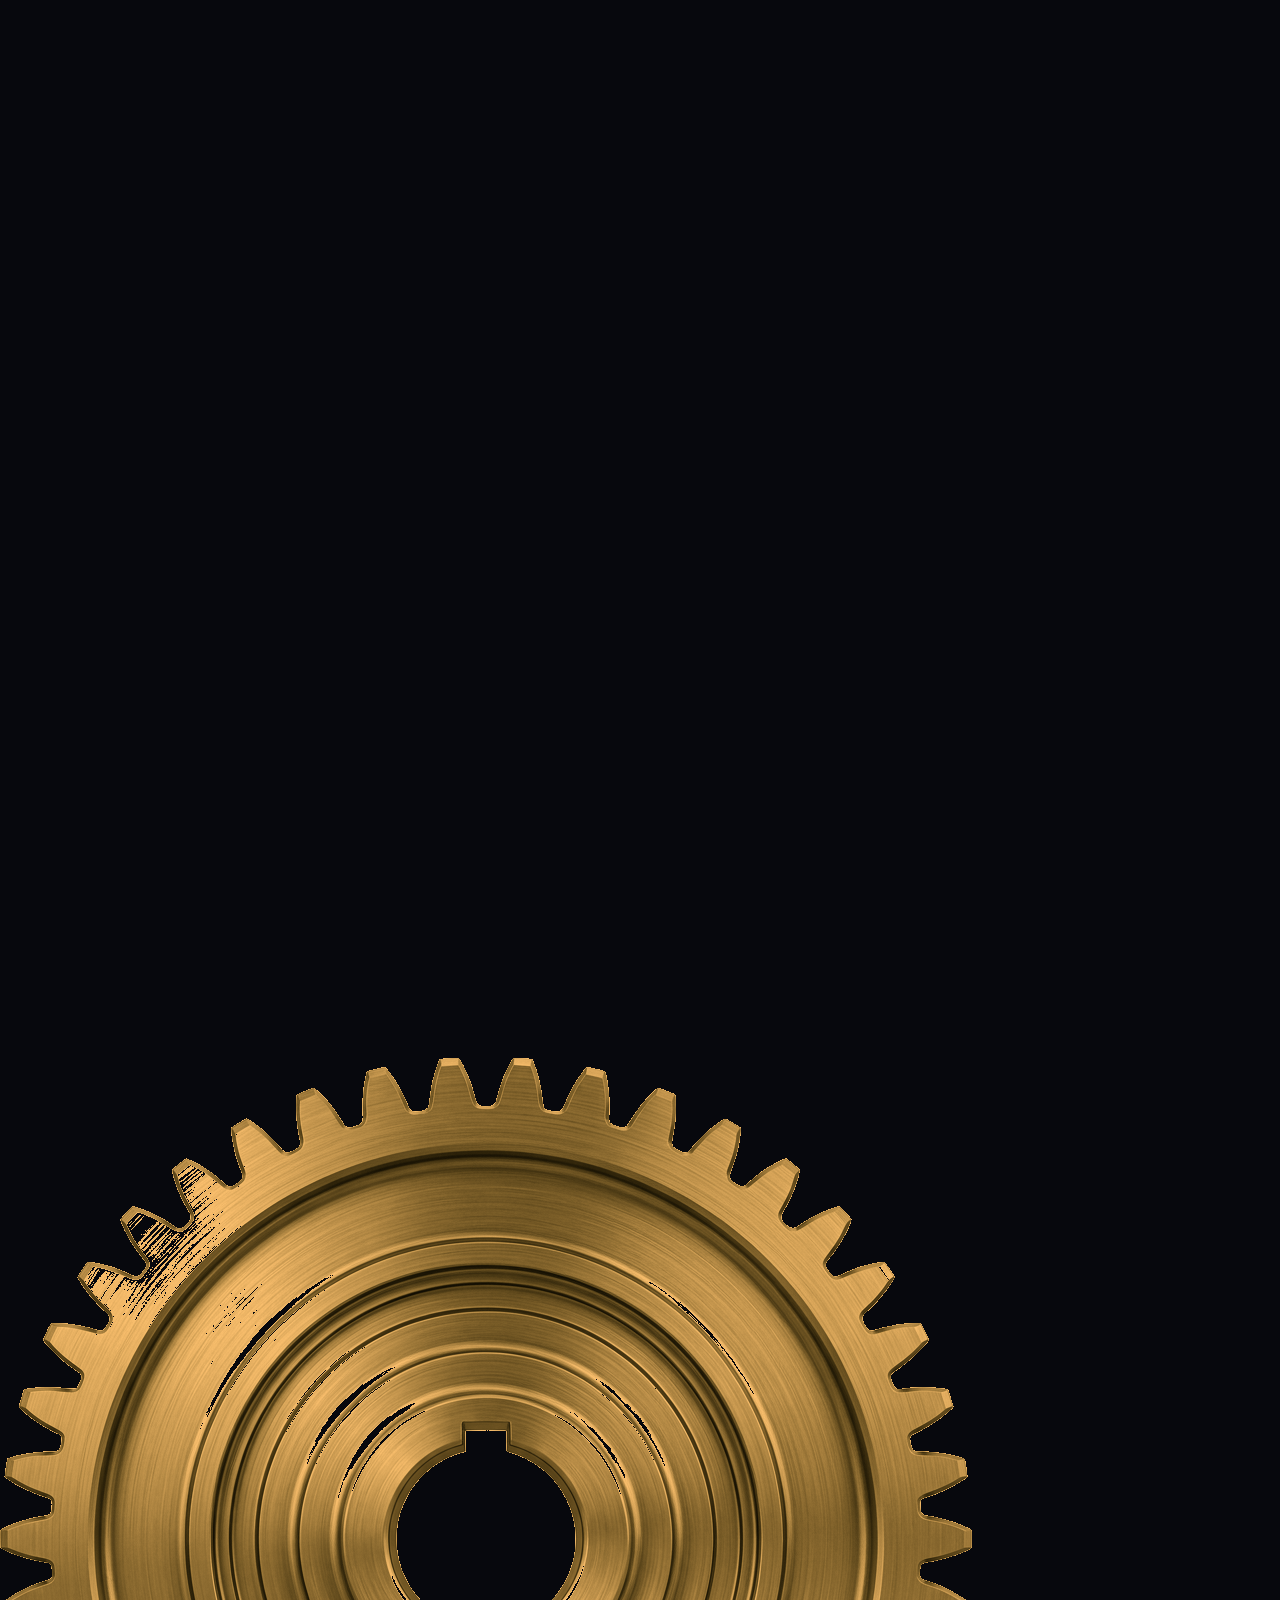
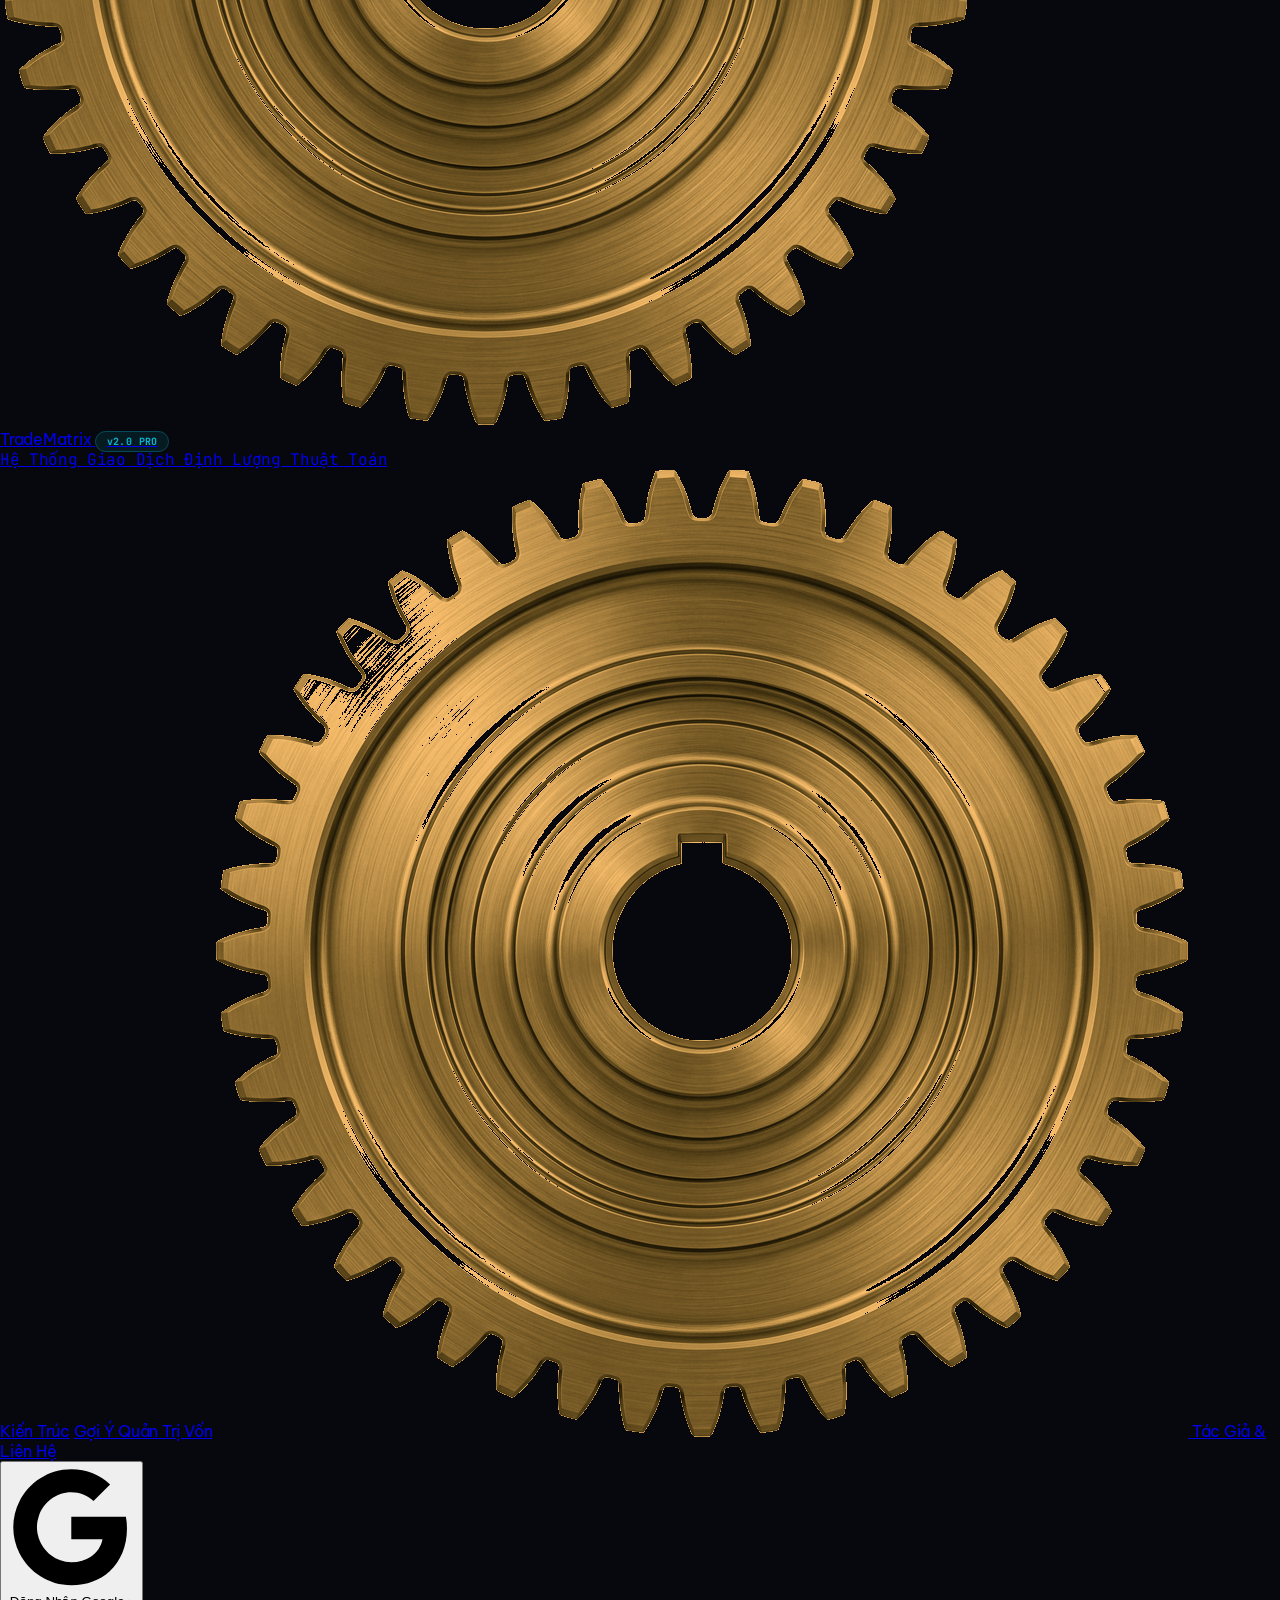
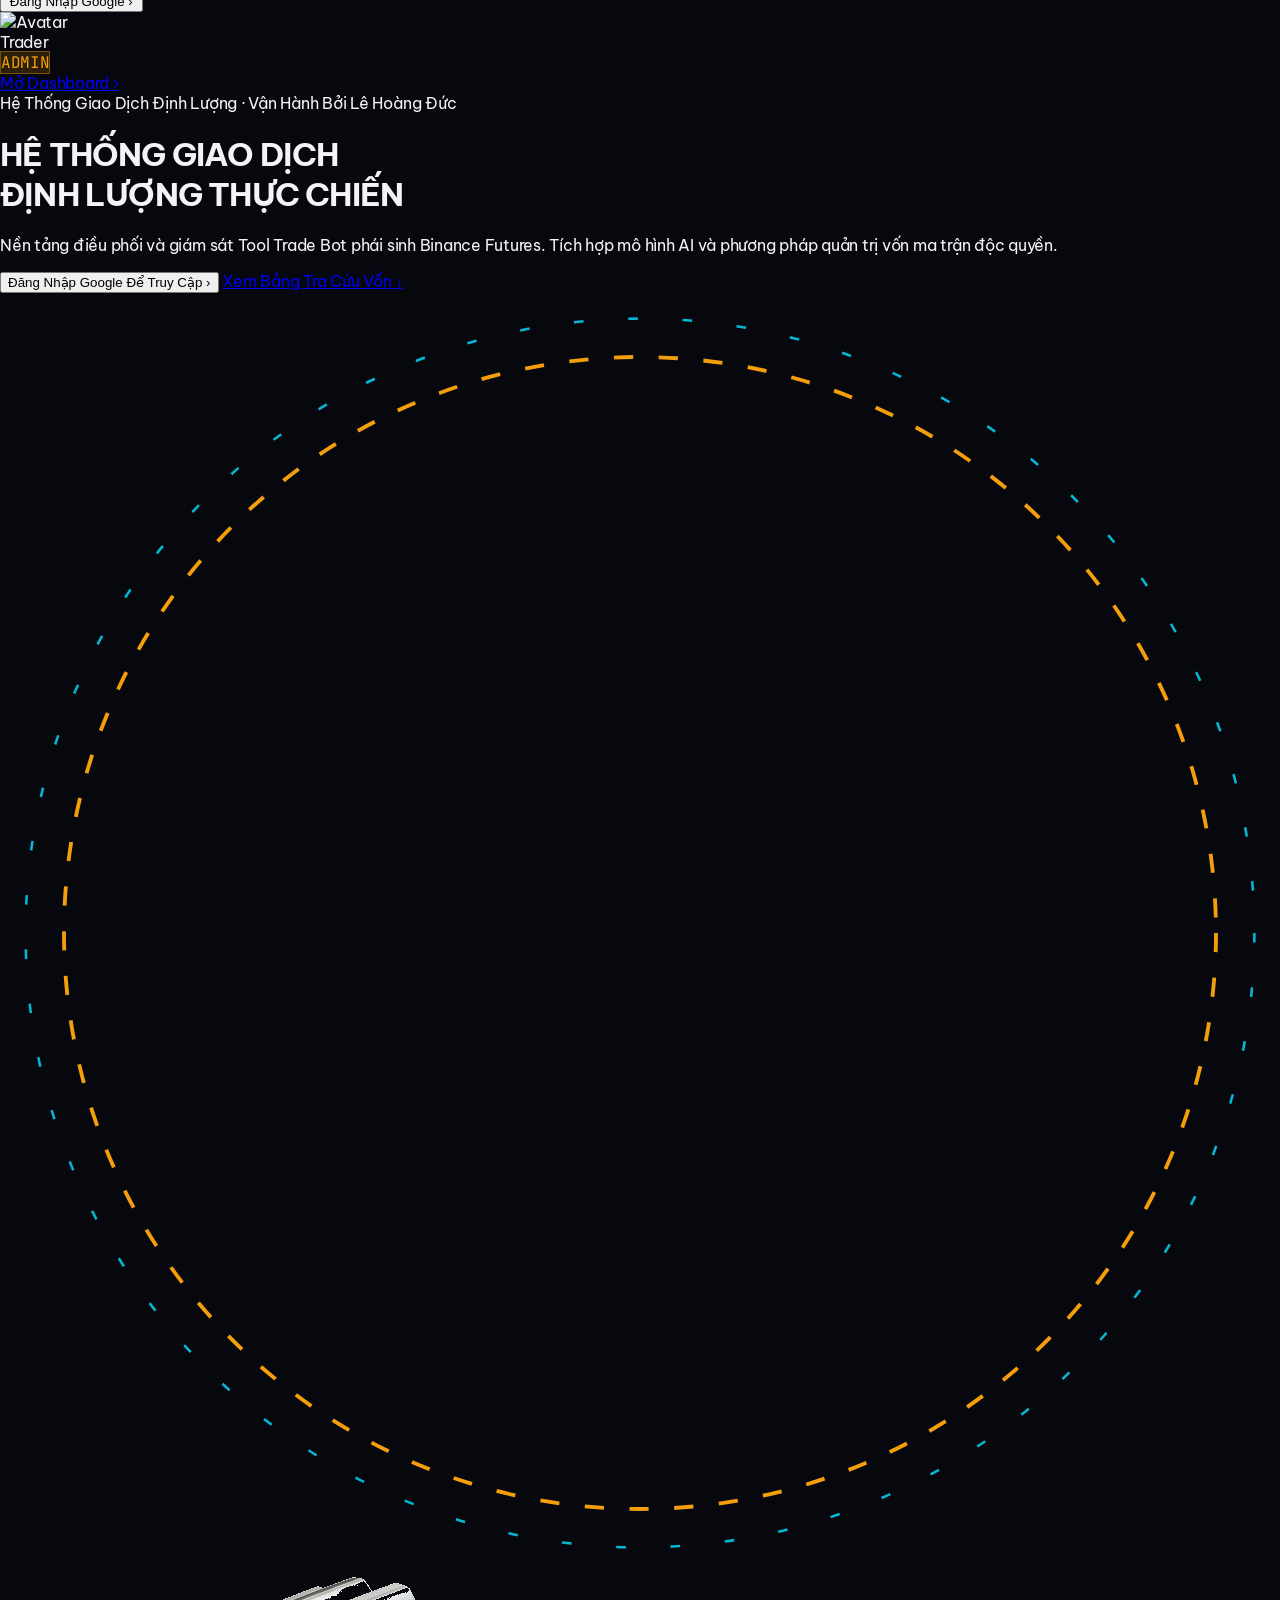
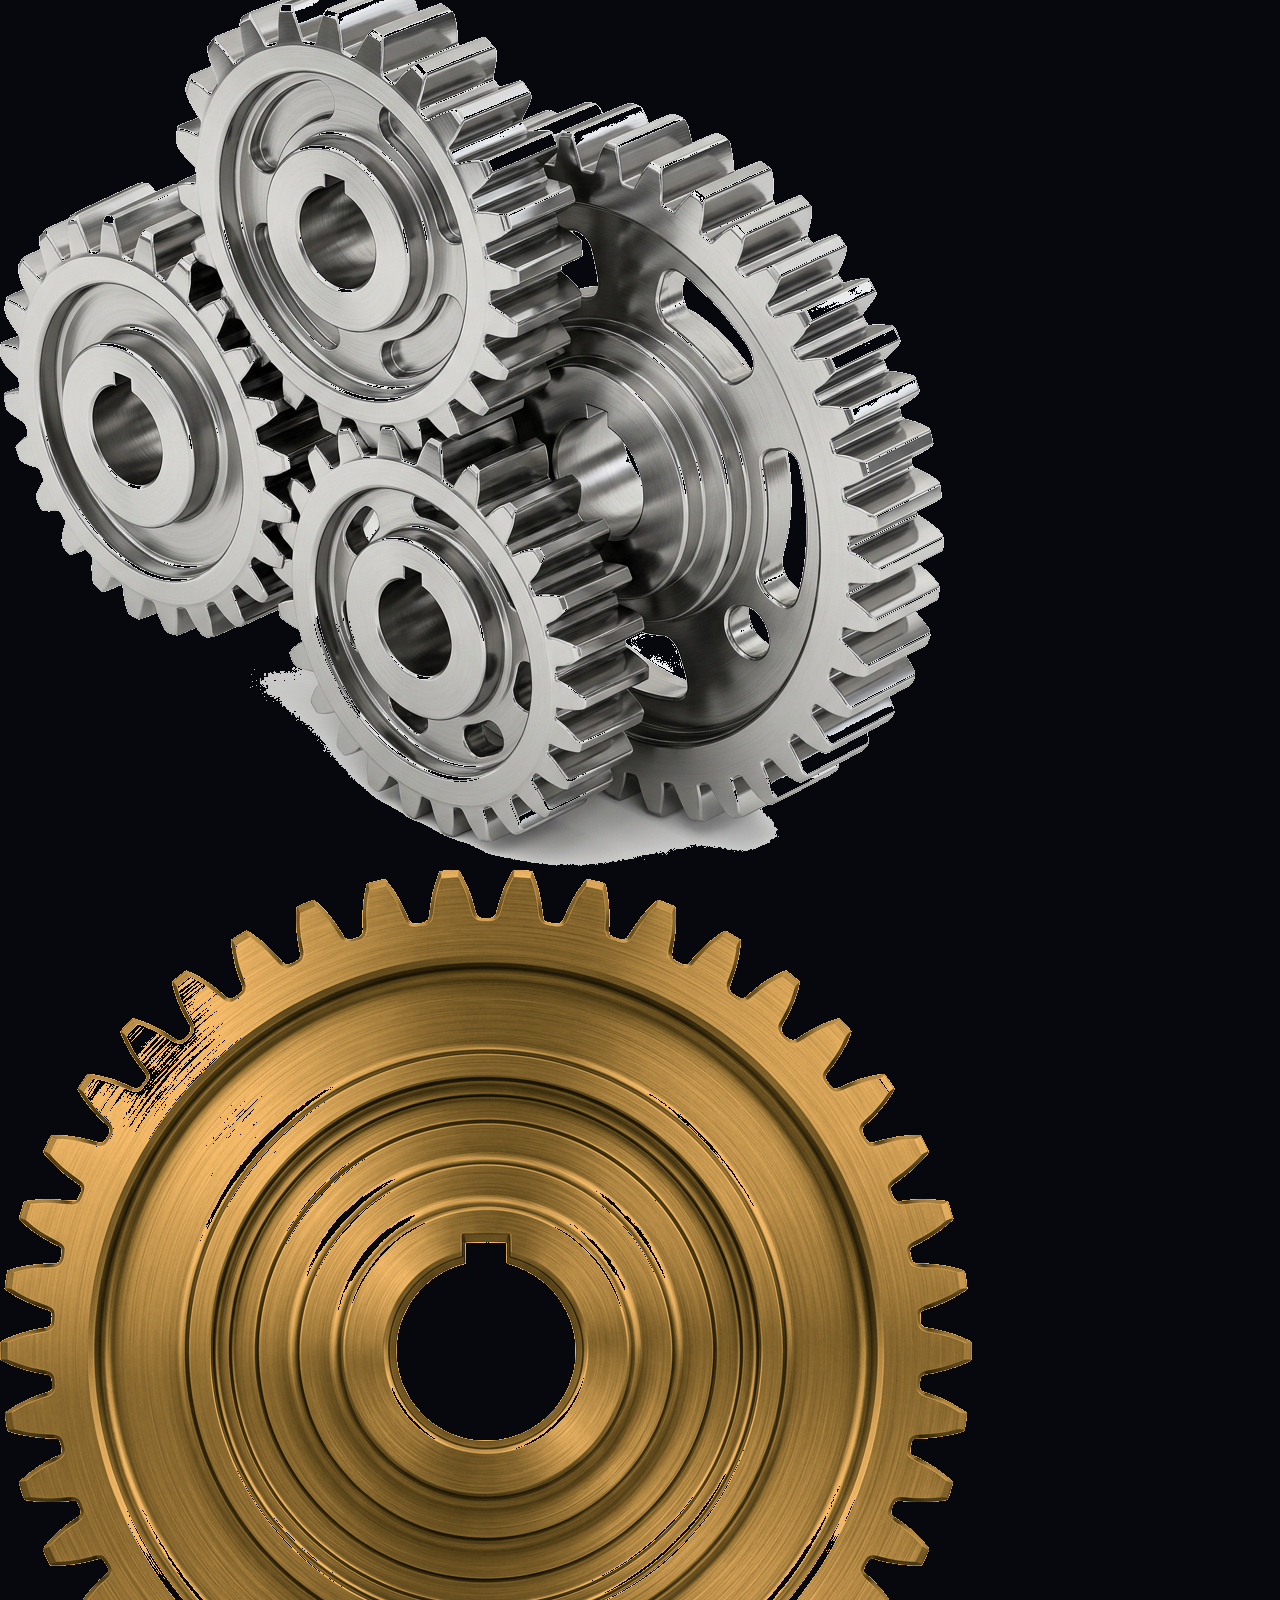
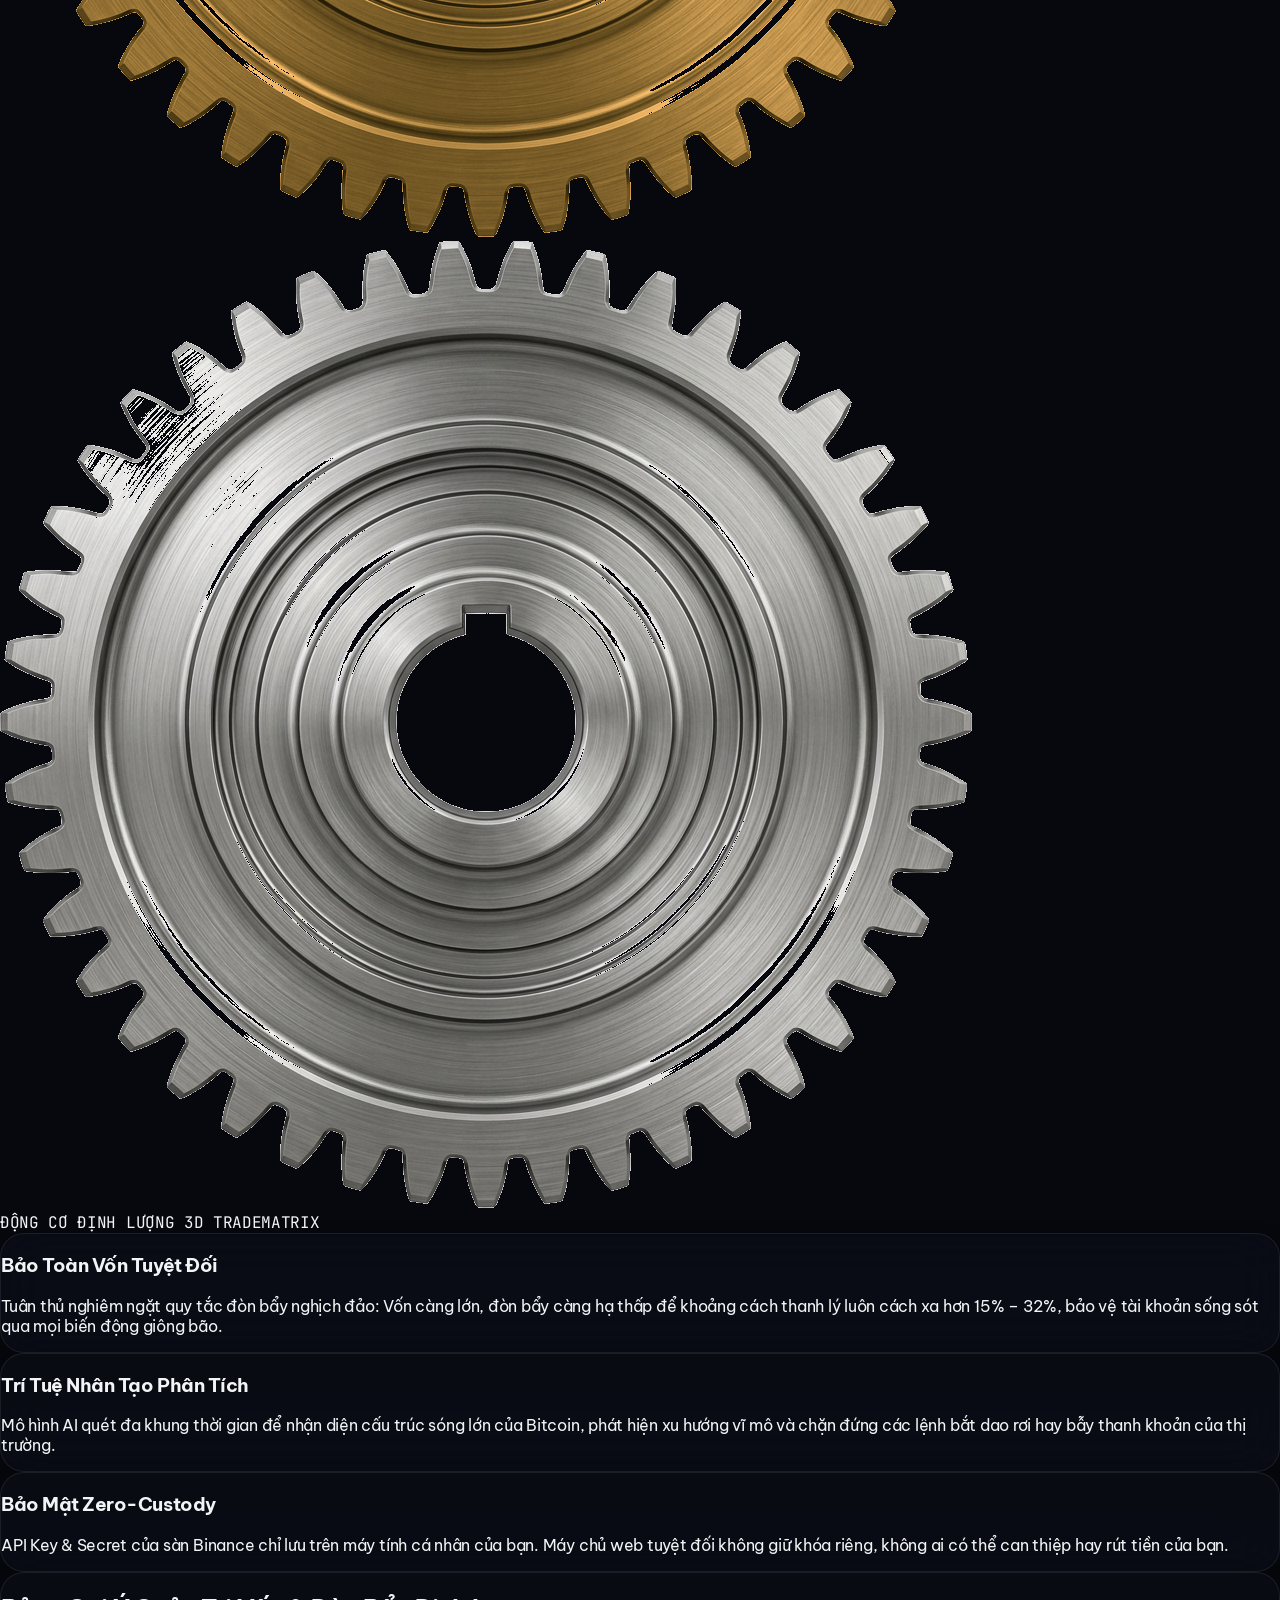
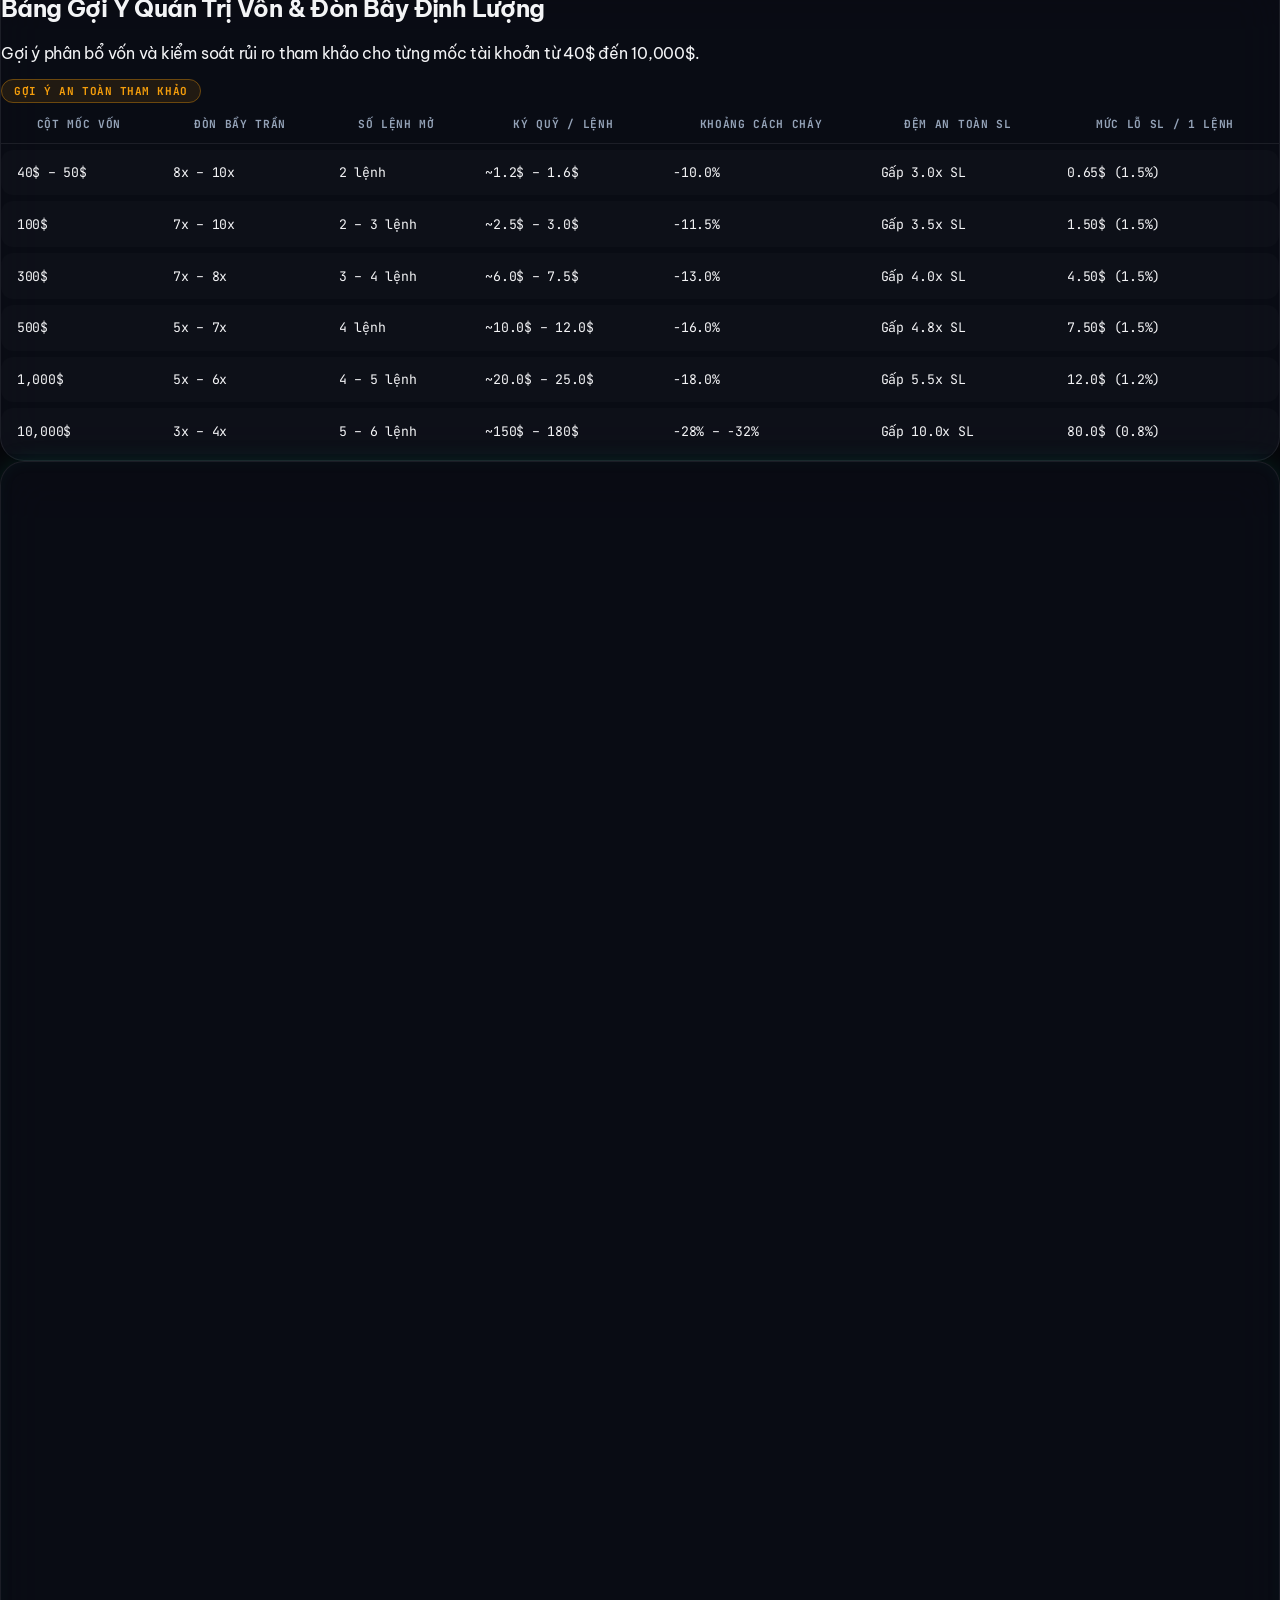
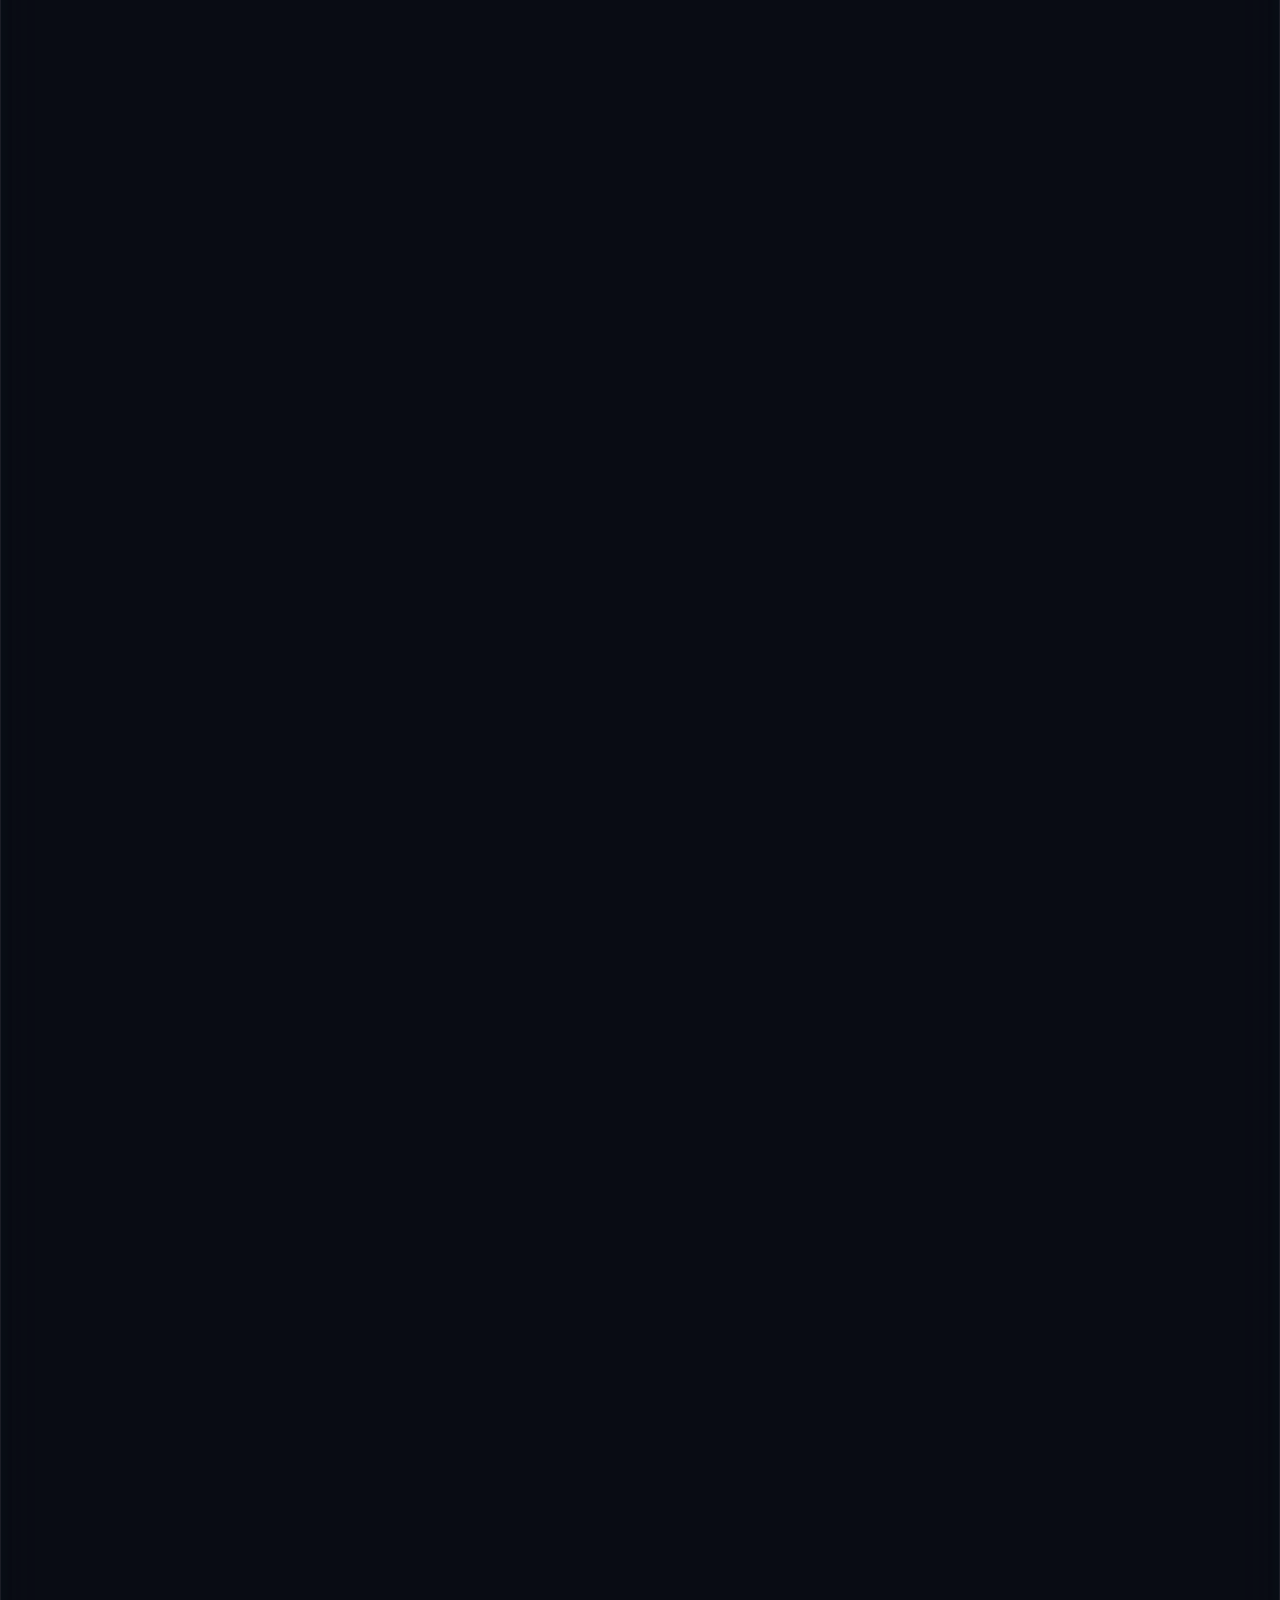
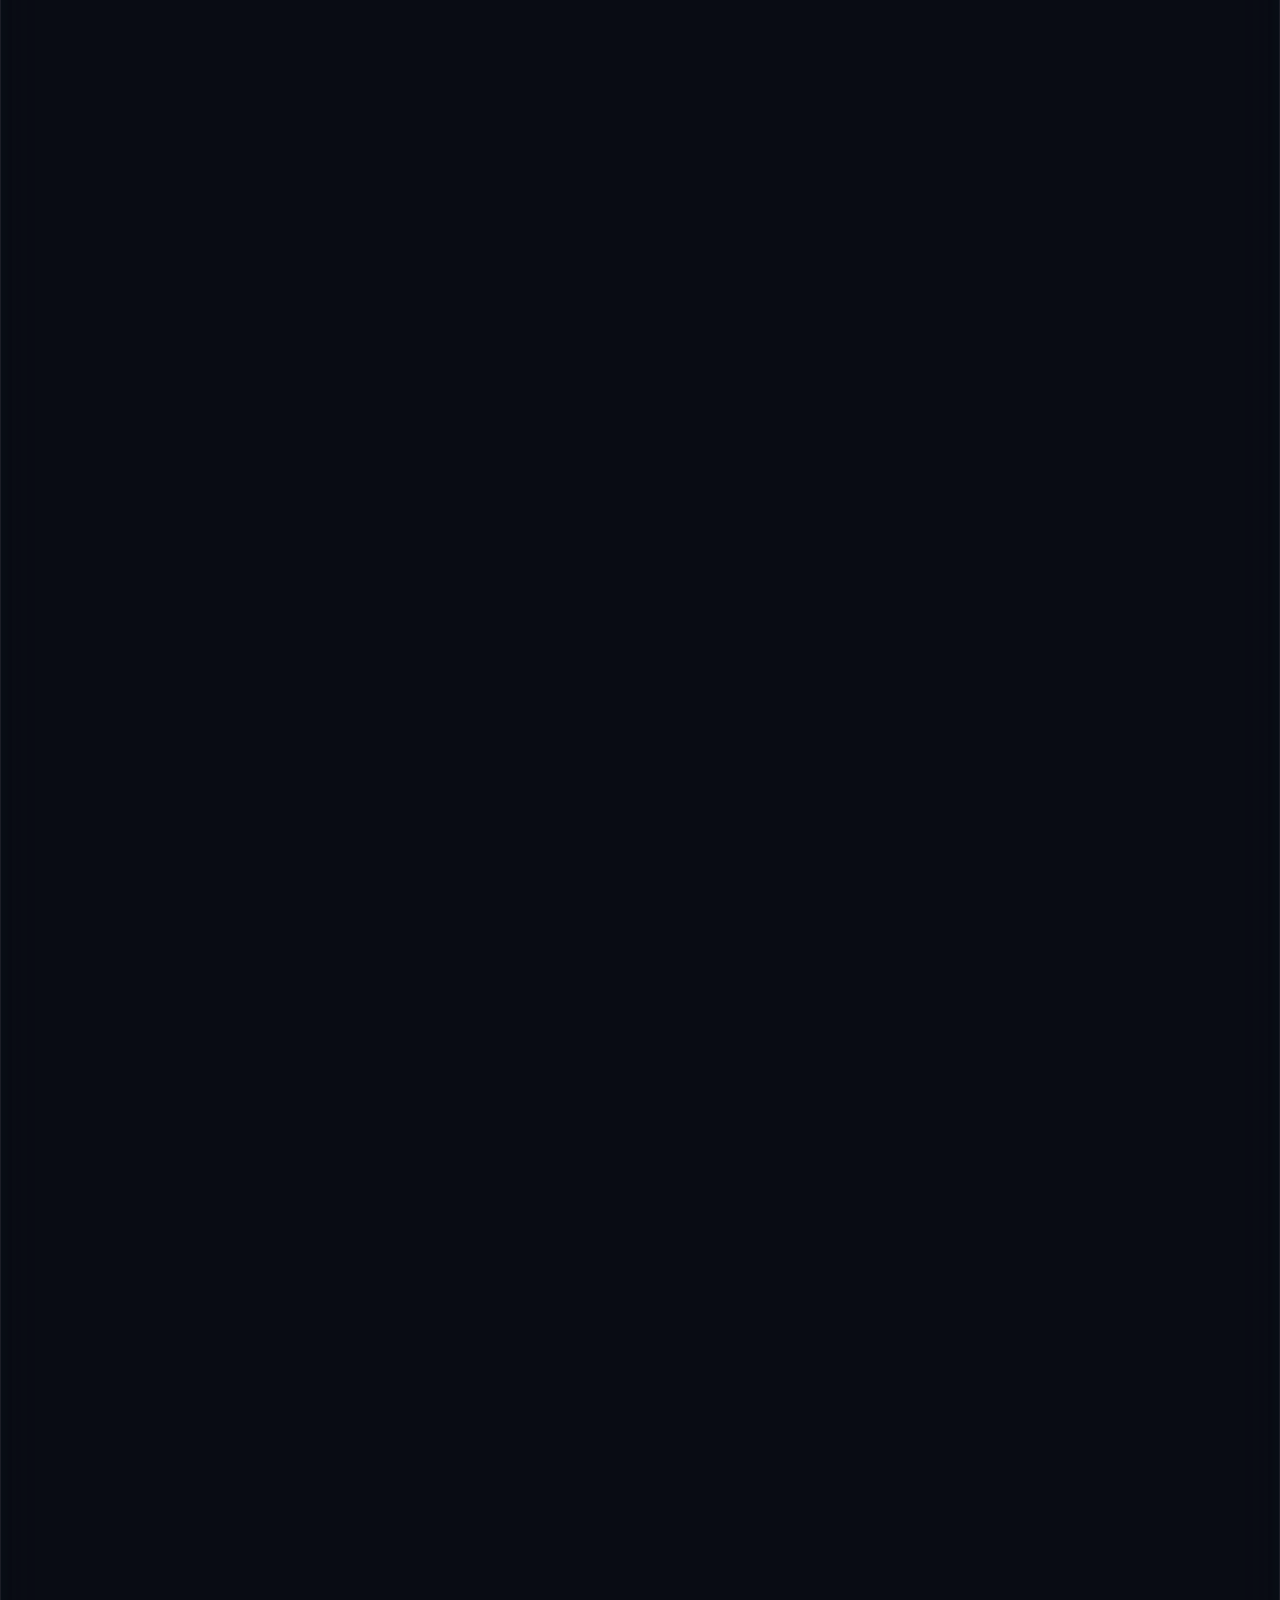
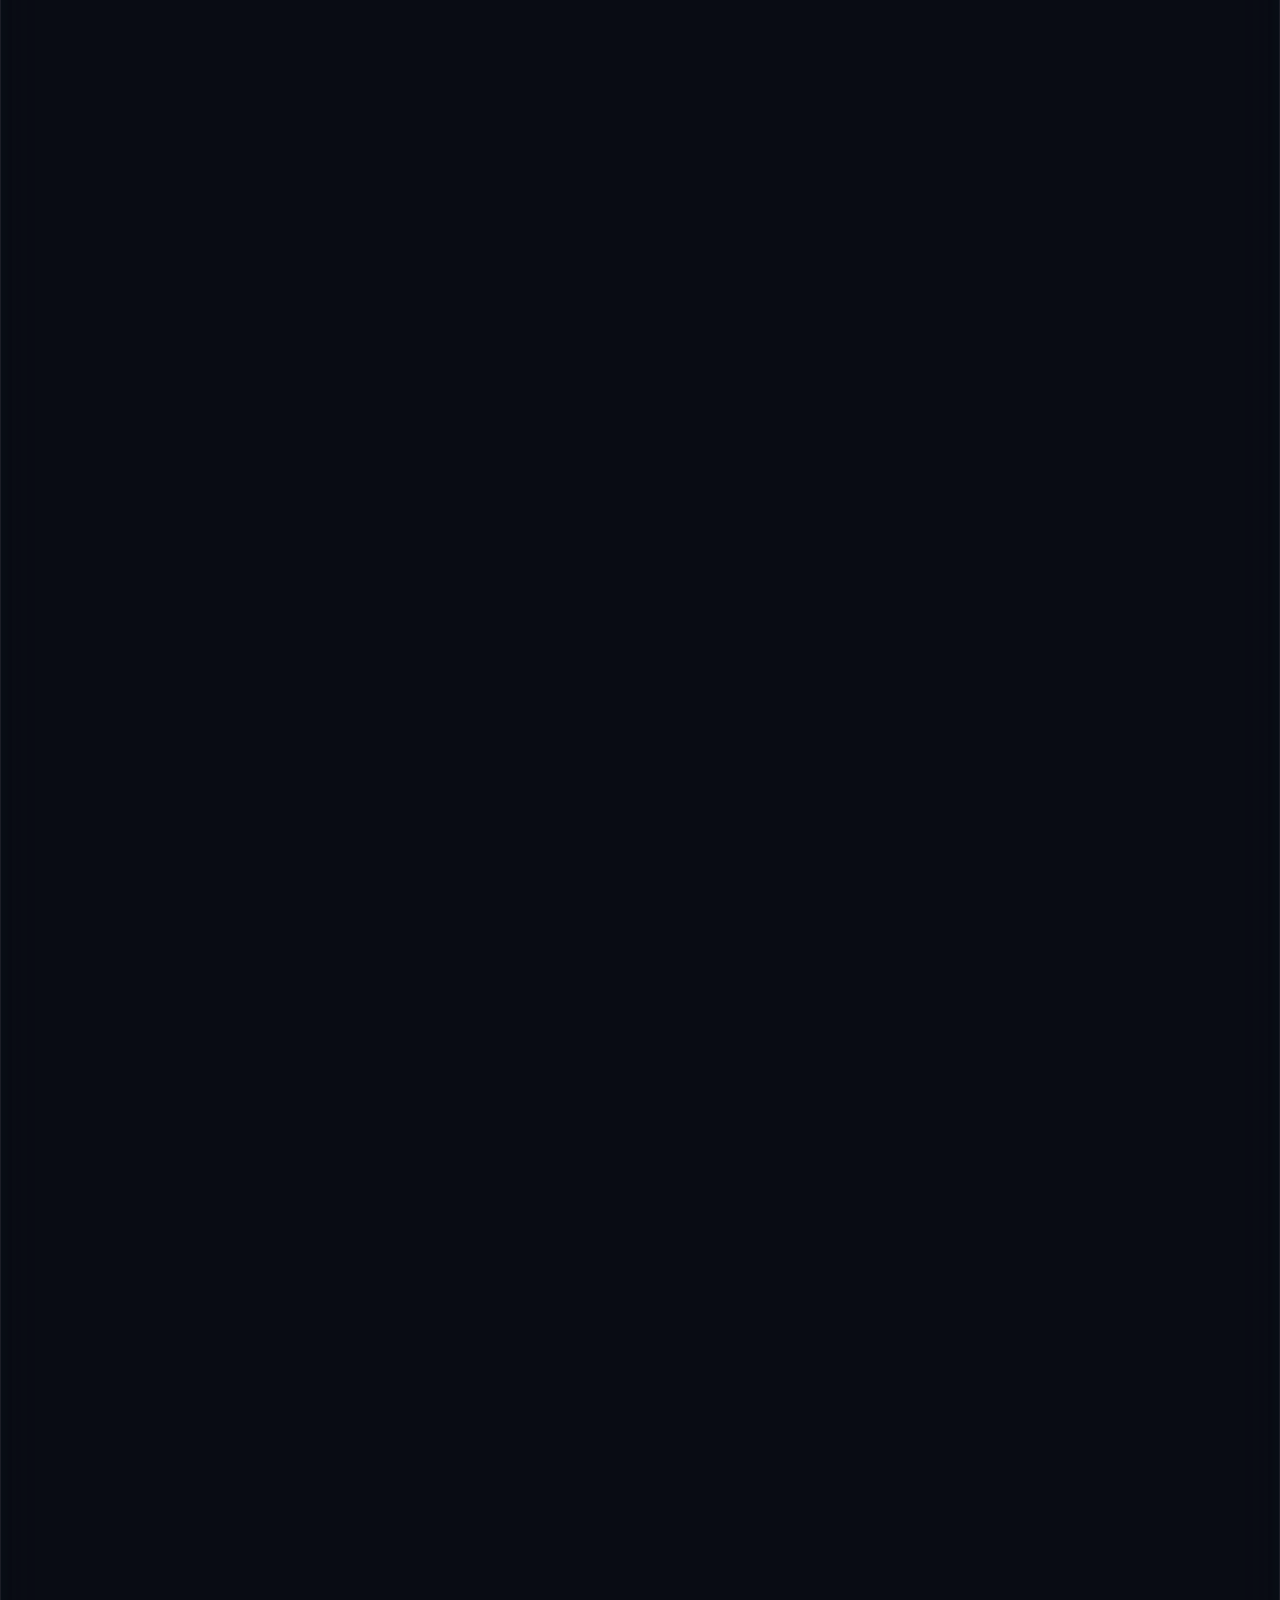
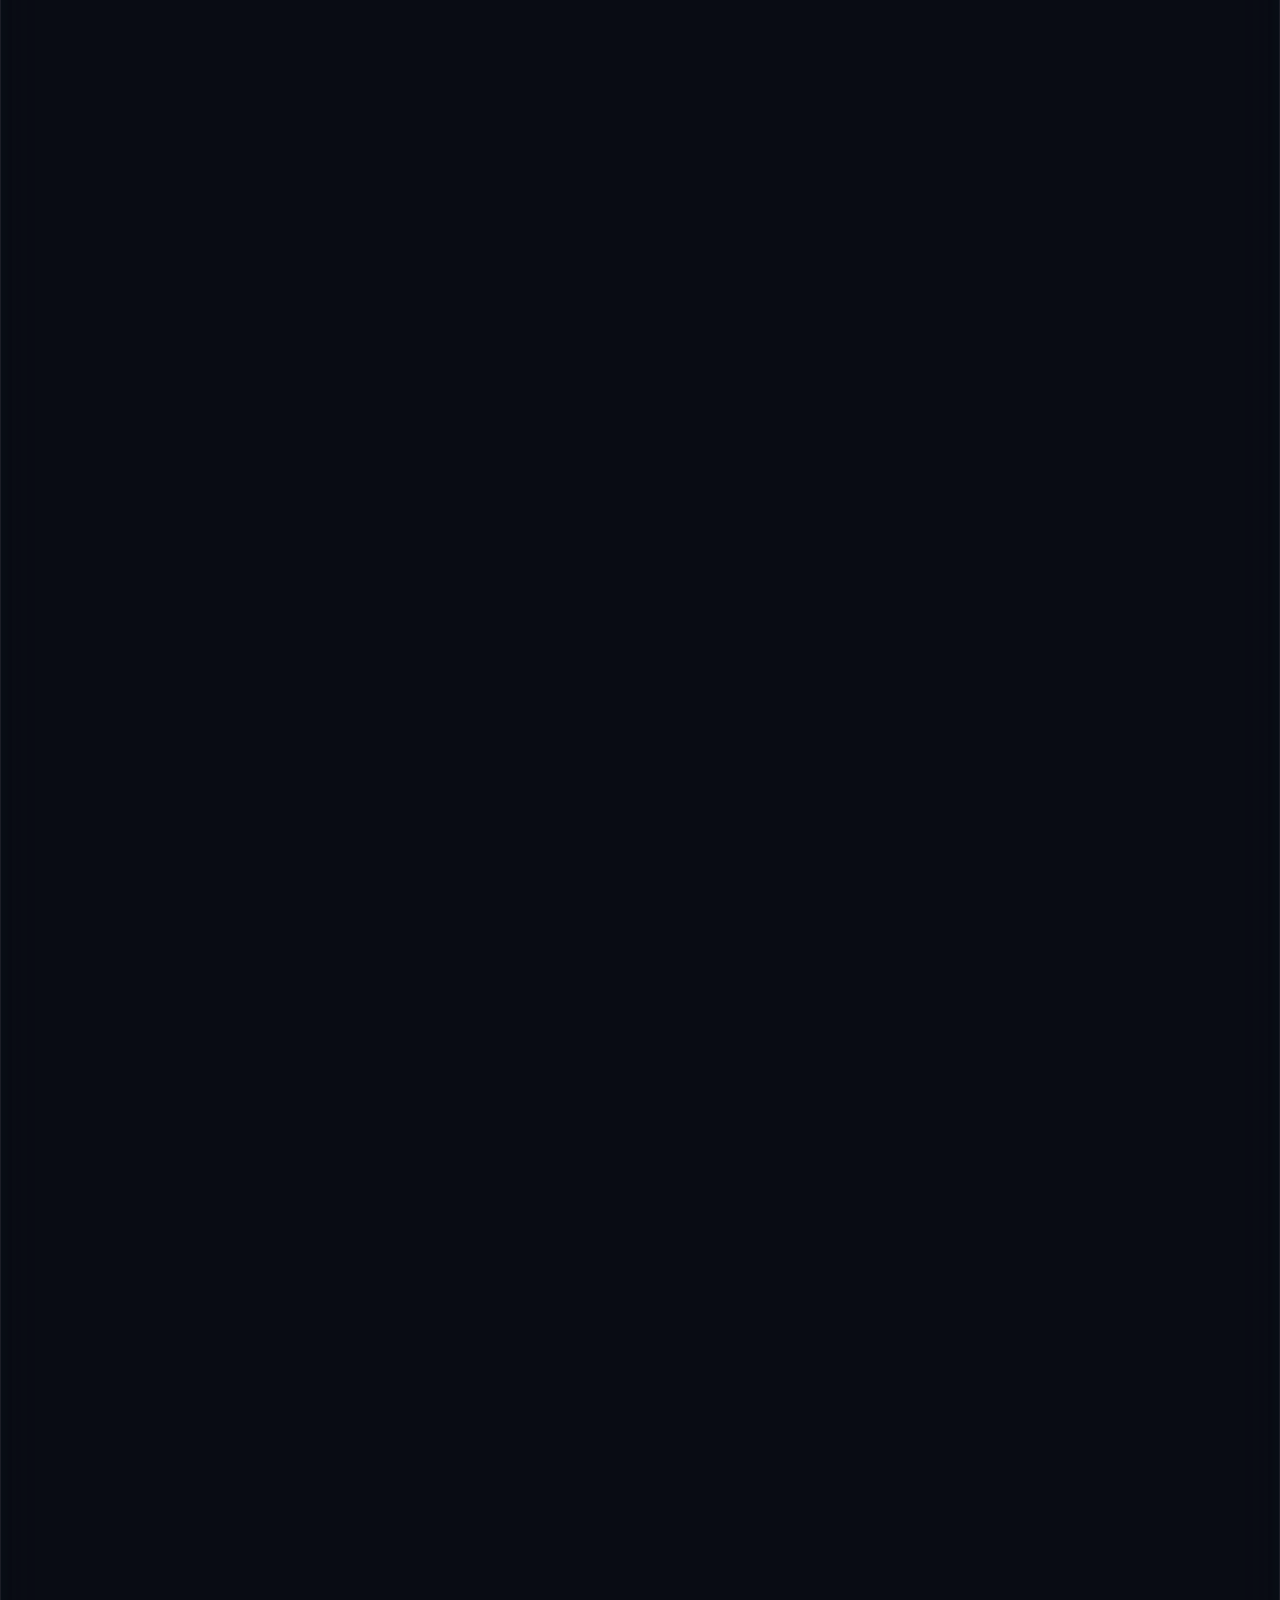
==== index.html @ 0f40ccb2 "Feat: Translate remaining English text to Vietnamese, reword capital matrix to advisory tone, update" ====
<!DOCTYPE html>
<html lang="vi">
<head>
  <meta charset="UTF-8">
  <meta name="viewport" content="width=device-width, initial-scale=1.0, viewport-fit=cover">
  <title>TradeMatrix · Hệ Thống Giao Dịch Định Lượng Thuật Toán</title>
  <meta name="description" content="Hệ thống giao dịch định lượng phái sinh Binance Futures tự động hóa bởi Lê Hoàng Đức.">
  <meta name="theme-color" content="#07080d">
  <!-- Chrome Tab 3D Gear Favicon -->
  <link rel="icon" type="image/png" href="assets/img/gear-gold-3d.png">
  <link rel="apple-touch-icon" href="assets/img/gear-gold-3d.png">
  <!-- Tailwind CSS CDN -->
  <script src="https://cdn.tailwindcss.com"></script>
  <!-- Google Fonts Be Vietnam Pro & JetBrains Mono (100% Vietnamese Font Fix) -->
  <link rel="preconnect" href="https://fonts.googleapis.com">
  <link rel="preconnect" href="https://fonts.gstatic.com" crossorigin>
  <link href="https://fonts.googleapis.com/css2?family=Be+Vietnam+Pro:wght@300;400;500;600;700;800;900&family=JetBrains+Mono:wght@400;600;700&display=swap" rel="stylesheet">
  <!-- Three.js CDN (Meng To 3D Scrollytelling Architecture) -->
  <script src="https://cdnjs.cloudflare.com/ajax/libs/three.js/r128/three.min.js"></script>
  <!-- Lucide Icons -->
  <script src="https://unpkg.com/lucide@latest"></script>
  <!-- Custom Cyber Styles -->
  <link rel="stylesheet" href="css/style.css">
</head>
<body class="bg-[#07080d] text-gray-100 min-h-screen flex flex-col justify-between selection:bg-amber-400 selection:text-black overflow-x-hidden relative font-['Be_Vietnam_Pro',sans-serif]">

  <!-- 3D Three.js Cyber Trading World (Meng To build-threejs-scroll-worlds) -->
  <canvas id="threeWorldCanvas" class="fixed inset-0 pointer-events-none z-0"></canvas>
  
  <!-- Interactive Trader Candlestick Trail Canvas (Meng To pointer-trail-emitter) -->
  <canvas id="candleCursorCanvas" class="fixed inset-0 pointer-events-none z-20"></canvas>
  
  <div class="fixed inset-0 bg-radial-vignette pointer-events-none z-0"></div>

  <!-- Header Nav -->
  <header class="border-b border-white/10 backdrop-blur-xl bg-[#07080d]/80 sticky top-0 z-50">
    <div class="max-w-7xl mx-auto px-4 sm:px-6 lg:px-8 h-20 flex items-center justify-between">
      
      <!-- Brand Logo (High-Tech Quantum Hex Prism) -->
      <a href="index.html" class="flex items-center space-x-3.5 group">
        <div class="relative w-11 h-11 flex items-center justify-center shrink-0">
          <div class="absolute inset-0 bg-gradient-to-tr from-amber-400 via-yellow-500 to-cyan-500 rounded-2xl blur-md opacity-35 group-hover:opacity-70 transition-opacity"></div>
          <div class="relative w-11 h-11 rounded-2xl bg-[#0b0e17] border border-amber-400/40 p-1 flex items-center justify-center shadow-xl shadow-black/80 group-hover:scale-105 transition-transform overflow-hidden">
            <!-- 3D Realistic Mechanical Gear Logo -->
            <img src="assets/img/gear-gold-3d.png" class="w-full h-full object-contain animate-spin-cw drop-shadow-[0_2px_8px_rgba(245,158,11,0.7)]" alt="TradeMatrix 3D Gear Logo">
          </div>
        </div>
        <div>
          <div class="flex items-center space-x-2">
            <span class="text-xl font-black tracking-wider text-white">Trade<span class="text-amber-400 font-extrabold">Matrix</span></span>
            <span class="pill-badge">v2.0 PRO</span>
          </div>
          <span class="text-[10px] text-amber-400/90 mono-font tracking-wider block uppercase">Hệ Thống Giao Dịch Định Lượng Thuật Toán</span>
        </div>
      </a>

      <!-- Quick Nav Links -->
      <nav class="hidden md:flex items-center space-x-6 text-sm font-medium text-gray-400">
        <a href="#about" class="hover:text-amber-400 transition">Kiến Trúc</a>
        <a href="#matrix-section" class="hover:text-amber-400 transition">Gợi Ý Quản Trị Vốn</a>
        <a href="#author" class="hover:text-amber-400 transition flex items-center gap-1.5 text-amber-400/90">
          <img src="assets/img/gear-gold-3d.png" class="w-3.5 h-3.5 object-contain animate-spin-cw" alt="Gear">
          <span>Tác Giả & Liên Hệ</span>
        </a>
      </nav>

      <!-- Auth Action Button -->
      <div id="authNavContainer" class="flex items-center space-x-4">
        <button id="btnLogin" class="btn-kenzo flex items-center space-x-2 bg-gradient-to-r from-amber-400 via-yellow-400 to-amber-500 hover:from-amber-300 hover:to-yellow-400 text-black font-extrabold px-6 py-2.5 rounded-full shadow-lg shadow-amber-500/25 transition-all duration-300 active:scale-95 text-xs uppercase tracking-wider">
          <svg class="w-4 h-4" viewBox="0 0 24 24">
            <path fill="currentColor" d="M22.56 12.25c0-.78-.07-1.53-.2-2.25H12v4.26h5.92c-.26 1.37-1.04 2.53-2.21 3.31v2.77h3.57c2.08-1.92 3.28-4.74 3.28-8.09z"/>
            <path fill="currentColor" d="M12 23c2.97 0 5.46-.98 7.28-2.66l-3.57-2.77c-.98.66-2.23 1.06-3.71 1.06-2.86 0-5.29-1.93-6.16-4.53H2.18v2.84C3.99 20.53 7.7 23 12 23z"/>
            <path fill="currentColor" d="M5.84 14.09c-.22-.66-.35-1.36-.35-2.09s.13-1.43.35-2.09V7.06H2.18C1.43 8.55 1 10.22 1 12s.43 3.45 1.18 4.94l2.85-2.22.81-.63z"/>
            <path fill="currentColor" d="M12 5.38c1.62 0 3.06.56 4.21 1.64l3.15-3.15C17.45 2.09 14.97 1 12 1 7.7 1 3.99 3.47 2.18 7.06l3.66 2.84c.87-2.6 3.3-4.52 6.16-4.52z"/>
          </svg>
          <span>Đăng Nhập Google</span>
          <span class="text-black font-black text-sm ml-1">›</span>
        </button>

        <div id="userProfile" class="hidden flex items-center space-x-3">
          <img id="userAvatar" src="" class="w-10 h-10 rounded-full border-2 border-amber-400" alt="Avatar">
          <div class="hidden sm:block text-left">
            <div id="userName" class="text-sm font-bold leading-tight text-white">Trader</div>
            <span id="userRoleBadge" class="text-[10px] px-2 py-0.5 rounded-full badge-admin mono-font uppercase font-bold">ADMIN</span>
          </div>
          <a href="dashboard.html" class="bg-amber-400/10 hover:bg-amber-400/20 text-amber-400 border border-amber-400/40 px-5 py-2 rounded-full text-xs font-bold transition flex items-center space-x-1.5 shadow-md shadow-amber-400/10 uppercase tracking-wider">
            <span>Mở Dashboard</span>
            <span class="font-bold">›</span>
          </a>
        </div>
      </div>
    </div>
  </header>

  <!-- Hero Section -->
  <main class="flex-1 relative z-10">
    <div class="max-w-7xl mx-auto px-4 sm:px-6 lg:px-8 py-20 lg:py-28 text-center">
      
      <!-- Announcement Tag (Tasteful author attribution) -->
      <div class="inline-flex items-center space-x-2.5 px-4 py-1.5 rounded-full bg-white/[0.04] border border-amber-400/30 text-amber-400 text-xs font-semibold uppercase tracking-wider mb-6 shadow-lg shadow-amber-400/10 backdrop-blur-md">
        <span class="w-2 h-2 rounded-full bg-emerald-400 animate-ping"></span>
        <span>Hệ Thống Giao Dịch Định Lượng · Vận Hành Bởi Lê Hoàng Đức</span>
      </div>

      <!-- Main Headline (Balanced Typography, no giant author billboard) -->
      <h1 class="text-3xl sm:text-5xl lg:text-6xl font-black tracking-tight text-white mb-6 leading-tight max-w-4xl mx-auto" style="text-wrap: balance;">
        HỆ THỐNG GIAO DỊCH <br class="hidden sm:inline">
        <span class="bg-gradient-to-r from-amber-300 via-yellow-400 to-amber-500 bg-clip-text text-transparent">ĐỊNH LƯỢNG THỰC CHIẾN</span>
      </h1>

      <p class="text-base sm:text-lg text-gray-300 max-w-2xl mx-auto mb-10 leading-relaxed font-light">
        Nền tảng điều phối và giám sát Tool Trade Bot phái sinh Binance Futures. Tích hợp mô hình AI và phương pháp quản trị vốn ma trận độc quyền.
      </p>

      <!-- Big CTA Buttons -->
      <div class="flex flex-col sm:flex-row items-center justify-center gap-4 mb-16">
        <button onclick="document.getElementById('btnLogin').click()" class="w-full sm:w-auto flex items-center justify-center space-x-3 bg-gradient-to-r from-amber-400 to-yellow-500 hover:from-amber-300 hover:to-yellow-400 text-black font-extrabold px-10 py-4 rounded-full shadow-2xl shadow-amber-500/30 transition-all text-sm tracking-wide uppercase active:scale-95 group">
          <i data-lucide="log-in" class="w-4 h-4 text-black"></i>
          <span>Đăng Nhập Google Để Truy Cập</span>
          <span class="text-lg font-bold group-hover:translate-x-1 transition-transform">›</span>
        </button>
        
        <a href="#matrix-section" class="w-full sm:w-auto flex items-center justify-center space-x-2 bg-white/[0.05] hover:bg-white/[0.1] border border-white/10 px-8 py-4 rounded-full text-white font-medium transition-all text-sm backdrop-blur-md">
          <span>Xem Bảng Tra Cứu Vốn</span>
          <span class="text-gray-400">↓</span>
        </a>
      </div>

      <!-- Big 3D Mechanical Gear Engine (Đúng Chuẩn Cơ Khí 3D Thép Như Hình Mẫu) -->
      <div class="my-14 relative flex flex-col items-center justify-center animate-gear-engine group">
        
        <!-- Ambient Glowing Aura -->
        <div class="absolute w-80 sm:w-96 h-80 sm:h-96 rounded-full bg-gradient-to-tr from-amber-500/25 via-cyan-500/20 to-emerald-500/15 blur-3xl pointer-events-none -z-10 animate-gear-glow"></div>

        <!-- Outer Tech HUD Radial Compass -->
        <svg class="absolute w-[360px] sm:w-[460px] h-[360px] sm:h-[460px] pointer-events-none opacity-25 -z-0" viewBox="0 0 400 400">
          <circle cx="200" cy="200" r="180" fill="none" stroke="#f59e0b" stroke-width="1.2" stroke-dasharray="6 8"/>
          <circle cx="200" cy="200" r="192" fill="none" stroke="#06b6d4" stroke-width="0.8" stroke-dasharray="3 14"/>
        </svg>

        <!-- 3D Realistic Gear Assembly & Live Spinning Mechanism -->
        <div class="relative w-80 sm:w-[420px] max-w-full flex items-center justify-center">
          <!-- Main 3D Interlocking Mechanical Gear Assembly (Ảnh Cơ Khí 3D Chuẩn Pngtree) -->
          <img src="assets/img/gear-assembly-3d.png" class="w-full h-auto object-contain drop-shadow-[0_20px_45px_rgba(0,0,0,0.9)] filter contrast-105 group-hover:scale-105 transition-transform duration-500 select-none pointer-events-none" alt="TradeMatrix 3D Mechanical Gears">
          
          <!-- Live Rotating 3D Gold Cog (Góc trên phải, xoay thuận chiều kim đồng hồ) -->
          <div class="absolute -top-6 -right-6 w-24 sm:w-32 h-24 sm:h-32 pointer-events-none drop-shadow-[0_0_20px_rgba(245,158,11,0.55)]">
            <img src="assets/img/gear-gold-3d.png" class="w-full h-full object-contain animate-spin-cw" alt="Spinning 3D Gold Gear">
          </div>

          <!-- Live Rotating 3D Steel Cog (Góc dưới trái, xoay nghịch chiều ăn khớp) -->
          <div class="absolute -bottom-6 -left-6 w-20 sm:w-28 h-20 sm:h-28 pointer-events-none drop-shadow-[0_0_20px_rgba(6,182,212,0.55)]">
            <img src="assets/img/gear-ortho-3d.png" class="w-full h-full object-contain animate-spin-ccw" alt="Spinning 3D Steel Gear">
          </div>
        </div>

        <!-- Engine Status Caption Badge -->
        <div class="inline-flex items-center space-x-2.5 px-4 py-1.5 rounded-full bg-white/[0.03] border border-amber-400/25 text-gray-300 text-xs mono-font backdrop-blur-md shadow-lg shadow-black/50 mt-6">
          <span class="w-2 h-2 rounded-full bg-amber-400 animate-ping"></span>
          <span class="text-white font-bold">ĐỘNG CƠ ĐỊNH LƯỢNG 3D TRADEMATRIX</span>
        </div>
      </div>

      <!-- Intro Cards (Mục đích sử dụng & Bảo mật Zero-Custody) -->
      <div id="about" class="grid grid-cols-1 md:grid-cols-3 gap-6 mb-20 text-left">
        <div class="kenzo-card p-7 relative overflow-hidden group">
          <div class="w-12 h-12 rounded-2xl bg-amber-400/10 border border-amber-400/30 flex items-center justify-center text-amber-400 mb-5 group-hover:scale-110 transition-transform">
            <i data-lucide="shield-check" class="w-6 h-6"></i>
          </div>
          <h3 class="text-base font-bold text-white mb-2">Bảo Toàn Vốn Tuyệt Đối</h3>
          <p class="text-xs text-gray-400 leading-relaxed font-light">
            Tuân thủ nghiêm ngặt quy tắc đòn bẩy nghịch đảo: Vốn càng lớn, đòn bẩy càng hạ thấp để khoảng cách thanh lý luôn cách xa hơn 15% – 32%, bảo vệ tài khoản sống sót qua mọi biến động giông bão.
          </p>
        </div>

        <div class="kenzo-card p-7 relative overflow-hidden group">
          <div class="w-12 h-12 rounded-2xl bg-cyan-400/10 border border-cyan-400/30 flex items-center justify-center text-cyan-400 mb-5 group-hover:scale-110 transition-transform">
            <i data-lucide="cpu" class="w-6 h-6"></i>
          </div>
          <h3 class="text-base font-bold text-white mb-2">Trí Tuệ Nhân Tạo Phân Tích</h3>
          <p class="text-xs text-gray-400 leading-relaxed font-light">
            Mô hình AI quét đa khung thời gian để nhận diện cấu trúc sóng lớn của Bitcoin, phát hiện xu hướng vĩ mô và chặn đứng các lệnh bắt dao rơi hay bẫy thanh khoản của thị trường.
          </p>
        </div>

        <div class="kenzo-card p-7 relative overflow-hidden group">
          <div class="w-12 h-12 rounded-2xl bg-emerald-400/10 border border-emerald-400/30 flex items-center justify-center text-emerald-400 mb-5 group-hover:scale-110 transition-transform">
            <i data-lucide="lock" class="w-6 h-6"></i>
          </div>
          <h3 class="text-base font-bold text-white mb-2">Bảo Mật Zero-Custody</h3>
          <p class="text-xs text-gray-400 leading-relaxed font-light">
            API Key & Secret của sàn Binance chỉ lưu trên máy tính cá nhân của bạn. Máy chủ web tuyệt đối không giữ khóa riêng, không ai có thể can thiệp hay rút tiền của bạn.
          </p>
        </div>
      </div>

      <!-- Matrix Preview Section -->
      <div id="matrix-section" class="kenzo-card p-6 sm:p-10 mb-16 text-left border-amber-400/20 shadow-2xl shadow-amber-500/5">
        <div class="flex flex-col md:flex-row md:items-center justify-between pb-6 border-b border-white/10 mb-6 gap-4">
          <div>
            <div class="flex items-center space-x-3 mb-1">
              <div class="w-8 h-8 rounded-xl bg-amber-400/10 border border-amber-400/30 flex items-center justify-center text-amber-400">
                <i data-lucide="layers" class="w-4 h-4"></i>
              </div>
              <h2 class="text-xl sm:text-2xl font-black text-white tracking-wide">
                Bảng Gợi Ý Quản Trị Vốn & Đòn Bẩy Định Lượng
              </h2>
            </div>
            <p class="text-xs text-gray-400 ml-11">
              Gợi ý phân bổ vốn và kiểm soát rủi ro tham khảo cho từng mốc tài khoản từ 40$ đến 10,000$.
            </p>
          </div>
          <div>
            <span class="pill-badge-gold">GỢI Ý AN TOÀN THAM KHẢO</span>
          </div>
        </div>

        <div class="overflow-x-auto">
          <table class="terminal-table">
            <thead>
              <tr>
                <th>Cột Mốc Vốn</th>
                <th>Đòn Bẩy Trần</th>
                <th>Số Lệnh Mở</th>
                <th>Ký Quỹ / Lệnh</th>
                <th>Khoảng Cách Cháy</th>
                <th>Đệm An Toàn SL</th>
                <th>Mức Lỗ SL / 1 Lệnh</th>
              </tr>
            </thead>
            <tbody>
              <tr>
                <td>
                  <span class="px-2.5 py-1 rounded-lg bg-white/[0.04] border border-white/10 text-white font-bold mono-font text-xs">
                    40$ – 50$
                  </span>
                </td>
                <td>
                  <span class="px-2.5 py-1 rounded-full bg-amber-400/10 text-amber-400 border border-amber-400/30 font-bold mono-font text-xs">
                    8x – 10x
                  </span>
                </td>
                <td class="text-gray-300 mono-font text-xs">2 lệnh</td>
                <td class="text-gray-400 mono-font text-xs">~1.2$ – 1.6$</td>
                <td>
                  <span class="px-2.5 py-0.5 rounded-full bg-emerald-500/10 text-emerald-400 border border-emerald-500/20 font-bold mono-font text-xs">
                    -10.0%
                  </span>
                </td>
                <td>
                  <span class="px-2.5 py-0.5 rounded-full bg-cyan-500/10 text-cyan-300 border border-cyan-500/20 font-bold mono-font text-xs">
                    Gấp 3.0x SL
                  </span>
                </td>
                <td>
                  <span class="px-2.5 py-0.5 rounded-full bg-rose-500/10 text-rose-300 border border-rose-500/20 font-bold mono-font text-xs">
                    0.65$ (1.5%)
                  </span>
                </td>
              </tr>
              <tr>
                <td>
                  <span class="px-2.5 py-1 rounded-lg bg-white/[0.04] border border-white/10 text-white font-bold mono-font text-xs">
                    100$
                  </span>
                </td>
                <td>
                  <span class="px-2.5 py-1 rounded-full bg-amber-400/10 text-amber-400 border border-amber-400/30 font-bold mono-font text-xs">
                    7x – 10x
                  </span>
                </td>
                <td class="text-gray-300 mono-font text-xs">2 – 3 lệnh</td>
                <td class="text-gray-400 mono-font text-xs">~2.5$ – 3.0$</td>
                <td>
                  <span class="px-2.5 py-0.5 rounded-full bg-emerald-500/10 text-emerald-400 border border-emerald-500/20 font-bold mono-font text-xs">
                    -11.5%
                  </span>
                </td>
                <td>
                  <span class="px-2.5 py-0.5 rounded-full bg-cyan-500/10 text-cyan-300 border border-cyan-500/20 font-bold mono-font text-xs">
                    Gấp 3.5x SL
                  </span>
                </td>
                <td>
                  <span class="px-2.5 py-0.5 rounded-full bg-rose-500/10 text-rose-300 border border-rose-500/20 font-bold mono-font text-xs">
                    1.50$ (1.5%)
                  </span>
                </td>
              </tr>
              <tr>
                <td>
                  <span class="px-2.5 py-1 rounded-lg bg-white/[0.04] border border-white/10 text-white font-bold mono-font text-xs">
                    300$
                  </span>
                </td>
                <td>
                  <span class="px-2.5 py-1 rounded-full bg-amber-400/10 text-amber-400 border border-amber-400/30 font-bold mono-font text-xs">
                    7x – 8x
                  </span>
                </td>
                <td class="text-gray-300 mono-font text-xs">3 – 4 lệnh</td>
                <td class="text-gray-400 mono-font text-xs">~6.0$ – 7.5$</td>
                <td>
                  <span class="px-2.5 py-0.5 rounded-full bg-emerald-500/10 text-emerald-400 border border-emerald-500/20 font-bold mono-font text-xs">
                    -13.0%
                  </span>
                </td>
                <td>
                  <span class="px-2.5 py-0.5 rounded-full bg-cyan-500/10 text-cyan-300 border border-cyan-500/20 font-bold mono-font text-xs">
                    Gấp 4.0x SL
                  </span>
                </td>
                <td>
                  <span class="px-2.5 py-0.5 rounded-full bg-rose-500/10 text-rose-300 border border-rose-500/20 font-bold mono-font text-xs">
                    4.50$ (1.5%)
                  </span>
                </td>
              </tr>
              <tr>
                <td>
                  <span class="px-2.5 py-1 rounded-lg bg-white/[0.04] border border-white/10 text-white font-bold mono-font text-xs">
                    500$
                  </span>
                </td>
                <td>
                  <span class="px-2.5 py-1 rounded-full bg-amber-400/10 text-amber-400 border border-amber-400/30 font-bold mono-font text-xs">
                    5x – 7x
                  </span>
                </td>
                <td class="text-gray-300 mono-font text-xs">4 lệnh</td>
                <td class="text-gray-400 mono-font text-xs">~10.0$ – 12.0$</td>
                <td>
                  <span class="px-2.5 py-0.5 rounded-full bg-emerald-500/10 text-emerald-400 border border-emerald-500/20 font-bold mono-font text-xs">
                    -16.0%
                  </span>
                </td>
                <td>
                  <span class="px-2.5 py-0.5 rounded-full bg-cyan-500/10 text-cyan-300 border border-cyan-500/20 font-bold mono-font text-xs">
                    Gấp 4.8x SL
                  </span>
                </td>
                <td>
                  <span class="px-2.5 py-0.5 rounded-full bg-rose-500/10 text-rose-300 border border-rose-500/20 font-bold mono-font text-xs">
                    7.50$ (1.5%)
                  </span>
                </td>
              </tr>
              <tr>
                <td>
                  <span class="px-2.5 py-1 rounded-lg bg-white/[0.04] border border-white/10 text-white font-bold mono-font text-xs">
                    1,000$
                  </span>
                </td>
                <td>
                  <span class="px-2.5 py-1 rounded-full bg-amber-400/10 text-amber-400 border border-amber-400/30 font-bold mono-font text-xs">
                    5x – 6x
                  </span>
                </td>
                <td class="text-gray-300 mono-font text-xs">4 – 5 lệnh</td>
                <td class="text-gray-400 mono-font text-xs">~20.0$ – 25.0$</td>
                <td>
                  <span class="px-2.5 py-0.5 rounded-full bg-emerald-500/10 text-emerald-400 border border-emerald-500/20 font-bold mono-font text-xs">
                    -18.0%
                  </span>
                </td>
                <td>
                  <span class="px-2.5 py-0.5 rounded-full bg-cyan-500/10 text-cyan-300 border border-cyan-500/20 font-bold mono-font text-xs">
                    Gấp 5.5x SL
                  </span>
                </td>
                <td>
                  <span class="px-2.5 py-0.5 rounded-full bg-rose-500/10 text-rose-300 border border-rose-500/20 font-bold mono-font text-xs">
                    12.0$ (1.2%)
                  </span>
                </td>
              </tr>
              <tr class="bg-amber-400/[0.04] border-amber-400/30">
                <td>
                  <span class="px-3 py-1 rounded-lg bg-gradient-to-r from-amber-400 to-yellow-500 text-black font-black mono-font text-xs shadow-md shadow-amber-400/20">
                    10,000$
                  </span>
                </td>
                <td>
                  <span class="px-2.5 py-1 rounded-full bg-amber-400/20 text-amber-300 border border-amber-400/40 font-black mono-font text-xs">
                    3x – 4x
                  </span>
                </td>
                <td class="text-white font-bold mono-font text-xs">5 – 6 lệnh</td>
                <td class="text-white font-semibold mono-font text-xs">~150$ – 180$</td>
                <td>
                  <span class="px-2.5 py-0.5 rounded-full bg-emerald-500/20 text-emerald-300 border border-emerald-500/30 font-bold mono-font text-xs">
                    -28% – -32%
                  </span>
                </td>
                <td>
                  <span class="px-2.5 py-0.5 rounded-full bg-cyan-500/20 text-cyan-200 border border-cyan-500/30 font-bold mono-font text-xs">
                    Gấp 10.0x SL
                  </span>
                </td>
                <td>
                  <span class="px-2.5 py-0.5 rounded-full bg-rose-500/20 text-rose-200 border border-rose-500/30 font-bold mono-font text-xs">
                    80.0$ (0.8%)
                  </span>
                </td>
              </tr>
            </tbody>
          </table>
        </div>
      </div>

      <!-- ================= AUTHOR PROFILE & MATRIX CYBER SECTION ================= -->
      <section id="author" class="relative my-20 pt-6">
        
        <!-- Glowing Matrix Glass Container -->
        <div class="kenzo-card p-6 sm:p-10 lg:p-12 relative overflow-hidden border-amber-400/30 matrix-border-glow shadow-2xl shadow-black/80">
          
          <!-- Matrix Rain Canvas Background -->
          <canvas id="authorMatrixCanvas" class="absolute inset-0 w-full h-full pointer-events-none opacity-30 -z-0"></canvas>
          
          <div class="relative z-10">
            <!-- Header Tag -->
            <div class="flex flex-col sm:flex-row sm:items-center justify-between pb-6 border-b border-white/10 mb-8 gap-4">
              <div class="flex items-center space-x-3">
                <div class="w-10 h-10 rounded-2xl bg-amber-400/10 border border-amber-400/30 flex items-center justify-center text-amber-400">
                  <svg class="w-5 h-5 animate-spin-cw text-amber-400" viewBox="0 0 24 24" fill="none" stroke="currentColor" stroke-width="2">
                    <path d="M12 2v2m0 16v2M4.93 4.93l1.41 1.41m11.32 11.32l1.41 1.41M2 12h2m16 0h2M6.34 17.66l-1.41 1.41m14.14-14.14l-1.41 1.41"/>
                    <circle cx="12" cy="12" r="4"/>
                  </svg>
                </div>
                <div>
                  <h2 class="text-xl sm:text-2xl font-black text-white tracking-wide">
                    Kiến Trúc Sư Hệ Thống & Sáng Lập Viên
                  </h2>
                  <p class="text-xs text-gray-400">
                    Người phát triển thuật toán định lượng và xây dựng nền tảng TradeMatrix.
                  </p>
                </div>
              </div>
              <div class="flex items-center space-x-2">
                <span class="pill-badge-gold">FOUNDER PROFILE</span>
                <span class="pill-badge">LÊ HOÀNG ĐỨC</span>
              </div>
            </div>

            <!-- Bento Content Grid: Photos on Left, Bio & Manifesto on Right -->
            <div class="grid grid-cols-1 lg:grid-cols-12 gap-8 items-center">
              
              <!-- Left Column: Bento Photo Showcase (D:\ANH) -->
              <div class="lg:col-span-5 space-y-4">
                <!-- Main Featured Photo -->
                <div class="relative rounded-2xl overflow-hidden border border-amber-400/30 group shadow-xl shadow-black/60 bg-[#07080d]">
                  <img src="assets/images/1_opt.webp" alt="Lê Hoàng Đức" class="w-full h-80 sm:h-96 object-cover object-top transition duration-500 group-hover:scale-105">
                  <div class="absolute inset-0 bg-gradient-to-t from-black/90 via-black/20 to-transparent"></div>
                  <div class="absolute bottom-4 left-4 right-4">
                    <div class="inline-flex items-center space-x-1.5 px-3 py-1 rounded-full bg-amber-400/20 border border-amber-400/40 text-amber-300 text-[11px] font-bold mono-font mb-1.5 backdrop-blur-md">
                      <span class="w-1.5 h-1.5 rounded-full bg-amber-400 animate-ping"></span>
                      <span>KỶ LUẬT & TỈ MỈ TUYỆT ĐỐI</span>
                    </div>
                    <p class="text-xs text-gray-300 font-light">
                      Mỗi tham số thuật toán đều được kiểm định khắt khe như từng chi tiết trong nghệ thuật đỉnh cao.
                    </p>
                  </div>
                </div>

                <!-- 2 Supporting Photos Row -->
                <div class="grid grid-cols-2 gap-4">
                  <div class="relative rounded-xl overflow-hidden border border-white/10 group bg-[#07080d]">
                    <img src="assets/images/2_opt.webp" alt="Precision Work" class="w-full h-36 object-cover object-top transition duration-500 group-hover:scale-110">
                    <div class="absolute inset-0 bg-gradient-to-t from-black/80 to-transparent"></div>
                    <div class="absolute bottom-2 left-2 right-2">
                      <span class="text-[10px] text-cyan-300 mono-font font-bold block uppercase">ĐỘ CHÍNH XÁC CAO</span>
                      <span class="text-[9px] text-gray-400">Kỷ luật & Tỉ mỉ</span>
                    </div>
                  </div>

                  <div class="relative rounded-xl overflow-hidden border border-white/10 group bg-[#07080d]">
                    <img src="assets/images/3_opt.webp" alt="Research & Strategy" class="w-full h-36 object-cover object-center transition duration-500 group-hover:scale-110">
                    <div class="absolute inset-0 bg-gradient-to-t from-black/80 to-transparent"></div>
                    <div class="absolute bottom-2 left-2 right-2">
                      <span class="text-[10px] text-emerald-300 mono-font font-bold block uppercase">PHÒNG THỰC CHIẾN</span>
                      <span class="text-[9px] text-gray-400">Chiến lược định lượng</span>
                    </div>
                  </div>
                </div>
              </div>

              <!-- Right Column: Bio, Philosophy & Social Connect -->
              <div class="lg:col-span-7 space-y-6 text-left">
                <div>
                  <span class="text-xs font-bold text-amber-400 mono-font uppercase tracking-wider block mb-1">KIẾN TRÚC SƯ THUẬT TOÁN</span>
                  <h3 class="text-2xl sm:text-4xl font-black text-white tracking-tight">
                    LÊ HOÀNG ĐỨC
                  </h3>
                  <p class="text-sm text-gray-400 mono-font mt-1">
                    Buôn Ma Thuột, Đắk Lắk · Quantitative Developer & System Architect
                  </p>
                </div>

                <!-- Manifesto Quote -->
                <div class="p-5 rounded-2xl bg-white/[0.03] border-l-4 border-amber-400 border-white/10 text-gray-200 text-sm leading-relaxed italic">
                  “Sự tỉ mỉ, kiên nhẫn và kỷ luật trong từng chi tiết tạo nên sự hoàn hảo — dù là trong ẩm thực đỉnh cao hay trong việc xây dựng các thuật toán định lượng khắt khe nhất. TradeMatrix sinh ra không phải để kiếm tiền chớp nhoáng theo cảm xúc, mà là một cỗ máy toán học bền bỉ, bảo toàn vốn tuyệt đối trước mọi bão giông của thị trường.”
                </div>

                <!-- 3 Feature Pillars -->
                <div class="space-y-3">
                  <div class="flex items-start space-x-3 p-3.5 rounded-xl bg-white/[0.02] border border-white/5">
                    <div class="w-8 h-8 rounded-lg bg-emerald-500/10 border border-emerald-500/30 flex items-center justify-center text-emerald-400 shrink-0">
                      <i data-lucide="shield-check" class="w-4 h-4"></i>
                    </div>
                    <div>
                      <h4 class="text-xs font-bold text-white uppercase mono-font">Bảo Mật Zero-Custody Tuyệt Đối</h4>
                      <p class="text-xs text-gray-400 mt-0.5">Khóa API Binance Futures lưu 100% trên máy tính cá nhân của bạn. Không ai có quyền truy cập hay rút tiền.</p>
                    </div>
                  </div>

                  <div class="flex items-start space-x-3 p-3.5 rounded-xl bg-white/[0.02] border border-white/5">
                    <div class="w-8 h-8 rounded-lg bg-amber-500/10 border border-amber-500/30 flex items-center justify-center text-amber-400 shrink-0">
                      <i data-lucide="sliders" class="w-4 h-4"></i>
                    </div>
                    <div>
                      <h4 class="text-xs font-bold text-white uppercase mono-font">Cơ Chế Đòn Bẩy Nghịch Đảo Chuẩn ATR</h4>
                      <p class="text-xs text-gray-400 mt-0.5">Tự động co giãn đòn bẩy và khối lượng vào lệnh theo mốc vốn, giữ đệm an toàn cháy tài khoản luôn xa hơn 15% – 32%.</p>
                    </div>
                  </div>

                  <div class="flex items-start space-x-3 p-3.5 rounded-xl bg-white/[0.02] border border-white/5">
                    <div class="w-8 h-8 rounded-lg bg-cyan-500/10 border border-cyan-500/30 flex items-center justify-center text-cyan-400 shrink-0">
                      <i data-lucide="user-check" class="w-4 h-4"></i>
                    </div>
                    <div>
                      <h4 class="text-xs font-bold text-white uppercase mono-font">Hỗ Trợ & Cấp Quyền Trực Tiếp</h4>
                      <p class="text-xs text-gray-400 mt-0.5">Tôi trực tiếp phê duyệt thành viên, giải đáp kỹ thuật và đồng hành cùng người dùng trong suốt quá trình vận hành tool.</p>
                    </div>
                  </div>
                </div>

                <!-- Call-to-Action Links -->
                <div class="pt-4 flex flex-col sm:flex-row items-center gap-4">
                  <a href="https://www.facebook.com/lehoangducbmt/" target="_blank" rel="noopener noreferrer" class="w-full sm:w-auto inline-flex items-center justify-center space-x-3 px-8 py-3.5 rounded-full bg-gradient-to-r from-blue-600 via-blue-500 to-cyan-500 hover:from-blue-500 hover:to-cyan-400 text-white font-extrabold text-xs uppercase tracking-wider shadow-lg shadow-blue-500/25 transition transform hover:-translate-y-0.5 active:scale-95 group">
                    <svg class="w-4 h-4 fill-current" viewBox="0 0 24 24">
                      <path d="M24 12.073c0-6.627-5.373-12-12-12s-12 5.373-12 12c0 5.99 4.388 10.954 10.125 11.854v-8.385H7.078v-3.47h3.047V9.43c0-3.007 1.792-4.669 4.533-4.669 1.312 0 2.686.235 2.686.235v2.953H15.83c-1.491 0-1.956.925-1.956 1.874v2.25h3.328l-.532 3.47h-2.796v8.385C19.612 23.027 24 18.062 24 12.073z"/>
                    </svg>
                    <span>Kết Nối Facebook Lê Hoàng Đức</span>
                    <span class="font-bold group-hover:translate-x-1 transition-transform">›</span>
                  </a>

                  <a href="dashboard.html" class="w-full sm:w-auto inline-flex items-center justify-center space-x-2 px-6 py-3.5 rounded-full bg-white/[0.04] hover:bg-white/[0.08] border border-white/10 text-white font-semibold text-xs transition uppercase tracking-wider">
                    <i data-lucide="layout-dashboard" class="w-4 h-4 text-amber-400"></i>
                    <span>Mở Bảng Điều Khiển</span>
                  </a>
                </div>

              </div>

            </div>
          </div>

        </div>
      </section>

    </div>
  </main>

  <!-- Sticky Floating Action Button (Kéo tới đâu có tới đó) -->
  <div id="floatingDashboardBtn" class="fixed bottom-6 right-6 z-50">
    <a href="dashboard.html" class="flex items-center space-x-2.5 px-5 py-3 rounded-full bg-[#0d111c]/95 hover:bg-[#141b2d] border border-amber-400/50 hover:border-amber-400 text-white font-bold text-xs uppercase tracking-wider shadow-[0_0_25px_rgba(245,158,11,0.35)] hover:shadow-[0_0_35px_rgba(245,158,11,0.6)] backdrop-blur-xl transition-all duration-300 transform hover:scale-105 active:scale-95 group">
      <!-- 3D Realistic Metallic Gear Icon -->
      <div class="w-6 h-6 rounded-lg bg-amber-400/20 border border-amber-400/40 flex items-center justify-center shrink-0 overflow-hidden p-0.5">
        <img src="assets/img/gear-gold-3d.png" class="w-full h-full object-contain animate-spin-cw drop-shadow-[0_0_6px_rgba(245,158,11,0.8)]" alt="Gear">
      </div>
      <span class="text-white font-extrabold">Mở Bảng Điều Khiển</span>
      <span class="text-amber-400 font-bold group-hover:translate-x-1 transition-transform">›</span>
    </a>
  </div>

  <!-- Footer -->
  <footer class="border-t border-white/10 py-8 text-center text-xs text-gray-500 relative z-10">
    <div class="max-w-7xl mx-auto px-4 flex flex-col sm:flex-row items-center justify-between gap-4">
      <div class="flex items-center space-x-2">
        <span class="w-2 h-2 rounded-full bg-emerald-400"></span>
        <span>Hệ thống vận hành cá nhân TradeMatrix · Phát triển bởi Lê Hoàng Đức</span>
      </div>
      <p>© 2026 TradeMatrix phát triển bởi Lê Hoàng Đức. Bản quyền đã được bảo hộ.</p>
    </div>
  </footer>

  <!-- Meng To Three.js 3D World & Distance Emitter Modules -->
  <script src="js/three-world.js"></script>
  <script src="js/pointer-trail.js"></script>
  <script src="js/matrix-rain.js"></script>

  <!-- Firebase & App Script -->
  <script type="module" src="js/auth.js"></script>
  <script>
    lucide.createIcons();
  </script>
</body>
</html>
---- css/style.css ----
/* ==========================================================================
   NEXUS QUANT - Advanced Cyber Quantitative Terminal Theme
   Optimized for High-DPI, Perfect Vietnamese Typography, and Glassmorphism
   ========================================================================== */

:root {
  --bg-primary: #07080d;
  --bg-secondary: #0b0e17;
  --bg-card: rgba(11, 14, 23, 0.75);
  --border-color: rgba(255, 255, 255, 0.08);
  --accent-gold: #f59e0b;
  --accent-cyan: #06b6d4;
  --accent-green: #10b981;
  --accent-red: #ef4444;
  --text-main: #f3f4f6;
  --text-muted: #9ca3af;
}

* {
  box-sizing: border-box;
}

body {
  background-color: var(--bg-primary);
  color: var(--text-main);
  font-family: 'Be Vietnam Pro', -apple-system, BlinkMacSystemFont, "Segoe UI", Roboto, sans-serif;
  letter-spacing: -0.015em;
  margin: 0;
  padding: 0;
  -webkit-font-smoothing: antialiased;
  -moz-osx-font-smoothing: grayscale;
}

h1, h2, h3, h4, h5, h6 {
  font-family: 'Be Vietnam Pro', sans-serif;
  letter-spacing: -0.025em;
  text-wrap: balance;
}

.mono-font {
  font-family: 'JetBrains Mono', monospace;
  letter-spacing: -0.02em;
}

/* Background Radial Vignette */
.bg-radial-vignette {
  background: radial-gradient(circle at 50% 25%, rgba(245, 158, 11, 0.07) 0%, rgba(7, 8, 13, 0.95) 75%);
}

/* Luxury Cyber Glass Card */
.kenzo-card {
  background: var(--bg-card);
  backdrop-filter: blur(24px);
  -webkit-backdrop-filter: blur(24px);
  border: 1px solid rgba(255, 255, 255, 0.08);
  border-radius: 1.5rem;
  transition: all 0.3s cubic-bezier(0.4, 0, 0.2, 1);
  box-shadow: 0 20px 40px -15px rgba(0, 0, 0, 0.5);
}

.kenzo-card:hover {
  border-color: rgba(245, 158, 11, 0.35);
  transform: translateY(-2px);
  box-shadow: 0 24px 48px -12px rgba(245, 158, 11, 0.12);
}

/* Stat Box (Institutional Dashboard) */
.kenzo-stat-card {
  background: rgba(255, 255, 255, 0.02);
  border: 1px solid rgba(255, 255, 255, 0.07);
  border-radius: 1.25rem;
  backdrop-filter: blur(16px);
  transition: all 0.3s cubic-bezier(0.4, 0, 0.2, 1);
  position: relative;
  overflow: hidden;
}

.kenzo-stat-card::before {
  content: '';
  position: absolute;
  top: 0;
  left: 0;
  right: 0;
  height: 2px;
  background: linear-gradient(90deg, transparent, rgba(245, 158, 11, 0.3), transparent);
  opacity: 0;
  transition: opacity 0.3s ease;
}

.kenzo-stat-card:hover {
  border-color: rgba(245, 158, 11, 0.3);
  background: rgba(255, 255, 255, 0.035);
  transform: translateY(-2px);
}

.kenzo-stat-card:hover::before {
  opacity: 1;
}

/* Floating Pill Badges */
.pill-badge {
  background: rgba(6, 182, 212, 0.1);
  border: 1px solid rgba(6, 182, 212, 0.3);
  color: #06b6d4;
  padding: 0.2rem 0.65rem;
  border-radius: 9999px;
  font-size: 10px;
  font-family: 'JetBrains Mono', monospace;
  font-weight: 700;
  letter-spacing: 0.04em;
}

.pill-badge-gold {
  background: rgba(245, 158, 11, 0.1);
  border: 1px solid rgba(245, 158, 11, 0.35);
  color: #f59e0b;
  padding: 0.25rem 0.75rem;
  border-radius: 9999px;
  font-size: 11px;
  font-family: 'JetBrains Mono', monospace;
  font-weight: 700;
  letter-spacing: 0.05em;
}

/* Custom Scrollbar */
::-webkit-scrollbar {
  width: 6px;
  height: 6px;
}
::-webkit-scrollbar-track {
  background: #07080d;
}
::-webkit-scrollbar-thumb {
  background: #232733;
  border-radius: 3px;
}
::-webkit-scrollbar-thumb:hover {
  background: #374151;
}

/* Badge styles */
.badge-live {
  background: rgba(16, 185, 129, 0.12);
  border: 1px solid rgba(16, 185, 129, 0.35);
  color: #10b981;
}

.badge-stop {
  background: rgba(239, 68, 68, 0.12);
  border: 1px solid rgba(239, 68, 68, 0.35);
  color: #ef4444;
}

.badge-admin {
  background: rgba(245, 158, 11, 0.15);
  border: 1px solid rgba(245, 158, 11, 0.4);
  color: #f59e0b;
}

/* Luxury Terminal Table Styling */
.terminal-table {
  width: 100%;
  border-collapse: separate;
  border-spacing: 0 6px;
}

.terminal-table thead tr th {
  padding: 0.75rem 1rem;
  font-size: 0.7rem;
  letter-spacing: 0.06em;
  text-transform: uppercase;
  color: #94a3b8;
  font-family: 'JetBrains Mono', monospace;
  border-bottom: 1px solid rgba(255, 255, 255, 0.08);
}

.terminal-table tbody tr {
  background: rgba(255, 255, 255, 0.015);
  border: 1px solid rgba(255, 255, 255, 0.05);
  border-radius: 12px;
  transition: all 0.2s ease;
}

.terminal-table tbody tr:hover {
  background: rgba(245, 158, 11, 0.035);
  border-color: rgba(245, 158, 11, 0.25);
  transform: scale-[1.002];
}

.terminal-table tbody td {
  padding: 0.9rem 1rem;
  font-size: 0.825rem;
}

.terminal-table tbody tr td:first-child {
  border-top-left-radius: 12px;
  border-bottom-left-radius: 12px;
}

.terminal-table tbody tr td:last-child {
  border-top-right-radius: 12px;
  border-bottom-right-radius: 12px;
}

/* ==========================================================================
   Spinning Gear & Mechanical Engine Animations
   ========================================================================== */
@keyframes spin-cw {
  from { transform: rotate(0deg); }
  to { transform: rotate(360deg); }
}

@keyframes spin-ccw {
  from { transform: rotate(0deg); }
  to { transform: rotate(-360deg); }
}

@keyframes gear-float {
  0%, 100% { transform: translateY(0px) scale(1); }
  50% { transform: translateY(-8px) scale(1.01); }
}

@keyframes gear-pulse-glow {
  0%, 100% { filter: drop-shadow(0 0 16px rgba(245, 158, 11, 0.35)); }
  50% { filter: drop-shadow(0 0 32px rgba(6, 182, 212, 0.5)); }
}

.animate-spin-cw {
  animation: spin-cw 20s linear infinite;
}

.animate-spin-cw-fast {
  animation: spin-cw 8s linear infinite;
}

.animate-spin-ccw {
  animation: spin-ccw 14s linear infinite;
}

.animate-gear-engine {
  animation: gear-float 6s ease-in-out infinite;
}

.animate-gear-glow {
  animation: gear-pulse-glow 5s ease-in-out infinite;
}

/* Matrix Glow & Rain styling */
.matrix-glow {
  text-shadow: 0 0 8px rgba(16, 185, 129, 0.7);
}

.matrix-border-glow {
  box-shadow: 0 0 25px -5px rgba(16, 185, 129, 0.25), inset 0 0 15px rgba(16, 185, 129, 0.05);
}
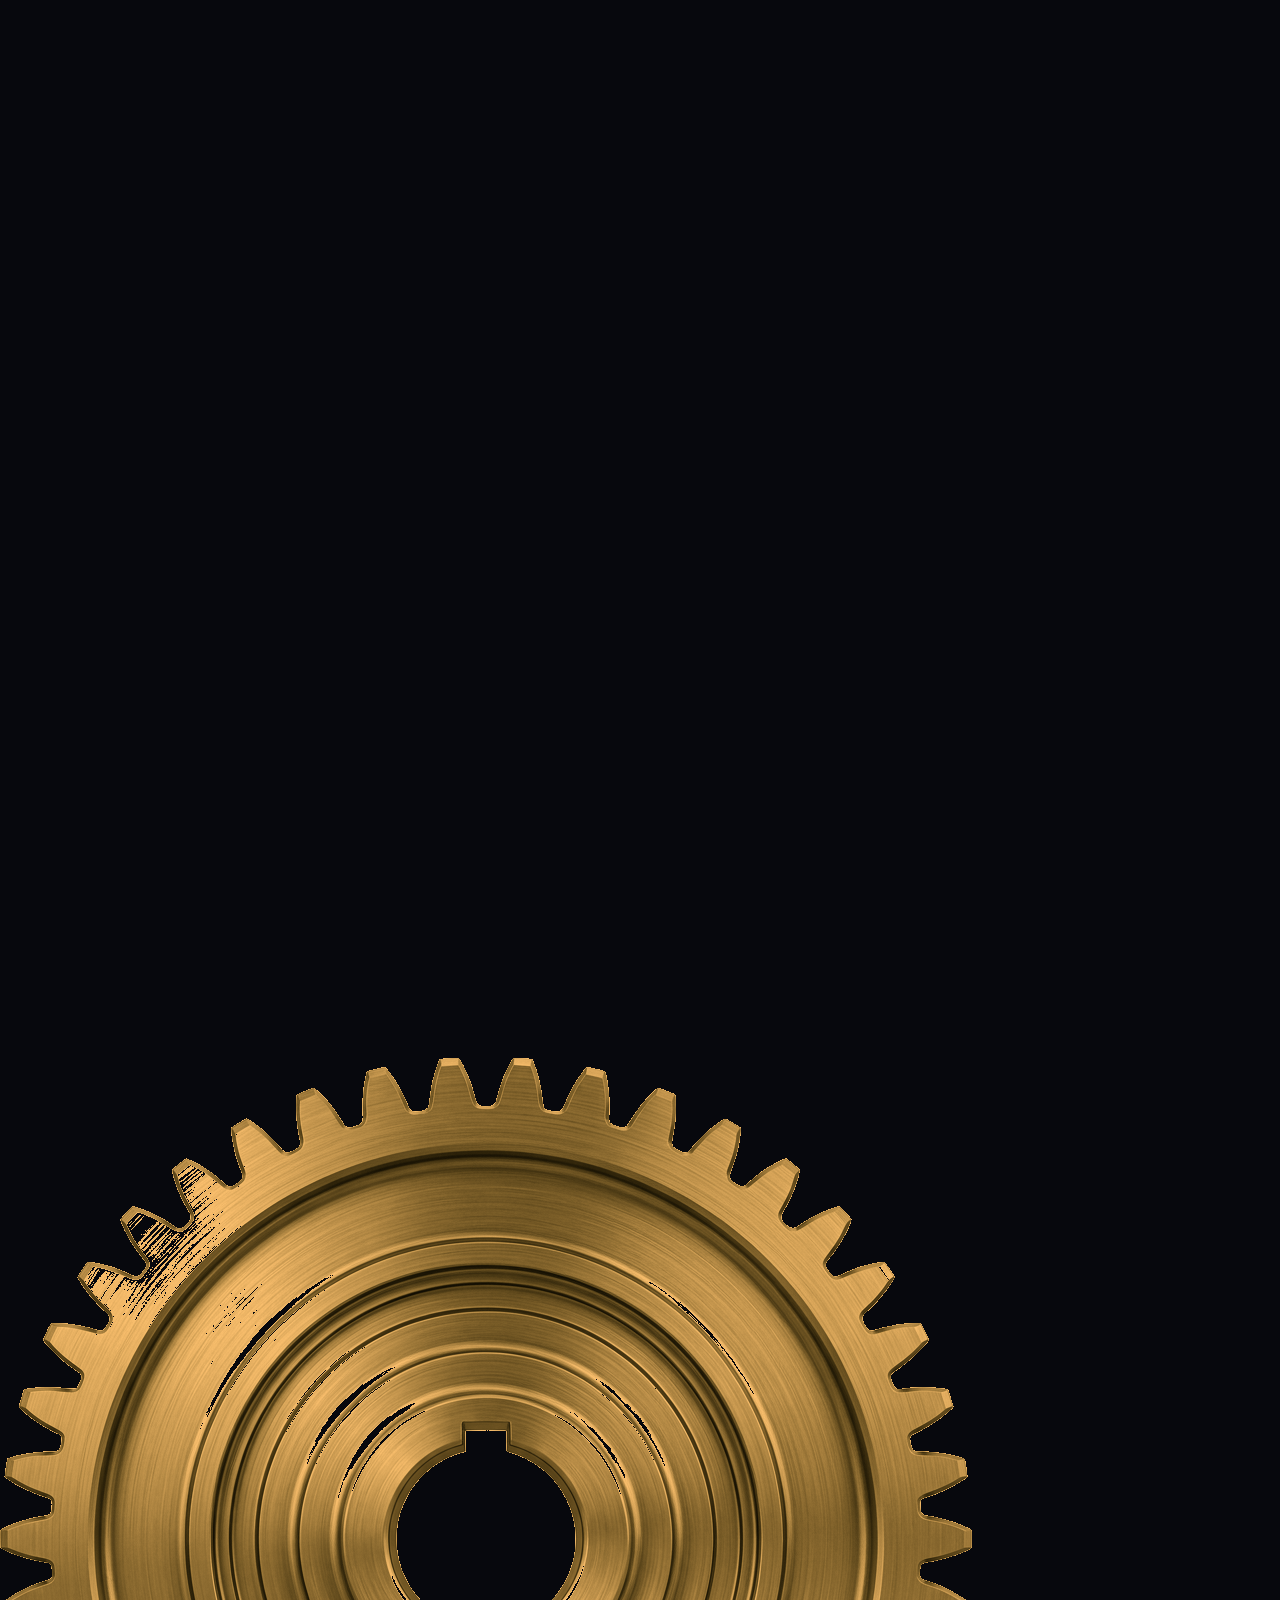
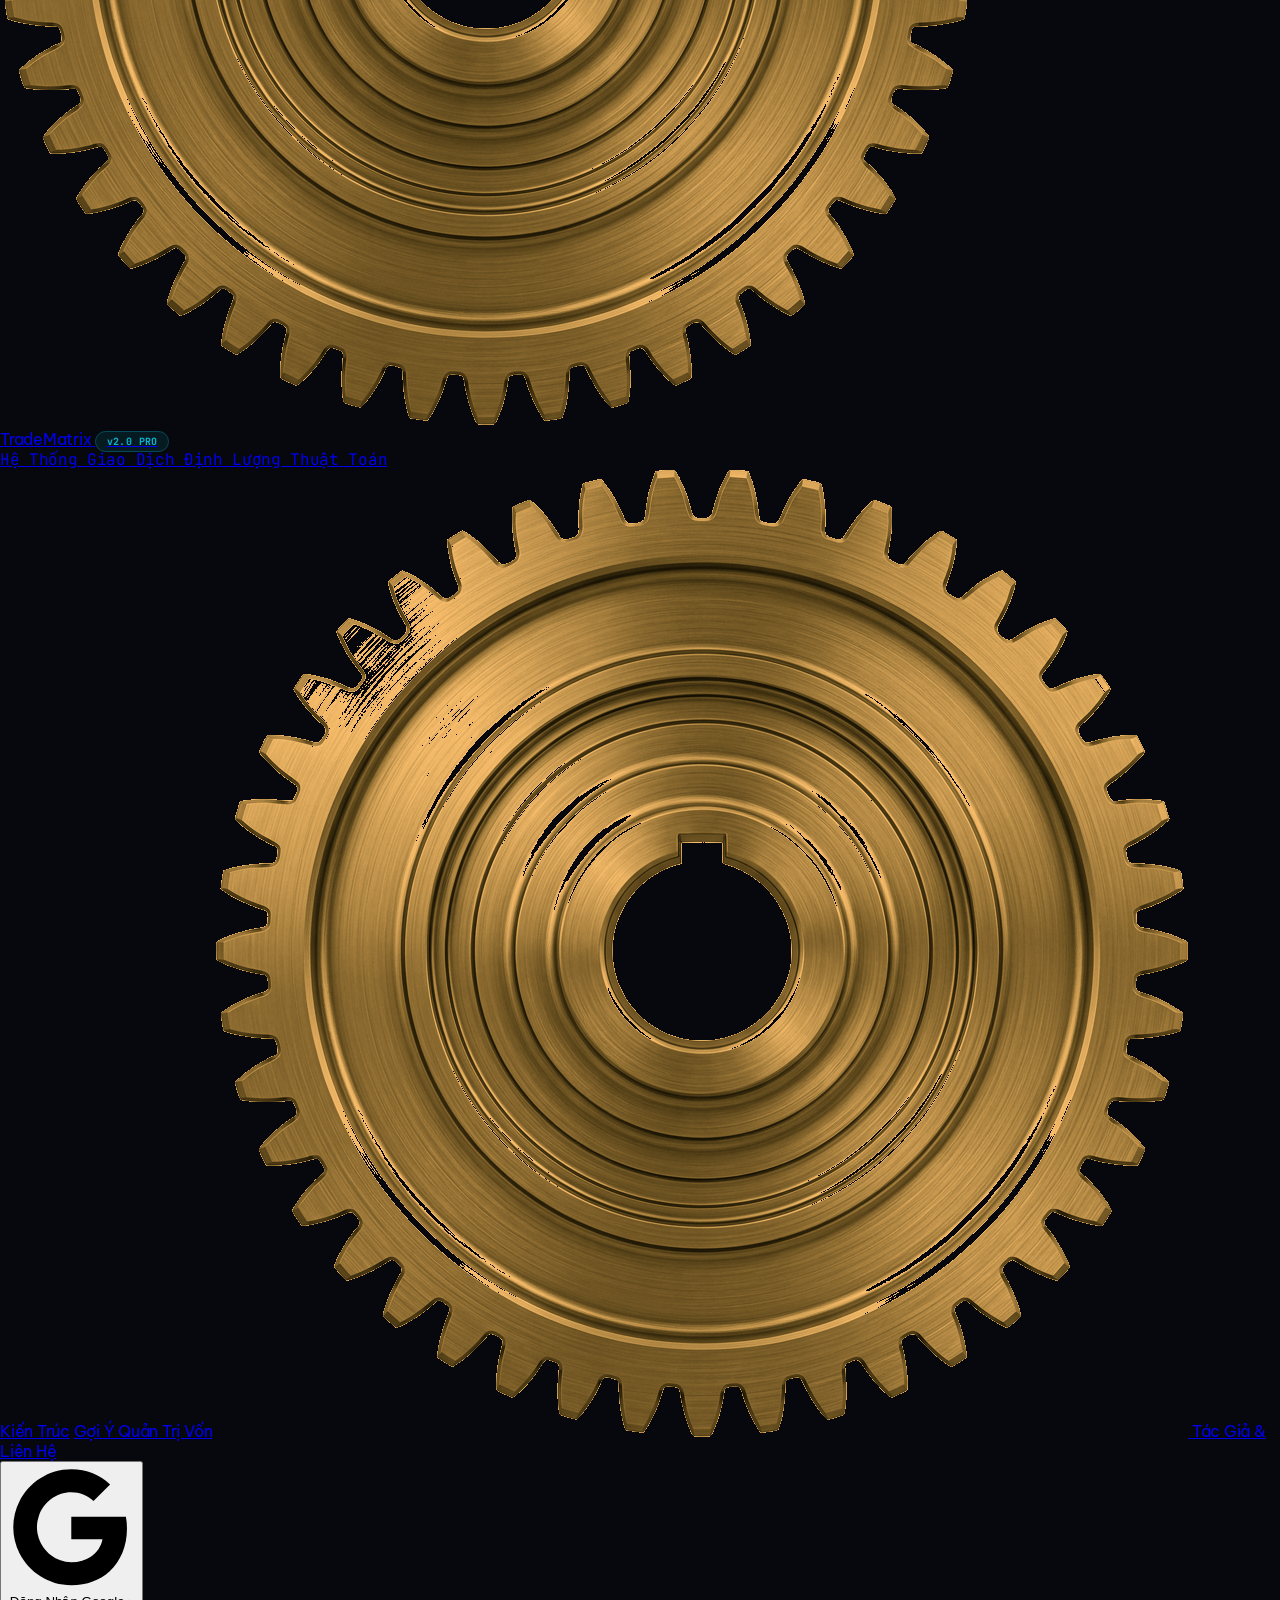
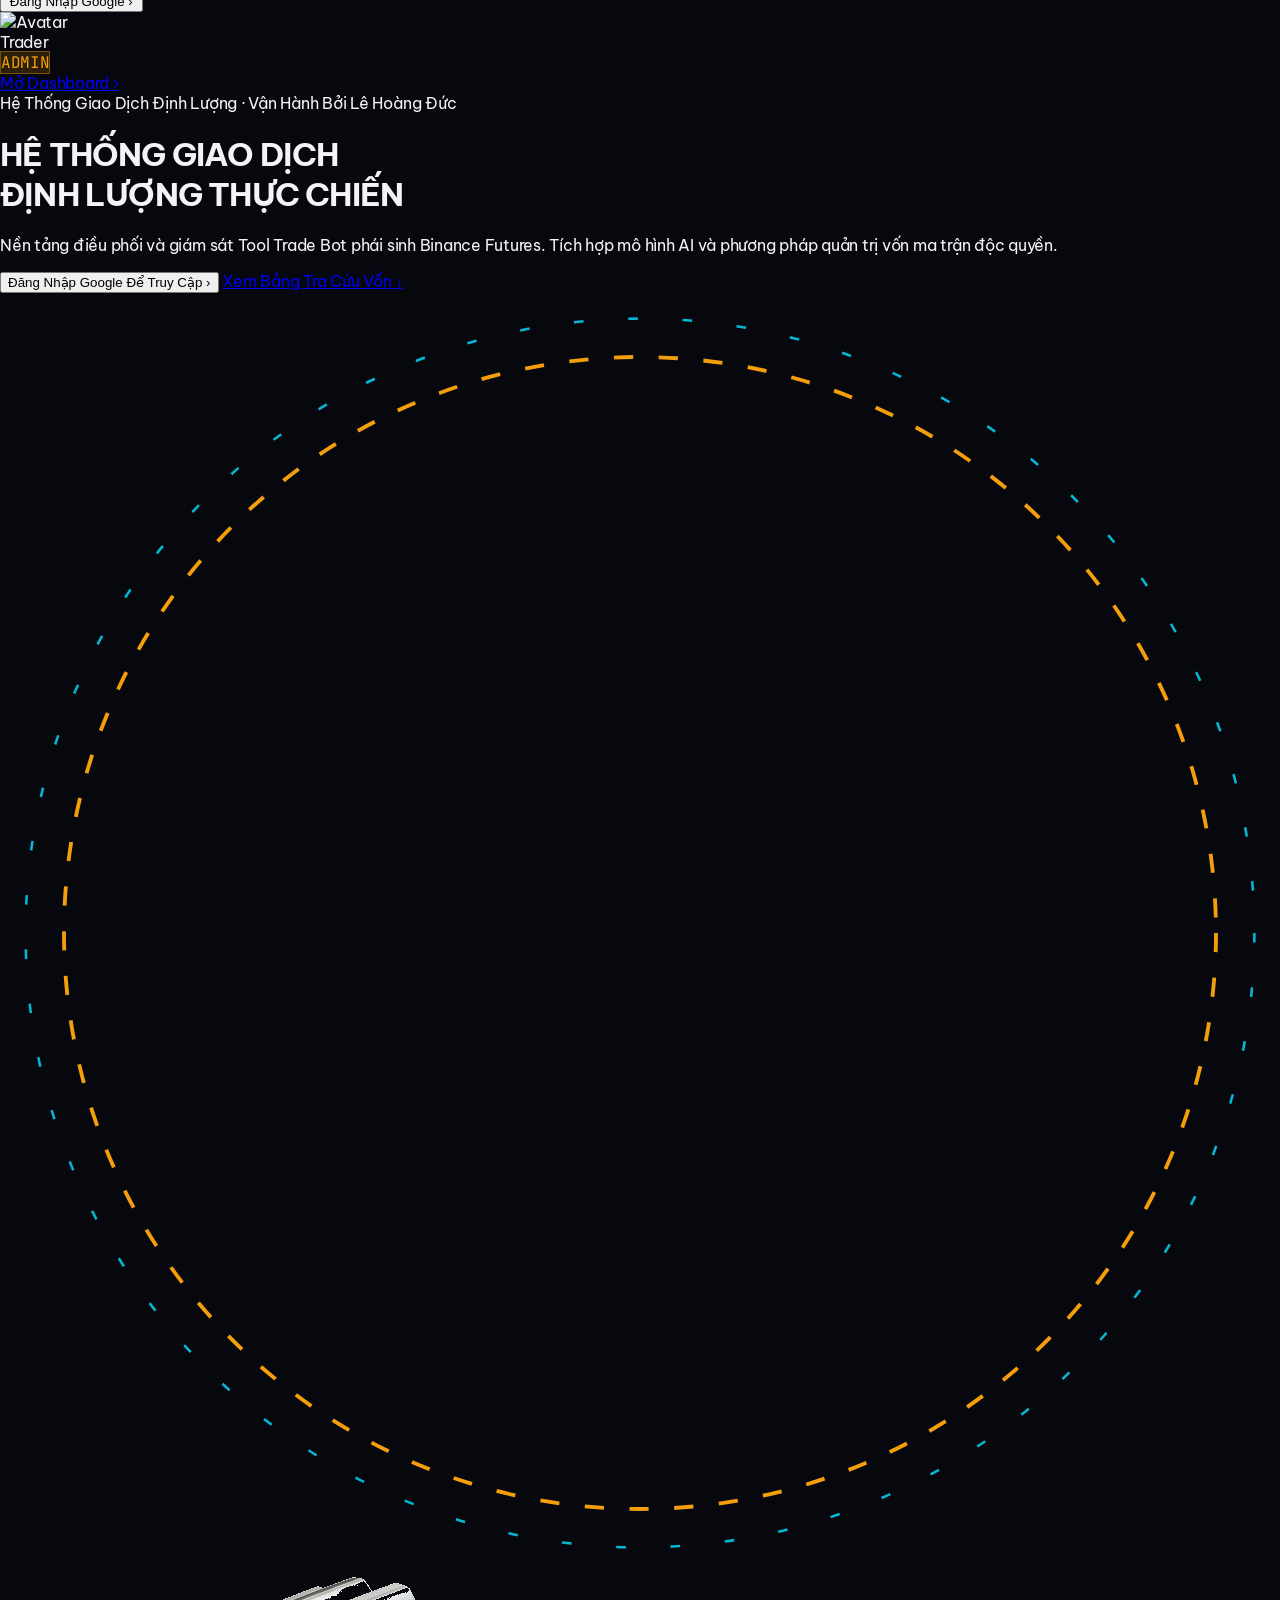
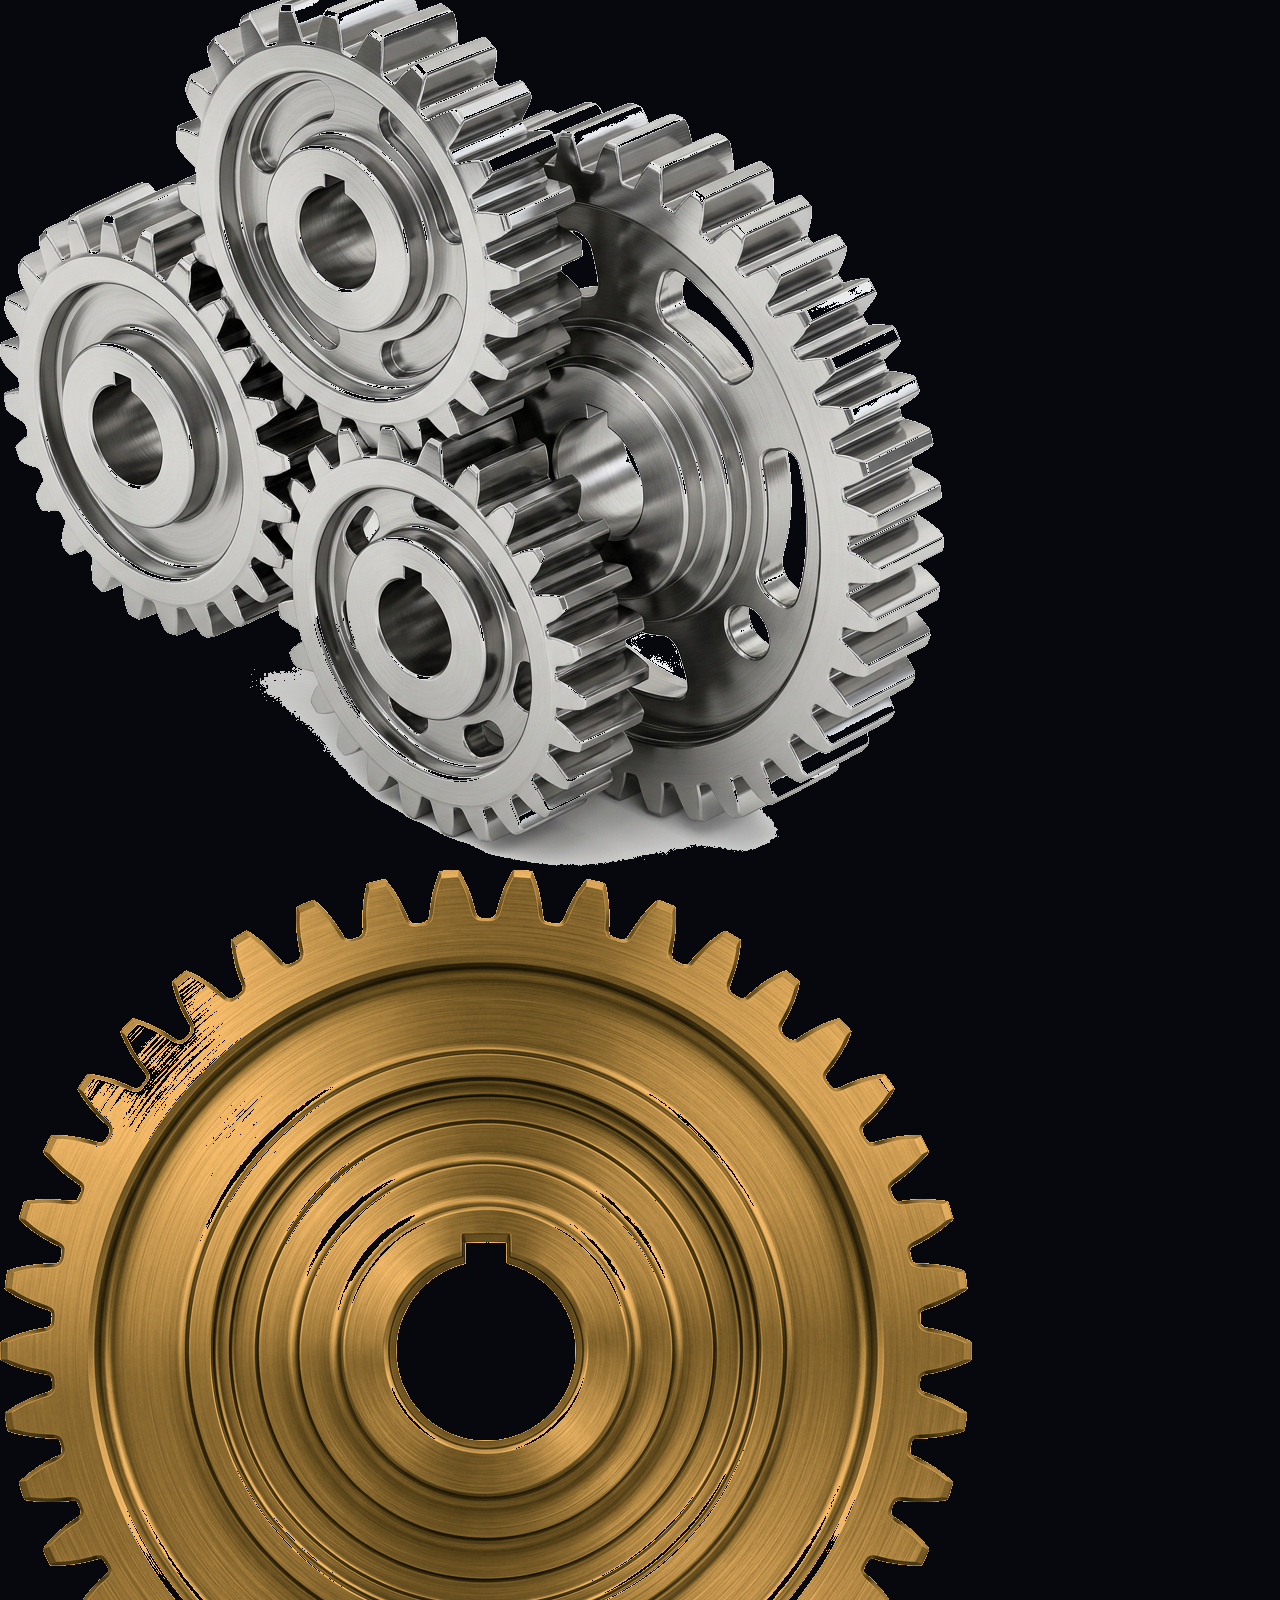
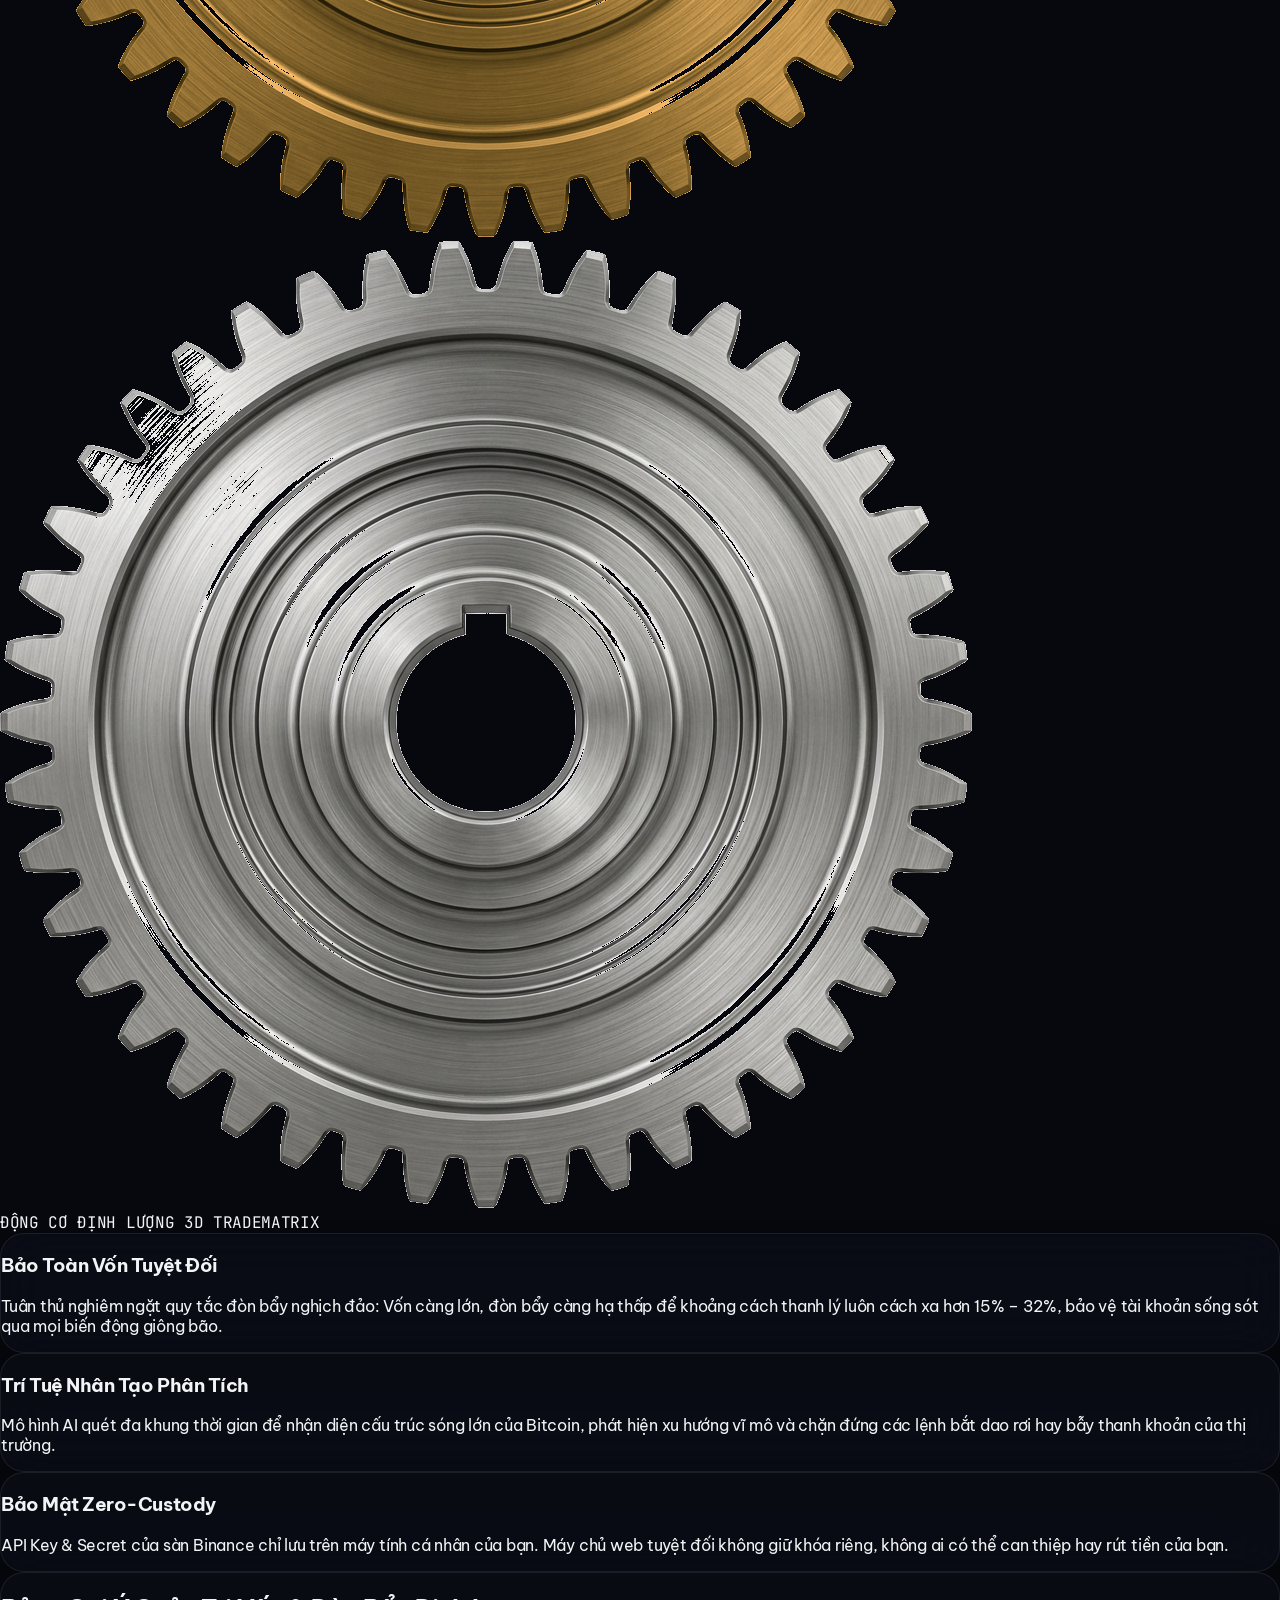
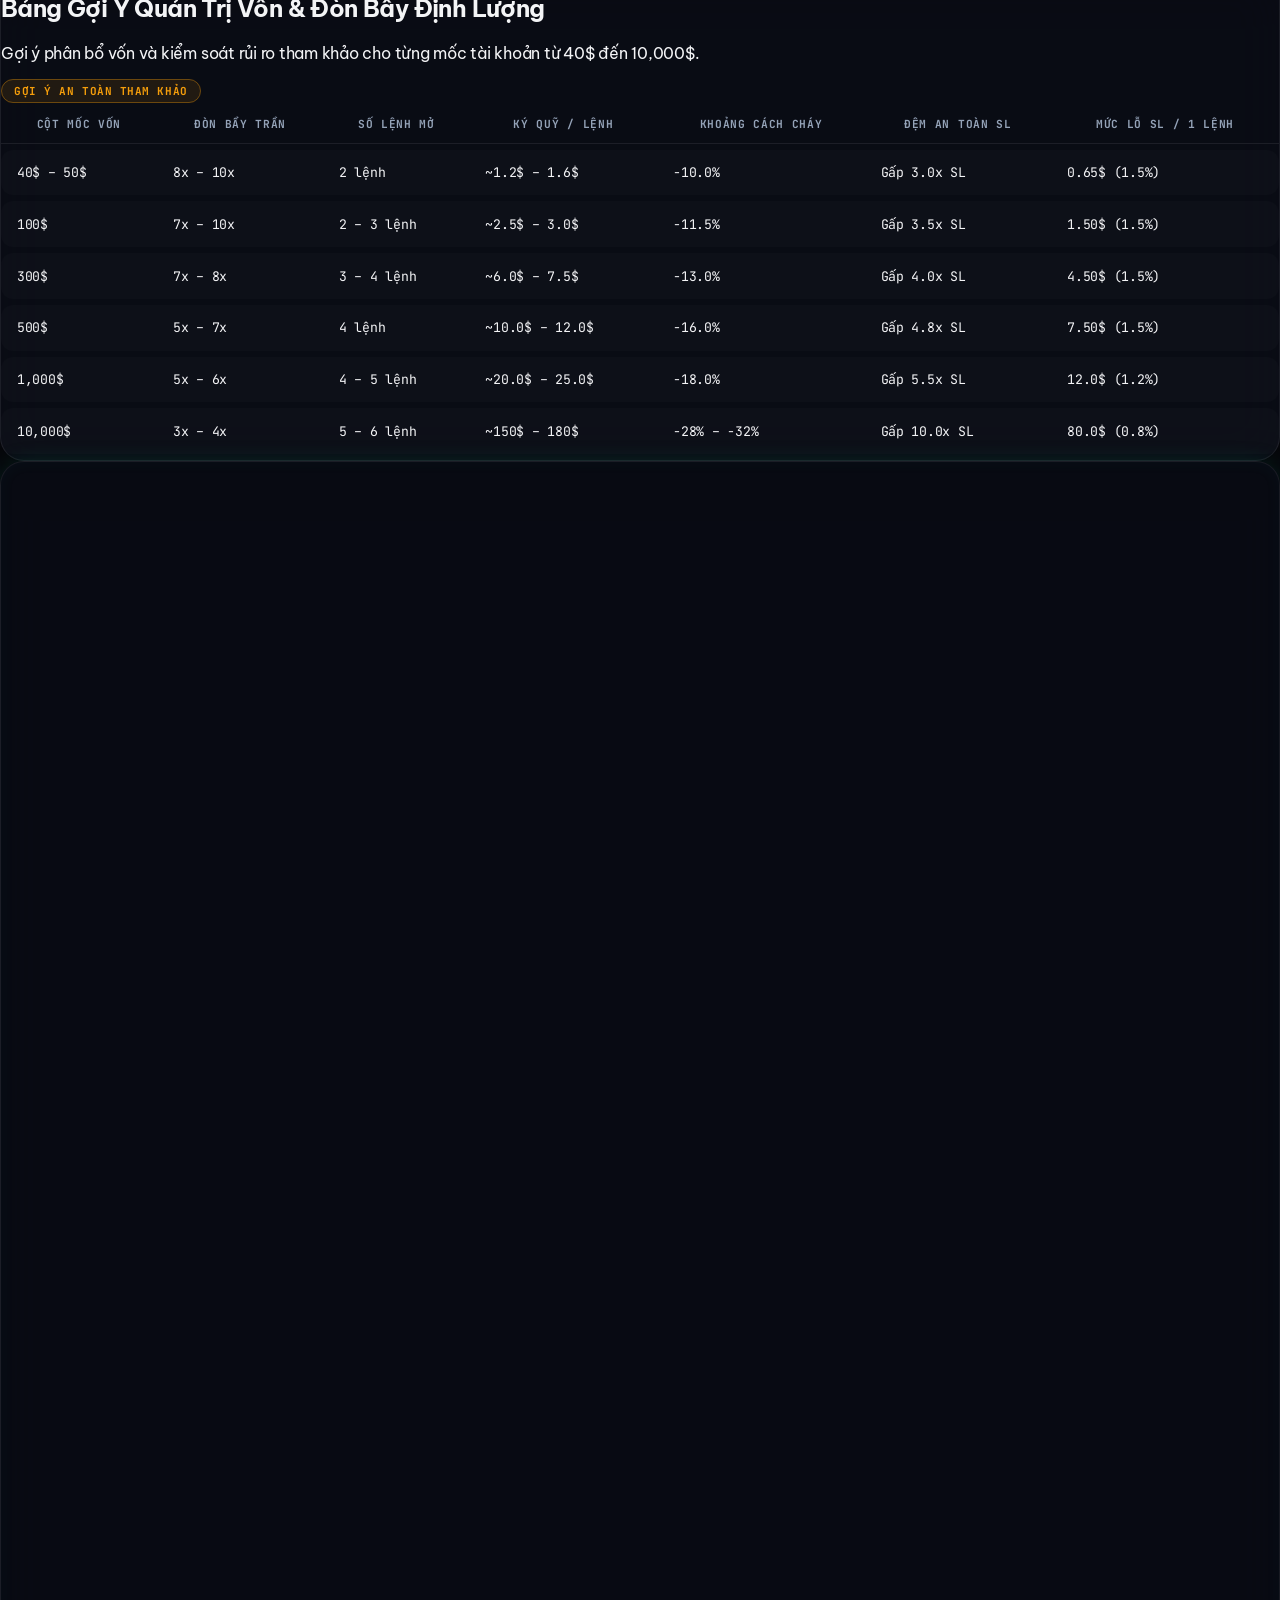
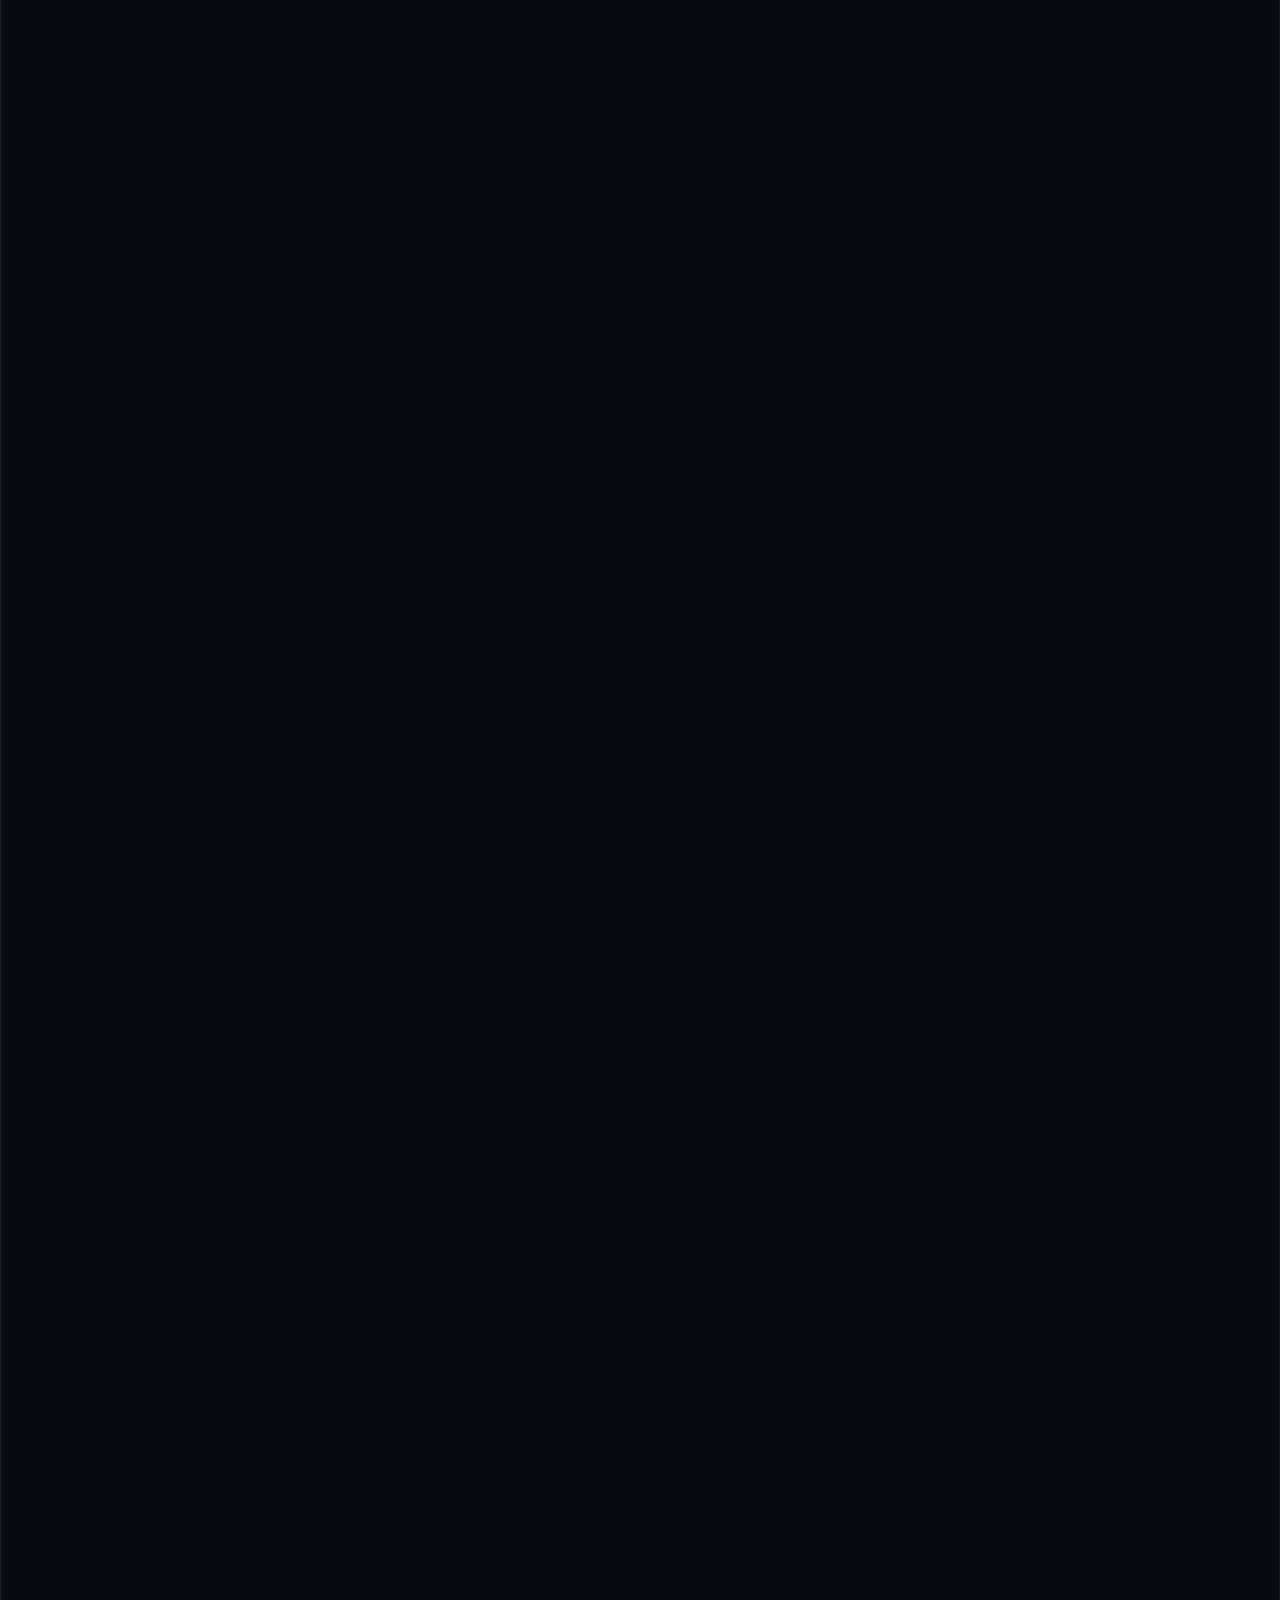
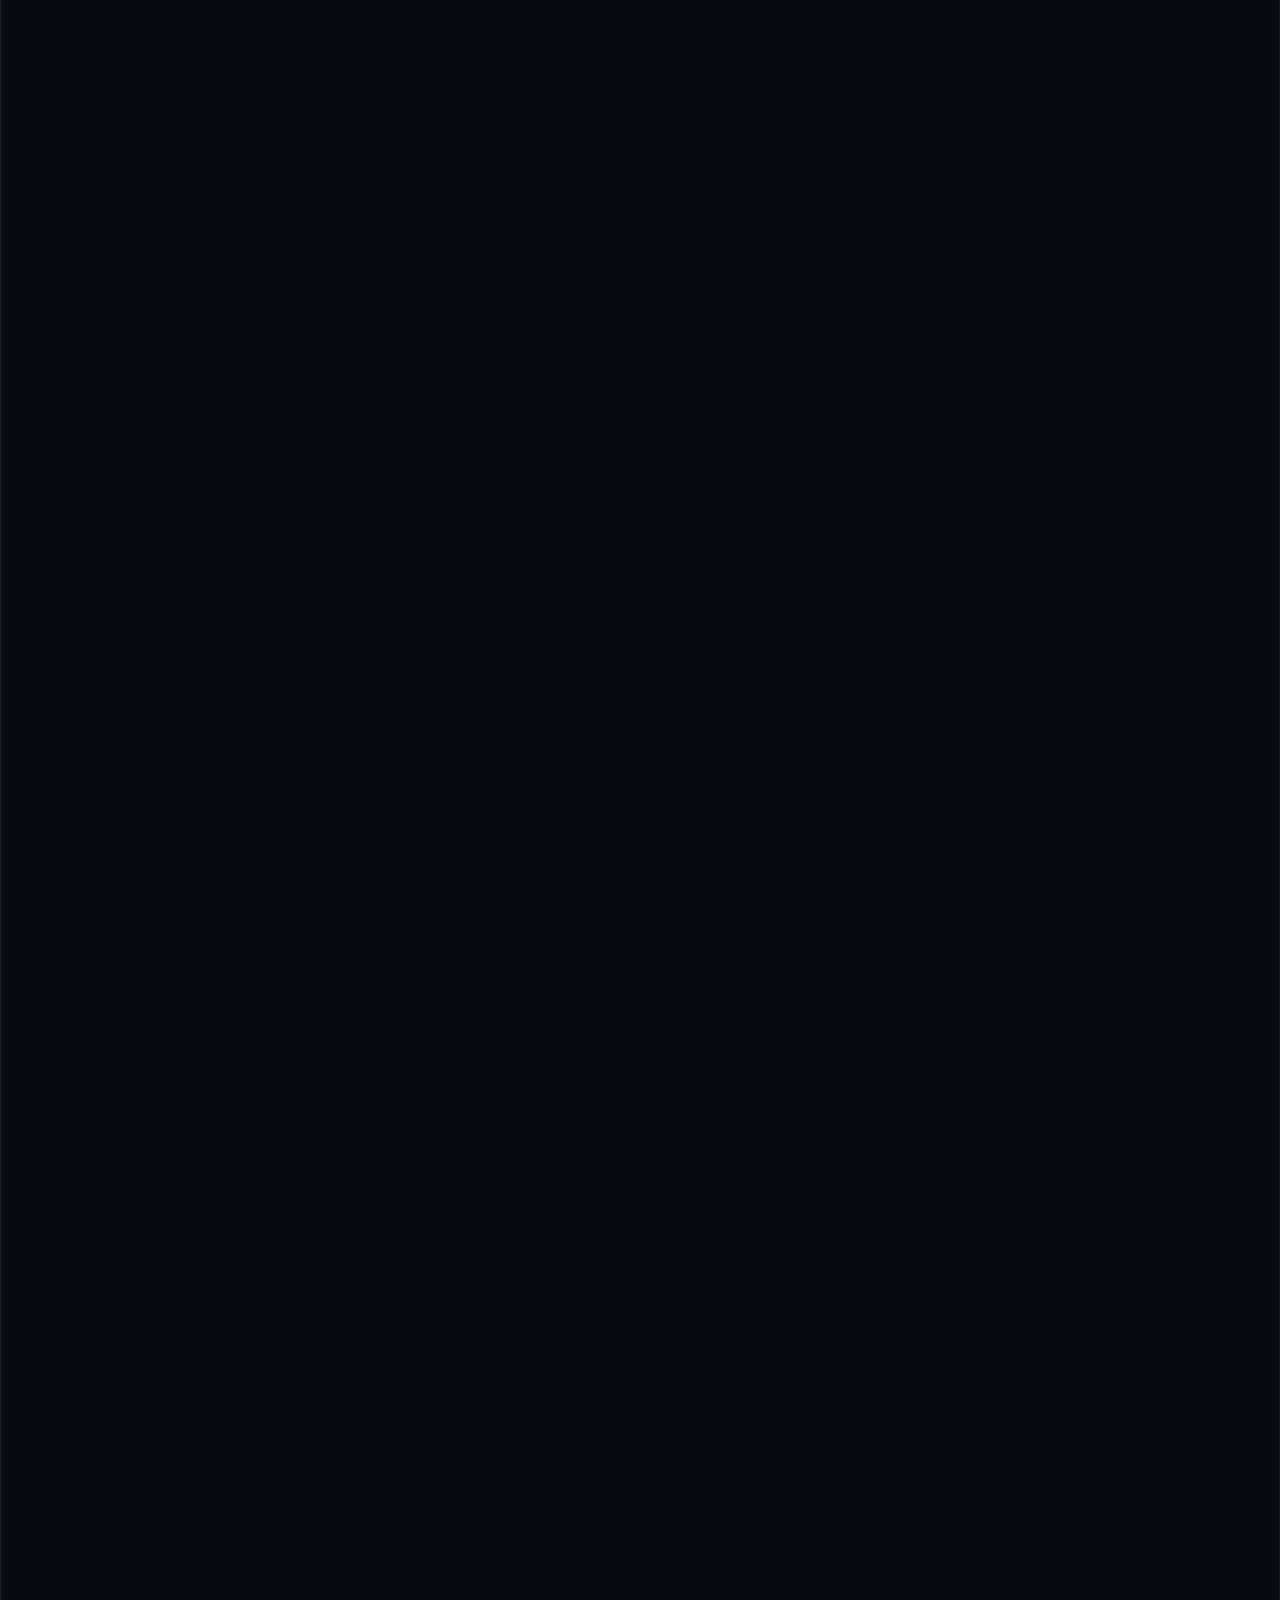
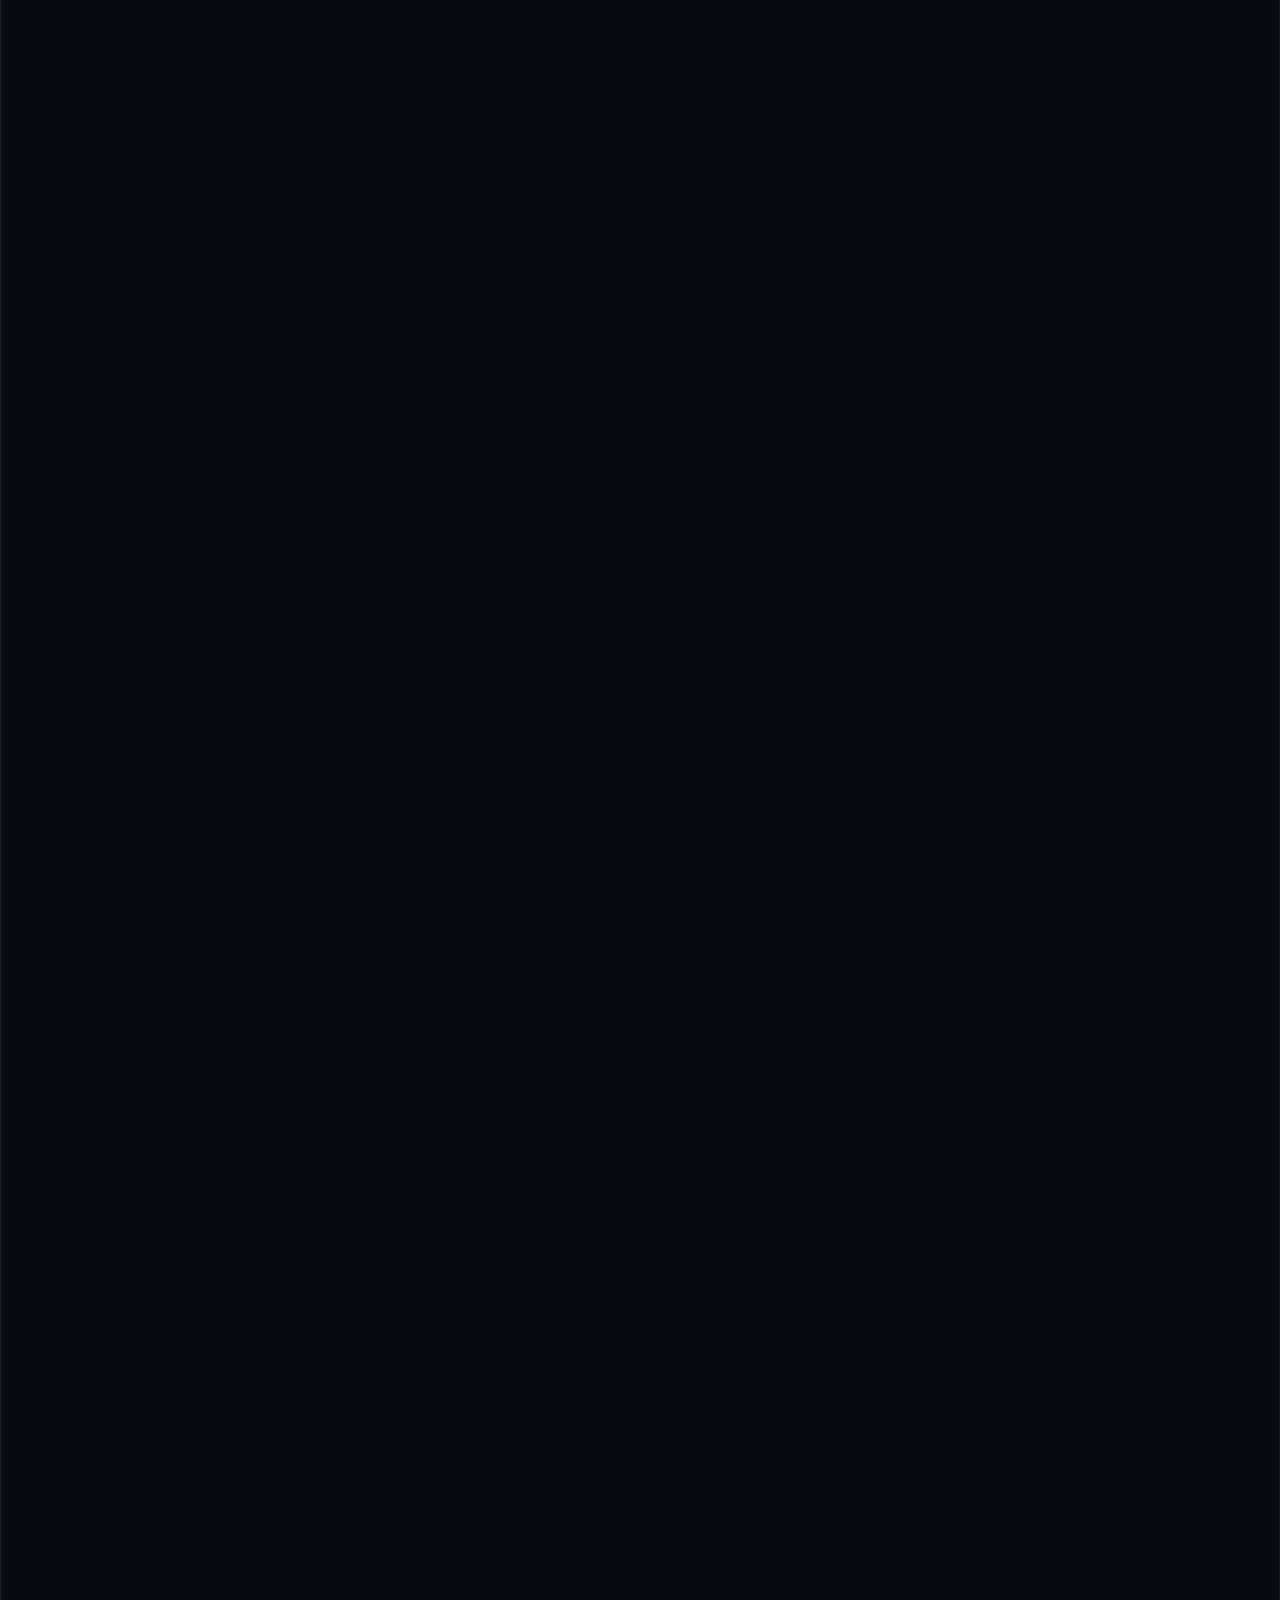
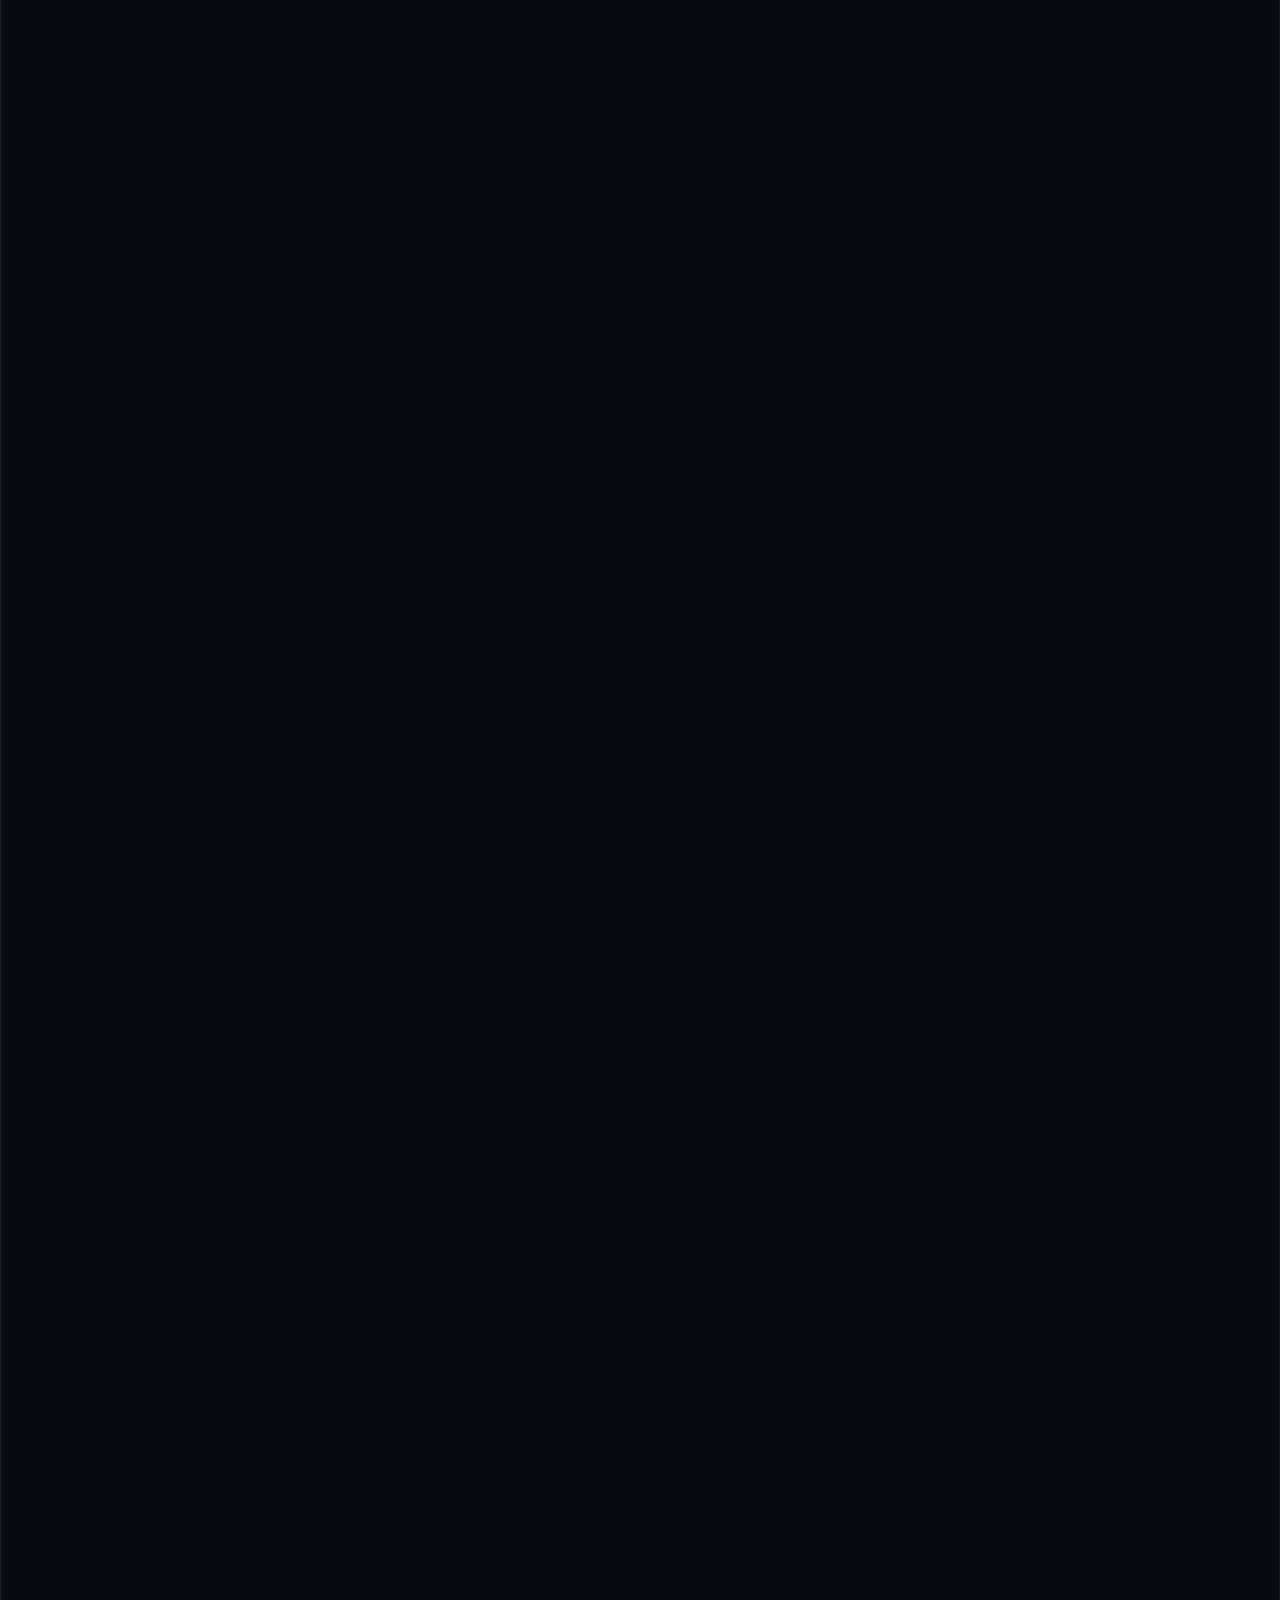
==== commit 044e2bb6: "Docs: Humble author section and add Telegram setup guide to step 6" ====
--- a/index.html
+++ b/index.html
@@ -429,15 +429,15 @@
                 </div>
                 <div>
                   <h2 class="text-xl sm:text-2xl font-black text-white tracking-wide">
-                    Kiến Trúc Sư Hệ Thống & Sáng Lập Viên
+                    Người Sáng Lập & Phát Triển
                   </h2>
                   <p class="text-xs text-gray-400">
-                    Người phát triển thuật toán định lượng và xây dựng nền tảng TradeMatrix.
+                    Lê Hoàng Đức · Người xây dựng và phát triển hệ thống TradeMatrix.
                   </p>
                 </div>
               </div>
               <div class="flex items-center space-x-2">
-                <span class="pill-badge-gold">FOUNDER PROFILE</span>
+                <span class="pill-badge-gold">TÁC GIẢ</span>
                 <span class="pill-badge">LÊ HOÀNG ĐỨC</span>
               </div>
             </div>
@@ -454,10 +454,10 @@
                   <div class="absolute bottom-4 left-4 right-4">
                     <div class="inline-flex items-center space-x-1.5 px-3 py-1 rounded-full bg-amber-400/20 border border-amber-400/40 text-amber-300 text-[11px] font-bold mono-font mb-1.5 backdrop-blur-md">
                       <span class="w-1.5 h-1.5 rounded-full bg-amber-400 animate-ping"></span>
-                      <span>KỶ LUẬT & TỈ MỈ TUYỆT ĐỐI</span>
+                      <span>KỶ LUẬT & QUẢN TRỊ RỦI RO</span>
                     </div>
                     <p class="text-xs text-gray-300 font-light">
-                      Mỗi tham số thuật toán đều được kiểm định khắt khe như từng chi tiết trong nghệ thuật đỉnh cao.
+                      Tập trung kiểm soát rủi ro, tuân thủ kỷ luật và bảo vệ nguồn vốn trong từng giao dịch.
                     </p>
                   </div>
                 </div>
@@ -468,8 +468,8 @@
                     <img src="assets/images/2_opt.webp" alt="Precision Work" class="w-full h-36 object-cover object-top transition duration-500 group-hover:scale-110">
                     <div class="absolute inset-0 bg-gradient-to-t from-black/80 to-transparent"></div>
                     <div class="absolute bottom-2 left-2 right-2">
-                      <span class="text-[10px] text-cyan-300 mono-font font-bold block uppercase">ĐỘ CHÍNH XÁC CAO</span>
-                      <span class="text-[9px] text-gray-400">Kỷ luật & Tỉ mỉ</span>
+                      <span class="text-[10px] text-cyan-300 mono-font font-bold block uppercase">KỶ LUẬT VỐN</span>
+                      <span class="text-[9px] text-gray-400">Quản trị lệnh chặt chẽ</span>
                     </div>
                   </div>
 
@@ -477,8 +477,8 @@
                     <img src="assets/images/3_opt.webp" alt="Research & Strategy" class="w-full h-36 object-cover object-center transition duration-500 group-hover:scale-110">
                     <div class="absolute inset-0 bg-gradient-to-t from-black/80 to-transparent"></div>
                     <div class="absolute bottom-2 left-2 right-2">
-                      <span class="text-[10px] text-emerald-300 mono-font font-bold block uppercase">PHÒNG THỰC CHIẾN</span>
-                      <span class="text-[9px] text-gray-400">Chiến lược định lượng</span>
+                      <span class="text-[10px] text-emerald-300 mono-font font-bold block uppercase">VẬN HÀNH BỀN BỈ</span>
+                      <span class="text-[9px] text-gray-400">Tự động hóa 24/7</span>
                     </div>
                   </div>
                 </div>
@@ -487,18 +487,18 @@
               <!-- Right Column: Bio, Philosophy & Social Connect -->
               <div class="lg:col-span-7 space-y-6 text-left">
                 <div>
-                  <span class="text-xs font-bold text-amber-400 mono-font uppercase tracking-wider block mb-1">KIẾN TRÚC SƯ THUẬT TOÁN</span>
+                  <span class="text-xs font-bold text-amber-400 mono-font uppercase tracking-wider block mb-1">PHÁT TRIỂN HỆ THỐNG</span>
                   <h3 class="text-2xl sm:text-4xl font-black text-white tracking-tight">
                     LÊ HOÀNG ĐỨC
                   </h3>
                   <p class="text-sm text-gray-400 mono-font mt-1">
-                    Buôn Ma Thuột, Đắk Lắk · Quantitative Developer & System Architect
+                    Buôn Ma Thuột, Đắk Lắk · Người phát triển bot TradeMatrix
                   </p>
                 </div>
 
                 <!-- Manifesto Quote -->
                 <div class="p-5 rounded-2xl bg-white/[0.03] border-l-4 border-amber-400 border-white/10 text-gray-200 text-sm leading-relaxed italic">
-                  “Sự tỉ mỉ, kiên nhẫn và kỷ luật trong từng chi tiết tạo nên sự hoàn hảo — dù là trong ẩm thực đỉnh cao hay trong việc xây dựng các thuật toán định lượng khắt khe nhất. TradeMatrix sinh ra không phải để kiếm tiền chớp nhoáng theo cảm xúc, mà là một cỗ máy toán học bền bỉ, bảo toàn vốn tuyệt đối trước mọi bão giông của thị trường.”
+                  “TradeMatrix là công cụ giao dịch tự động do tôi phát triển nhằm mục tiêu duy trì kỷ luật, hạn chế vào lệnh theo cảm xúc và quản trị rủi ro an toàn hơn khi giao dịch Binance Futures. Hệ thống không cam kết làm giàu nhanh, mà tập trung vào sự ổn định, kỷ luật và bảo toàn vốn đường dài.”
                 </div>
 
                 <!-- 3 Feature Pillars -->
@@ -508,8 +508,8 @@
                       <i data-lucide="shield-check" class="w-4 h-4"></i>
                     </div>
                     <div>
-                      <h4 class="text-xs font-bold text-white uppercase mono-font">Bảo Mật Zero-Custody Tuyệt Đối</h4>
-                      <p class="text-xs text-gray-400 mt-0.5">Khóa API Binance Futures lưu 100% trên máy tính cá nhân của bạn. Không ai có quyền truy cập hay rút tiền.</p>
+                      <h4 class="text-xs font-bold text-white uppercase mono-font">Bảo Mật API Cá Nhân Tuyệt Đối</h4>
+                      <p class="text-xs text-gray-400 mt-0.5">Khóa API Binance Futures lưu 100% trên máy tính cá nhân của bạn. Không một ai (kể cả Admin) biết được khóa API của bạn.</p>
                     </div>
                   </div>
 
@@ -518,8 +518,8 @@
                       <i data-lucide="sliders" class="w-4 h-4"></i>
                     </div>
                     <div>
-                      <h4 class="text-xs font-bold text-white uppercase mono-font">Cơ Chế Đòn Bẩy Nghịch Đảo Chuẩn ATR</h4>
-                      <p class="text-xs text-gray-400 mt-0.5">Tự động co giãn đòn bẩy và khối lượng vào lệnh theo mốc vốn, giữ đệm an toàn cháy tài khoản luôn xa hơn 15% – 32%.</p>
+                      <h4 class="text-xs font-bold text-white uppercase mono-font">Gợi Ý Quản Lý Vốn & Đòn Bẩy</h4>
+                      <p class="text-xs text-gray-400 mt-0.5">Gợi ý mốc đòn bẩy và khối lượng vào lệnh theo từng mốc vốn, giữ đệm an toàn cháy tài khoản luôn xa hơn 15% – 32%.</p>
                     </div>
                   </div>
 
@@ -529,7 +529,7 @@
                     </div>
                     <div>
                       <h4 class="text-xs font-bold text-white uppercase mono-font">Hỗ Trợ & Cấp Quyền Trực Tiếp</h4>
-                      <p class="text-xs text-gray-400 mt-0.5">Tôi trực tiếp phê duyệt thành viên, giải đáp kỹ thuật và đồng hành cùng người dùng trong suốt quá trình vận hành tool.</p>
+                      <p class="text-xs text-gray-400 mt-0.5">Tôi trực tiếp phê duyệt thành viên, giải đáp kỹ thuật và đồng hành cùng anh em trong quá trình vận hành tool.</p>
                     </div>
                   </div>
                 </div>
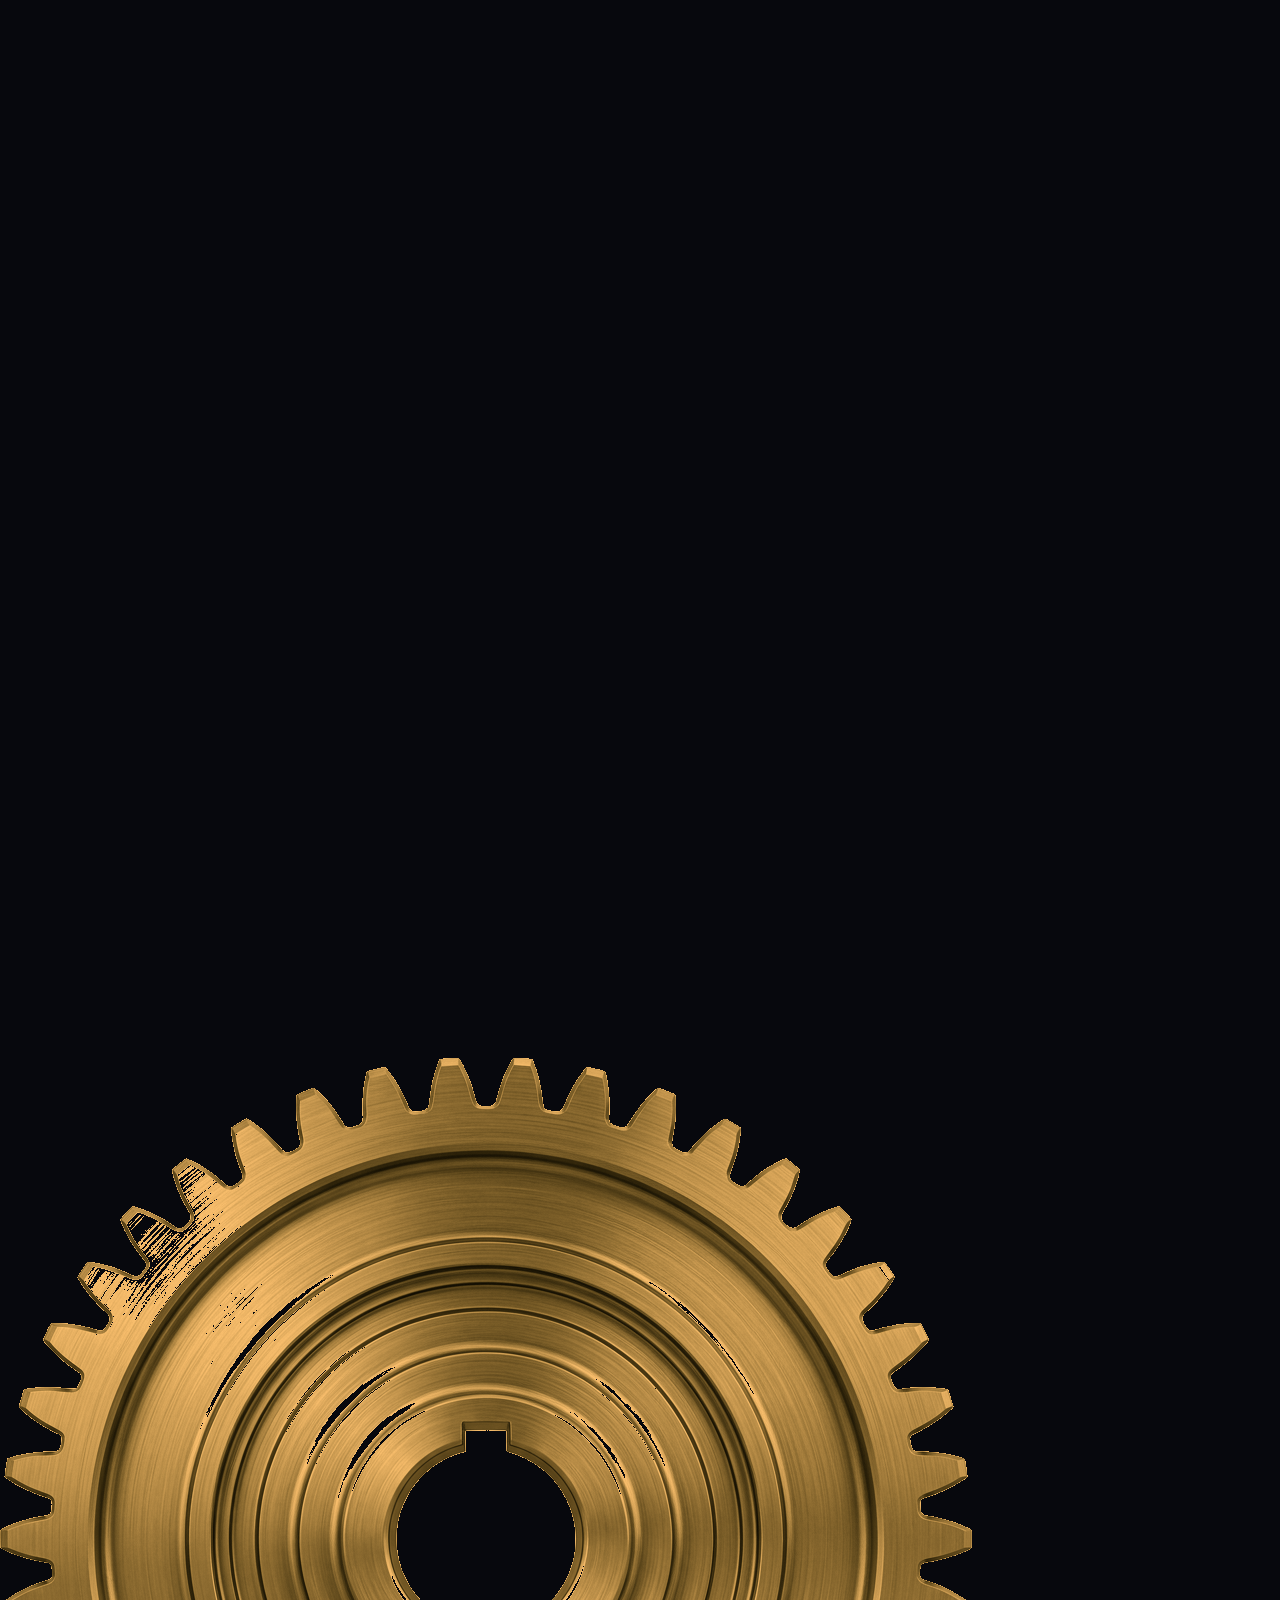
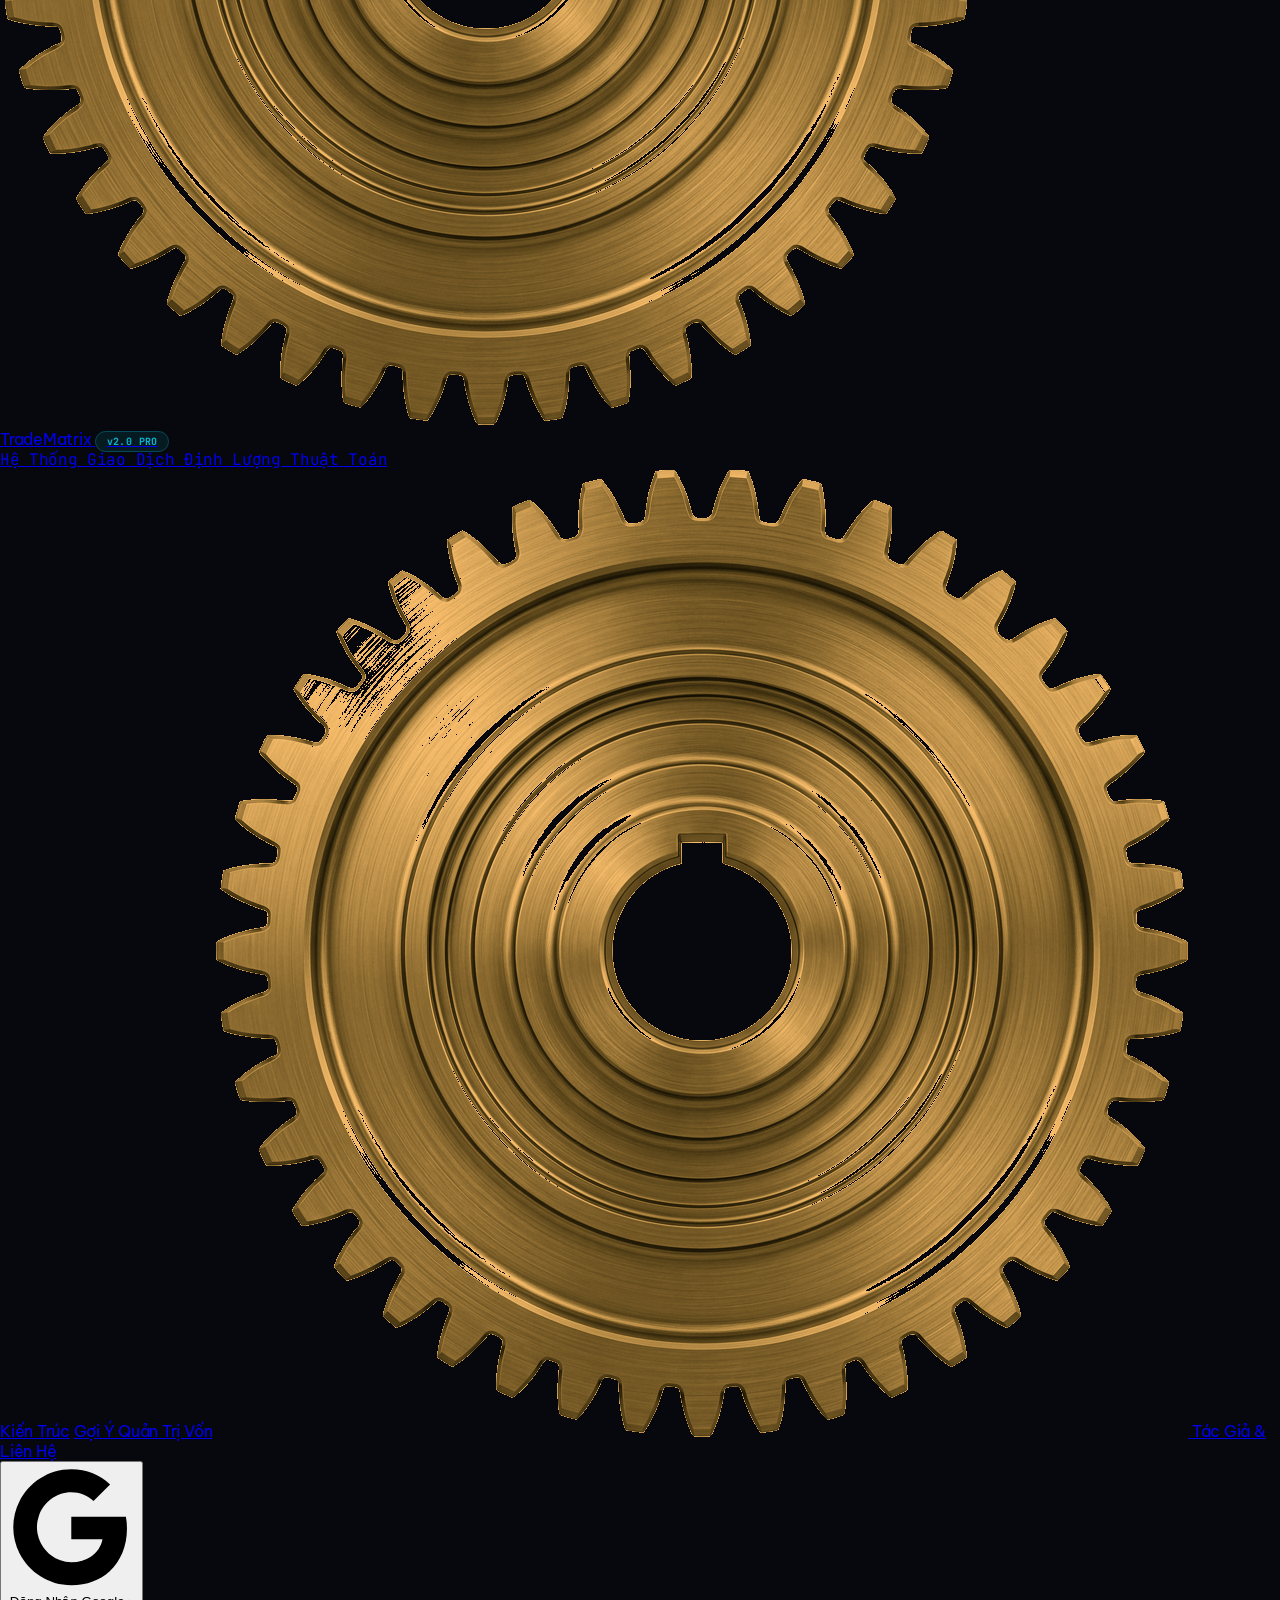
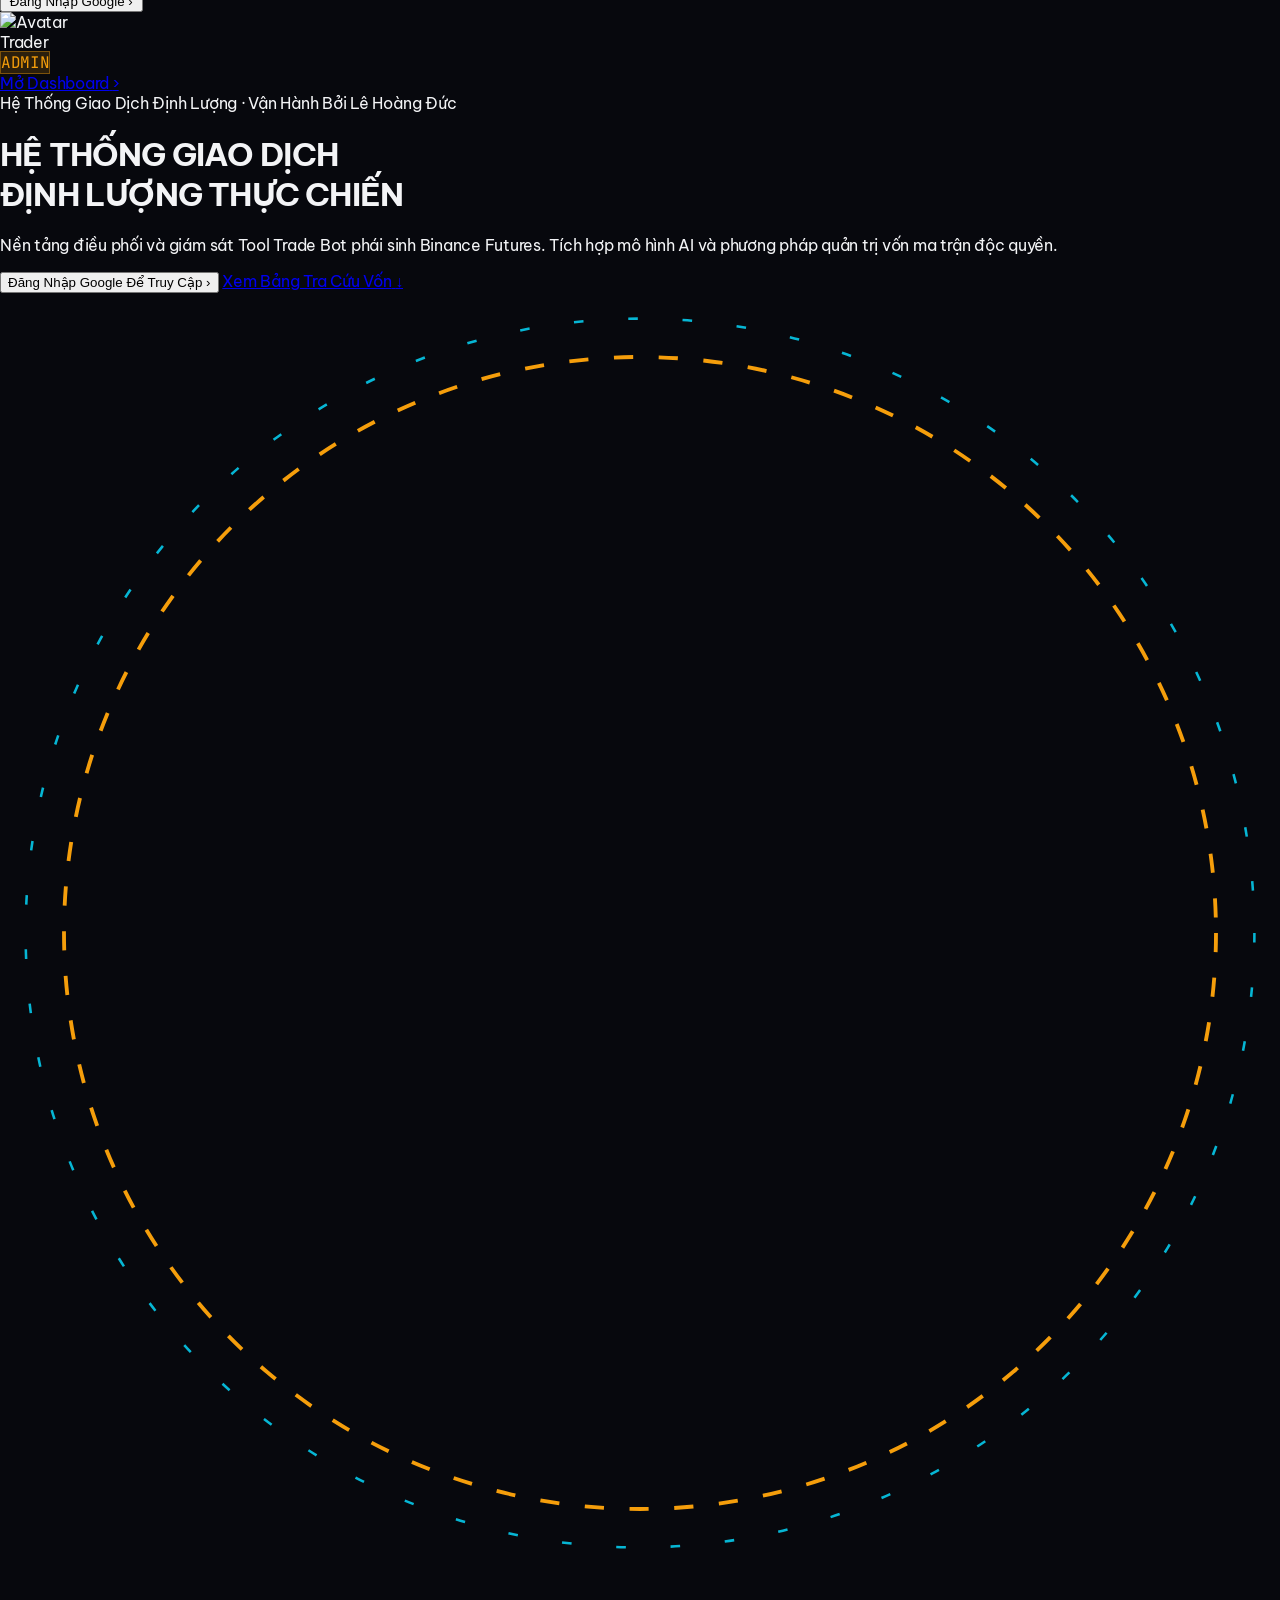
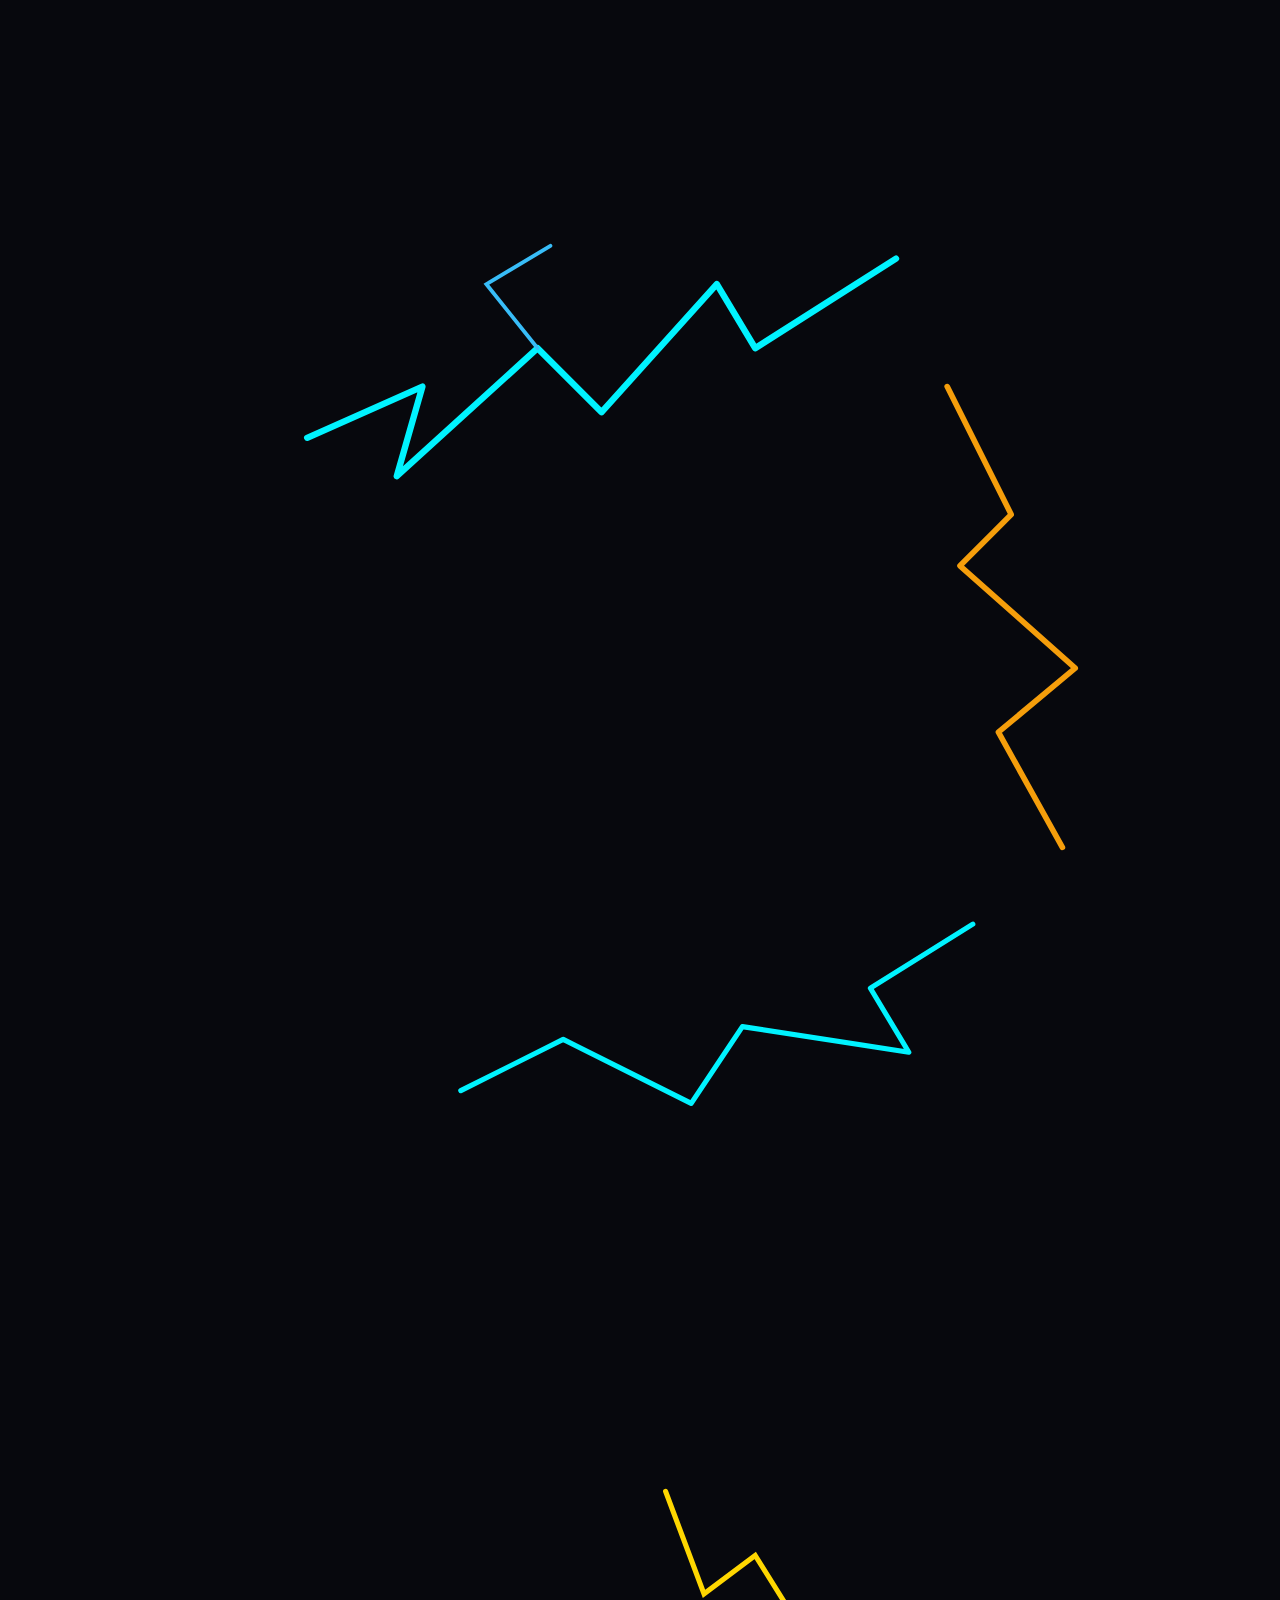
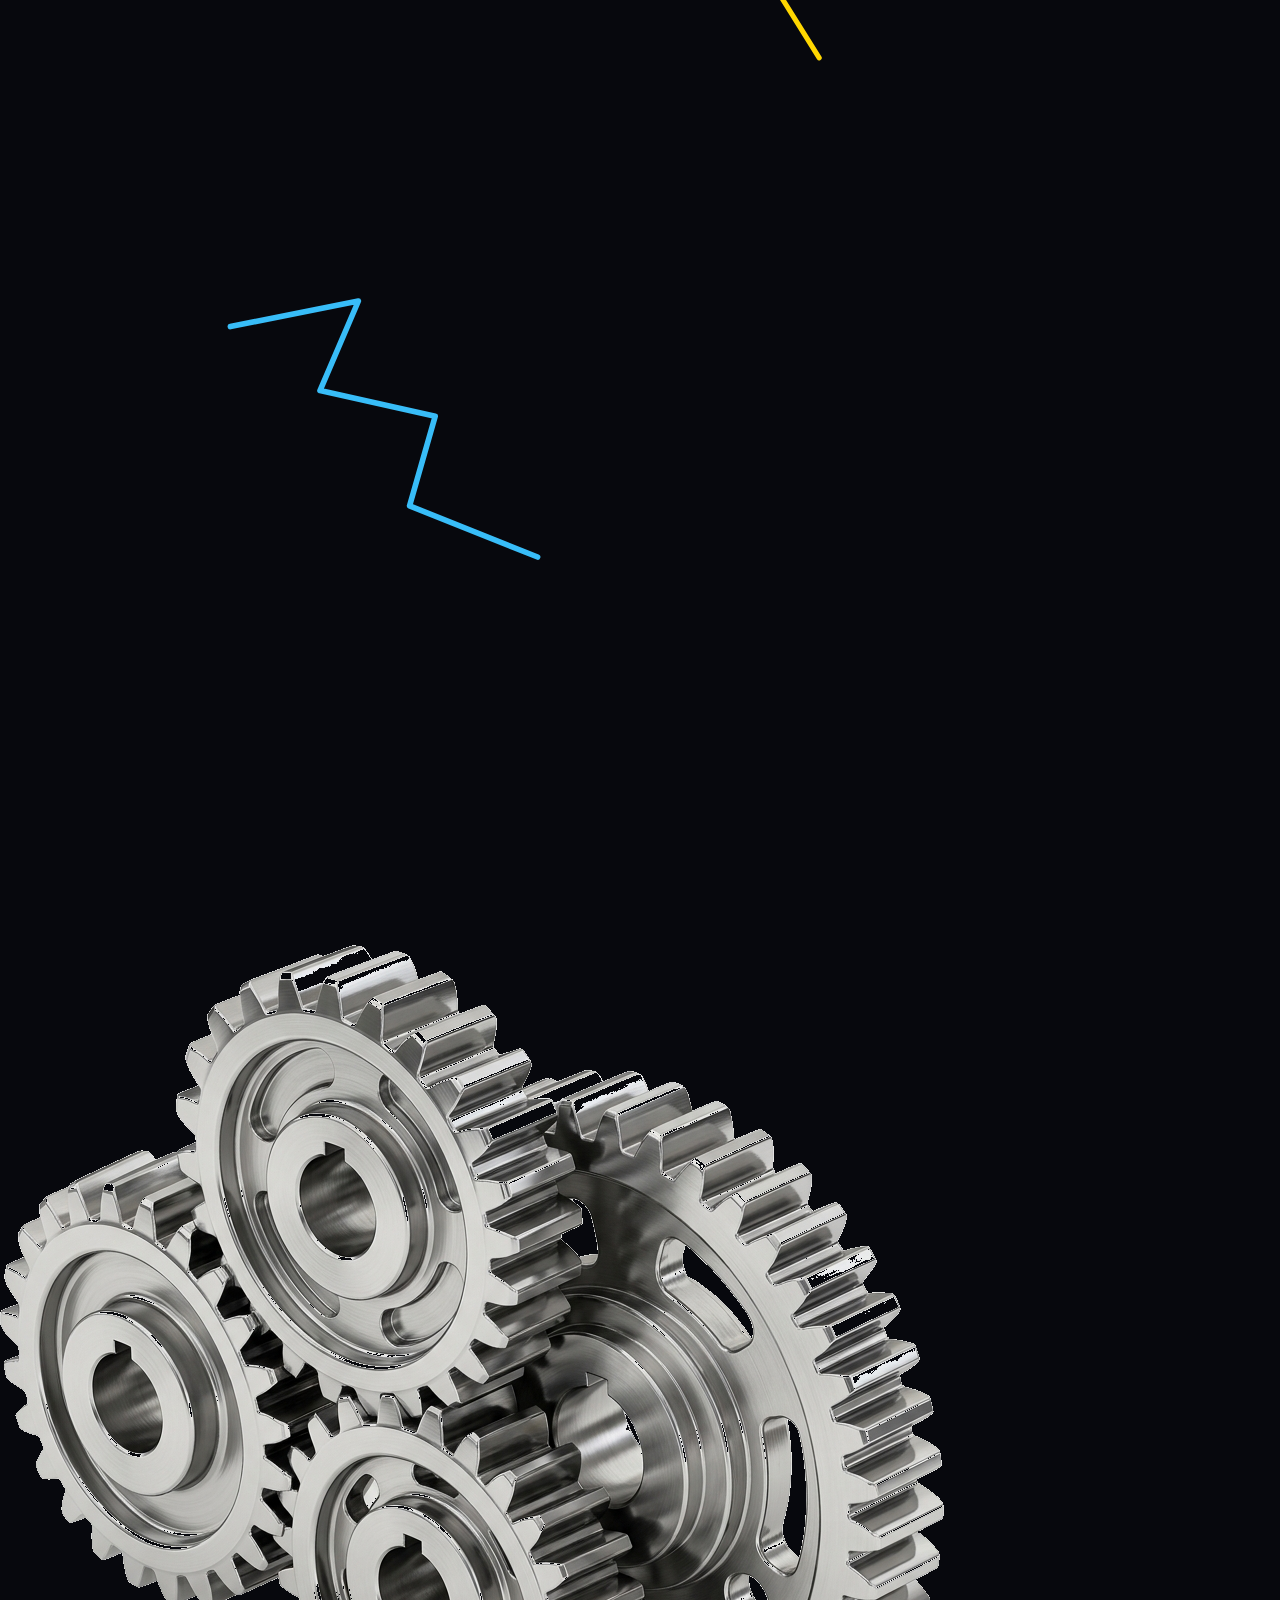
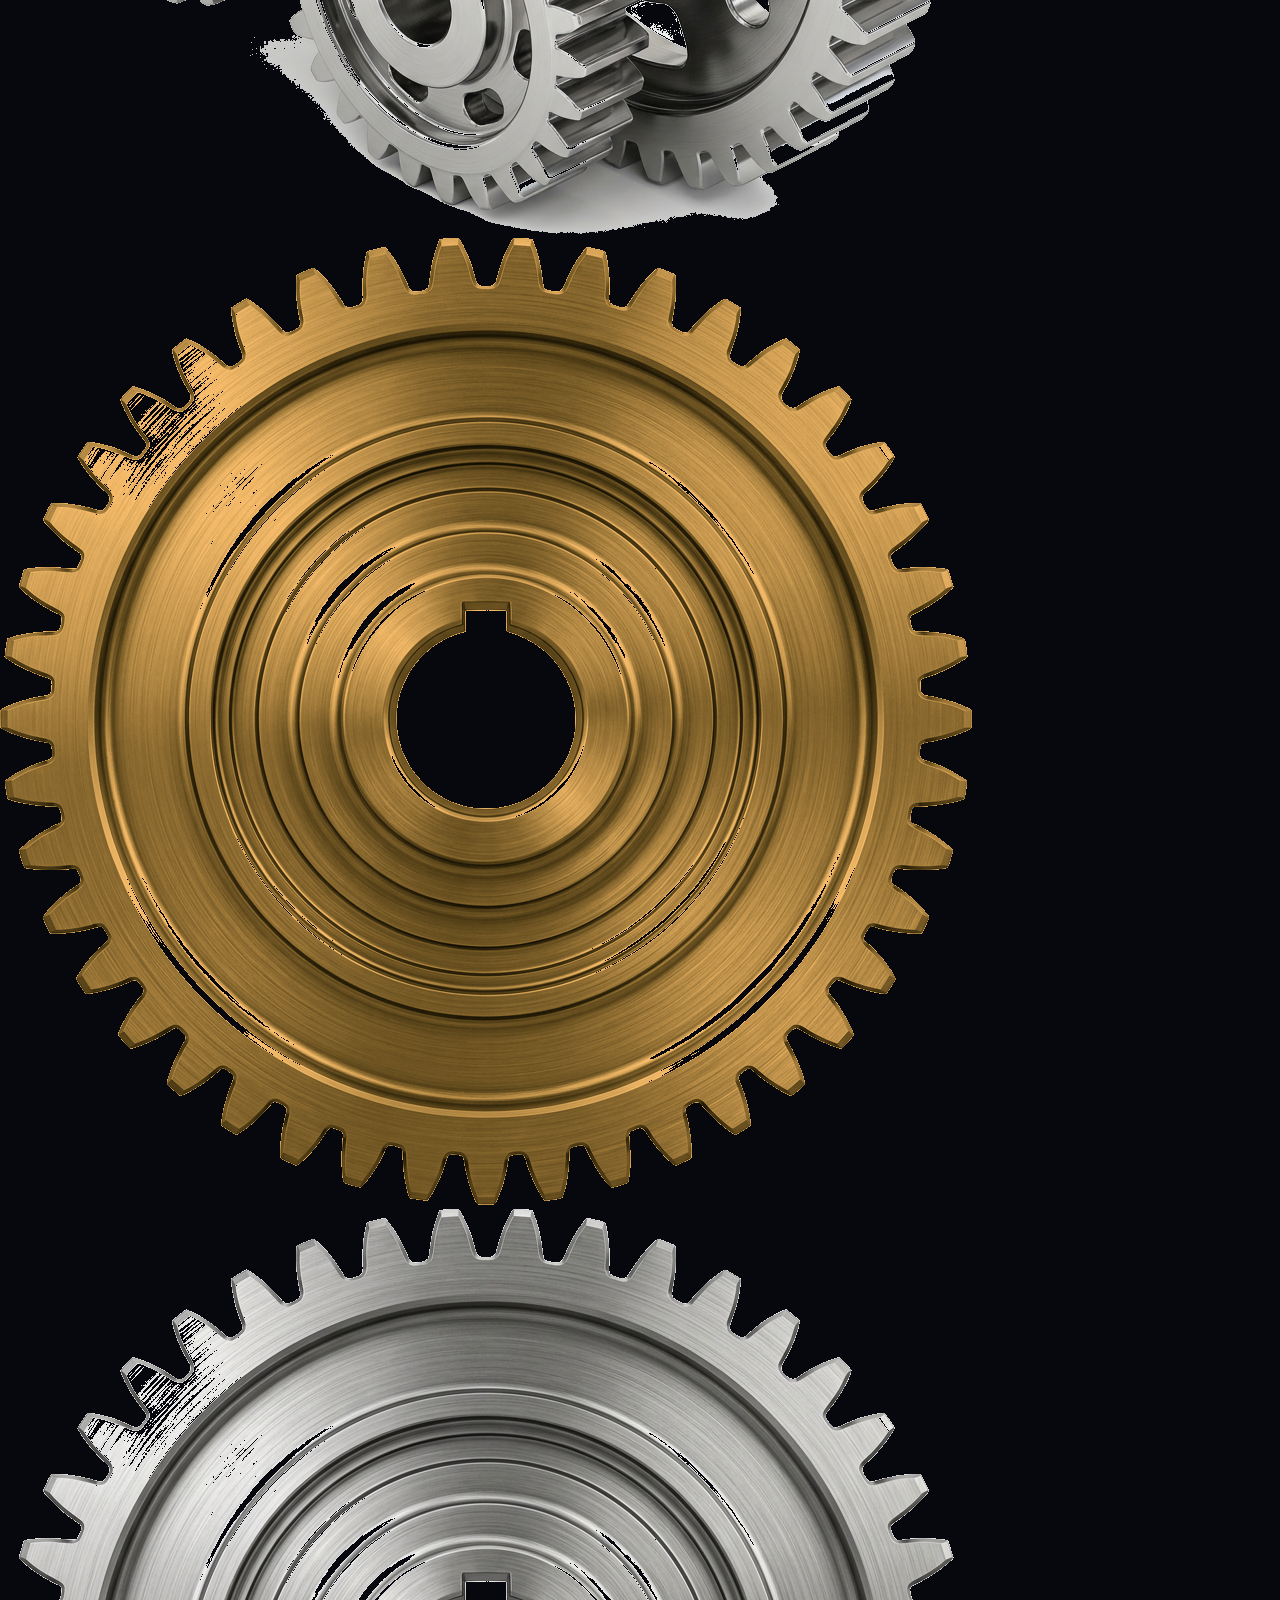
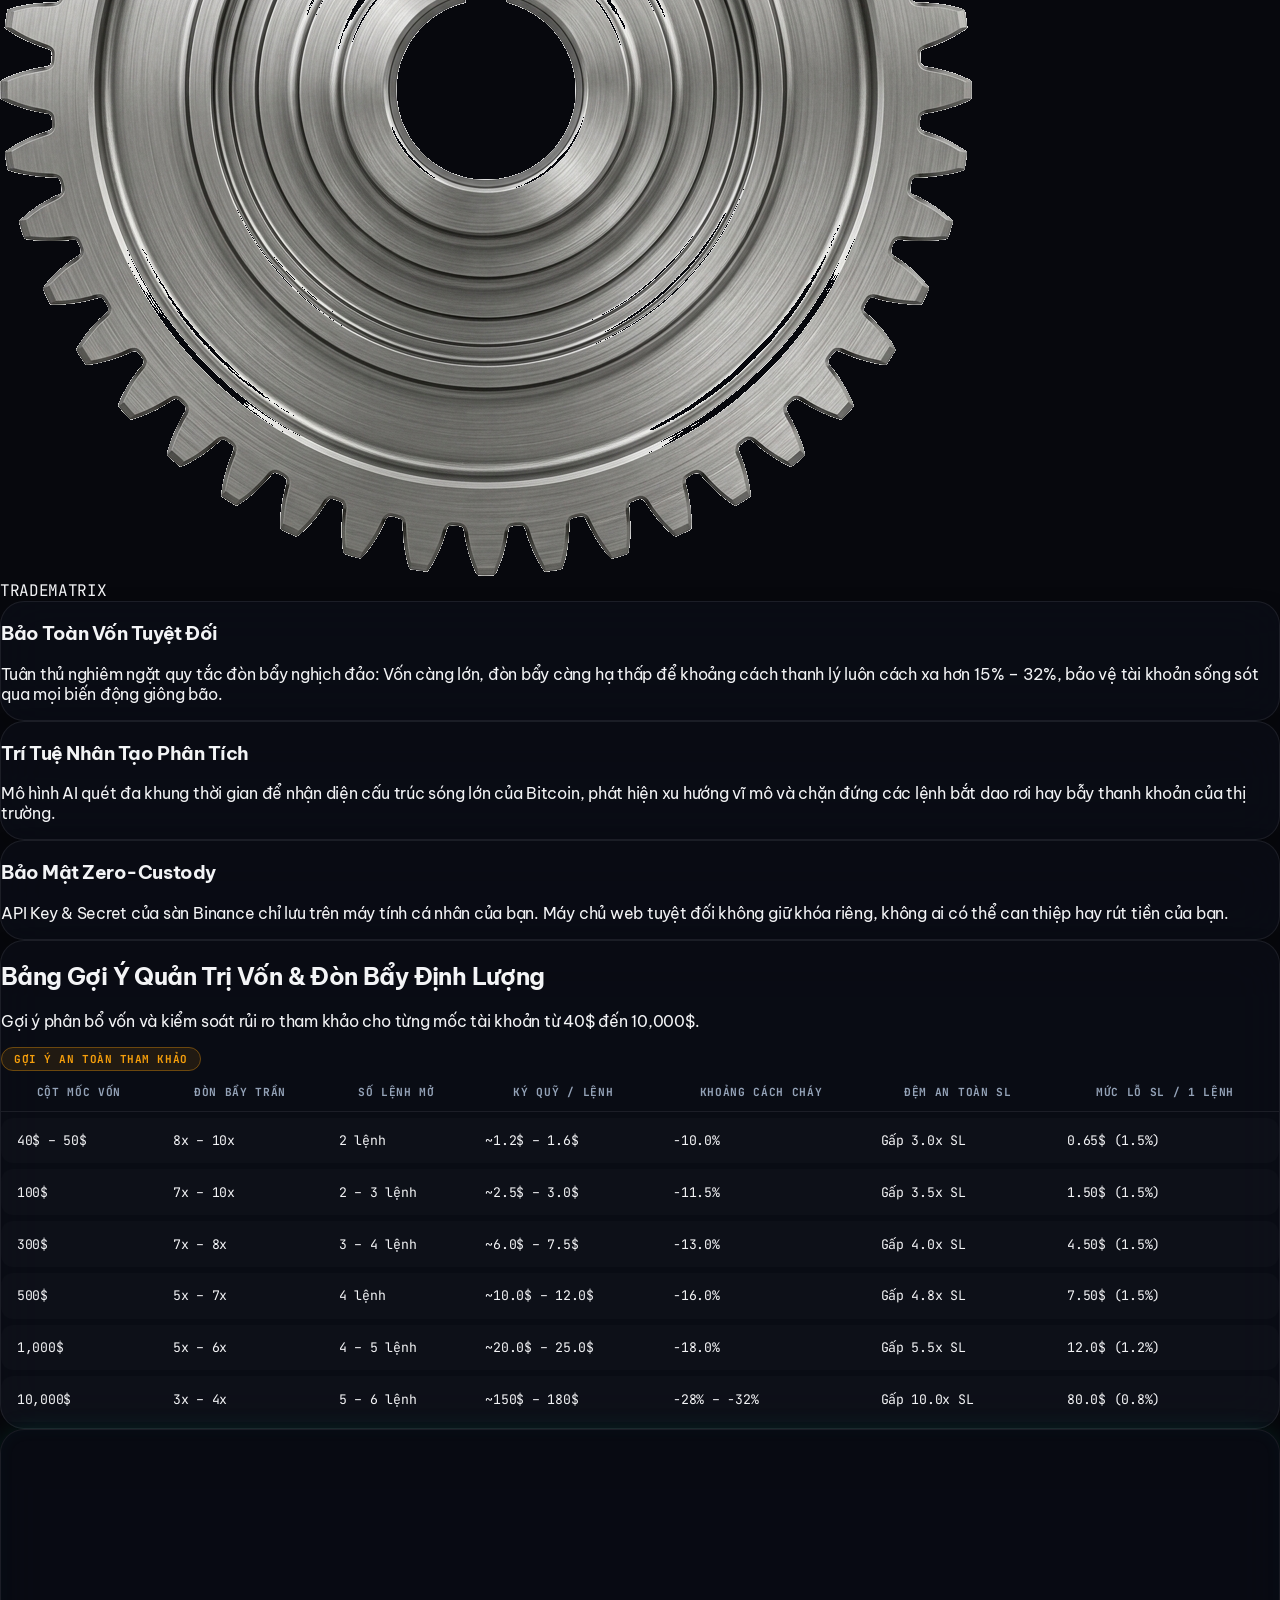
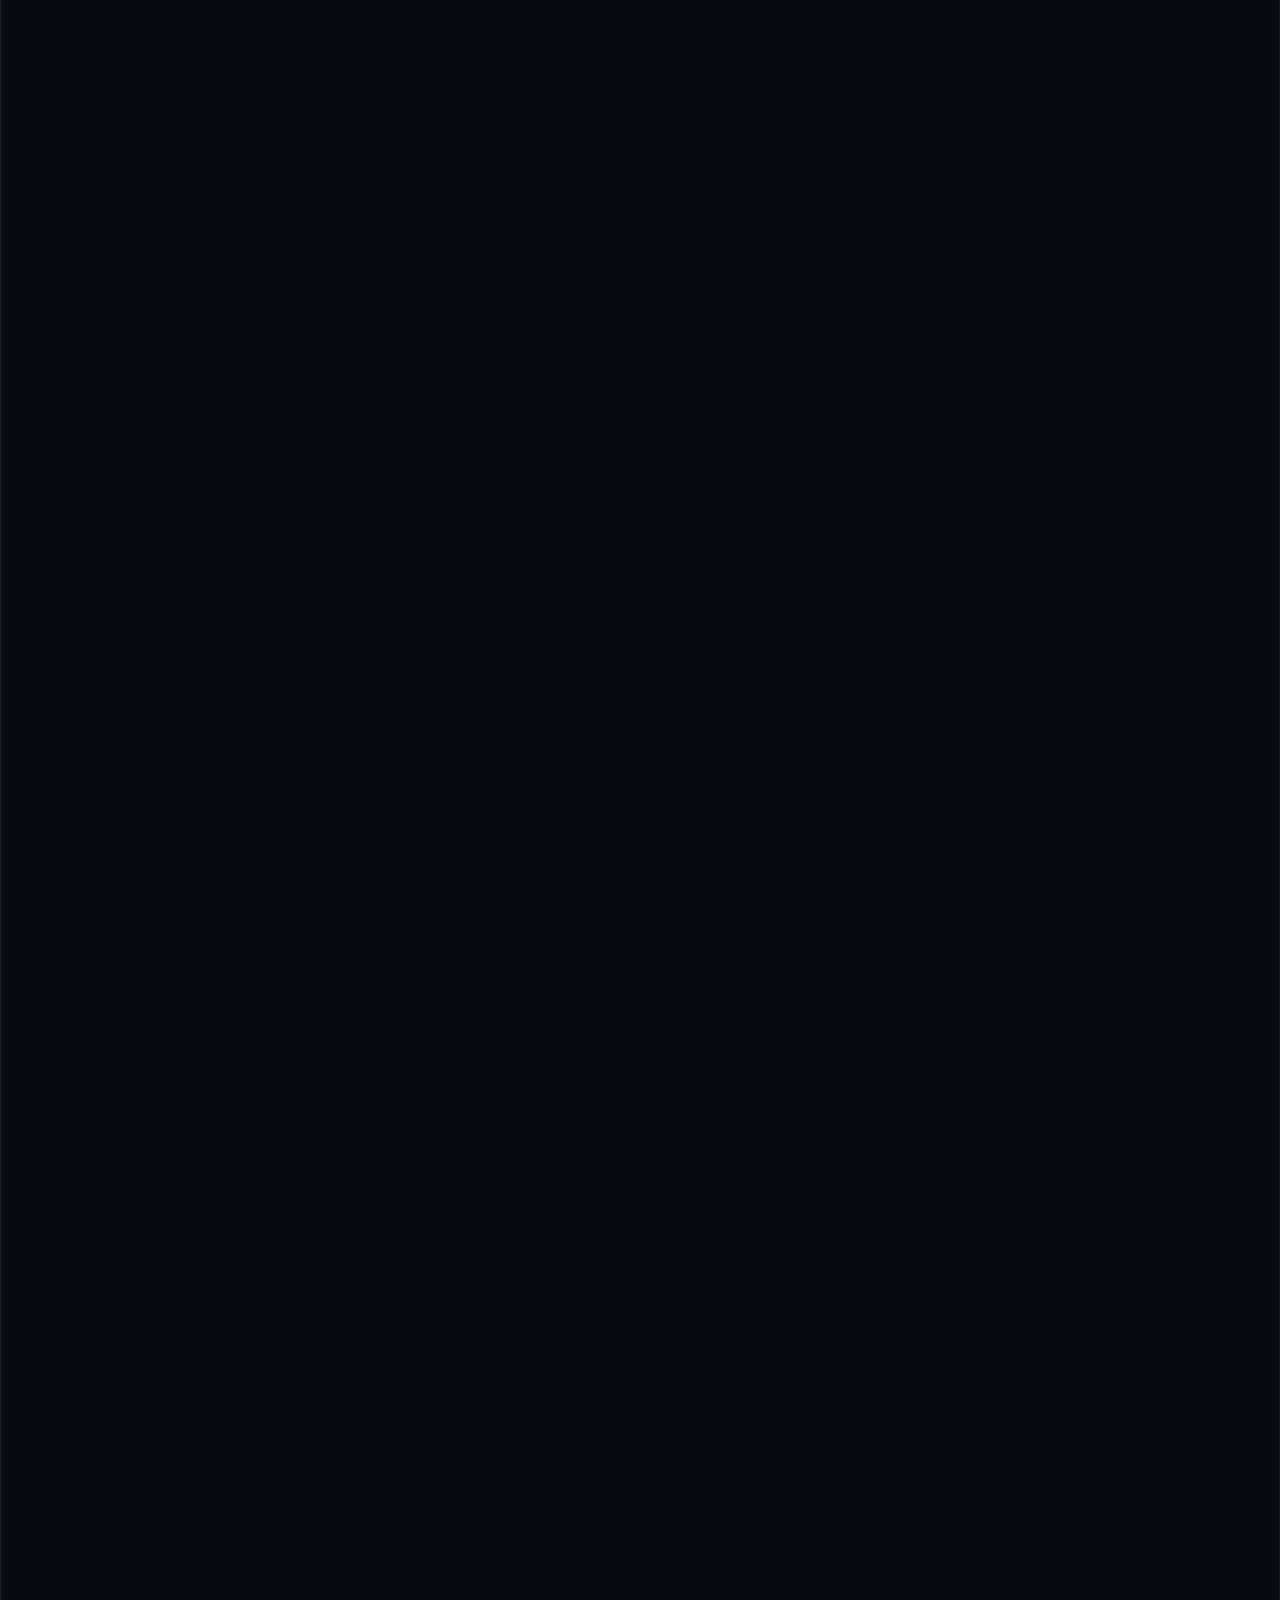
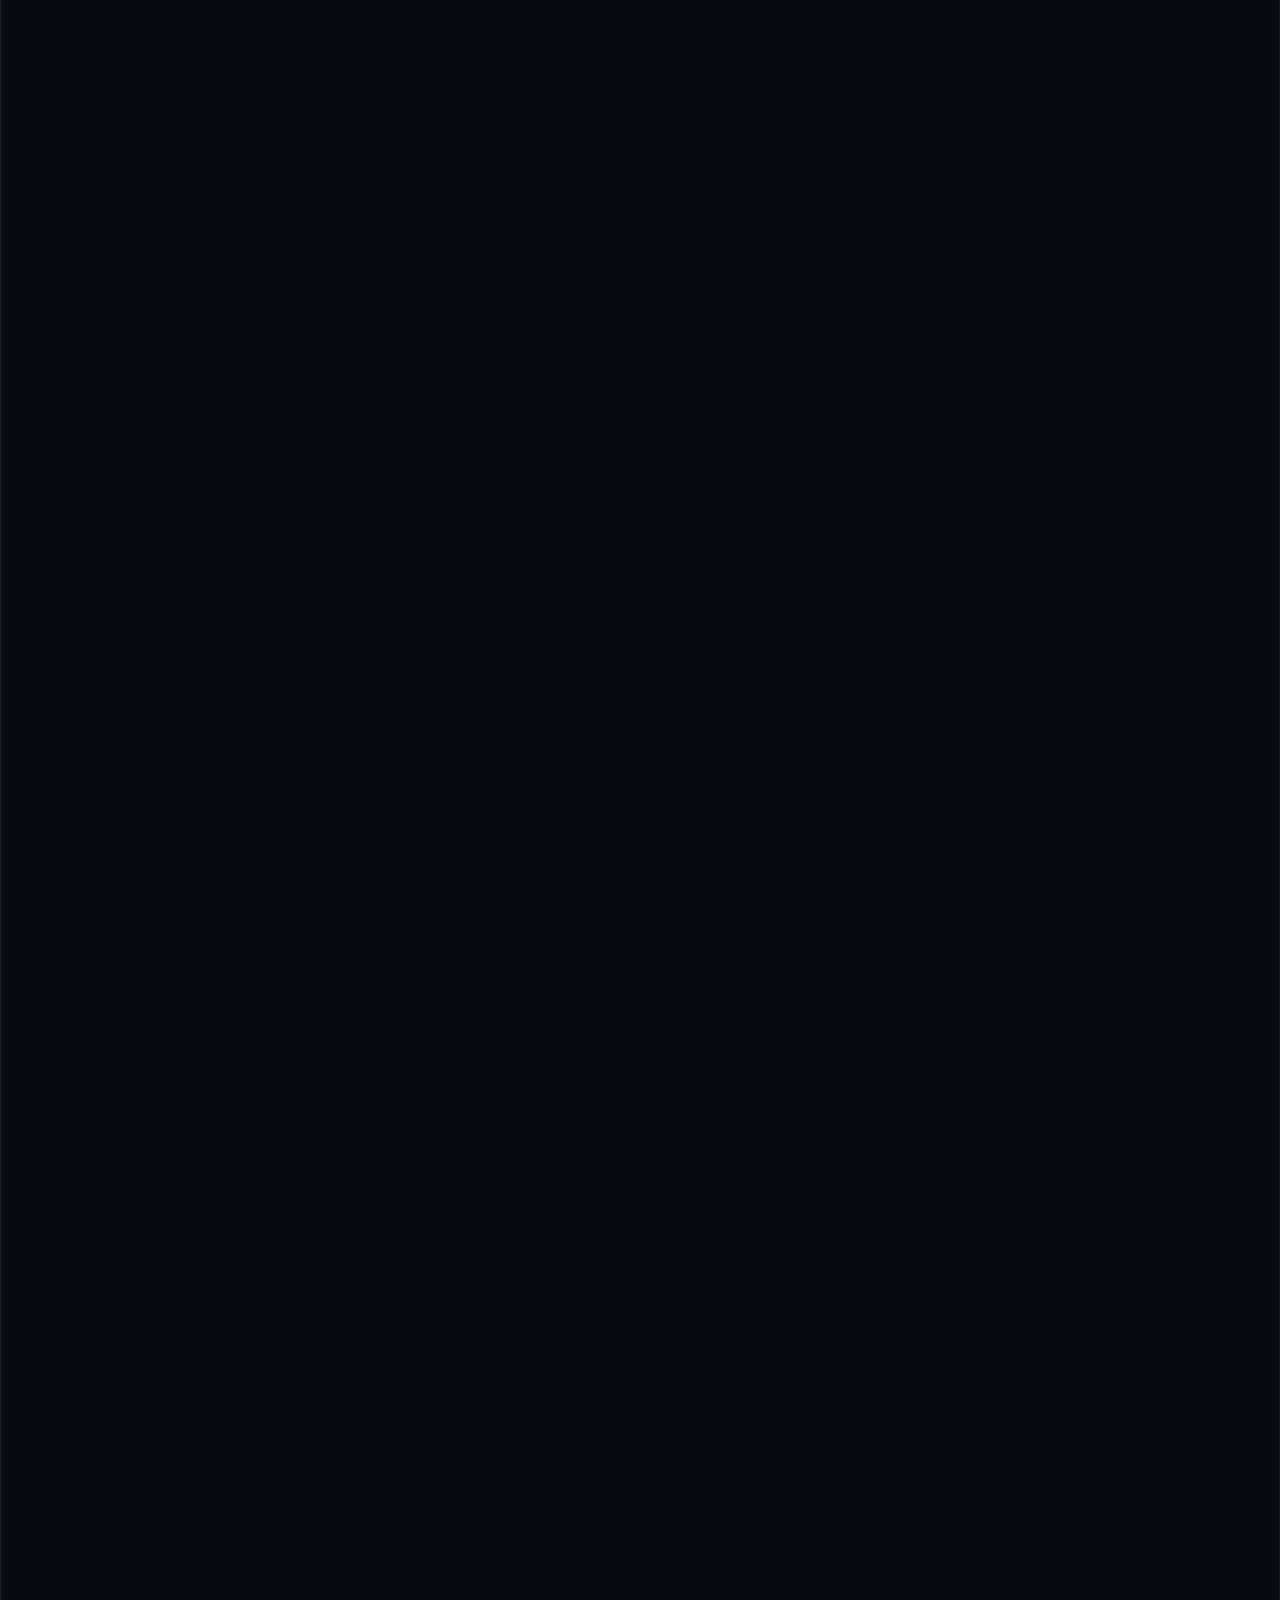
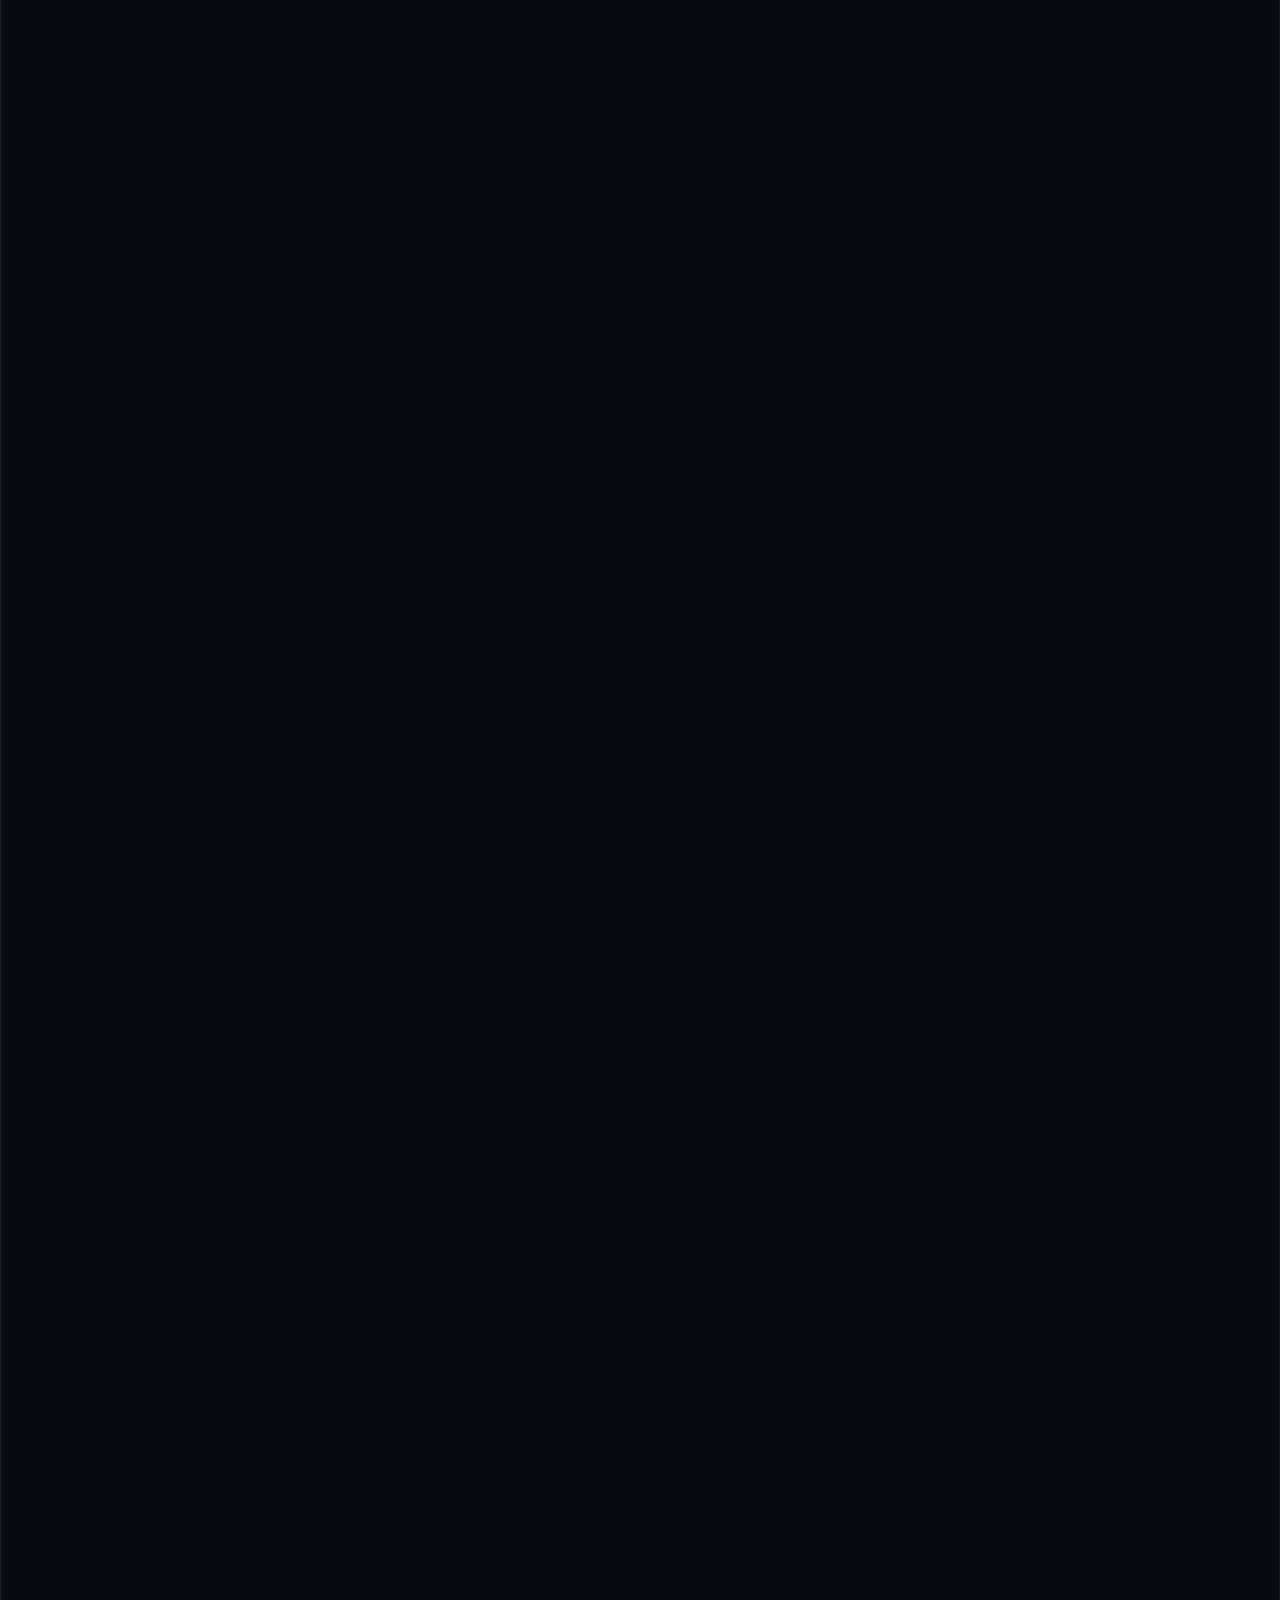
==== commit 1cbc041f: "feat: animate big 3D gear with rotation and electric lightning, add TradFi stock toggles, simplify b" ====
--- a/index.html
+++ b/index.html
@@ -20,7 +20,7 @@
   <!-- Lucide Icons -->
   <script src="https://unpkg.com/lucide@latest"></script>
   <!-- Custom Cyber Styles -->
-  <link rel="stylesheet" href="css/style.css">
+  <link rel="stylesheet" href="css/style.css?v=20261016_1925">
 </head>
 <body class="bg-[#07080d] text-gray-100 min-h-screen flex flex-col justify-between selection:bg-amber-400 selection:text-black overflow-x-hidden relative font-['Be_Vietnam_Pro',sans-serif]">
 
@@ -138,10 +138,31 @@
           <circle cx="200" cy="200" r="192" fill="none" stroke="#06b6d4" stroke-width="0.8" stroke-dasharray="3 14"/>
         </svg>
 
-        <!-- 3D Realistic Gear Assembly & Live Spinning Mechanism -->
+        <!-- 3D Realistic Gear Assembly & Live Spinning Mechanism with Electric Lightning -->
         <div class="relative w-80 sm:w-[420px] max-w-full flex items-center justify-center">
-          <!-- Main 3D Interlocking Mechanical Gear Assembly (Ảnh Cơ Khí 3D Chuẩn Pngtree) -->
-          <img src="assets/img/gear-assembly-3d.png" class="w-full h-auto object-contain drop-shadow-[0_20px_45px_rgba(0,0,0,0.9)] filter contrast-105 group-hover:scale-105 transition-transform duration-500 select-none pointer-events-none" alt="TradeMatrix 3D Mechanical Gears">
+          
+          <!-- Electric Field Halo (Dòng điện vây quanh phát sáng) -->
+          <div class="absolute inset-[-12px] sm:inset-[-20px] rounded-full border border-cyan-400/40 pointer-events-none animate-electric-field -z-0"></div>
+
+          <!-- Lightning Electric Arcs SVG Overlay (Tia sét giật vây quanh bánh răng) -->
+          <svg class="absolute inset-[-35px] sm:inset-[-50px] w-[calc(100%+70px)] sm:w-[calc(100%+100px)] h-[calc(100%+70px)] sm:h-[calc(100%+100px)] pointer-events-none z-10 animate-lightning overflow-visible" viewBox="0 0 500 500">
+            <!-- Lightning Arc 1 (Góc trên trái qua đỉnh bánh răng) -->
+            <path d="M 120 180 L 165 160 L 155 195 L 210 145 L 235 170 L 280 120 L 295 145 L 350 110" stroke="#00f3ff" stroke-width="2.5" stroke-linecap="round" stroke-linejoin="round" fill="none"/>
+            <path d="M 210 145 L 190 120 L 215 105" stroke="#38bdf8" stroke-width="1.5" stroke-linecap="round" fill="none"/>
+            <!-- Lightning Arc 2 (Vây quanh sườn phải và răng cưa) -->
+            <path d="M 370 160 L 395 210 L 375 230 L 420 270 L 390 295 L 415 340" stroke="#f59e0b" stroke-width="2.2" stroke-linecap="round" stroke-linejoin="round" fill="none"/>
+            <!-- Lightning Arc 3 (Vây quanh đáy bánh răng) -->
+            <path d="M 380 370 L 340 395 L 355 420 L 290 410 L 270 440 L 220 415 L 180 435" stroke="#00f3ff" stroke-width="2" stroke-linecap="round" stroke-linejoin="round" fill="none"/>
+          </svg>
+
+          <!-- Second Lightning Bolt Branch (Tia sét phụ giật lệch nhịp) -->
+          <svg class="absolute inset-[-35px] sm:inset-[-50px] w-[calc(100%+70px)] sm:w-[calc(100%+100px)] h-[calc(100%+70px)] sm:h-[calc(100%+100px)] pointer-events-none z-10 animate-lightning-delayed overflow-visible" viewBox="0 0 500 500">
+            <path d="M 90 260 L 140 250 L 125 285 L 170 295 L 160 330 L 210 350" stroke="#38bdf8" stroke-width="2.2" stroke-linecap="round" stroke-linejoin="round" fill="none"/>
+            <path d="M 260 90 L 275 130 L 295 115 L 320 155" stroke="#ffd700" stroke-width="2" stroke-linecap="round" fill="none"/>
+          </svg>
+
+          <!-- Main 3D Interlocking Mechanical Gear Assembly (Bánh răng to xoay cử động chuyển động) -->
+          <img src="assets/img/gear-assembly-3d.png" class="w-full h-auto object-contain drop-shadow-[0_20px_45px_rgba(0,0,0,0.9)] filter contrast-105 group-hover:scale-105 transition-transform duration-500 select-none pointer-events-none animate-spin-main-gear" alt="TradeMatrix 3D Mechanical Gears">
           
           <!-- Live Rotating 3D Gold Cog (Góc trên phải, xoay thuận chiều kim đồng hồ) -->
           <div class="absolute -top-6 -right-6 w-24 sm:w-32 h-24 sm:h-32 pointer-events-none drop-shadow-[0_0_20px_rgba(245,158,11,0.55)]">
@@ -157,7 +178,7 @@
         <!-- Engine Status Caption Badge -->
         <div class="inline-flex items-center space-x-2.5 px-4 py-1.5 rounded-full bg-white/[0.03] border border-amber-400/25 text-gray-300 text-xs mono-font backdrop-blur-md shadow-lg shadow-black/50 mt-6">
           <span class="w-2 h-2 rounded-full bg-amber-400 animate-ping"></span>
-          <span class="text-white font-bold">ĐỘNG CƠ ĐỊNH LƯỢNG 3D TRADEMATRIX</span>
+          <span class="text-white font-bold">TRADEMATRIX</span>
         </div>
       </div>
 
--- a/css/style.css
+++ b/css/style.css
@@ -254,3 +254,92 @@
   box-shadow: 0 0 25px -5px rgba(16, 185, 129, 0.25), inset 0 0 15px rgba(16, 185, 129, 0.05);
 }
 
+/* ==========================================================================
+   Main 3D Gear Rotation & Electric Lightning Arcs (Sét & Dòng Điện)
+   ========================================================================== */
+@keyframes spin-slow-main {
+  from { transform: rotate(0deg); }
+  to { transform: rotate(360deg); }
+}
+
+.animate-spin-main-gear {
+  animation: spin-slow-main 35s linear infinite;
+  transform-origin: center center;
+}
+
+@keyframes electric-lightning-strike {
+  0%, 70% {
+    opacity: 0;
+    filter: drop-shadow(0 0 0px transparent);
+  }
+  71% {
+    opacity: 0.95;
+    filter: drop-shadow(0 0 12px #00f3ff) drop-shadow(0 0 25px rgba(0,243,255,0.9));
+  }
+  72.5% {
+    opacity: 0.15;
+  }
+  74% {
+    opacity: 1;
+    filter: drop-shadow(0 0 16px #38bdf8) drop-shadow(0 0 35px #00f3ff) drop-shadow(0 0 50px rgba(245,158,11,0.6));
+  }
+  76% {
+    opacity: 0.2;
+  }
+  77.5% {
+    opacity: 0.9;
+    filter: drop-shadow(0 0 14px #00f3ff) drop-shadow(0 0 28px #38bdf8);
+  }
+  80% {
+    opacity: 0;
+    filter: drop-shadow(0 0 0px transparent);
+  }
+  100% {
+    opacity: 0;
+  }
+}
+
+.animate-lightning {
+  animation: electric-lightning-strike 6s ease-in-out infinite;
+}
+
+.animate-lightning-delayed {
+  animation: electric-lightning-strike 6s ease-in-out infinite 2.2s;
+}
+
+@keyframes electric-field-pulse {
+  0%, 68% {
+    opacity: 0;
+    transform: scale(0.97);
+  }
+  72%, 78% {
+    opacity: 0.8;
+    transform: scale(1.03);
+    box-shadow: 0 0 40px rgba(0, 243, 255, 0.45), inset 0 0 20px rgba(245, 158, 11, 0.3);
+  }
+  82%, 100% {
+    opacity: 0;
+    transform: scale(0.97);
+  }
+}
+
+.animate-electric-field {
+  animation: electric-field-pulse 6s ease-in-out infinite;
+}
+
+/* TradFi Toggle Button States */
+.tradfi-btn-active {
+  background: rgba(6, 182, 212, 0.2) !important;
+  border-color: rgba(6, 182, 212, 0.5) !important;
+  color: #38bdf8 !important;
+  box-shadow: 0 0 12px rgba(6, 182, 212, 0.3) !important;
+}
+
+.tradfi-btn-active-gold {
+  background: rgba(245, 158, 11, 0.2) !important;
+  border-color: rgba(245, 158, 11, 0.5) !important;
+  color: #fbbf24 !important;
+  box-shadow: 0 0 12px rgba(245, 158, 11, 0.3) !important;
+}
+
+
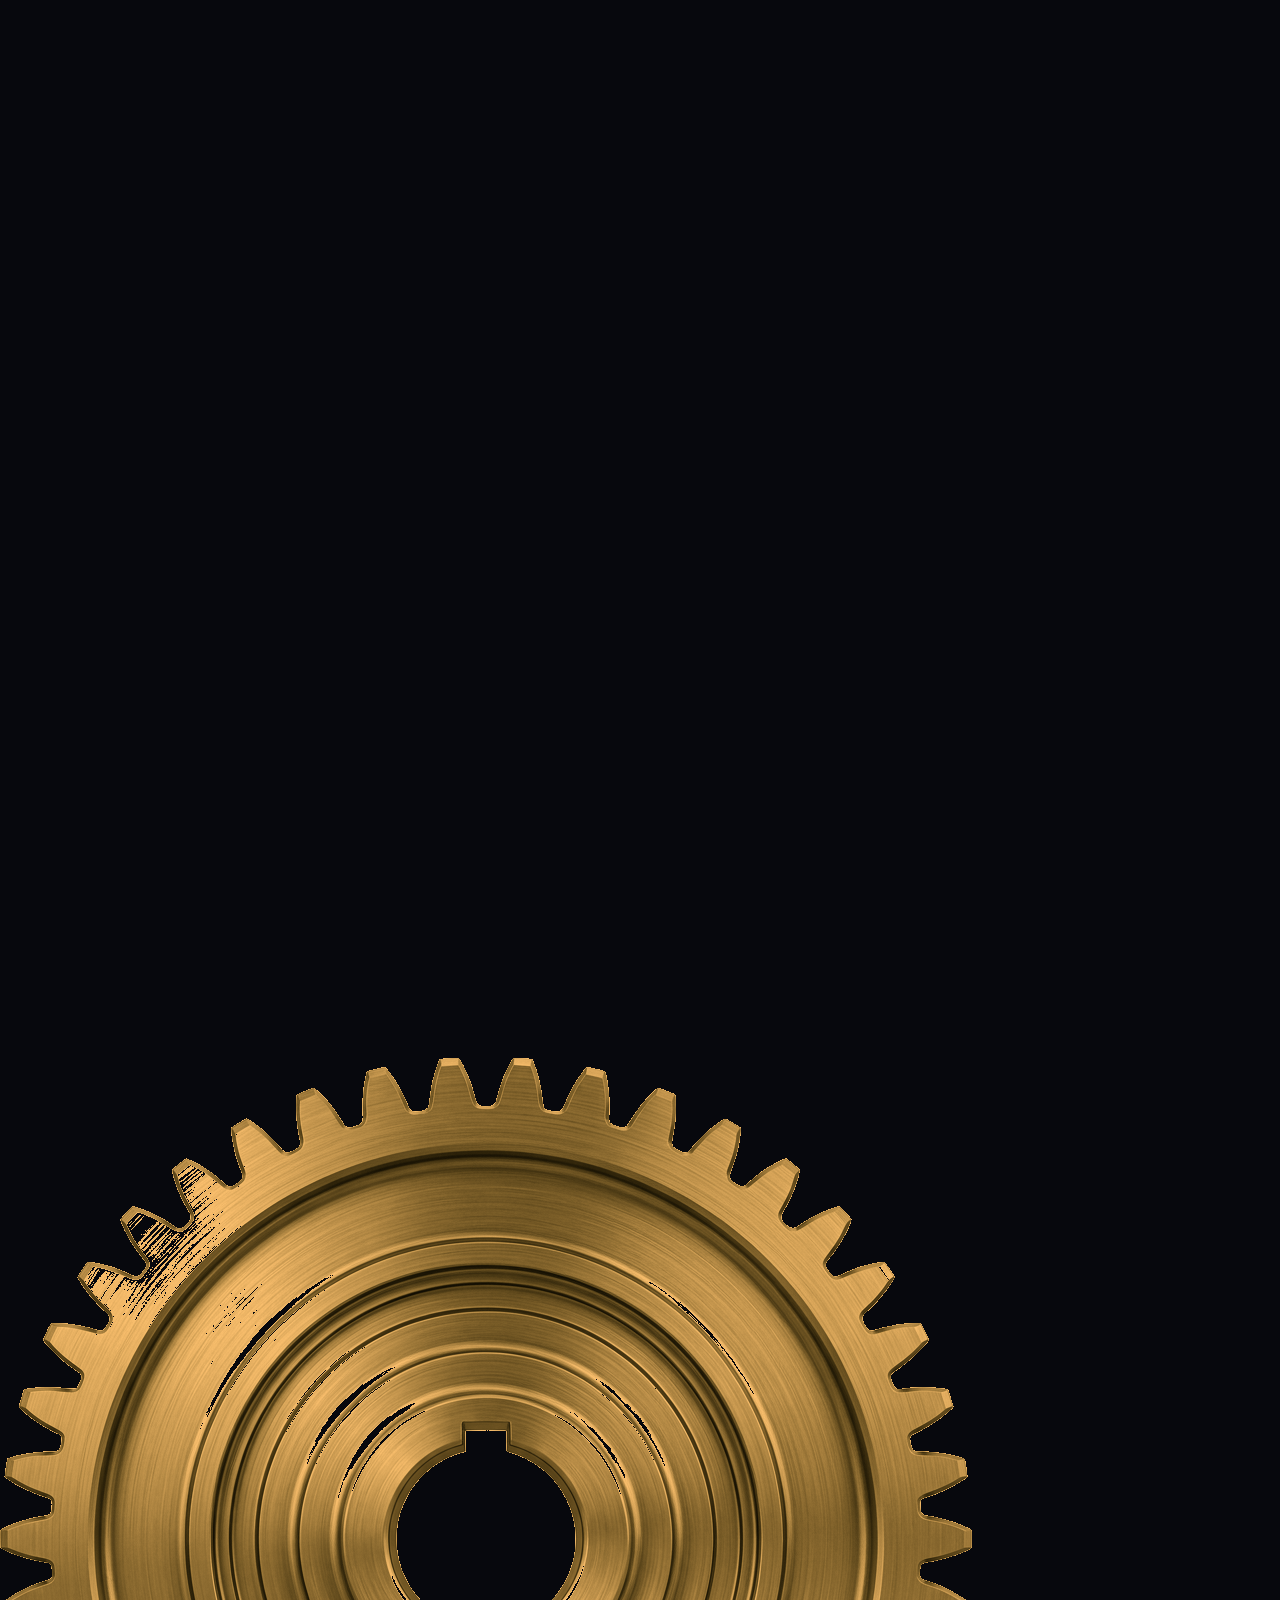
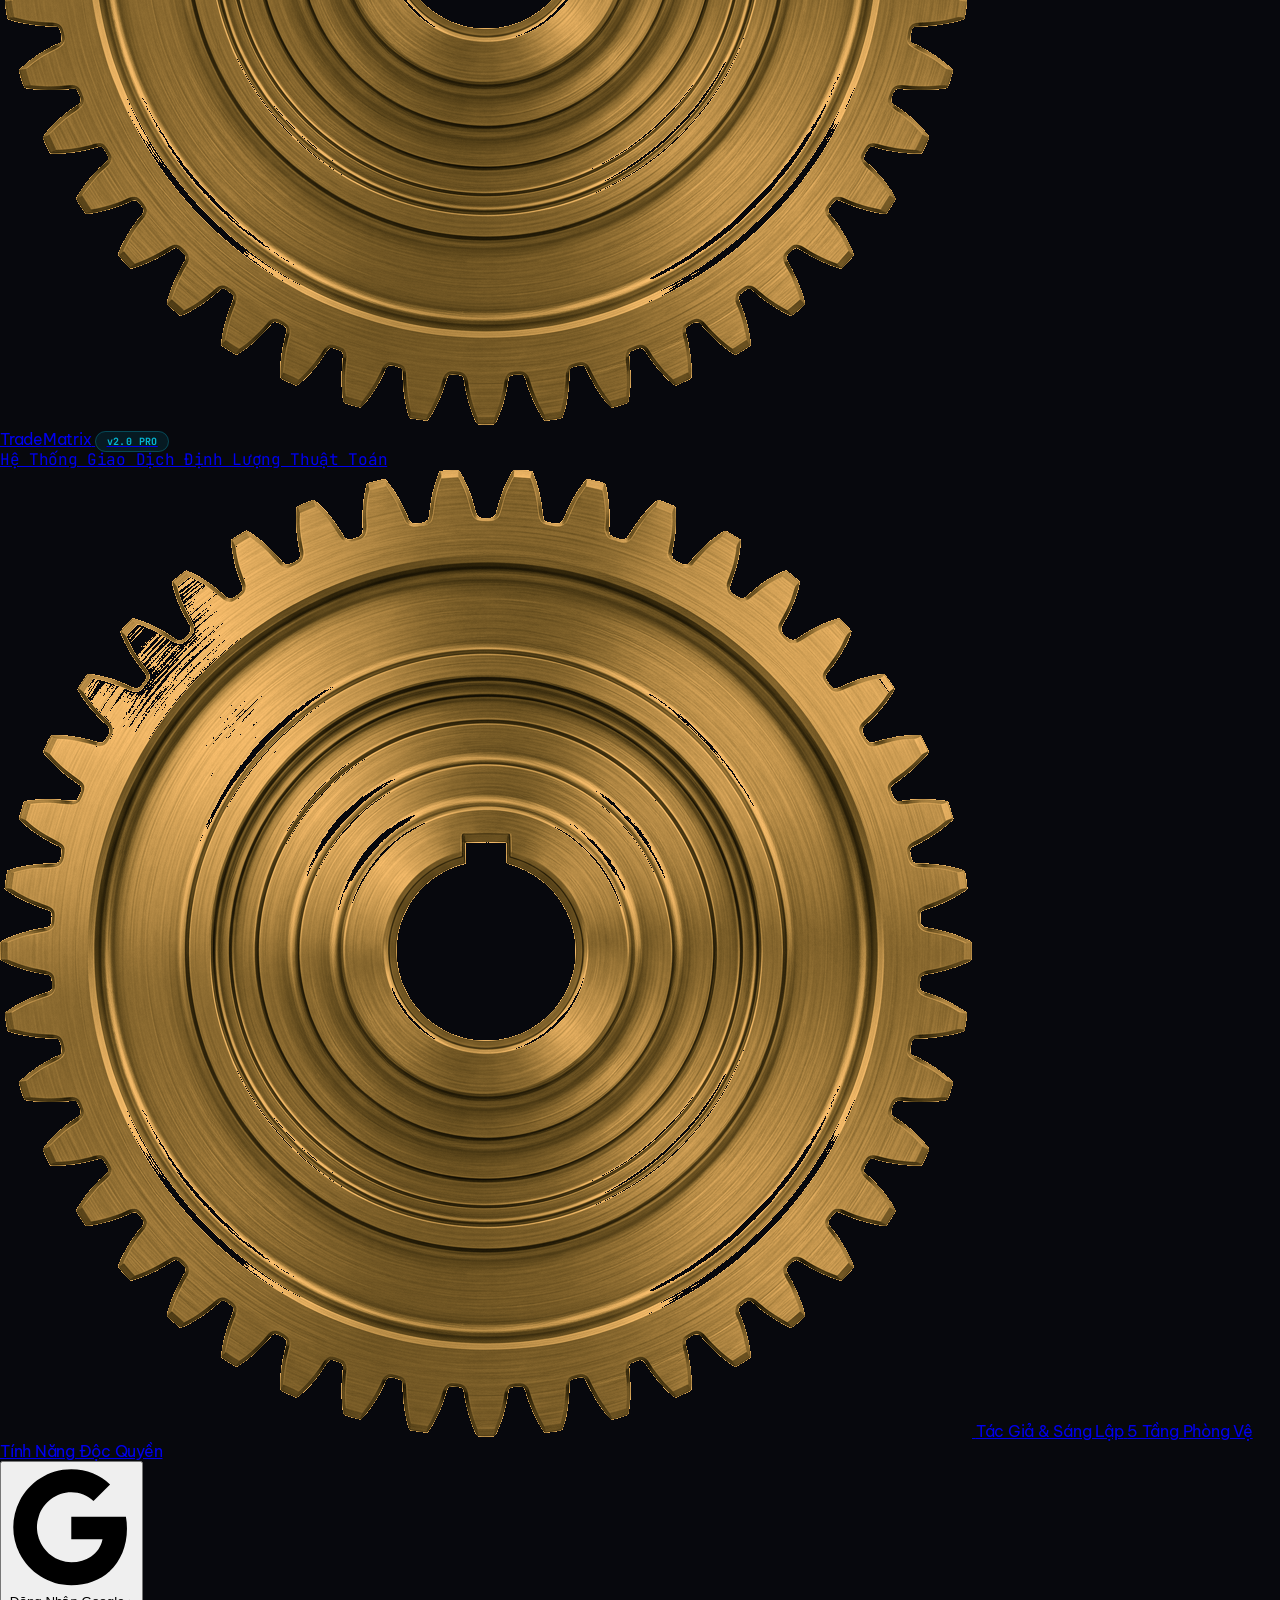
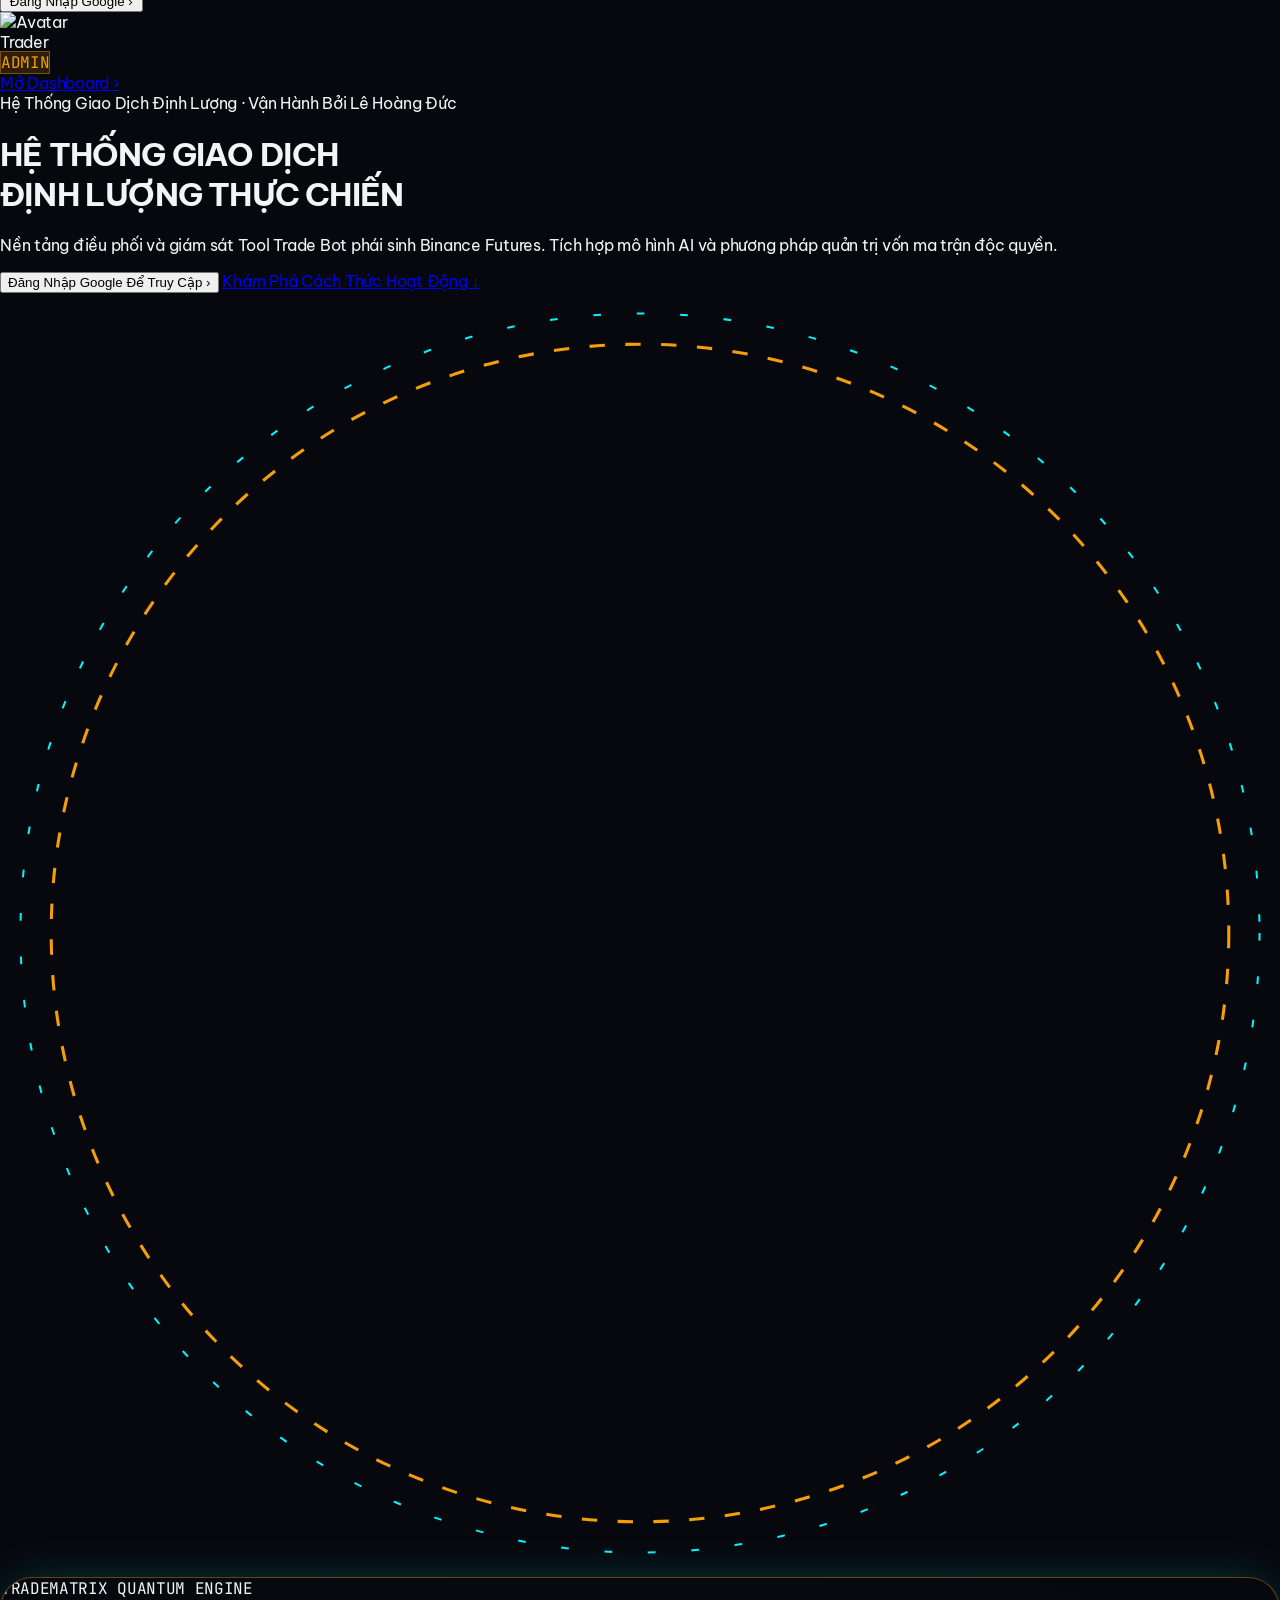
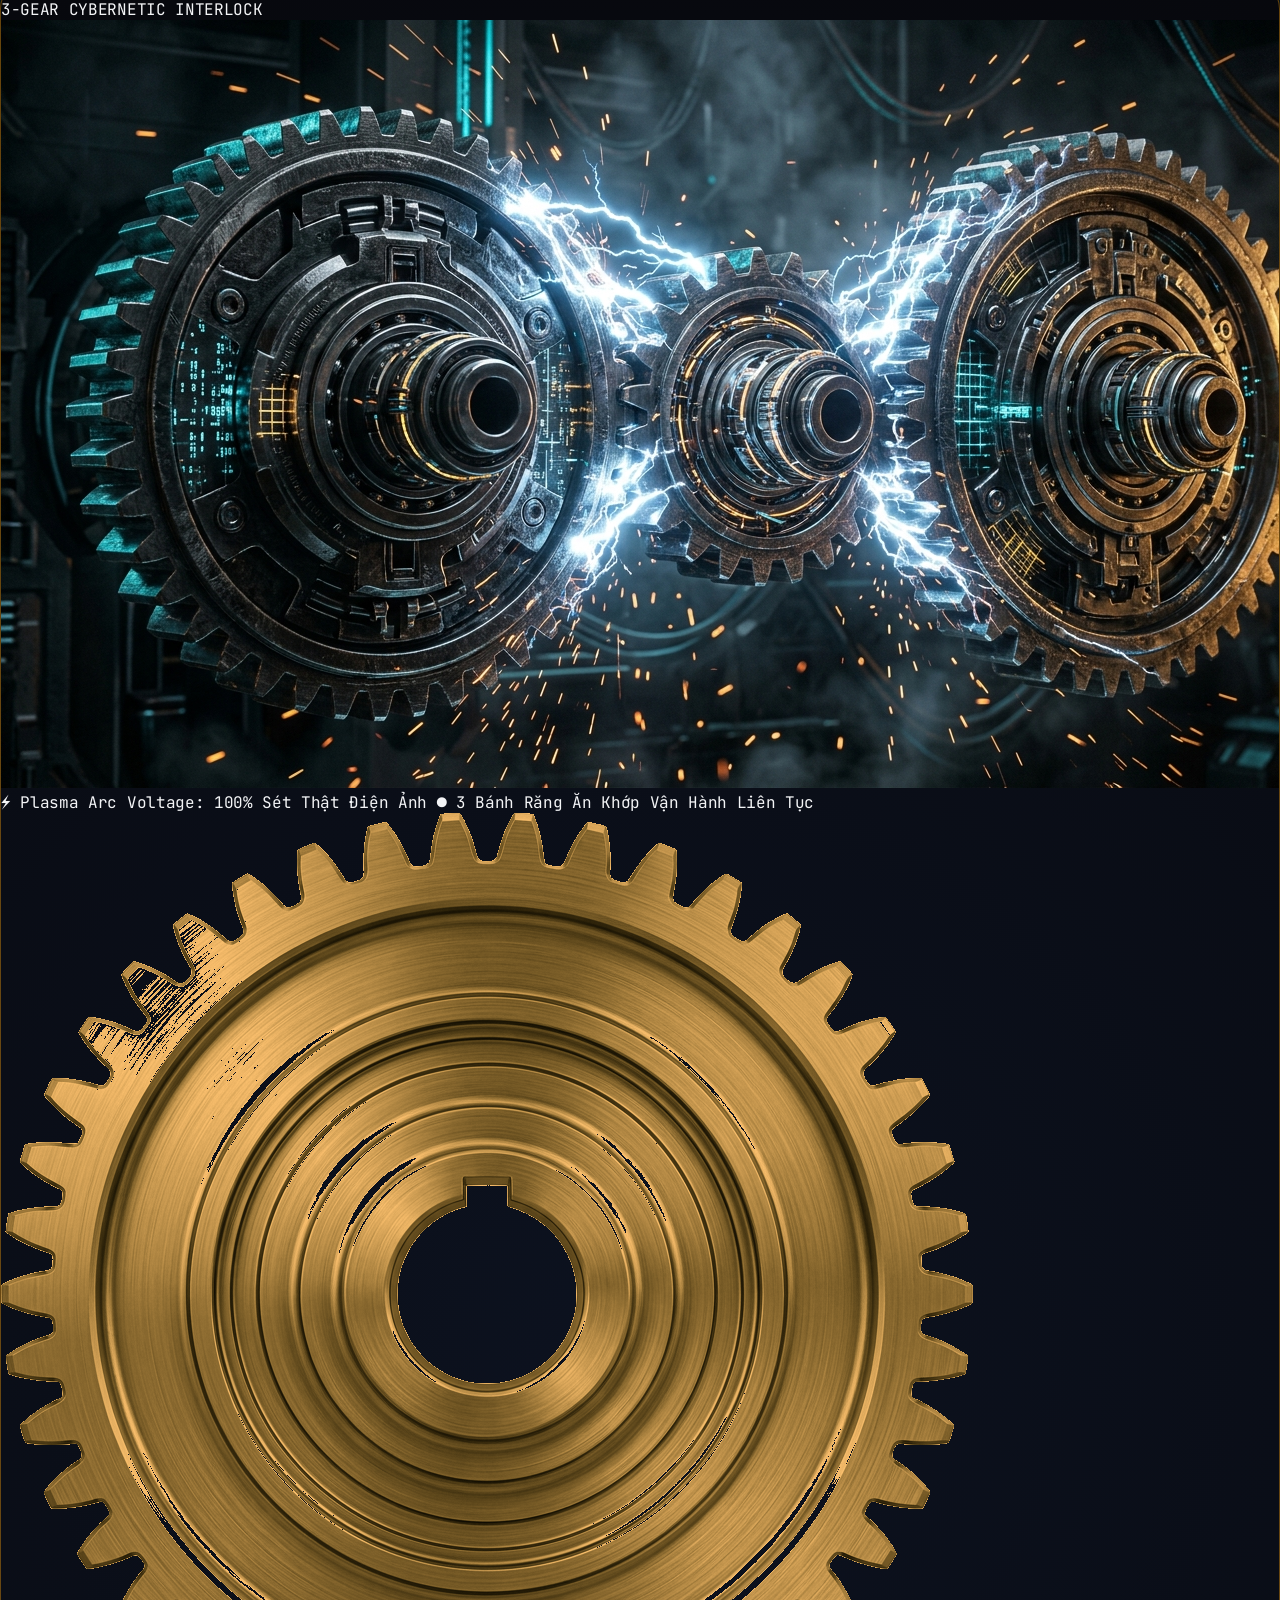
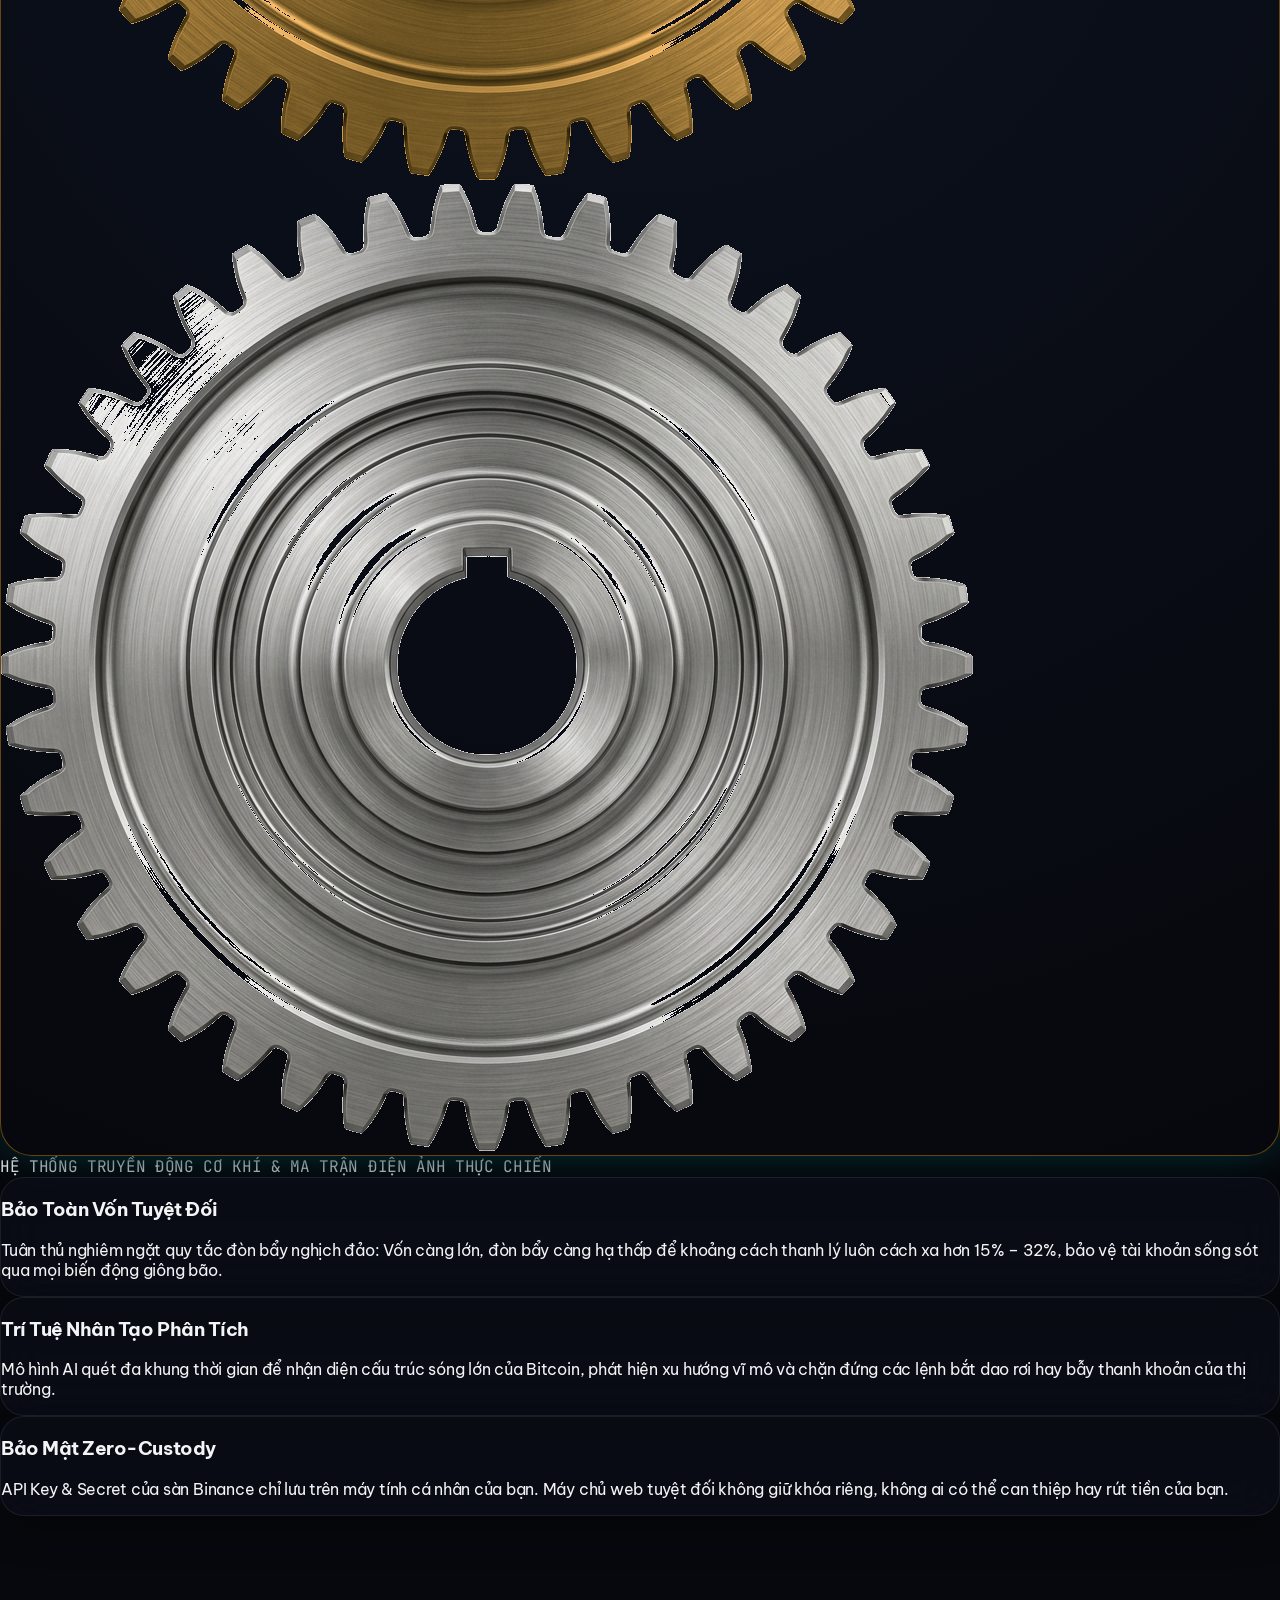
==== commit 535aaaad: "Update TradeMatrix client v2.0 zip, cinematic dark lightning gears, author reorder, 5-stage defense " ====
--- a/index.html
+++ b/index.html
@@ -56,12 +56,12 @@
 
       <!-- Quick Nav Links -->
       <nav class="hidden md:flex items-center space-x-6 text-sm font-medium text-gray-400">
-        <a href="#about" class="hover:text-amber-400 transition">Kiến Trúc</a>
-        <a href="#matrix-section" class="hover:text-amber-400 transition">Gợi Ý Quản Trị Vốn</a>
         <a href="#author" class="hover:text-amber-400 transition flex items-center gap-1.5 text-amber-400/90">
           <img src="assets/img/gear-gold-3d.png" class="w-3.5 h-3.5 object-contain animate-spin-cw" alt="Gear">
-          <span>Tác Giả & Liên Hệ</span>
+          <span>Tác Giả & Sáng Lập</span>
         </a>
+        <a href="#how-it-works" class="hover:text-amber-400 transition">5 Tầng Phòng Vệ</a>
+        <a href="#features" class="hover:text-amber-400 transition">Tính Năng Độc Quyền</a>
       </nav>
 
       <!-- Auth Action Button -->
@@ -120,65 +120,68 @@
           <span class="text-lg font-bold group-hover:translate-x-1 transition-transform">›</span>
         </button>
         
-        <a href="#matrix-section" class="w-full sm:w-auto flex items-center justify-center space-x-2 bg-white/[0.05] hover:bg-white/[0.1] border border-white/10 px-8 py-4 rounded-full text-white font-medium transition-all text-sm backdrop-blur-md">
-          <span>Xem Bảng Tra Cứu Vốn</span>
-          <span class="text-gray-400">↓</span>
+        <a href="#how-it-works" class="w-full sm:w-auto flex items-center justify-center space-x-2 bg-white/[0.05] hover:bg-white/[0.1] border border-white/10 px-8 py-4 rounded-full text-white font-medium transition-all text-sm backdrop-blur-md">
+          <span>Khám Phá Cách Thức Hoạt Động</span>
+          <span class="text-amber-400">↓</span>
         </a>
       </div>
 
-      <!-- Big 3D Mechanical Gear Engine (Đúng Chuẩn Cơ Khí 3D Thép Như Hình Mẫu) -->
-      <div class="my-14 relative flex flex-col items-center justify-center animate-gear-engine group">
+      <!-- Big Cinematic 3D Mechanical Gear Engine (3 Bánh Răng Ăn Khớp Điện Ảnh Sét Thật & Ma Trận Dark) -->
+      <div class="my-14 relative flex flex-col items-center justify-center group">
         
         <!-- Ambient Glowing Aura -->
-        <div class="absolute w-80 sm:w-96 h-80 sm:h-96 rounded-full bg-gradient-to-tr from-amber-500/25 via-cyan-500/20 to-emerald-500/15 blur-3xl pointer-events-none -z-10 animate-gear-glow"></div>
-
-        <!-- Outer Tech HUD Radial Compass -->
-        <svg class="absolute w-[360px] sm:w-[460px] h-[360px] sm:h-[460px] pointer-events-none opacity-25 -z-0" viewBox="0 0 400 400">
-          <circle cx="200" cy="200" r="180" fill="none" stroke="#f59e0b" stroke-width="1.2" stroke-dasharray="6 8"/>
-          <circle cx="200" cy="200" r="192" fill="none" stroke="#06b6d4" stroke-width="0.8" stroke-dasharray="3 14"/>
+        <div class="absolute w-[340px] sm:w-[540px] h-[340px] sm:h-[540px] rounded-full bg-gradient-to-tr from-cyan-500/20 via-amber-500/25 to-blue-600/20 blur-3xl pointer-events-none -z-10 animate-gear-glow"></div>
+
+        <!-- Outer Tech HUD Compass Ring -->
+        <svg class="absolute w-[380px] sm:w-[580px] h-[380px] sm:h-[580px] pointer-events-none opacity-20 -z-0" viewBox="0 0 500 500">
+          <circle cx="250" cy="250" r="230" fill="none" stroke="#f59e0b" stroke-width="1.2" stroke-dasharray="6 8"/>
+          <circle cx="250" cy="250" r="242" fill="none" stroke="#00f3ff" stroke-width="0.8" stroke-dasharray="3 14"/>
         </svg>
 
-        <!-- 3D Realistic Gear Assembly & Live Spinning Mechanism with Electric Lightning -->
-        <div class="relative w-80 sm:w-[420px] max-w-full flex items-center justify-center">
+        <!-- Main Cinematic Dark Frame with Real Lightning & Matrix Transmission -->
+        <div class="cinematic-gear-frame relative w-80 sm:w-[520px] md:w-[640px] max-w-full p-2.5 sm:p-4 backdrop-blur-2xl">
           
-          <!-- Electric Field Halo (Dòng điện vây quanh phát sáng) -->
-          <div class="absolute inset-[-12px] sm:inset-[-20px] rounded-full border border-cyan-400/40 pointer-events-none animate-electric-field -z-0"></div>
-
-          <!-- Lightning Electric Arcs SVG Overlay (Tia sét giật vây quanh bánh răng) -->
-          <svg class="absolute inset-[-35px] sm:inset-[-50px] w-[calc(100%+70px)] sm:w-[calc(100%+100px)] h-[calc(100%+70px)] sm:h-[calc(100%+100px)] pointer-events-none z-10 animate-lightning overflow-visible" viewBox="0 0 500 500">
-            <!-- Lightning Arc 1 (Góc trên trái qua đỉnh bánh răng) -->
-            <path d="M 120 180 L 165 160 L 155 195 L 210 145 L 235 170 L 280 120 L 295 145 L 350 110" stroke="#00f3ff" stroke-width="2.5" stroke-linecap="round" stroke-linejoin="round" fill="none"/>
-            <path d="M 210 145 L 190 120 L 215 105" stroke="#38bdf8" stroke-width="1.5" stroke-linecap="round" fill="none"/>
-            <!-- Lightning Arc 2 (Vây quanh sườn phải và răng cưa) -->
-            <path d="M 370 160 L 395 210 L 375 230 L 420 270 L 390 295 L 415 340" stroke="#f59e0b" stroke-width="2.2" stroke-linecap="round" stroke-linejoin="round" fill="none"/>
-            <!-- Lightning Arc 3 (Vây quanh đáy bánh răng) -->
-            <path d="M 380 370 L 340 395 L 355 420 L 290 410 L 270 440 L 220 415 L 180 435" stroke="#00f3ff" stroke-width="2" stroke-linecap="round" stroke-linejoin="round" fill="none"/>
-          </svg>
-
-          <!-- Second Lightning Bolt Branch (Tia sét phụ giật lệch nhịp) -->
-          <svg class="absolute inset-[-35px] sm:inset-[-50px] w-[calc(100%+70px)] sm:w-[calc(100%+100px)] h-[calc(100%+70px)] sm:h-[calc(100%+100px)] pointer-events-none z-10 animate-lightning-delayed overflow-visible" viewBox="0 0 500 500">
-            <path d="M 90 260 L 140 250 L 125 285 L 170 295 L 160 330 L 210 350" stroke="#38bdf8" stroke-width="2.2" stroke-linecap="round" stroke-linejoin="round" fill="none"/>
-            <path d="M 260 90 L 275 130 L 295 115 L 320 155" stroke="#ffd700" stroke-width="2" stroke-linecap="round" fill="none"/>
-          </svg>
-
-          <!-- Main 3D Interlocking Mechanical Gear Assembly (Bánh răng to xoay cử động chuyển động) -->
-          <img src="assets/img/gear-assembly-3d.png" class="w-full h-auto object-contain drop-shadow-[0_20px_45px_rgba(0,0,0,0.9)] filter contrast-105 group-hover:scale-105 transition-transform duration-500 select-none pointer-events-none animate-spin-main-gear" alt="TradeMatrix 3D Mechanical Gears">
-          
-          <!-- Live Rotating 3D Gold Cog (Góc trên phải, xoay thuận chiều kim đồng hồ) -->
-          <div class="absolute -top-6 -right-6 w-24 sm:w-32 h-24 sm:h-32 pointer-events-none drop-shadow-[0_0_20px_rgba(245,158,11,0.55)]">
-            <img src="assets/img/gear-gold-3d.png" class="w-full h-full object-contain animate-spin-cw" alt="Spinning 3D Gold Gear">
-          </div>
-
-          <!-- Live Rotating 3D Steel Cog (Góc dưới trái, xoay nghịch chiều ăn khớp) -->
-          <div class="absolute -bottom-6 -left-6 w-20 sm:w-28 h-20 sm:h-28 pointer-events-none drop-shadow-[0_0_20px_rgba(6,182,212,0.55)]">
-            <img src="assets/img/gear-ortho-3d.png" class="w-full h-full object-contain animate-spin-ccw" alt="Spinning 3D Steel Gear">
+          <!-- Realistic Lightning Arc Pulsing Overlay -->
+          <div class="absolute inset-0 pointer-events-none z-10 animate-lightning-pulse bg-gradient-to-tr from-cyan-400/10 via-transparent to-amber-400/10"></div>
+
+          <!-- Top Header Bar of Engine Frame -->
+          <div class="flex items-center justify-between px-3 py-1.5 mb-2 border-b border-white/10 text-[10px] mono-font text-gray-400">
+            <div class="flex items-center space-x-1.5">
+              <span class="w-2 h-2 rounded-full bg-emerald-400 animate-ping"></span>
+              <span class="text-white font-bold">TRADEMATRIX QUANTUM ENGINE</span>
+            </div>
+            <span class="text-amber-400 font-semibold tracking-wider">3-GEAR CYBERNETIC INTERLOCK</span>
+          </div>
+
+          <!-- The Masterpiece Cinematic Image -->
+          <div class="relative rounded-2xl overflow-hidden border border-white/10 bg-black/80 shadow-2xl">
+            <img src="assets/img/gear-matrix-lightning-cinematic.jpg" 
+                 class="w-full h-auto object-cover object-center select-none group-hover:scale-105 transition-transform duration-700 filter contrast-110 drop-shadow-[0_20px_45px_rgba(0,0,0,0.95)]" 
+                alt="TradeMatrix Cinematic Dark Mechanical Gears with Real Lightning">
+            
+            <!-- Subtle Cyber Grid Vignette -->
+            <div class="absolute inset-0 bg-gradient-to-t from-[#07080d]/80 via-transparent to-transparent pointer-events-none"></div>
+          </div>
+
+          <!-- Bottom Status Bar -->
+          <div class="flex items-center justify-between px-3 py-2 mt-2 text-[10px] mono-font text-gray-400">
+            <span class="text-cyan-300">⚡ Plasma Arc Voltage: 100% Sét Thật Điện Ảnh</span>
+            <span class="text-emerald-400">● 3 Bánh Răng Ăn Khớp Vận Hành Liên Tục</span>
+          </div>
+
+          <!-- Live Spinning Accent Cogs for kinetic interactive depth -->
+          <div class="absolute -top-4 -right-4 w-16 sm:w-20 h-16 sm:h-20 pointer-events-none drop-shadow-[0_0_15px_rgba(245,158,11,0.6)]">
+            <img src="assets/img/gear-gold-3d.png" class="w-full h-full object-contain animate-spin-cw" alt="Live Spinning Cog">
+          </div>
+          <div class="absolute -bottom-4 -left-4 w-14 sm:w-16 h-14 sm:h-16 pointer-events-none drop-shadow-[0_0_15px_rgba(6,182,212,0.6)]">
+            <img src="assets/img/gear-ortho-3d.png" class="w-full h-full object-contain animate-spin-ccw" alt="Live Spinning Cog">
           </div>
         </div>
 
         <!-- Engine Status Caption Badge -->
-        <div class="inline-flex items-center space-x-2.5 px-4 py-1.5 rounded-full bg-white/[0.03] border border-amber-400/25 text-gray-300 text-xs mono-font backdrop-blur-md shadow-lg shadow-black/50 mt-6">
-          <span class="w-2 h-2 rounded-full bg-amber-400 animate-ping"></span>
-          <span class="text-white font-bold">TRADEMATRIX</span>
+        <div class="inline-flex items-center space-x-2.5 px-5 py-2 rounded-full bg-white/[0.04] border border-amber-400/30 text-gray-200 text-xs mono-font backdrop-blur-md shadow-xl shadow-black/80 mt-6">
+          <span class="w-2.5 h-2.5 rounded-full bg-cyan-400 animate-ping"></span>
+          <span class="text-white font-extrabold tracking-wider">HỆ THỐNG TRUYỀN ĐỘNG CƠ KHÍ & MA TRẬN ĐIỆN ẢNH THỰC CHIẾN</span>
         </div>
       </div>
 
@@ -215,228 +218,14 @@
         </div>
       </div>
 
-      <!-- Matrix Preview Section -->
-      <div id="matrix-section" class="kenzo-card p-6 sm:p-10 mb-16 text-left border-amber-400/20 shadow-2xl shadow-amber-500/5">
-        <div class="flex flex-col md:flex-row md:items-center justify-between pb-6 border-b border-white/10 mb-6 gap-4">
-          <div>
-            <div class="flex items-center space-x-3 mb-1">
-              <div class="w-8 h-8 rounded-xl bg-amber-400/10 border border-amber-400/30 flex items-center justify-center text-amber-400">
-                <i data-lucide="layers" class="w-4 h-4"></i>
-              </div>
-              <h2 class="text-xl sm:text-2xl font-black text-white tracking-wide">
-                Bảng Gợi Ý Quản Trị Vốn & Đòn Bẩy Định Lượng
-              </h2>
-            </div>
-            <p class="text-xs text-gray-400 ml-11">
-              Gợi ý phân bổ vốn và kiểm soát rủi ro tham khảo cho từng mốc tài khoản từ 40$ đến 10,000$.
-            </p>
-          </div>
-          <div>
-            <span class="pill-badge-gold">GỢI Ý AN TOÀN THAM KHẢO</span>
-          </div>
-        </div>
-
-        <div class="overflow-x-auto">
-          <table class="terminal-table">
-            <thead>
-              <tr>
-                <th>Cột Mốc Vốn</th>
-                <th>Đòn Bẩy Trần</th>
-                <th>Số Lệnh Mở</th>
-                <th>Ký Quỹ / Lệnh</th>
-                <th>Khoảng Cách Cháy</th>
-                <th>Đệm An Toàn SL</th>
-                <th>Mức Lỗ SL / 1 Lệnh</th>
-              </tr>
-            </thead>
-            <tbody>
-              <tr>
-                <td>
-                  <span class="px-2.5 py-1 rounded-lg bg-white/[0.04] border border-white/10 text-white font-bold mono-font text-xs">
-                    40$ – 50$
-                  </span>
-                </td>
-                <td>
-                  <span class="px-2.5 py-1 rounded-full bg-amber-400/10 text-amber-400 border border-amber-400/30 font-bold mono-font text-xs">
-                    8x – 10x
-                  </span>
-                </td>
-                <td class="text-gray-300 mono-font text-xs">2 lệnh</td>
-                <td class="text-gray-400 mono-font text-xs">~1.2$ – 1.6$</td>
-                <td>
-                  <span class="px-2.5 py-0.5 rounded-full bg-emerald-500/10 text-emerald-400 border border-emerald-500/20 font-bold mono-font text-xs">
-                    -10.0%
-                  </span>
-                </td>
-                <td>
-                  <span class="px-2.5 py-0.5 rounded-full bg-cyan-500/10 text-cyan-300 border border-cyan-500/20 font-bold mono-font text-xs">
-                    Gấp 3.0x SL
-                  </span>
-                </td>
-                <td>
-                  <span class="px-2.5 py-0.5 rounded-full bg-rose-500/10 text-rose-300 border border-rose-500/20 font-bold mono-font text-xs">
-                    0.65$ (1.5%)
-                  </span>
-                </td>
-              </tr>
-              <tr>
-                <td>
-                  <span class="px-2.5 py-1 rounded-lg bg-white/[0.04] border border-white/10 text-white font-bold mono-font text-xs">
-                    100$
-                  </span>
-                </td>
-                <td>
-                  <span class="px-2.5 py-1 rounded-full bg-amber-400/10 text-amber-400 border border-amber-400/30 font-bold mono-font text-xs">
-                    7x – 10x
-                  </span>
-                </td>
-                <td class="text-gray-300 mono-font text-xs">2 – 3 lệnh</td>
-                <td class="text-gray-400 mono-font text-xs">~2.5$ – 3.0$</td>
-                <td>
-                  <span class="px-2.5 py-0.5 rounded-full bg-emerald-500/10 text-emerald-400 border border-emerald-500/20 font-bold mono-font text-xs">
-                    -11.5%
-                  </span>
-                </td>
-                <td>
-                  <span class="px-2.5 py-0.5 rounded-full bg-cyan-500/10 text-cyan-300 border border-cyan-500/20 font-bold mono-font text-xs">
-                    Gấp 3.5x SL
-                  </span>
-                </td>
-                <td>
-                  <span class="px-2.5 py-0.5 rounded-full bg-rose-500/10 text-rose-300 border border-rose-500/20 font-bold mono-font text-xs">
-                    1.50$ (1.5%)
-                  </span>
-                </td>
-              </tr>
-              <tr>
-                <td>
-                  <span class="px-2.5 py-1 rounded-lg bg-white/[0.04] border border-white/10 text-white font-bold mono-font text-xs">
-                    300$
-                  </span>
-                </td>
-                <td>
-                  <span class="px-2.5 py-1 rounded-full bg-amber-400/10 text-amber-400 border border-amber-400/30 font-bold mono-font text-xs">
-                    7x – 8x
-                  </span>
-                </td>
-                <td class="text-gray-300 mono-font text-xs">3 – 4 lệnh</td>
-                <td class="text-gray-400 mono-font text-xs">~6.0$ – 7.5$</td>
-                <td>
-                  <span class="px-2.5 py-0.5 rounded-full bg-emerald-500/10 text-emerald-400 border border-emerald-500/20 font-bold mono-font text-xs">
-                    -13.0%
-                  </span>
-                </td>
-                <td>
-                  <span class="px-2.5 py-0.5 rounded-full bg-cyan-500/10 text-cyan-300 border border-cyan-500/20 font-bold mono-font text-xs">
-                    Gấp 4.0x SL
-                  </span>
-                </td>
-                <td>
-                  <span class="px-2.5 py-0.5 rounded-full bg-rose-500/10 text-rose-300 border border-rose-500/20 font-bold mono-font text-xs">
-                    4.50$ (1.5%)
-                  </span>
-                </td>
-              </tr>
-              <tr>
-                <td>
-                  <span class="px-2.5 py-1 rounded-lg bg-white/[0.04] border border-white/10 text-white font-bold mono-font text-xs">
-                    500$
-                  </span>
-                </td>
-                <td>
-                  <span class="px-2.5 py-1 rounded-full bg-amber-400/10 text-amber-400 border border-amber-400/30 font-bold mono-font text-xs">
-                    5x – 7x
-                  </span>
-                </td>
-                <td class="text-gray-300 mono-font text-xs">4 lệnh</td>
-                <td class="text-gray-400 mono-font text-xs">~10.0$ – 12.0$</td>
-                <td>
-                  <span class="px-2.5 py-0.5 rounded-full bg-emerald-500/10 text-emerald-400 border border-emerald-500/20 font-bold mono-font text-xs">
-                    -16.0%
-                  </span>
-                </td>
-                <td>
-                  <span class="px-2.5 py-0.5 rounded-full bg-cyan-500/10 text-cyan-300 border border-cyan-500/20 font-bold mono-font text-xs">
-                    Gấp 4.8x SL
-                  </span>
-                </td>
-                <td>
-                  <span class="px-2.5 py-0.5 rounded-full bg-rose-500/10 text-rose-300 border border-rose-500/20 font-bold mono-font text-xs">
-                    7.50$ (1.5%)
-                  </span>
-                </td>
-              </tr>
-              <tr>
-                <td>
-                  <span class="px-2.5 py-1 rounded-lg bg-white/[0.04] border border-white/10 text-white font-bold mono-font text-xs">
-                    1,000$
-                  </span>
-                </td>
-                <td>
-                  <span class="px-2.5 py-1 rounded-full bg-amber-400/10 text-amber-400 border border-amber-400/30 font-bold mono-font text-xs">
-                    5x – 6x
-                  </span>
-                </td>
-                <td class="text-gray-300 mono-font text-xs">4 – 5 lệnh</td>
-                <td class="text-gray-400 mono-font text-xs">~20.0$ – 25.0$</td>
-                <td>
-                  <span class="px-2.5 py-0.5 rounded-full bg-emerald-500/10 text-emerald-400 border border-emerald-500/20 font-bold mono-font text-xs">
-                    -18.0%
-                  </span>
-                </td>
-                <td>
-                  <span class="px-2.5 py-0.5 rounded-full bg-cyan-500/10 text-cyan-300 border border-cyan-500/20 font-bold mono-font text-xs">
-                    Gấp 5.5x SL
-                  </span>
-                </td>
-                <td>
-                  <span class="px-2.5 py-0.5 rounded-full bg-rose-500/10 text-rose-300 border border-rose-500/20 font-bold mono-font text-xs">
-                    12.0$ (1.2%)
-                  </span>
-                </td>
-              </tr>
-              <tr class="bg-amber-400/[0.04] border-amber-400/30">
-                <td>
-                  <span class="px-3 py-1 rounded-lg bg-gradient-to-r from-amber-400 to-yellow-500 text-black font-black mono-font text-xs shadow-md shadow-amber-400/20">
-                    10,000$
-                  </span>
-                </td>
-                <td>
-                  <span class="px-2.5 py-1 rounded-full bg-amber-400/20 text-amber-300 border border-amber-400/40 font-black mono-font text-xs">
-                    3x – 4x
-                  </span>
-                </td>
-                <td class="text-white font-bold mono-font text-xs">5 – 6 lệnh</td>
-                <td class="text-white font-semibold mono-font text-xs">~150$ – 180$</td>
-                <td>
-                  <span class="px-2.5 py-0.5 rounded-full bg-emerald-500/20 text-emerald-300 border border-emerald-500/30 font-bold mono-font text-xs">
-                    -28% – -32%
-                  </span>
-                </td>
-                <td>
-                  <span class="px-2.5 py-0.5 rounded-full bg-cyan-500/20 text-cyan-200 border border-cyan-500/30 font-bold mono-font text-xs">
-                    Gấp 10.0x SL
-                  </span>
-                </td>
-                <td>
-                  <span class="px-2.5 py-0.5 rounded-full bg-rose-500/20 text-rose-200 border border-rose-500/30 font-bold mono-font text-xs">
-                    80.0$ (0.8%)
-                  </span>
-                </td>
-              </tr>
-            </tbody>
-          </table>
-        </div>
-      </div>
-
-      <!-- ================= AUTHOR PROFILE & MATRIX CYBER SECTION ================= -->
-      <section id="author" class="relative my-20 pt-6">
+      <!-- ================= 1. AUTHOR PROFILE & FOUNDER SECTION ================= -->
+      <section id="author" class="relative my-20 pt-4 scroll-item reveal-golden-pulse">
         
         <!-- Glowing Matrix Glass Container -->
         <div class="kenzo-card p-6 sm:p-10 lg:p-12 relative overflow-hidden border-amber-400/30 matrix-border-glow shadow-2xl shadow-black/80">
           
           <!-- Matrix Rain Canvas Background -->
-          <canvas id="authorMatrixCanvas" class="absolute inset-0 w-full h-full pointer-events-none opacity-30 -z-0"></canvas>
+          <canvas id="authorMatrixCanvas" class="absolute inset-0 w-full h-full pointer-events-none opacity-25 -z-0"></canvas>
           
           <div class="relative z-10">
             <!-- Header Tag -->
@@ -458,7 +247,7 @@
                 </div>
               </div>
               <div class="flex items-center space-x-2">
-                <span class="pill-badge-gold">TÁC GIẢ</span>
+                <span class="pill-badge-gold">TÁC GIẢ SÁNG LẬP</span>
                 <span class="pill-badge">LÊ HOÀNG ĐỨC</span>
               </div>
             </div>
@@ -466,7 +255,7 @@
             <!-- Bento Content Grid: Photos on Left, Bio & Manifesto on Right -->
             <div class="grid grid-cols-1 lg:grid-cols-12 gap-8 items-center">
               
-              <!-- Left Column: Bento Photo Showcase (D:\ANH) -->
+              <!-- Left Column: Bento Photo Showcase -->
               <div class="lg:col-span-5 space-y-4">
                 <!-- Main Featured Photo -->
                 <div class="relative rounded-2xl overflow-hidden border border-amber-400/30 group shadow-xl shadow-black/60 bg-[#07080d]">
@@ -508,18 +297,18 @@
               <!-- Right Column: Bio, Philosophy & Social Connect -->
               <div class="lg:col-span-7 space-y-6 text-left">
                 <div>
-                  <span class="text-xs font-bold text-amber-400 mono-font uppercase tracking-wider block mb-1">PHÁT TRIỂN HỆ THỐNG</span>
+                  <span class="text-xs font-bold text-amber-400 mono-font uppercase tracking-wider block mb-1">KIẾN TRÚC SƯ HỆ THỐNG</span>
                   <h3 class="text-2xl sm:text-4xl font-black text-white tracking-tight">
                     LÊ HOÀNG ĐỨC
                   </h3>
                   <p class="text-sm text-gray-400 mono-font mt-1">
-                    Buôn Ma Thuột, Đắk Lắk · Người phát triển bot TradeMatrix
+                    Buôn Ma Thuột, Đắk Lắk · Người xây dựng và phát triển hệ thống TradeMatrix
                   </p>
                 </div>
 
                 <!-- Manifesto Quote -->
                 <div class="p-5 rounded-2xl bg-white/[0.03] border-l-4 border-amber-400 border-white/10 text-gray-200 text-sm leading-relaxed italic">
-                  “TradeMatrix là công cụ giao dịch tự động do tôi phát triển nhằm mục tiêu duy trì kỷ luật, hạn chế vào lệnh theo cảm xúc và quản trị rủi ro an toàn hơn khi giao dịch Binance Futures. Hệ thống không cam kết làm giàu nhanh, mà tập trung vào sự ổn định, kỷ luật và bảo toàn vốn đường dài.”
+                  “TradeMatrix là công cụ giao dịch định lượng tự động do tôi phát triển nhằm mục tiêu duy trì kỷ luật thép, loại trừ tuyệt đối tâm lý sợ hãi hay lòng tham khi giao dịch Binance Futures. Hệ thống không theo đuổi việc làm giàu nhanh, mà kiên định với sự bền vững, an toàn vốn và lợi nhuận tích lũy đường dài.”
                 </div>
 
                 <!-- 3 Feature Pillars -->
@@ -529,18 +318,18 @@
                       <i data-lucide="shield-check" class="w-4 h-4"></i>
                     </div>
                     <div>
-                      <h4 class="text-xs font-bold text-white uppercase mono-font">Bảo Mật API Cá Nhân Tuyệt Đối</h4>
-                      <p class="text-xs text-gray-400 mt-0.5">Khóa API Binance Futures lưu 100% trên máy tính cá nhân của bạn. Không một ai (kể cả Admin) biết được khóa API của bạn.</p>
+                      <h4 class="text-xs font-bold text-white uppercase mono-font">Bảo Mật API Cá Nhân Tuyệt Đối (Zero-Custody)</h4>
+                      <p class="text-xs text-gray-400 mt-0.5">Khóa API Binance Futures lưu 100% trên máy tính cá nhân của bạn. Không một ai (kể cả tác giả) biết được khóa API của bạn.</p>
                     </div>
                   </div>
 
                   <div class="flex items-start space-x-3 p-3.5 rounded-xl bg-white/[0.02] border border-white/5">
                     <div class="w-8 h-8 rounded-lg bg-amber-500/10 border border-amber-500/30 flex items-center justify-center text-amber-400 shrink-0">
-                      <i data-lucide="sliders" class="w-4 h-4"></i>
+                      <i data-lucide="layers" class="w-4 h-4"></i>
                     </div>
                     <div>
-                      <h4 class="text-xs font-bold text-white uppercase mono-font">Gợi Ý Quản Lý Vốn & Đòn Bẩy</h4>
-                      <p class="text-xs text-gray-400 mt-0.5">Gợi ý mốc đòn bẩy và khối lượng vào lệnh theo từng mốc vốn, giữ đệm an toàn cháy tài khoản luôn xa hơn 15% – 32%.</p>
+                      <h4 class="text-xs font-bold text-white uppercase mono-font">Kiến Trúc 5 Tầng Phòng Vệ Độc Quyền</h4>
+                      <p class="text-xs text-gray-400 mt-0.5">Sàng lọc nghiêm ngặt từng nến 1M qua 5 tầng chốt chặn vi mô, loại bỏ bẫy cá mập và bảo toàn trọn vẹn 100% các lệnh thắng.</p>
                     </div>
                   </div>
 
@@ -549,8 +338,8 @@
                       <i data-lucide="user-check" class="w-4 h-4"></i>
                     </div>
                     <div>
-                      <h4 class="text-xs font-bold text-white uppercase mono-font">Hỗ Trợ & Cấp Quyền Trực Tiếp</h4>
-                      <p class="text-xs text-gray-400 mt-0.5">Tôi trực tiếp phê duyệt thành viên, giải đáp kỹ thuật và đồng hành cùng anh em trong quá trình vận hành tool.</p>
+                      <h4 class="text-xs font-bold text-white uppercase mono-font">Đồng Hành & Hỗ Trợ Kỹ Thuật Trực Tiếp</h4>
+                      <p class="text-xs text-gray-400 mt-0.5">Tôi trực tiếp phê duyệt người dùng, giải đáp kỹ thuật, liên tục tối ưu thuật toán và đồng hành cùng anh em vận hành tool.</p>
                     </div>
                   </div>
                 </div>
@@ -565,9 +354,9 @@
                     <span class="font-bold group-hover:translate-x-1 transition-transform">›</span>
                   </a>
 
-                  <a href="dashboard.html" class="w-full sm:w-auto inline-flex items-center justify-center space-x-2 px-6 py-3.5 rounded-full bg-white/[0.04] hover:bg-white/[0.08] border border-white/10 text-white font-semibold text-xs transition uppercase tracking-wider">
-                    <i data-lucide="layout-dashboard" class="w-4 h-4 text-amber-400"></i>
-                    <span>Mở Bảng Điều Khiển</span>
+                  <a href="#how-it-works" class="w-full sm:w-auto inline-flex items-center justify-center space-x-2 px-6 py-3.5 rounded-full bg-white/[0.04] hover:bg-white/[0.08] border border-white/10 text-white font-semibold text-xs transition uppercase tracking-wider">
+                    <i data-lucide="shield-alert" class="w-4 h-4 text-amber-400"></i>
+                    <span>Xem 5 Tầng Phòng Vệ ↓</span>
                   </a>
                 </div>
 
@@ -578,6 +367,376 @@
 
         </div>
       </section>
+
+      <!-- ================= 2. 5-STAGE DEFENSE & FLOW SECTION ================= -->
+      <section id="how-it-works" class="my-24 text-left relative">
+        
+        <!-- Header -->
+        <div class="text-center max-w-3xl mx-auto mb-16 scroll-item reveal-flip-up">
+          <div class="inline-flex items-center space-x-2 px-4 py-1.5 rounded-full bg-amber-400/10 border border-amber-400/30 text-amber-400 text-xs font-bold mono-font uppercase tracking-wider mb-4">
+            <span class="w-2 h-2 rounded-full bg-amber-400 animate-ping"></span>
+            <span>QUY TRÌNH VẬN HÀNH THỰC CHIẾN</span>
+          </div>
+          <h2 class="text-3xl sm:text-4xl lg:text-5xl font-black text-white tracking-tight leading-tight">
+            CÁCH THỨC HOẠT ĐỘNG <br>
+            <span class="bg-gradient-to-r from-amber-300 via-yellow-400 to-cyan-400 bg-clip-text text-transparent">
+              KIẾN TRÚC 5 TẦNG PHÒNG VỆ
+            </span>
+          </h2>
+          <p class="text-sm sm:text-base text-gray-300 mt-4 leading-relaxed font-light">
+            Mỗi tín hiệu trước khi gửi lệnh vào Binance Futures phải vượt qua phễu lọc 5 tầng nghiêm ngặt. Loại bỏ 100% bẫy giá giả mạo, chặn đu đỉnh và bán đáy, đồng thời bảo toàn trọn vẹn mọi lệnh thắng lớn.
+          </p>
+        </div>
+
+        <!-- Vertical Interactive Defense Pipeline Cards -->
+        <div class="max-w-4xl mx-auto space-y-6 relative">
+          
+          <!-- STAGE 0: ENTRY SIGNAL -->
+          <div class="pipeline-card p-6 sm:p-7 border-cyan-400/30 bg-cyan-950/20 shadow-xl shadow-cyan-500/5 scroll-item reveal-laser-left">
+            <div class="flex flex-col sm:flex-row items-start sm:items-center justify-between gap-4">
+              <div class="flex items-center space-x-4">
+                <div class="w-12 h-12 rounded-2xl bg-cyan-400/15 border border-cyan-400/40 flex items-center justify-center text-cyan-300 shrink-0 shadow-lg shadow-cyan-500/20">
+                  <i data-lucide="radar" class="w-6 h-6 animate-spin-cw"></i>
+                </div>
+                <div>
+                  <div class="flex items-center space-x-2 mb-1">
+                    <span class="px-2.5 py-0.5 rounded-md bg-cyan-400/20 text-cyan-300 border border-cyan-400/30 text-[10px] font-extrabold mono-font uppercase">KHỞI ĐẦU</span>
+                    <h3 class="text-lg font-black text-white">[ Tín Hiệu Vào Thị Trường ]</h3>
+                  </div>
+                  <p class="text-xs text-gray-300">
+                    Scanner quét liên tục 30+ cặp Altcoin mỗi 60s. AI Ensemble tổng hợp 91 đặc trưng (ADX, ATR, RSI, Bollinger, MACD, Volume Profile) cùng JEV Agent phân tích đa khung 15M – 1H – 4H.
+                  </p>
+                </div>
+              </div>
+              <span class="px-3 py-1 rounded-full bg-cyan-400/10 text-cyan-300 border border-cyan-400/30 text-xs font-bold mono-font shrink-0">
+                DATA STREAM
+              </span>
+            </div>
+          </div>
+
+          <!-- CONNECTOR ARROW 1 -->
+          <div class="flex flex-col items-center justify-center py-1">
+            <div class="w-0.5 h-6 bg-gradient-to-b from-cyan-400 to-amber-400"></div>
+            <span class="px-3 py-0.5 rounded-full bg-[#0b0e17] border border-cyan-400/40 text-[10px] font-black mono-font text-cyan-300 shadow-sm">
+              ▼ PASS SƠ LOẠI
+            </span>
+            <div class="w-0.5 h-6 bg-gradient-to-b from-cyan-400 to-amber-400"></div>
+          </div>
+
+          <!-- TẦNG 1: COLD-START WARMUP -->
+          <div class="pipeline-card pipeline-card-tier1 p-6 sm:p-7 border-white/10 hover:border-cyan-400/40 scroll-item reveal-laser-right">
+            <div class="flex flex-col md:flex-row md:items-center justify-between gap-4 pb-4 border-b border-white/5 mb-4">
+              <div class="flex items-center space-x-3">
+                <div class="w-10 h-10 rounded-xl bg-cyan-500/10 border border-cyan-500/30 flex items-center justify-center text-cyan-400 shrink-0">
+                  <i data-lucide="cpu" class="w-5 h-5"></i>
+                </div>
+                <div>
+                  <div class="flex items-center space-x-2">
+                    <span class="text-xs font-extrabold text-cyan-400 mono-font">TẦNG 1</span>
+                    <h4 class="text-base font-black text-white">Cold-Start Warmup & JEV Veto</h4>
+                  </div>
+                  <p class="text-[11px] text-gray-400">Lọc sơ bộ chu kỳ hội tụ mô hình máy học vừa tải lại</p>
+                </div>
+              </div>
+              <span class="px-2.5 py-1 rounded-full bg-rose-500/10 text-rose-300 border border-rose-500/20 text-[11px] font-bold mono-font shrink-0">
+                VETO NẾU MODEL CHƯA ỔN ĐỊNH
+              </span>
+            </div>
+            <div class="p-4 rounded-xl bg-black/40 border border-white/5 text-xs text-gray-300 leading-relaxed mono-font">
+              <span class="text-cyan-300 font-bold">Quy tắc:</span> Mô hình vừa khởi động / retrain + JEV AI khuyến nghị <span class="text-amber-400 font-bold">HOLD</span>? <br>
+              <span class="text-rose-400 font-bold">→ VETO 100% HỦY LỆNH NGAY</span> để loại bỏ nhiễu biên độ khi mô hình chưa hoàn tất ổn định (chặn tuyệt đối lỗi lọt lệnh như PHA/USDT).
+            </div>
+          </div>
+
+          <!-- CONNECTOR ARROW 2 -->
+          <div class="flex flex-col items-center justify-center py-1">
+            <div class="w-0.5 h-6 bg-gradient-to-b from-amber-400 to-yellow-500"></div>
+            <span class="px-3 py-0.5 rounded-full bg-[#0b0e17] border border-amber-400/40 text-[10px] font-black mono-font text-amber-300 shadow-sm">
+              ▼ PASS TẦNG 1
+            </span>
+            <div class="w-0.5 h-6 bg-gradient-to-b from-amber-400 to-yellow-500"></div>
+          </div>
+
+          <!-- TẦNG 2: DẢI BIẾN ĐỘNG ĐỘNG LƯỢNG MACRO ADX & ATR -->
+          <div class="pipeline-card pipeline-card-tier2 p-6 sm:p-7 border-white/10 hover:border-amber-400/40 scroll-item reveal-laser-left">
+            <div class="flex flex-col md:flex-row md:items-center justify-between gap-4 pb-4 border-b border-white/5 mb-4">
+              <div class="flex items-center space-x-3">
+                <div class="w-10 h-10 rounded-xl bg-amber-500/10 border border-amber-500/30 flex items-center justify-center text-amber-400 shrink-0">
+                  <i data-lucide="activity" class="w-5 h-5"></i>
+                </div>
+                <div>
+                  <div class="flex items-center space-x-2">
+                    <span class="text-xs font-extrabold text-amber-400 mono-font">TẦNG 2</span>
+                    <h4 class="text-base font-black text-white">Dải Biến Động Động Lượng (Macro ADX & ATR Gate)</h4>
+                  </div>
+                  <p class="text-[11px] text-gray-400">Kiểm định sức mạnh sóng thật và ngăn chặn đu đỉnh phân phối</p>
+                </div>
+              </div>
+              <span class="px-2.5 py-1 rounded-full bg-amber-400/10 text-amber-300 border border-amber-400/20 text-[11px] font-bold mono-font shrink-0">
+                CHẶN BREAKOUT GIẢ & ĐU ĐỈNH
+              </span>
+            </div>
+            <div class="space-y-2 text-xs mono-font">
+              <div class="p-3 rounded-lg bg-rose-500/10 border border-rose-500/20 text-rose-300">
+                • <span class="font-bold">ADX &lt; 22.0:</span> Chặn Breakout Yếu (thị trường đi ngang lừa đảo, cấm mở lệnh).
+              </div>
+              <div class="p-3 rounded-lg bg-emerald-500/10 border border-emerald-500/20 text-emerald-300">
+                • <span class="font-bold">22.0 &le; ADX &lt; 55.0:</span> Vùng Xu Hướng Phát Triển Lành Mạnh <span class="font-bold">→ [CHO PHÉP VÀO LỆNH]</span>.
+              </div>
+              <div class="p-3 rounded-lg bg-rose-500/10 border border-rose-500/20 text-rose-300">
+                • <span class="font-bold">ADX &ge; 55.0 hoặc (ADX &ge; 45.0 + ATR &ge; 5.0%):</span> Chặn Bơm Xả Cực Hạn (cấm BUY Altcoin đu đỉnh phân phối như bài học DUSK).
+              </div>
+            </div>
+          </div>
+
+          <!-- CONNECTOR ARROW 3 -->
+          <div class="flex flex-col items-center justify-center py-1">
+            <div class="w-0.5 h-6 bg-gradient-to-b from-yellow-500 to-rose-500"></div>
+            <span class="px-3 py-0.5 rounded-full bg-[#0b0e17] border border-rose-400/40 text-[10px] font-black mono-font text-rose-300 shadow-sm">
+              ▼ PASS TẦNG 2
+            </span>
+            <div class="w-0.5 h-6 bg-gradient-to-b from-yellow-500 to-rose-500"></div>
+          </div>
+
+          <!-- TẦNG 3: TRẠNG THÁI GIÁ & BẪY NẾN (RSI / WICK) -->
+          <div class="pipeline-card pipeline-card-tier3 p-6 sm:p-7 border-white/10 hover:border-rose-400/40 scroll-item reveal-laser-right">
+            <div class="flex flex-col md:flex-row md:items-center justify-between gap-4 pb-4 border-b border-white/5 mb-4">
+              <div class="flex items-center space-x-3">
+                <div class="w-10 h-10 rounded-xl bg-rose-500/10 border border-rose-500/30 flex items-center justify-center text-rose-400 shrink-0">
+                  <i data-lucide="zap" class="w-5 h-5"></i>
+                </div>
+                <div>
+                  <div class="flex items-center space-x-2">
+                    <span class="text-xs font-extrabold text-rose-400 mono-font">TẦNG 3</span>
+                    <h4 class="text-base font-black text-white">Trạng Thái Giá & Bẫy Nến (RSI 15M & Price Action Wick)</h4>
+                  </div>
+                  <p class="text-[11px] text-gray-400">Chống bán tháo đuôi đáy và nhận diện cú quét bẫy giá tăng (Bull Trap)</p>
+                </div>
+              </div>
+              <span class="px-2.5 py-1 rounded-full bg-rose-500/10 text-rose-300 border border-rose-500/20 text-[11px] font-bold mono-font shrink-0">
+                CHẶN BÁN ĐUỔI ĐÁY QUÁ BÁN
+              </span>
+            </div>
+            <div class="p-4 rounded-xl bg-black/40 border border-white/5 text-xs text-gray-300 leading-relaxed mono-font">
+              <span class="text-rose-400 font-bold">• RSI &le; 35.0:</span> Cấm SHORT đuổi đáy (vùng quá bán sâu rất dễ bật nảy hồi kỹ thuật Mean Reversion cắn SL như SNDK, SOL). <br>
+              <span class="text-emerald-400 font-bold">• Ngoại lệ duy nhất:</span> Chỉ mở SHORT nếu cây nến có râu bẫy giá tăng rõ rệt (<span class="text-white">has_bull_trap_wick</span>) quét thanh khoản phía trên trước khi xả.
+            </div>
+          </div>
+
+          <!-- CONNECTOR ARROW 4 -->
+          <div class="flex flex-col items-center justify-center py-1">
+            <div class="w-0.5 h-6 bg-gradient-to-b from-rose-500 to-purple-500"></div>
+            <span class="px-3 py-0.5 rounded-full bg-[#0b0e17] border border-purple-400/40 text-[10px] font-black mono-font text-purple-300 shadow-sm">
+              ▼ PASS TẦNG 3
+            </span>
+            <div class="w-0.5 h-6 bg-gradient-to-b from-rose-500 to-purple-500"></div>
+          </div>
+
+          <!-- TẦNG 4: BỘ LỌC ĐỒNG THUẬN THÍCH ỨNG VI MÔ -->
+          <div class="pipeline-card pipeline-card-tier4 p-6 sm:p-7 border-white/10 hover:border-purple-400/40 scroll-item reveal-laser-left">
+            <div class="flex flex-col md:flex-row md:items-center justify-between gap-4 pb-4 border-b border-white/5 mb-4">
+              <div class="flex items-center space-x-3">
+                <div class="w-10 h-10 rounded-xl bg-purple-500/10 border border-purple-500/30 flex items-center justify-center text-purple-400 shrink-0">
+                  <i data-lucide="layers" class="w-5 h-5"></i>
+                </div>
+                <div>
+                  <div class="flex items-center space-x-2">
+                    <span class="text-xs font-extrabold text-purple-400 mono-font">TẦNG 4</span>
+                    <h4 class="text-base font-black text-white">Bộ Lọc Đồng Thuận Thích Ứng (Adaptive Micro Consensus)</h4>
+                  </div>
+                  <p class="text-[11px] text-gray-400">Cơ chế độc quyền: Triệt tiêu lệnh rác, bảo toàn 100% lệnh thắng lớn</p>
+                </div>
+              </div>
+              <span class="px-2.5 py-1 rounded-full bg-purple-500/10 text-purple-300 border border-purple-500/20 text-[11px] font-bold mono-font shrink-0">
+                BẢO TOÀN LỆNH THẮNG LỚN
+              </span>
+            </div>
+            <div class="p-4 rounded-xl bg-black/40 border border-white/5 text-xs text-gray-300 leading-relaxed mono-font space-y-2">
+              <div>• <span class="text-emerald-400 font-bold">AI &ge; 60%:</span> Duyệt vào lệnh theo chuẩn động lượng thông thường.</div>
+              <div>• <span class="text-amber-400 font-bold">AI &lt; 60%:</span> Phải có tối thiểu <span class="text-white font-bold">&ge; 3 chiến thuật kỹ thuật đồng thuận</span> HOẶC <span class="text-cyan-300 font-bold">&ge; 1 kỹ thuật + JEV MTF &ge; 80% + ADX &ge; 25</span>.</div>
+              <div class="pt-1 text-[11px] text-gray-400 border-t border-white/5">
+                <span class="text-purple-300 font-bold">Thực nghiệm 105 vị thế:</span> Triệt tiêu hoàn toàn lệnh rác (TAO, AERO, WLD, ON), giữ vững 100% lệnh siêu lợi nhuận của CYS (+28.2%), INIT (+25.7%), AVAX (+7.3%).
+              </div>
+            </div>
+          </div>
+
+          <!-- CONNECTOR ARROW 5 -->
+          <div class="flex flex-col items-center justify-center py-1">
+            <div class="w-0.5 h-6 bg-gradient-to-b from-purple-500 to-emerald-500"></div>
+            <span class="px-3 py-0.5 rounded-full bg-[#0b0e17] border border-emerald-400/40 text-[10px] font-black mono-font text-emerald-300 shadow-sm">
+              ▼ PASS TẦNG 4
+            </span>
+            <div class="w-0.5 h-6 bg-gradient-to-b from-purple-500 to-emerald-500"></div>
+          </div>
+
+          <!-- TẦNG 5: KHÓA PHẠT COOLDOWN LŨY TIẾN SQLITE -->
+          <div class="pipeline-card pipeline-card-tier5 p-6 sm:p-7 border-white/10 hover:border-emerald-400/40 scroll-item reveal-laser-right">
+            <div class="flex flex-col md:flex-row md:items-center justify-between gap-4 pb-4 border-b border-white/5 mb-4">
+              <div class="flex items-center space-x-3">
+                <div class="w-10 h-10 rounded-xl bg-emerald-500/10 border border-emerald-500/30 flex items-center justify-center text-emerald-400 shrink-0">
+                  <i data-lucide="shield-alert" class="w-5 h-5"></i>
+                </div>
+                <div>
+                  <div class="flex items-center space-x-2">
+                    <span class="text-xs font-extrabold text-emerald-400 mono-font">TẦNG 5</span>
+                    <h4 class="text-base font-black text-white">Kiểm Tra Khóa Phạt Cooldown Lũy Tiến SQLite (180m – 360m)</h4>
+                  </div>
+                  <p class="text-[11px] text-gray-400">Trừng phạt nghiêm khắc các đồng coin dính lệnh lỗ và chuỗi thua liên tiếp</p>
+                </div>
+              </div>
+              <span class="px-2.5 py-1 rounded-full bg-emerald-500/10 text-emerald-300 border border-emerald-500/20 text-[11px] font-bold mono-font shrink-0">
+                ĐỒNG BỘ SQLITE BỀN VỮNG
+              </span>
+            </div>
+            <div class="p-4 rounded-xl bg-black/40 border border-white/5 text-xs text-gray-300 leading-relaxed mono-font space-y-1.5">
+              <div>• <span class="text-amber-400 font-bold">Lệnh đóng Net PnL &lt; 0</span> (SL, DOA 15m/25m/35m, hoặc đóng tay): Tự động khóa cặp tiền <span class="text-white font-bold">180 phút (3 tiếng)</span>.</div>
+              <div>• <span class="text-rose-400 font-bold">Chuỗi thua lần 2 cùng cặp (Streak &ge; 2):</span> Nhân đôi thời gian khóa lên <span class="text-rose-300 font-bold">360 phút (6 tiếng)</span>.</div>
+              <div>• <span class="text-emerald-400 font-bold">Lưu trữ SQLite vĩnh viễn:</span> Khởi động lại bot hay reload máy tính đều giữ nguyên lệnh khóa, không bao giờ vào lệnh trả thù (Revenge Trading).</div>
+            </div>
+          </div>
+
+          <!-- CONNECTOR ARROW 6 (FINAL PASS) -->
+          <div class="flex flex-col items-center justify-center py-2">
+            <div class="w-0.5 h-8 bg-gradient-to-b from-emerald-500 to-green-400 animate-pulse"></div>
+            <span class="px-4 py-1 rounded-full bg-emerald-500/20 border border-emerald-400 text-xs font-black mono-font text-emerald-300 shadow-lg shadow-emerald-500/30">
+              ✓ VƯỢT QUA 100% 5 TẦNG BẢO VỆ
+            </span>
+            <div class="w-0.5 h-8 bg-gradient-to-b from-emerald-500 to-green-400 animate-pulse"></div>
+          </div>
+
+          <!-- FINAL STEP: EXECUTE TRADE -->
+          <div class="pipeline-card p-7 sm:p-8 border-emerald-400/50 bg-gradient-to-r from-emerald-950/40 via-[#0b0e17] to-cyan-950/30 shadow-2xl shadow-emerald-500/15 scroll-item reveal-golden-pulse">
+            <div class="flex flex-col sm:flex-row items-start sm:items-center justify-between gap-5">
+              <div class="flex items-center space-x-4">
+                <div class="w-14 h-14 rounded-2xl bg-emerald-400/20 border-2 border-emerald-400 flex items-center justify-center text-emerald-300 shrink-0 shadow-lg shadow-emerald-400/30">
+                  <i data-lucide="check-circle-2" class="w-7 h-7"></i>
+                </div>
+                <div>
+                  <div class="flex items-center space-x-2 mb-1">
+                    <span class="px-2.5 py-0.5 rounded-md bg-emerald-400 text-black text-[10px] font-black mono-font uppercase">KẾT QUẢ CUỐI</span>
+                    <h3 class="text-xl font-black text-white">[ CHẤP THUẬN VÀO LỆNH ]</h3>
+                  </div>
+                  <p class="text-xs sm:text-sm text-gray-200 leading-relaxed font-light">
+                    Phân bổ ký quỹ an toàn theo ma trận vốn, kích hoạt đòn bẩy thích ứng, gửi lệnh Market/Limit tới Binance Futures, tự động đặt Stop Loss cứng và đồng bộ dữ liệu Real-time lên Web Dashboard!
+                  </p>
+                </div>
+              </div>
+              <a href="dashboard.html" class="px-6 py-3 rounded-full bg-emerald-400 hover:bg-emerald-300 text-black font-extrabold text-xs uppercase tracking-wider shadow-lg shadow-emerald-400/30 transition shrink-0 active:scale-95">
+                Xem Lệnh Thực Chiến ›
+              </a>
+            </div>
+          </div>
+
+        </div>
+      </section>
+
+      <!-- ================= 3. ADVANCED FEATURES SECTION (SCROLL REVEAL) ================= -->
+      <section id="features" class="my-24 text-left relative">
+        
+        <!-- Section Header -->
+        <div class="text-center max-w-3xl mx-auto mb-16 scroll-item reveal-flip-up">
+          <div class="inline-flex items-center space-x-2 px-4 py-1.5 rounded-full bg-cyan-400/10 border border-cyan-400/30 text-cyan-400 text-xs font-bold mono-font uppercase tracking-wider mb-4">
+            <i data-lucide="sparkles" class="w-3.5 h-3.5"></i>
+            <span>CÔNG NGHỆ ĐỘT PHÁ</span>
+          </div>
+          <h2 class="text-3xl sm:text-4xl lg:text-5xl font-black text-white tracking-tight leading-tight">
+            VÀ CÁC TÍNH NĂNG HẤP DẪN <br>
+            <span class="bg-gradient-to-r from-cyan-400 via-blue-400 to-amber-400 bg-clip-text text-transparent">
+              CỦA TOOL TRADEMATRIX
+            </span>
+          </h2>
+          <p class="text-sm sm:text-base text-gray-300 mt-4 leading-relaxed font-light">
+            Sự kết hợp hoàn hảo giữa Mô hình Ngôn ngữ Lớn AI chạy offline cục bộ, quản trị rủi ro cơ khí và hệ thống giám sát đám mây thời gian thực.
+          </p>
+        </div>
+
+        <!-- Bento Grid of 5 Unique Feature Cards (Mỗi phần hiệu ứng trình chiếu riêng biệt) -->
+        <div class="grid grid-cols-1 md:grid-cols-2 lg:grid-cols-3 gap-6">
+          
+          <!-- Card 1: Dual AI Brain (Laser Left Reveal) -->
+          <div class="kenzo-card p-7 relative overflow-hidden group scroll-item reveal-laser-left border-cyan-400/20 hover:border-cyan-400/50">
+            <div class="w-12 h-12 rounded-2xl bg-cyan-400/10 border border-cyan-400/30 flex items-center justify-center text-cyan-400 mb-5 group-hover:scale-110 transition-transform">
+              <i data-lucide="cpu" class="w-6 h-6"></i>
+            </div>
+            <div class="flex items-center space-x-2 mb-2">
+              <span class="text-[10px] text-cyan-300 mono-font font-bold uppercase tracking-wider">AI ENSEMBLE + JEV</span>
+              <span class="w-1.5 h-1.5 rounded-full bg-cyan-400 animate-ping"></span>
+            </div>
+            <h3 class="text-lg font-bold text-white mb-2">Bộ Não Kép AI & JEV LLM Cục Bộ</h3>
+            <p class="text-xs text-gray-400 leading-relaxed font-light">
+              Tích hợp mô hình ngôn ngữ lớn Qwen 2.5 7B & DeepSeek chạy trực tiếp qua Ollama offline cục bộ, phối hợp ăn ý với Machine Learning 91 đặc trưng (LightGBM). Phân tích tổng thể đa khung thời gian 15m – 1h – 4h để xác nhận xu hướng vĩ mô trước khi mở lệnh.
+            </p>
+          </div>
+
+          <!-- Card 2: Drawdown Breaker 5% (Laser Right Reveal) -->
+          <div class="kenzo-card p-7 relative overflow-hidden group scroll-item reveal-laser-right border-amber-400/20 hover:border-amber-400/50">
+            <div class="w-12 h-12 rounded-2xl bg-amber-400/10 border border-amber-400/30 flex items-center justify-center text-amber-400 mb-5 group-hover:scale-110 transition-transform">
+              <i data-lucide="shield-alert" class="w-6 h-6"></i>
+            </div>
+            <div class="flex items-center space-x-2 mb-2">
+              <span class="text-[10px] text-amber-300 mono-font font-bold uppercase tracking-wider">CIRCUIT BREAKER</span>
+              <span class="w-1.5 h-1.5 rounded-full bg-amber-400 animate-ping"></span>
+            </div>
+            <h3 class="text-lg font-bold text-white mb-2">Cầu Chì Tự Ngắt Bảo Vệ Vốn (Drawdown 5%)</h3>
+            <p class="text-xs text-gray-400 leading-relaxed font-light">
+              Cơ chế an toàn tối thượng: Nếu tổng mức sụt giảm PnL trong ngày vượt quá 5% vốn ban đầu, bot tự động kích hoạt chế độ khẩn cấp, đóng sạch toàn bộ vị thế mở và ngừng giao dịch để bảo toàn số dư còn lại.
+            </p>
+          </div>
+
+          <!-- Card 3: DOA Dynamic Exit & Breakeven (3D Flip Up Reveal) -->
+          <div class="kenzo-card p-7 relative overflow-hidden group scroll-item reveal-flip-up border-rose-400/20 hover:border-rose-400/50">
+            <div class="w-12 h-12 rounded-2xl bg-rose-400/10 border border-rose-400/30 flex items-center justify-center text-rose-400 mb-5 group-hover:scale-110 transition-transform">
+              <i data-lucide="timer" class="w-6 h-6"></i>
+            </div>
+            <div class="flex items-center space-x-2 mb-2">
+              <span class="text-[10px] text-rose-300 mono-font font-bold uppercase tracking-wider">DOA DYNAMIC EXIT</span>
+              <span class="w-1.5 h-1.5 rounded-full bg-rose-400 animate-ping"></span>
+            </div>
+            <h3 class="text-lg font-bold text-white mb-2">Cắt Lệnh Ứ Đọng DOA & Kéo SL Hòa Vốn</h3>
+            <p class="text-xs text-gray-400 leading-relaxed font-light">
+              Tự động nhận diện các vị thế đi ngang ứ đọng không sinh lời sau 15m, 25m hoặc 35m để chủ động cắt sớm, giải phóng vốn cho các cơ hội mới. Tự động dời Stop Loss về điểm vào lệnh (Breakeven) ngay khi có lợi nhuận đệm.
+            </p>
+          </div>
+
+          <!-- Card 4: Zero-Custody Security (Hologram Zoom Reveal) -->
+          <div class="kenzo-card p-7 relative overflow-hidden group scroll-item reveal-hologram-zoom border-emerald-400/20 hover:border-emerald-400/50">
+            <div class="w-12 h-12 rounded-2xl bg-emerald-400/10 border border-emerald-400/30 flex items-center justify-center text-emerald-400 mb-5 group-hover:scale-110 transition-transform">
+              <i data-lucide="lock" class="w-6 h-6"></i>
+            </div>
+            <div class="flex items-center space-x-2 mb-2">
+              <span class="text-[10px] text-emerald-300 mono-font font-bold uppercase tracking-wider">ZERO-CUSTODY PRIVACY</span>
+              <span class="w-1.5 h-1.5 rounded-full bg-emerald-400 animate-ping"></span>
+            </div>
+            <h3 class="text-lg font-bold text-white mb-2">Bảo Mật Zero-Custody 100% Cục Bộ</h3>
+            <p class="text-xs text-gray-400 leading-relaxed font-light">
+              Khóa API Binance Futures chỉ lưu trữ duy nhất trên máy tính cá nhân của người dùng. Quyền hạn API chỉ cho phép Giao dịch Hợp đồng Tương lai, nghiêm cấm quyền Rút tiền. Không máy chủ trung gian nào có thể can thiệp vốn của bạn.
+            </p>
+          </div>
+
+          <!-- Card 5: Real-time Telemetry Dashboard (Golden Pulse Reveal) -->
+          <div class="kenzo-card p-7 relative overflow-hidden group scroll-item reveal-golden-pulse border-purple-400/20 hover:border-purple-400/50 md:col-span-2 lg:col-span-2">
+            <div class="flex flex-col sm:flex-row sm:items-center justify-between gap-4 mb-4">
+              <div class="w-12 h-12 rounded-2xl bg-purple-400/10 border border-purple-400/30 flex items-center justify-center text-purple-400 group-hover:scale-110 transition-transform">
+                <i data-lucide="layout-dashboard" class="w-6 h-6"></i>
+              </div>
+              <span class="px-3 py-1 rounded-full bg-purple-400/10 text-purple-300 border border-purple-400/20 text-xs font-bold mono-font">
+                FIREBASE CLOUD TELEMETRY
+              </span>
+            </div>
+            <div class="flex items-center space-x-2 mb-2">
+              <span class="text-[10px] text-purple-300 mono-font font-bold uppercase tracking-wider">ĐIỀU KHIỂN TỪ XA 24/7</span>
+              <span class="w-1.5 h-1.5 rounded-full bg-purple-400 animate-ping"></span>
+            </div>
+            <h3 class="text-lg font-bold text-white mb-2">Giám Sát Telemetry & Web Dashboard Thời Gian Thực</h3>
+            <p class="text-xs text-gray-400 leading-relaxed font-light">
+              Đồng bộ dữ liệu tài khoản, vị thế mở, lịch sử PnL từng phút và nhật ký giao dịch lên Web Dashboard bảo mật. Người dùng có thể theo dõi biến động tài khoản và gửi lệnh Bật / Tắt Bot từ xa ngay trên trình duyệt điện thoại ở bất cứ đâu.
+            </p>
+          </div>
+
+        </div>
+      </section>
+
+
 
     </div>
   </main>
@@ -609,6 +768,7 @@
   <script src="js/three-world.js"></script>
   <script src="js/pointer-trail.js"></script>
   <script src="js/matrix-rain.js"></script>
+  <script src="js/scroll-effects.js"></script>
 
   <!-- Firebase & App Script -->
   <script type="module" src="js/auth.js"></script>
--- a/css/style.css
+++ b/css/style.css
@@ -342,4 +342,153 @@
   box-shadow: 0 0 12px rgba(245, 158, 11, 0.3) !important;
 }
 
-
+/* ==========================================================================
+   Cinematic Dark Lightning Gear Engine
+   ========================================================================== */
+.cinematic-gear-frame {
+  position: relative;
+  background: radial-gradient(circle at center, rgba(13, 19, 33, 0.95) 0%, rgba(7, 8, 13, 0.98) 100%);
+  border: 1px solid rgba(245, 158, 11, 0.4);
+  border-radius: 2rem;
+  box-shadow: 0 0 50px -10px rgba(0, 243, 255, 0.3), 0 25px 50px -20px rgba(0, 0, 0, 0.9);
+  transition: all 0.5s cubic-bezier(0.16, 1, 0.3, 1);
+  overflow: hidden;
+}
+
+.cinematic-gear-frame:hover {
+  border-color: rgba(0, 243, 255, 0.7);
+  box-shadow: 0 0 70px -5px rgba(245, 158, 11, 0.5), 0 0 35px rgba(0, 243, 255, 0.45);
+  transform: translateY(-4px) scale(1.008);
+}
+
+@keyframes lightning-flash-pulse {
+  0%, 75% {
+    opacity: 0;
+  }
+  76% {
+    opacity: 0.8;
+    filter: drop-shadow(0 0 15px #00f3ff) drop-shadow(0 0 30px #38bdf8);
+  }
+  77.5% {
+    opacity: 0.15;
+  }
+  79% {
+    opacity: 1;
+    filter: drop-shadow(0 0 25px #00f3ff) drop-shadow(0 0 45px #ffd700);
+  }
+  80.5% {
+    opacity: 0.1;
+  }
+  82% {
+    opacity: 0.85;
+    filter: drop-shadow(0 0 18px #00f3ff);
+  }
+  85%, 100% {
+    opacity: 0;
+  }
+}
+
+.animate-lightning-pulse {
+  animation: lightning-flash-pulse 5.5s ease-in-out infinite;
+}
+
+/* ==========================================================================
+   5-Stage Quantitative Defense Pipeline Cards
+   ========================================================================== */
+.pipeline-card {
+  background: rgba(11, 14, 23, 0.85);
+  backdrop-filter: blur(20px);
+  -webkit-backdrop-filter: blur(20px);
+  border: 1px solid rgba(255, 255, 255, 0.08);
+  border-radius: 1.25rem;
+  transition: all 0.35s cubic-bezier(0.16, 1, 0.3, 1);
+  position: relative;
+  overflow: hidden;
+}
+
+.pipeline-card:hover {
+  transform: translateY(-3px);
+}
+
+.pipeline-card-tier1:hover {
+  border-color: rgba(6, 182, 212, 0.5);
+  box-shadow: 0 12px 30px -10px rgba(6, 182, 212, 0.25);
+}
+
+.pipeline-card-tier2:hover {
+  border-color: rgba(245, 158, 11, 0.5);
+  box-shadow: 0 12px 30px -10px rgba(245, 158, 11, 0.25);
+}
+
+.pipeline-card-tier3:hover {
+  border-color: rgba(244, 63, 94, 0.5);
+  box-shadow: 0 12px 30px -10px rgba(244, 63, 94, 0.25);
+}
+
+.pipeline-card-tier4:hover {
+  border-color: rgba(168, 85, 247, 0.5);
+  box-shadow: 0 12px 30px -10px rgba(168, 85, 247, 0.25);
+}
+
+.pipeline-card-tier5:hover {
+  border-color: rgba(16, 185, 129, 0.5);
+  box-shadow: 0 12px 30px -10px rgba(16, 185, 129, 0.25);
+}
+
+/* ==========================================================================
+   Distinct Scroll Reveal Animations (Mỗi phần trình chiếu khác nhau)
+   ========================================================================== */
+.scroll-item {
+  opacity: 0;
+  transition: opacity 0.85s cubic-bezier(0.16, 1, 0.3, 1), transform 0.85s cubic-bezier(0.16, 1, 0.3, 1), box-shadow 0.85s ease;
+  will-change: opacity, transform;
+}
+
+/* Kiểu 1: Laser Scan trượt từ trái sang (Cyan Laser) */
+.reveal-laser-left {
+  transform: translateX(-50px);
+}
+.reveal-laser-left.is-revealed {
+  opacity: 1;
+  transform: translateX(0);
+}
+
+/* Kiểu 2: Điện giật trượt từ phải sang (Electric Gold) */
+.reveal-laser-right {
+  transform: translateX(50px);
+}
+.reveal-laser-right.is-revealed {
+  opacity: 1;
+  transform: translateX(0);
+}
+
+/* Kiểu 3: 3D Flip Rise (Nổi lên từ đáy với góc nghiêng) */
+.reveal-flip-up {
+  transform: perspective(1000px) rotateX(12deg) translateY(45px);
+}
+.reveal-flip-up.is-revealed {
+  opacity: 1;
+  transform: perspective(1000px) rotateX(0deg) translateY(0);
+}
+
+/* Kiểu 4: Hologram Zoom (Phóng to từ trung tâm) */
+.reveal-hologram-zoom {
+  transform: scale(0.9) translateY(35px);
+}
+.reveal-hologram-zoom.is-revealed {
+  opacity: 1;
+  transform: scale(1) translateY(0);
+}
+
+/* Kiểu 5: Pulse Wave (Sóng năng lượng bừng sáng) */
+.reveal-golden-pulse {
+  transform: translateY(35px);
+}
+.reveal-golden-pulse.is-revealed {
+  opacity: 1;
+  transform: translateY(0);
+  box-shadow: 0 15px 40px -10px rgba(245, 158, 11, 0.25);
+}
+
+
+
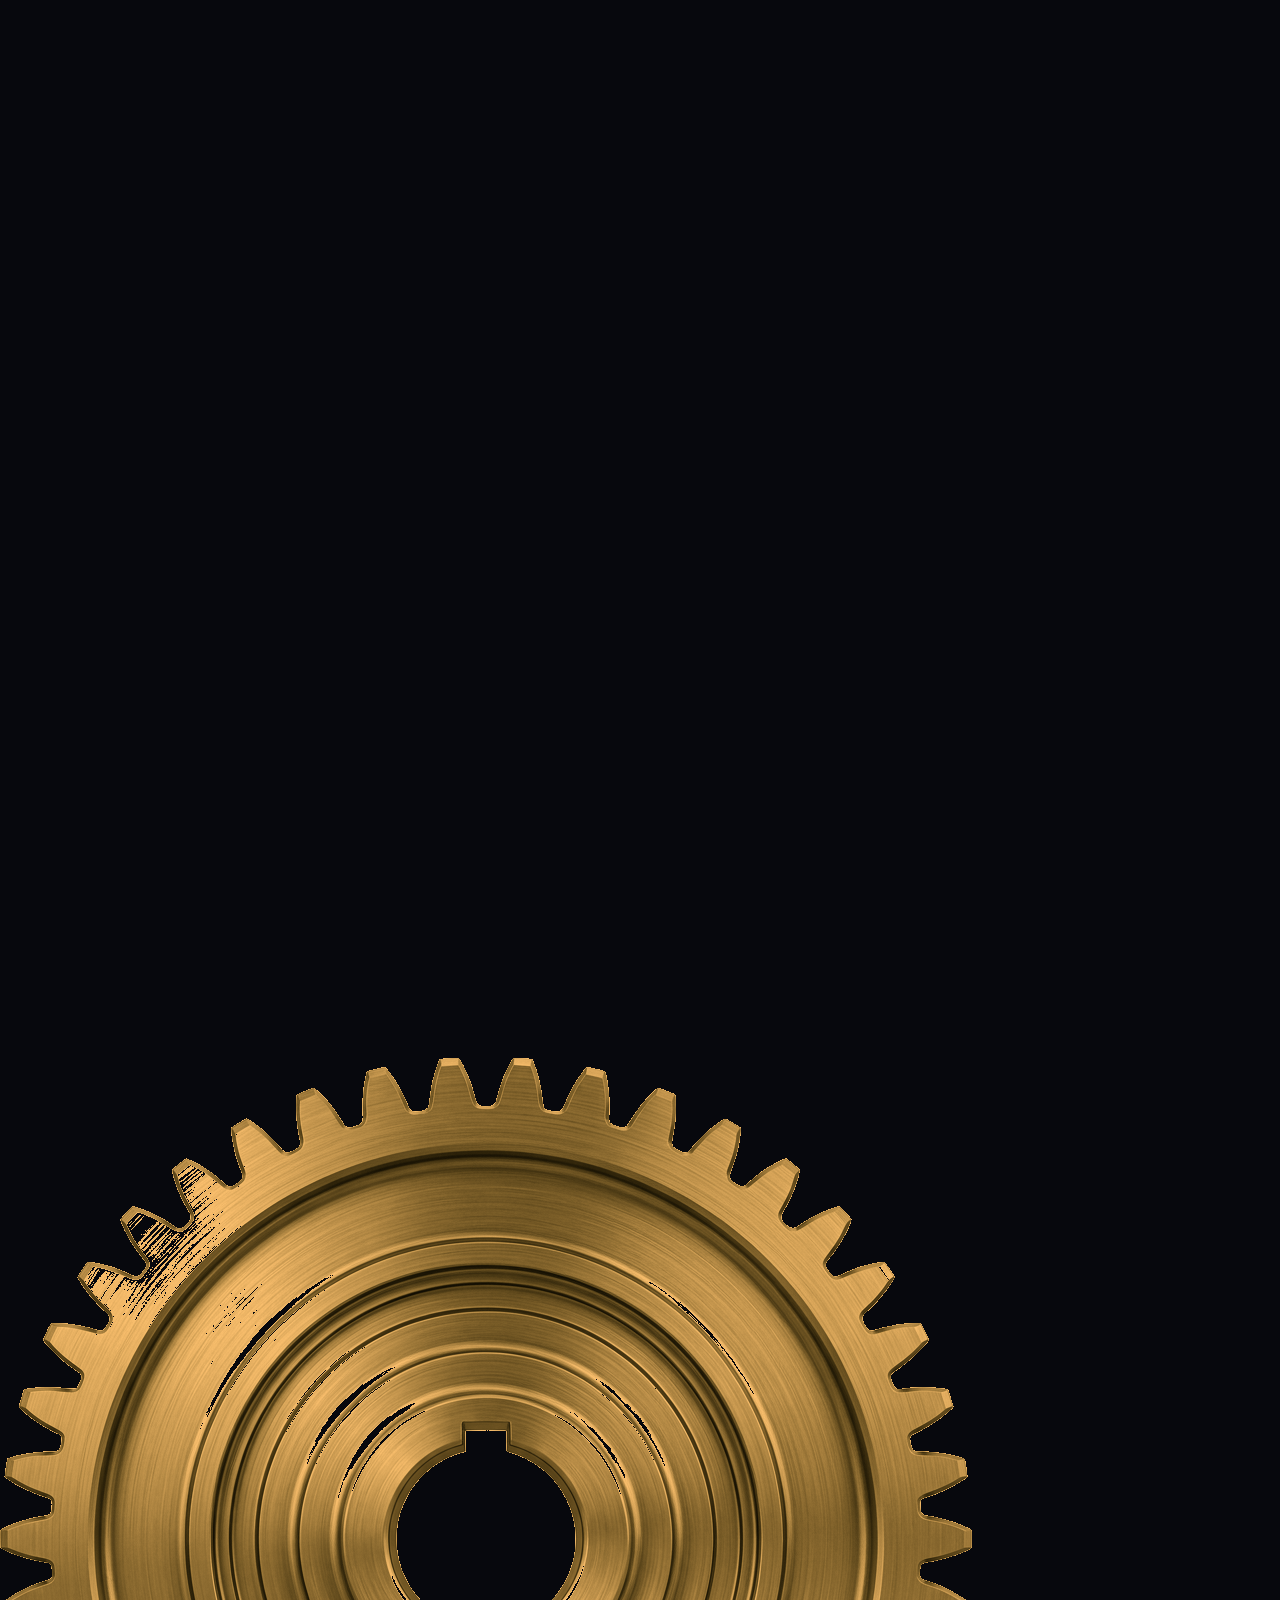
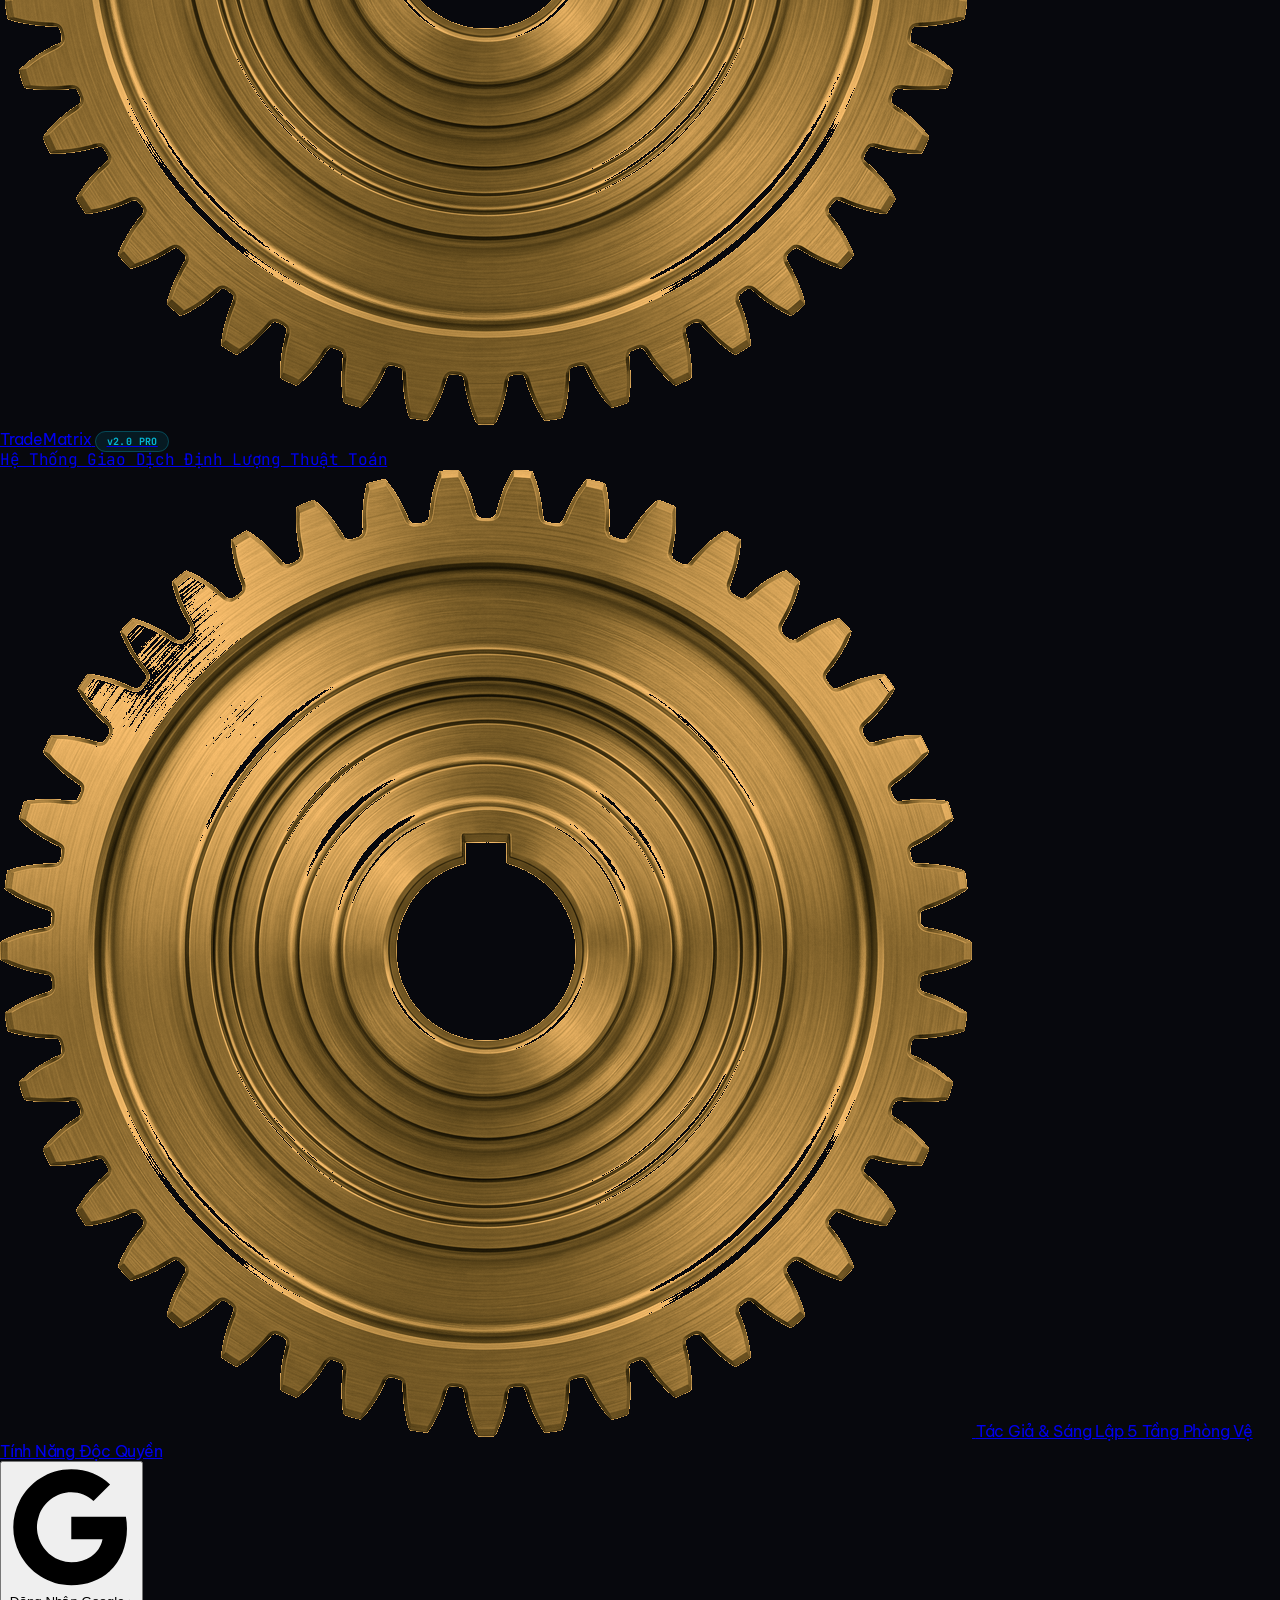
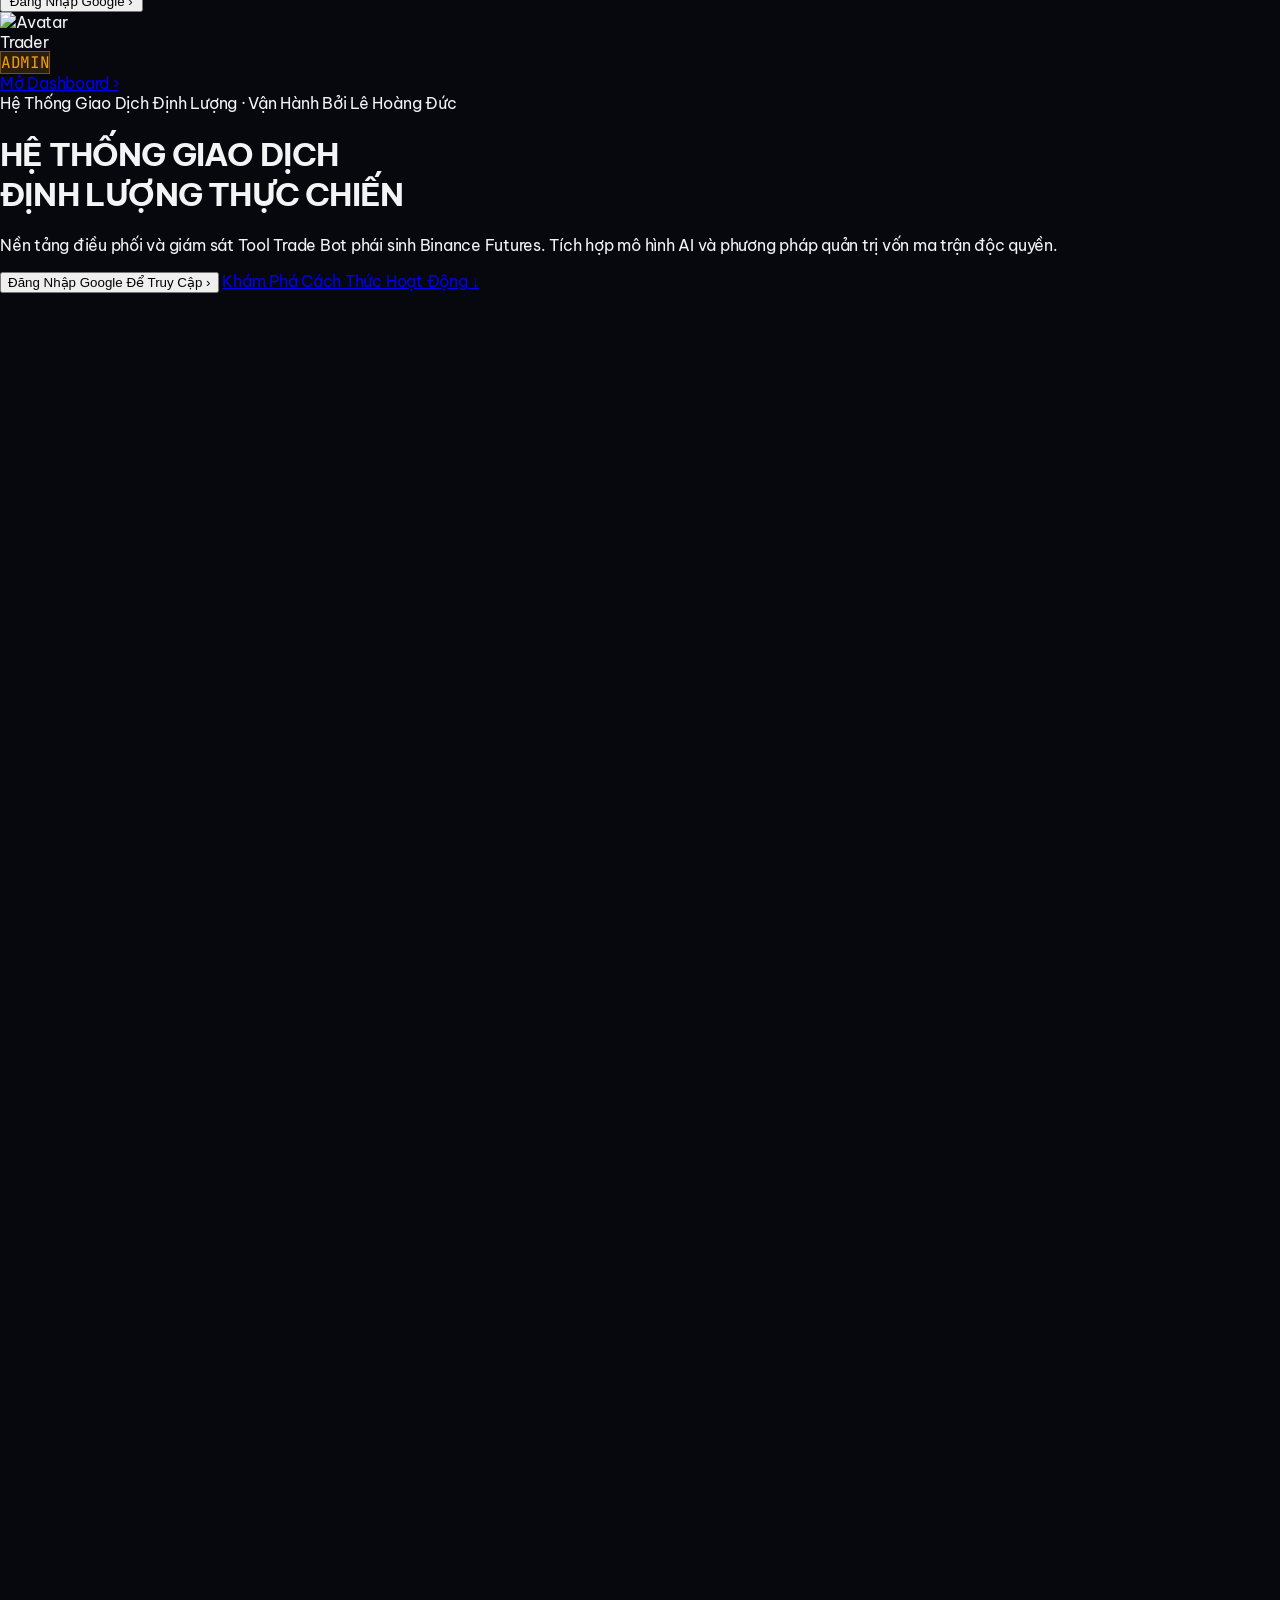
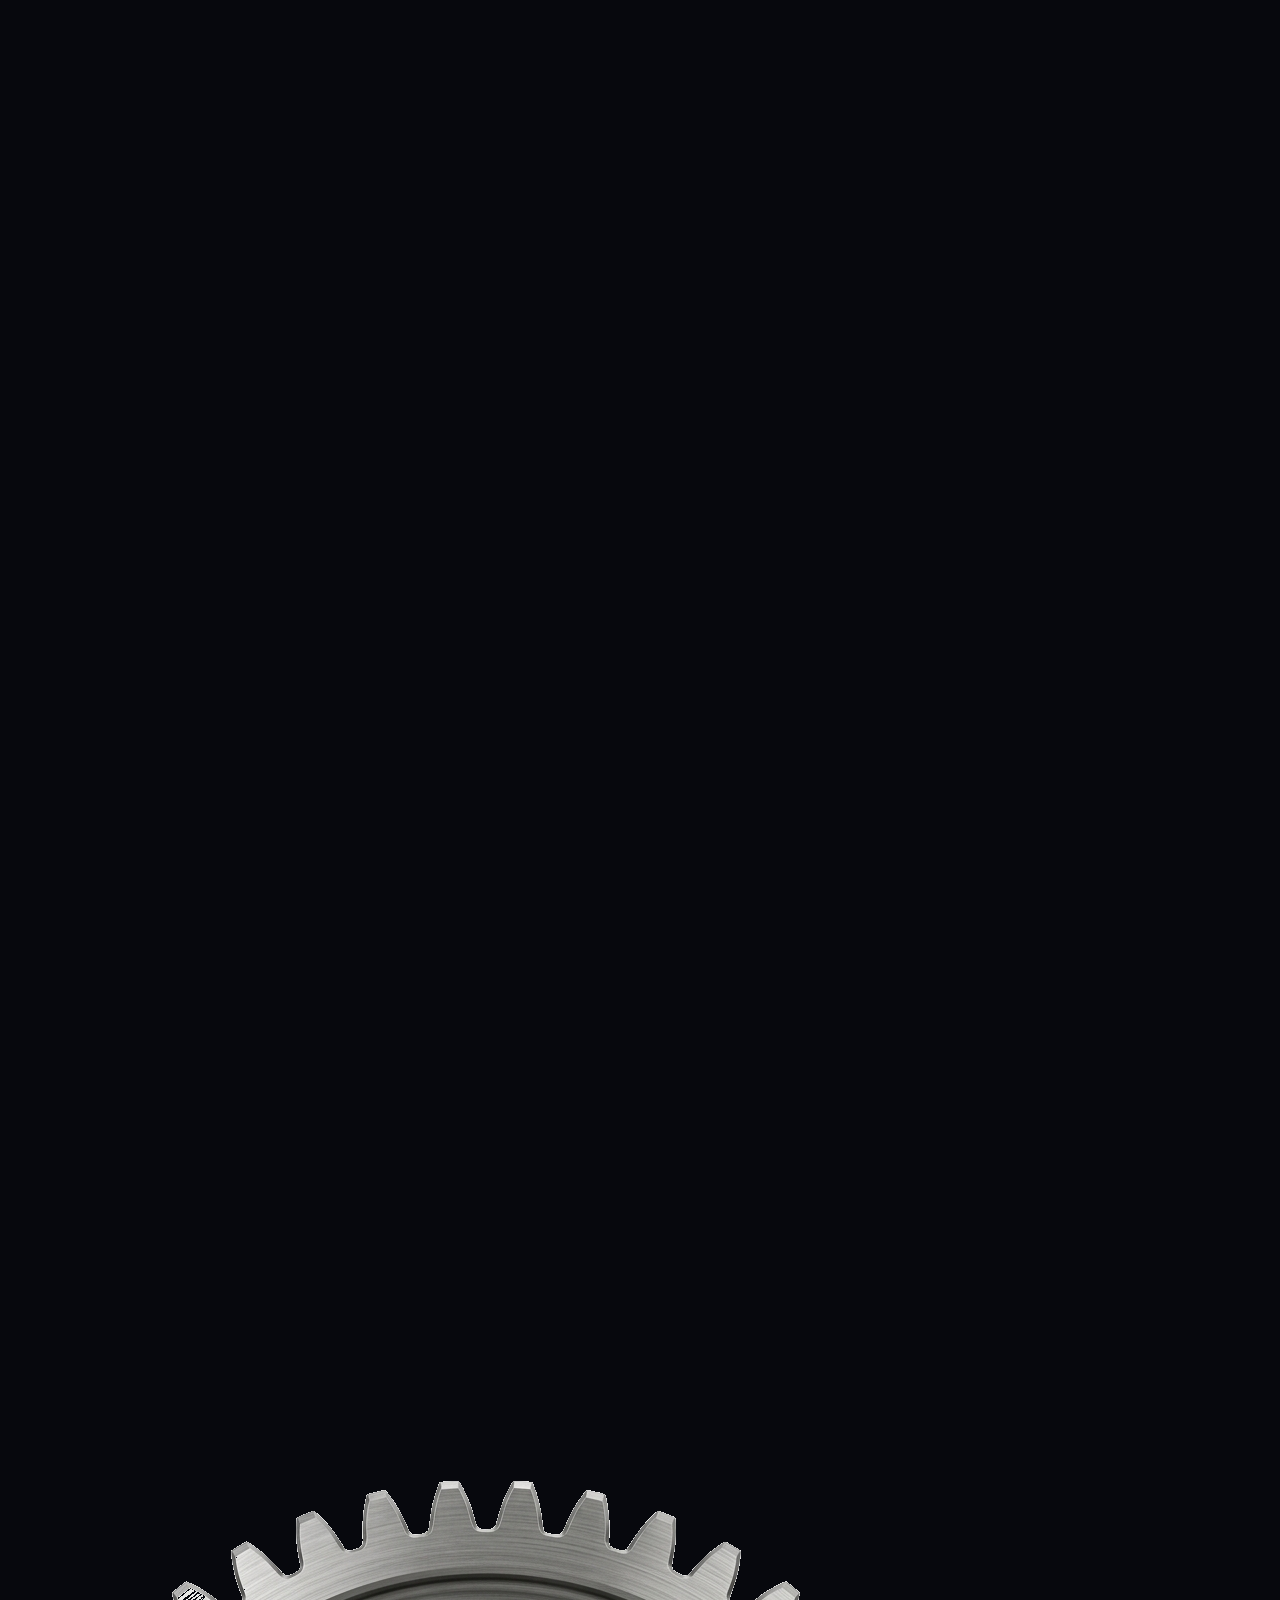
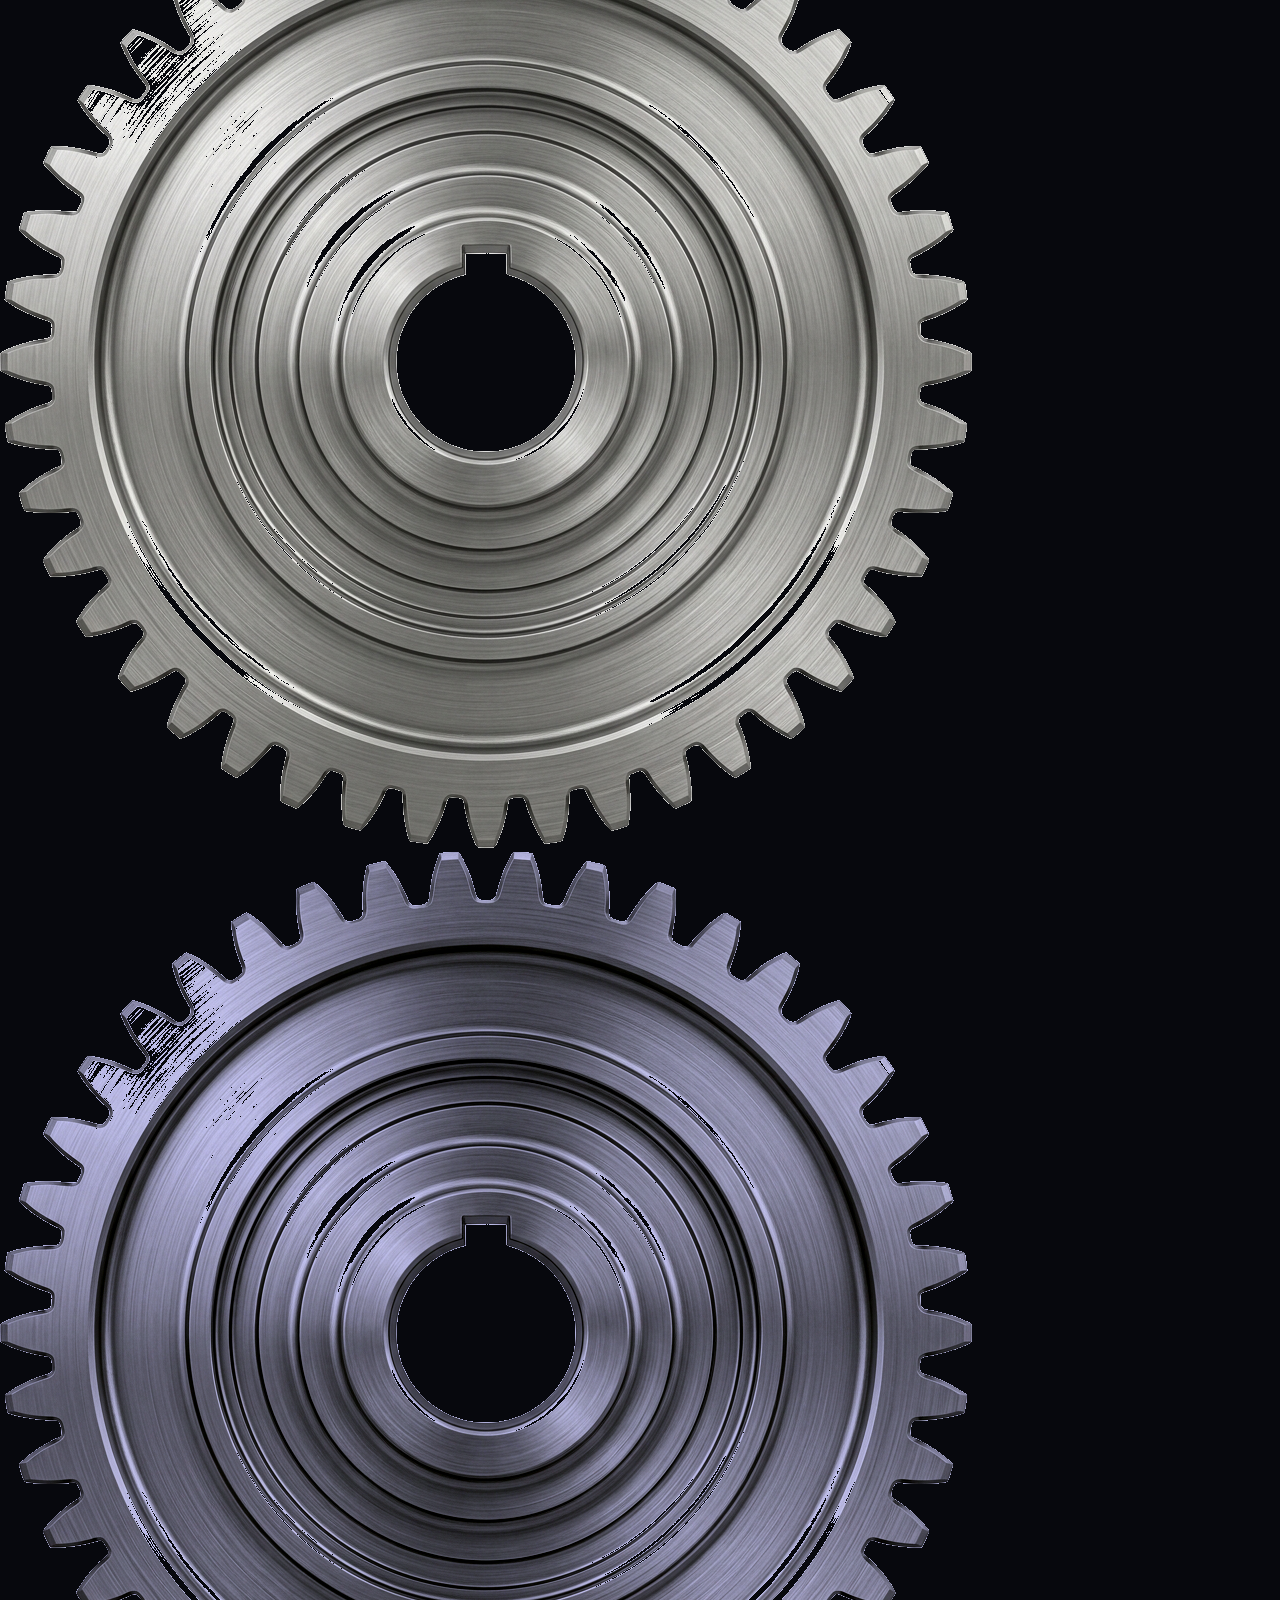
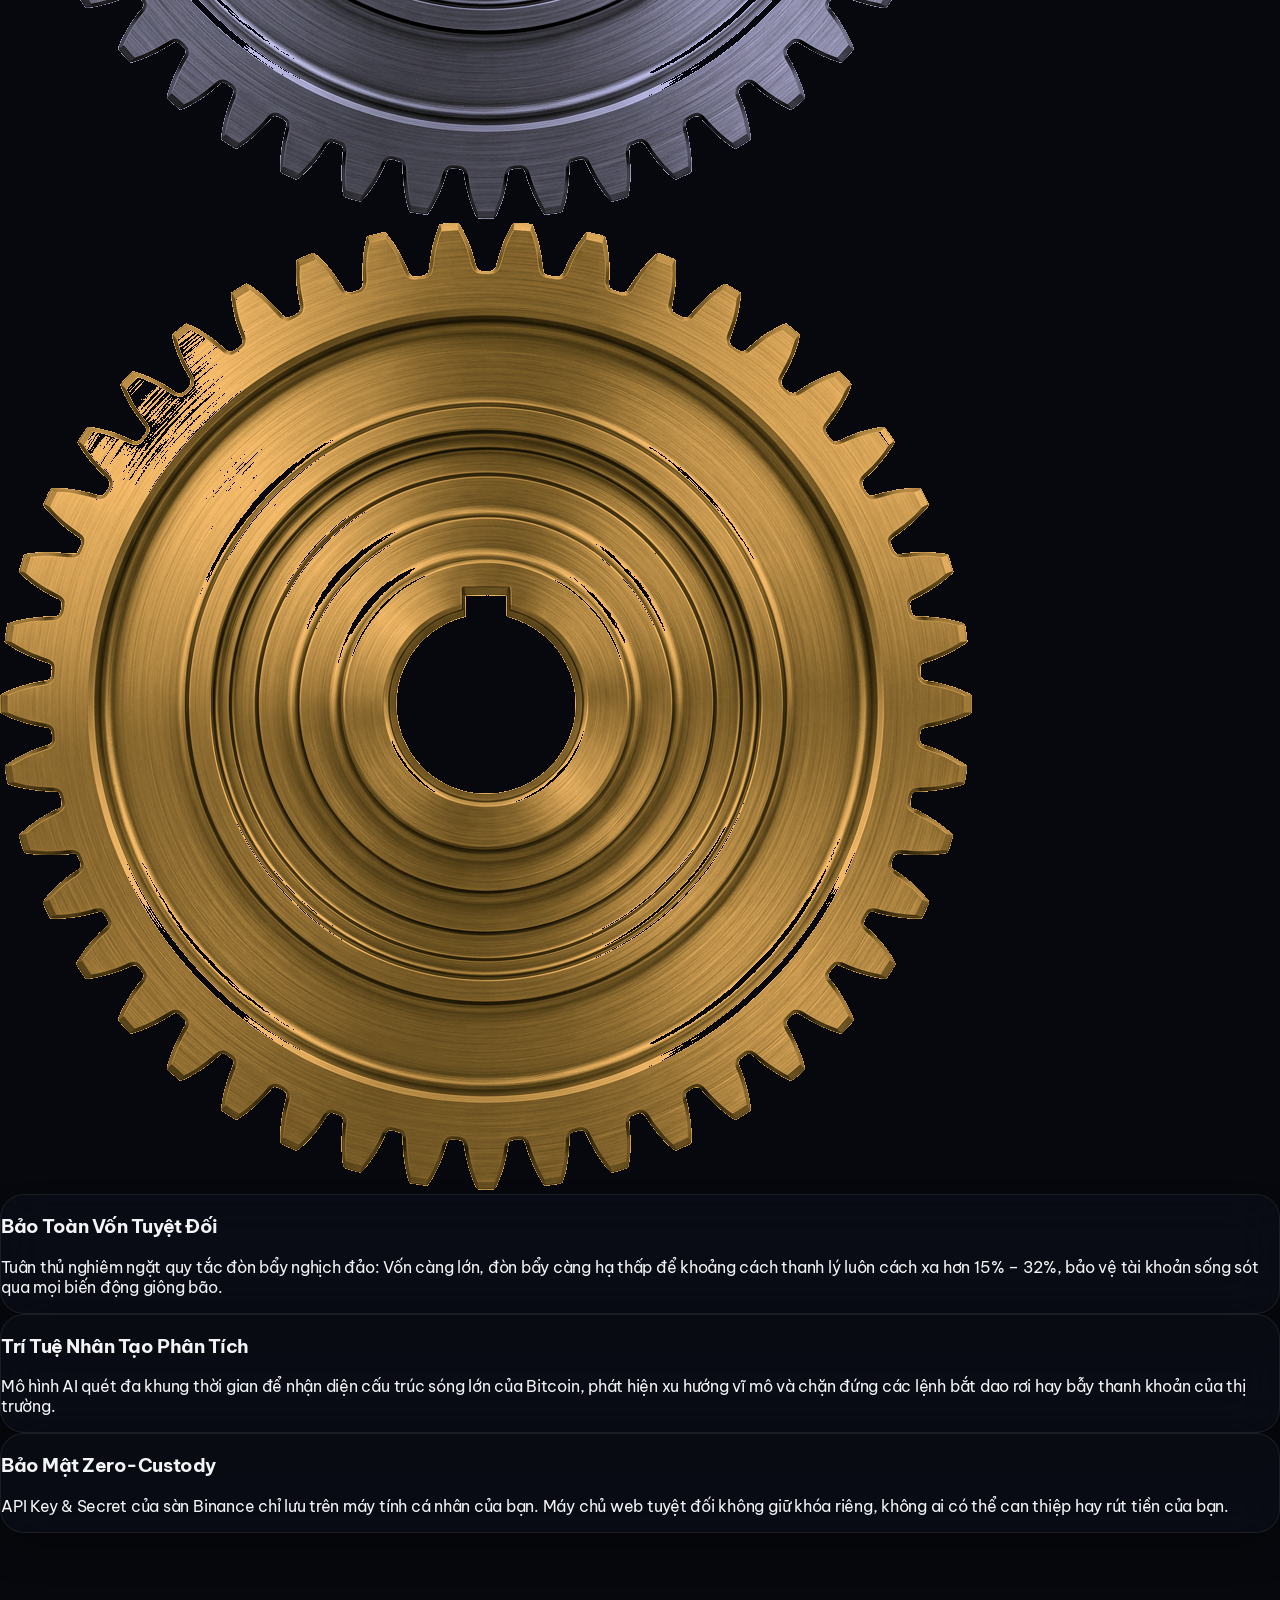
==== commit 6fccfe0b: "feat: 100% transparent rotating 3D gears interlocking, real continuous lightning canvas and gliding " ====
--- a/index.html
+++ b/index.html
@@ -125,64 +125,45 @@
           <span class="text-amber-400">↓</span>
         </a>
       </div>
-
-      <!-- Big Cinematic 3D Mechanical Gear Engine (3 Bánh Răng Ăn Khớp Điện Ảnh Sét Thật & Ma Trận Dark) -->
-      <div class="my-14 relative flex flex-col items-center justify-center group">
+      <!-- 3D Kinetic Mechanical Gear Transmission Engine (100% Transparent, No Background, Real Lightning & Matrix Drift) -->
+      <div class="my-10 relative flex flex-col items-center justify-center group select-none">
         
-        <!-- Ambient Glowing Aura -->
-        <div class="absolute w-[340px] sm:w-[540px] h-[340px] sm:h-[540px] rounded-full bg-gradient-to-tr from-cyan-500/20 via-amber-500/25 to-blue-600/20 blur-3xl pointer-events-none -z-10 animate-gear-glow"></div>
-
-        <!-- Outer Tech HUD Compass Ring -->
-        <svg class="absolute w-[380px] sm:w-[580px] h-[380px] sm:h-[580px] pointer-events-none opacity-20 -z-0" viewBox="0 0 500 500">
-          <circle cx="250" cy="250" r="230" fill="none" stroke="#f59e0b" stroke-width="1.2" stroke-dasharray="6 8"/>
-          <circle cx="250" cy="250" r="242" fill="none" stroke="#00f3ff" stroke-width="0.8" stroke-dasharray="3 14"/>
-        </svg>
-
-        <!-- Main Cinematic Dark Frame with Real Lightning & Matrix Transmission -->
-        <div class="cinematic-gear-frame relative w-80 sm:w-[520px] md:w-[640px] max-w-full p-2.5 sm:p-4 backdrop-blur-2xl">
+        <!-- Ambient Glowing Aura in background (Soft and transparent) -->
+        <div class="absolute w-[360px] sm:w-[600px] h-[240px] sm:h-[320px] rounded-full bg-gradient-to-r from-cyan-500/15 via-blue-500/10 to-amber-500/15 blur-3xl pointer-events-none -z-10 animate-gear-glow"></div>
+
+        <!-- Master Gear Transmission Stage (Completely transparent, NO boxes, NO borders) -->
+        <div class="relative w-full max-w-2xl sm:max-w-3xl h-[260px] sm:h-[340px] md:h-[380px] flex items-center justify-center overflow-visible">
           
-          <!-- Realistic Lightning Arc Pulsing Overlay -->
-          <div class="absolute inset-0 pointer-events-none z-10 animate-lightning-pulse bg-gradient-to-tr from-cyan-400/10 via-transparent to-amber-400/10"></div>
-
-          <!-- Top Header Bar of Engine Frame -->
-          <div class="flex items-center justify-between px-3 py-1.5 mb-2 border-b border-white/10 text-[10px] mono-font text-gray-400">
-            <div class="flex items-center space-x-1.5">
-              <span class="w-2 h-2 rounded-full bg-emerald-400 animate-ping"></span>
-              <span class="text-white font-bold">TRADEMATRIX QUANTUM ENGINE</span>
-            </div>
-            <span class="text-amber-400 font-semibold tracking-wider">3-GEAR CYBERNETIC INTERLOCK</span>
-          </div>
-
-          <!-- The Masterpiece Cinematic Image -->
-          <div class="relative rounded-2xl overflow-hidden border border-white/10 bg-black/80 shadow-2xl">
-            <img src="assets/img/gear-matrix-lightning-cinematic.jpg" 
-                 class="w-full h-auto object-cover object-center select-none group-hover:scale-105 transition-transform duration-700 filter contrast-110 drop-shadow-[0_20px_45px_rgba(0,0,0,0.95)]" 
-                alt="TradeMatrix Cinematic Dark Mechanical Gears with Real Lightning">
+          <!-- Live Canvas: Continuous Electric Lightning, Sparks & Gliding Matrix Streams -->
+          <canvas id="gearEngineCanvas" class="absolute inset-0 w-full h-full pointer-events-none z-20"></canvas>
+
+          <!-- The 3 Kinetic Intermeshing 3D Gears -->
+          <div class="relative w-full h-full flex items-center justify-center">
             
-            <!-- Subtle Cyber Grid Vignette -->
-            <div class="absolute inset-0 bg-gradient-to-t from-[#07080d]/80 via-transparent to-transparent pointer-events-none"></div>
-          </div>
-
-          <!-- Bottom Status Bar -->
-          <div class="flex items-center justify-between px-3 py-2 mt-2 text-[10px] mono-font text-gray-400">
-            <span class="text-cyan-300">⚡ Plasma Arc Voltage: 100% Sét Thật Điện Ảnh</span>
-            <span class="text-emerald-400">● 3 Bánh Răng Ăn Khớp Vận Hành Liên Tục</span>
-          </div>
-
-          <!-- Live Spinning Accent Cogs for kinetic interactive depth -->
-          <div class="absolute -top-4 -right-4 w-16 sm:w-20 h-16 sm:h-20 pointer-events-none drop-shadow-[0_0_15px_rgba(245,158,11,0.6)]">
-            <img src="assets/img/gear-gold-3d.png" class="w-full h-full object-contain animate-spin-cw" alt="Live Spinning Cog">
-          </div>
-          <div class="absolute -bottom-4 -left-4 w-14 sm:w-16 h-14 sm:h-16 pointer-events-none drop-shadow-[0_0_15px_rgba(6,182,212,0.6)]">
-            <img src="assets/img/gear-ortho-3d.png" class="w-full h-full object-contain animate-spin-ccw" alt="Live Spinning Cog">
-          </div>
-        </div>
-
-        <!-- Engine Status Caption Badge -->
-        <div class="inline-flex items-center space-x-2.5 px-5 py-2 rounded-full bg-white/[0.04] border border-amber-400/30 text-gray-200 text-xs mono-font backdrop-blur-md shadow-xl shadow-black/80 mt-6">
-          <span class="w-2.5 h-2.5 rounded-full bg-cyan-400 animate-ping"></span>
-          <span class="text-white font-extrabold tracking-wider">HỆ THỐNG TRUYỀN ĐỘNG CƠ KHÍ & MA TRẬN ĐIỆN ẢNH THỰC CHIẾN</span>
-        </div>
+            <!-- GEAR 1 (Left: Brushed Stainless Steel, CW Spin) -->
+            <div class="absolute left-[8%] sm:left-[12%] md:left-[15%] w-36 sm:w-56 md:w-64 h-36 sm:h-56 md:h-64 pointer-events-none z-10 transition-transform duration-500 group-hover:scale-105">
+              <img src="assets/img/gear-ortho-3d.png" 
+                   class="w-full h-full object-contain animate-spin-cw drop-shadow-[0_15px_35px_rgba(0,0,0,0.85)] filter contrast-110 brightness-105" 
+                   alt="Steel 3D Gear (CW)">
+            </div>
+
+            <!-- GEAR 2 (Center: Dark Cyber Titanium, CCW Spin - Interlocking with Left & Right) -->
+            <div class="absolute left-1/2 -translate-x-1/2 w-32 sm:w-48 md:w-52 h-32 sm:h-48 md:h-52 pointer-events-none z-15 transition-transform duration-500 group-hover:scale-105">
+              <img src="assets/img/gear-titanium-3d.png" 
+                   class="w-full h-full object-contain animate-spin-ccw drop-shadow-[0_20px_40px_rgba(0,0,0,0.9)] filter contrast-120 drop-shadow-[0_0_15px_rgba(0,243,255,0.35)]" 
+                   alt="Titanium 3D Gear (CCW)">
+            </div>
+
+            <!-- GEAR 3 (Right: Brushed Gold, CW Spin) -->
+            <div class="absolute right-[8%] sm:right-[12%] md:right-[15%] w-36 sm:w-56 md:w-64 h-36 sm:h-56 md:h-64 pointer-events-none z-10 transition-transform duration-500 group-hover:scale-105">
+              <img src="assets/img/gear-gold-3d.png" 
+                   class="w-full h-full object-contain animate-spin-cw drop-shadow-[0_15px_35px_rgba(0,0,0,0.85)] filter contrast-110 drop-shadow-[0_0_15px_rgba(245,158,11,0.3)]" 
+                   alt="Gold 3D Gear (CW)">
+            </div>
+
+          </div>
+        </div>
+
       </div>
 
       <!-- Intro Cards (Mục đích sử dụng & Bảo mật Zero-Custody) -->
@@ -769,6 +750,7 @@
   <script src="js/pointer-trail.js"></script>
   <script src="js/matrix-rain.js"></script>
   <script src="js/scroll-effects.js"></script>
+  <script src="js/gear-engine-canvas.js"></script>
 
   <!-- Firebase & App Script -->
   <script type="module" src="js/auth.js"></script>
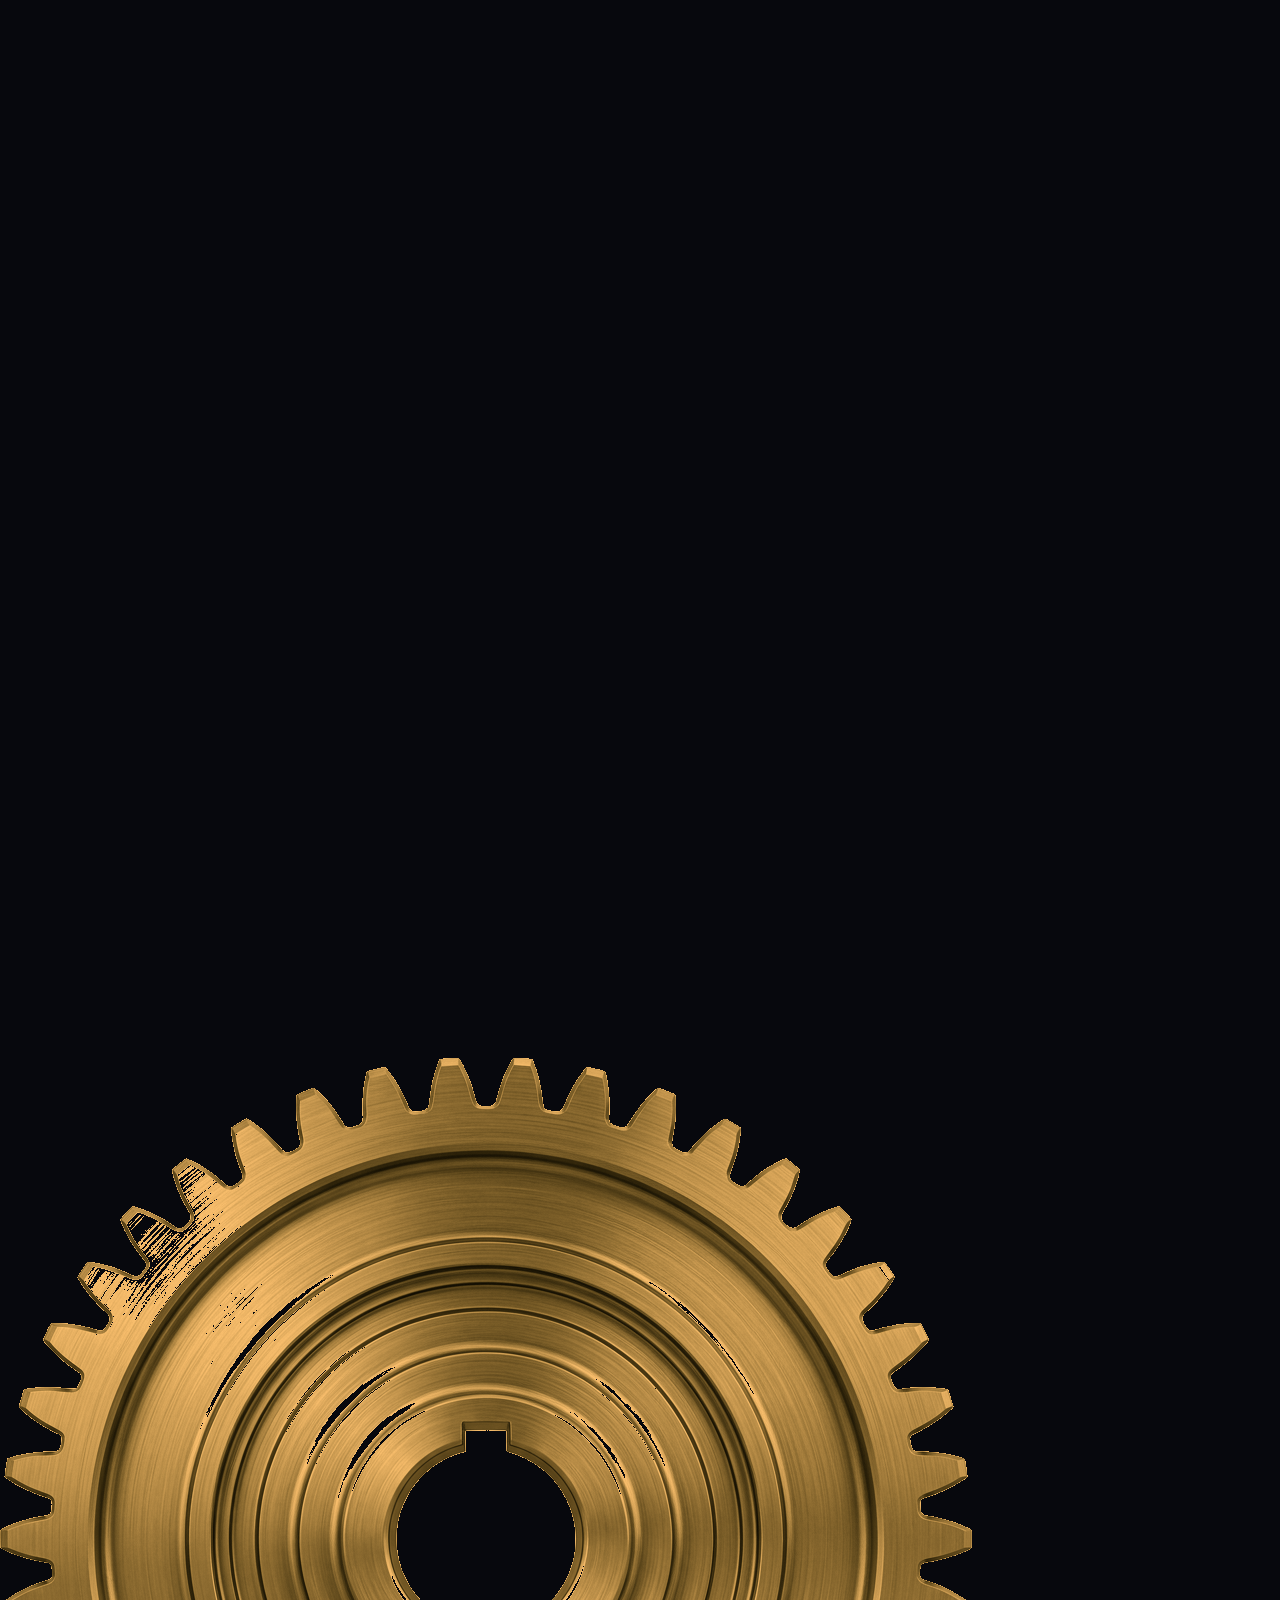
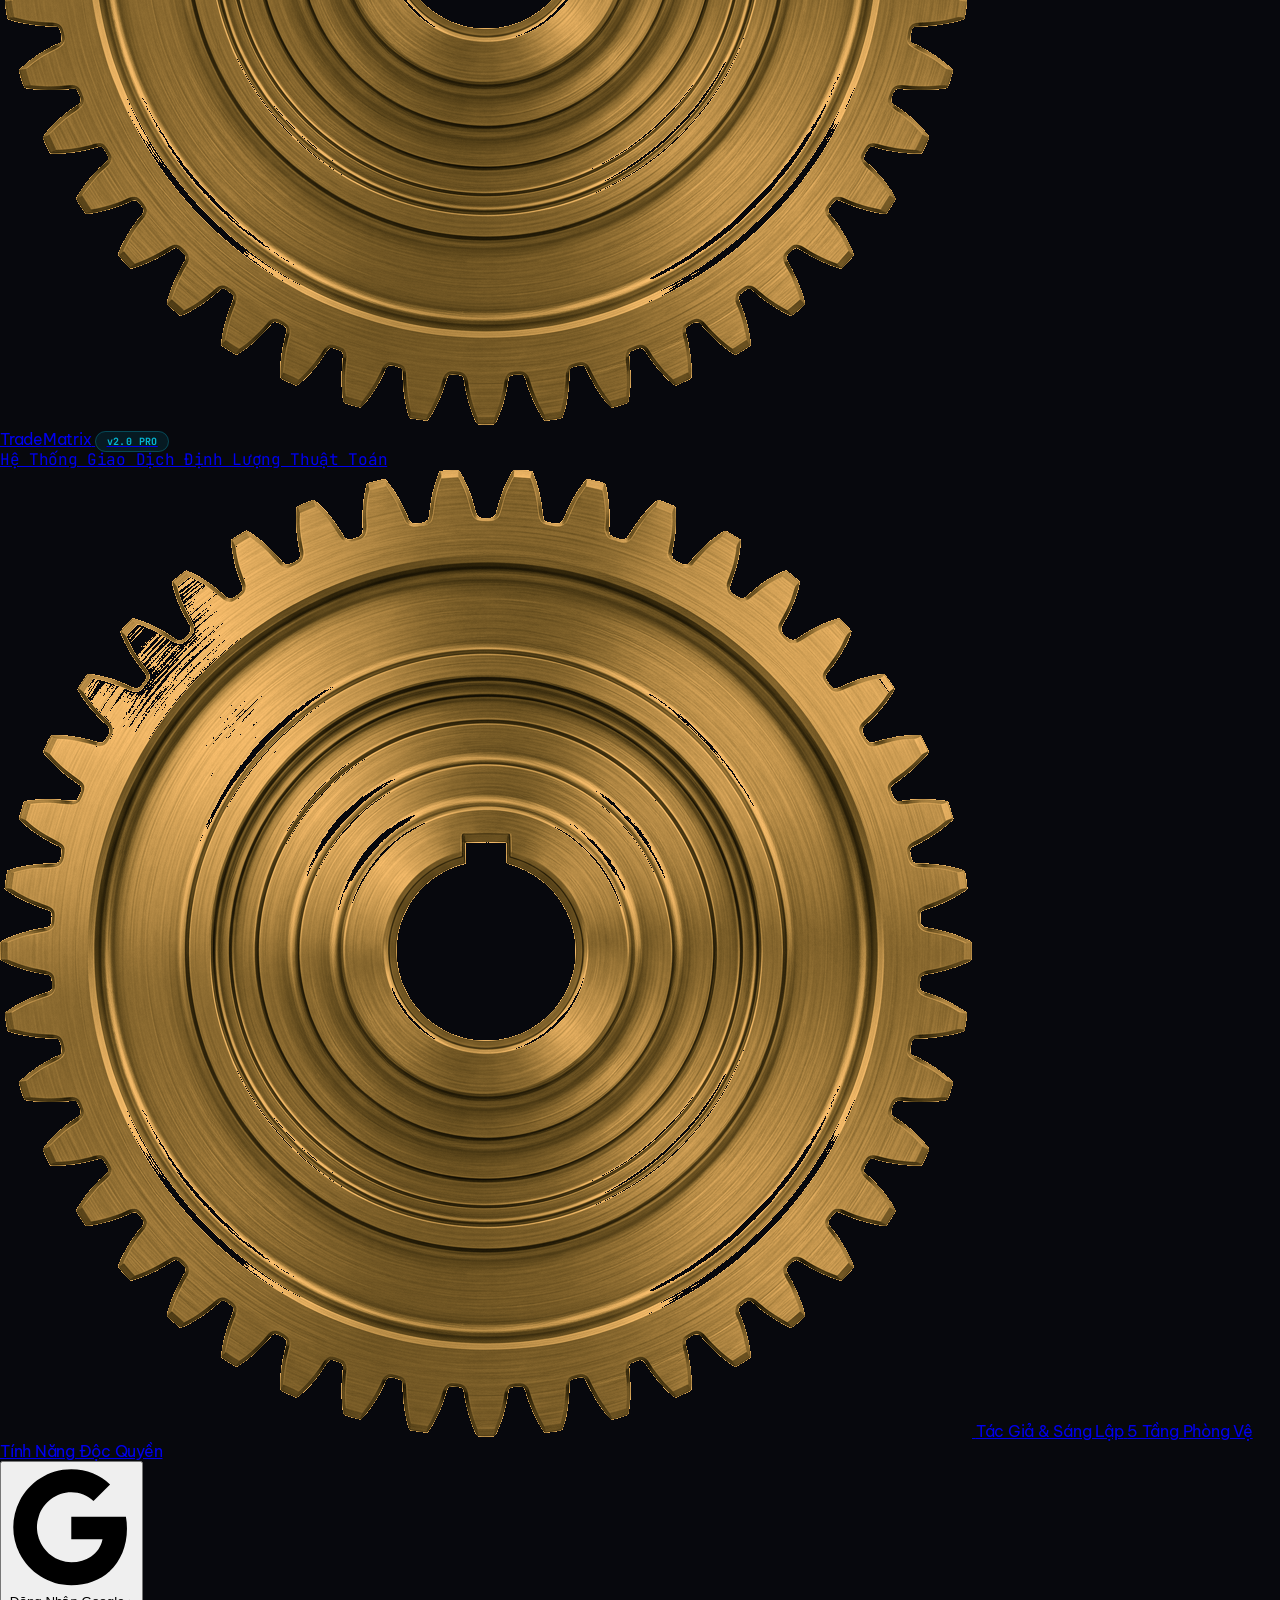
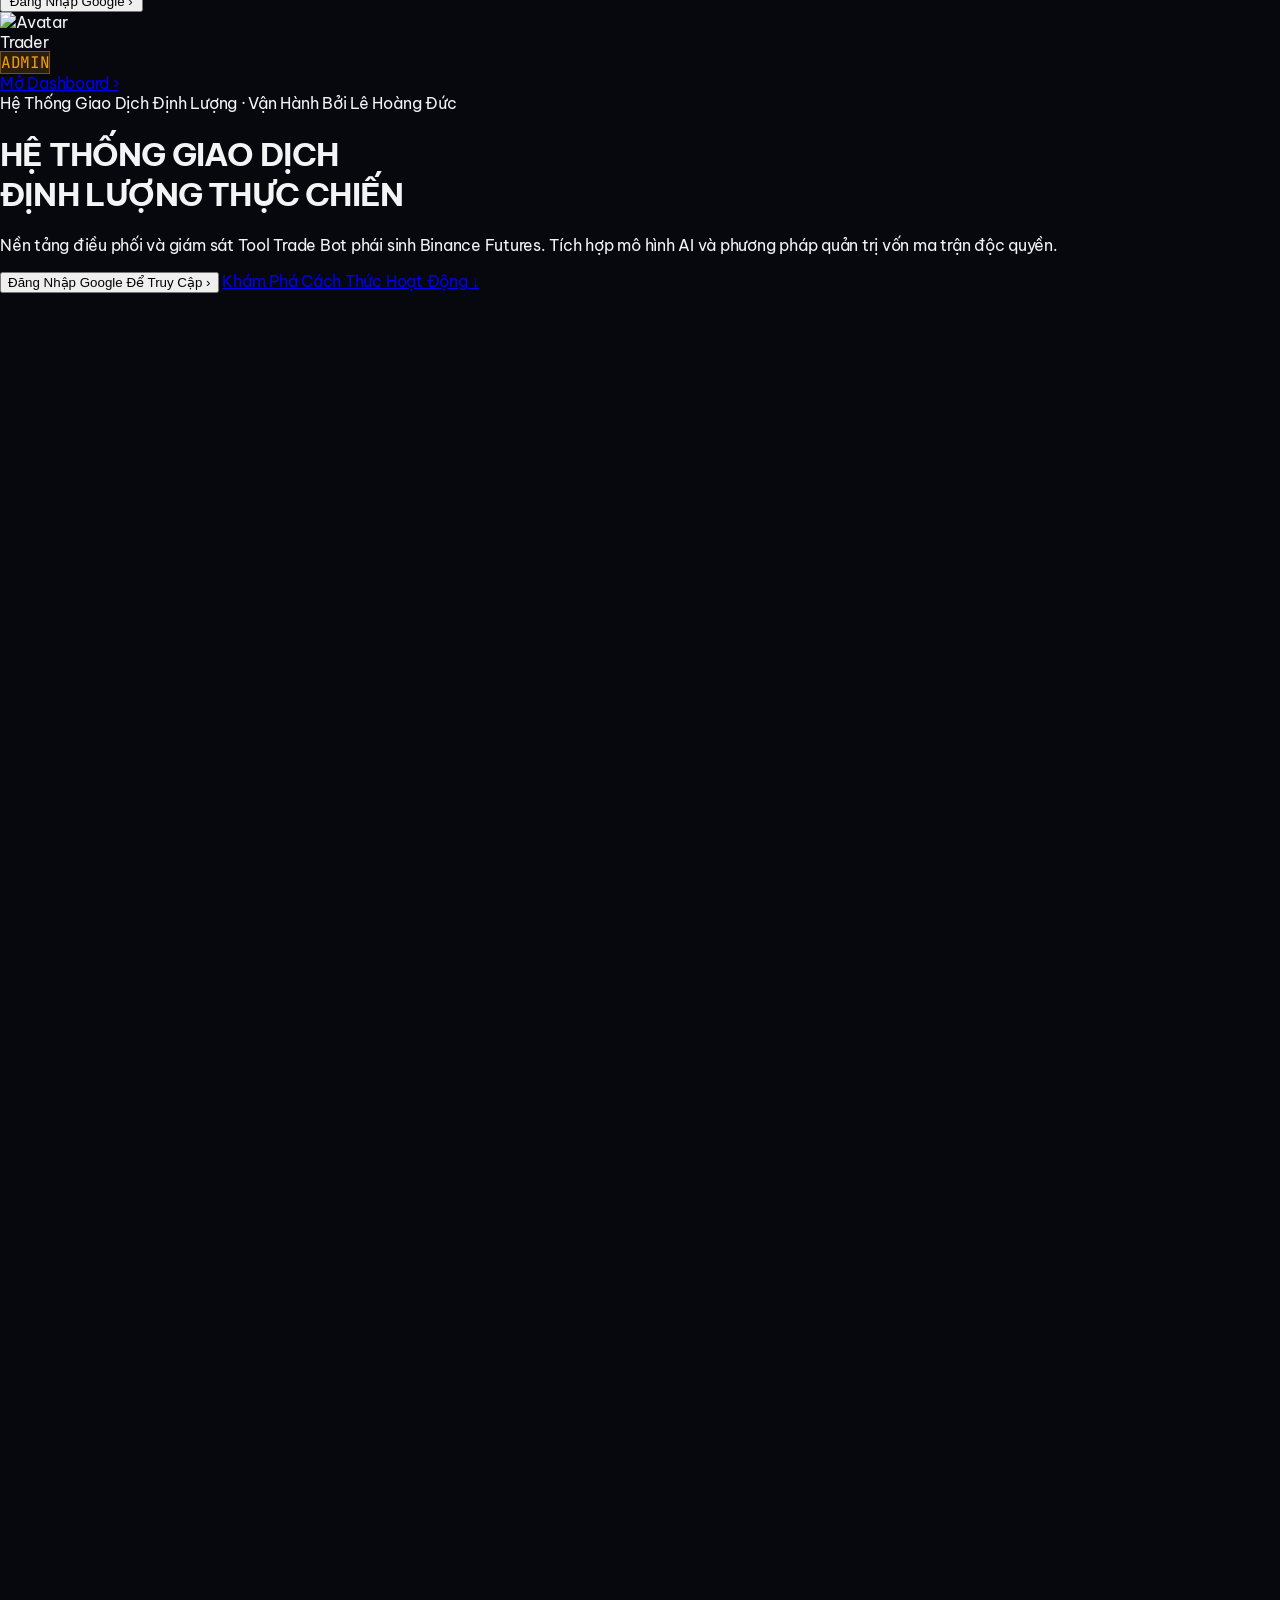
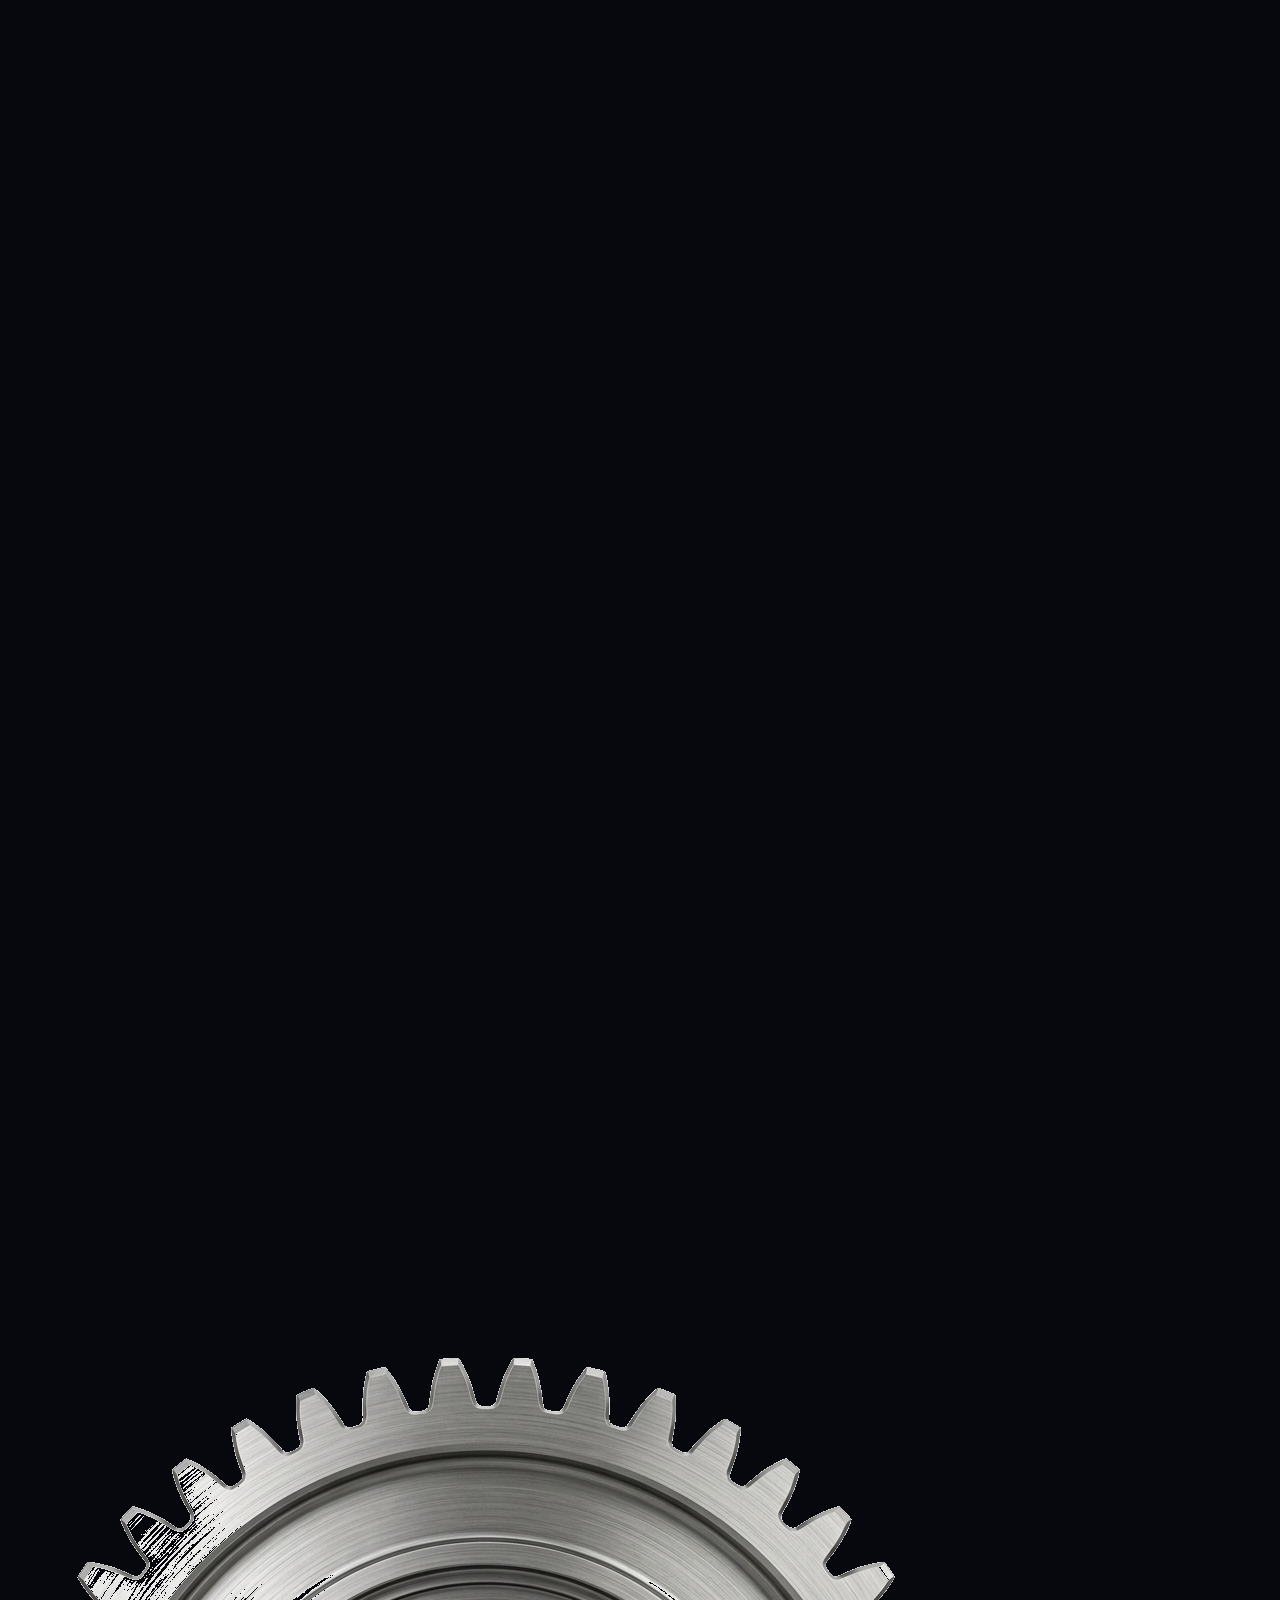
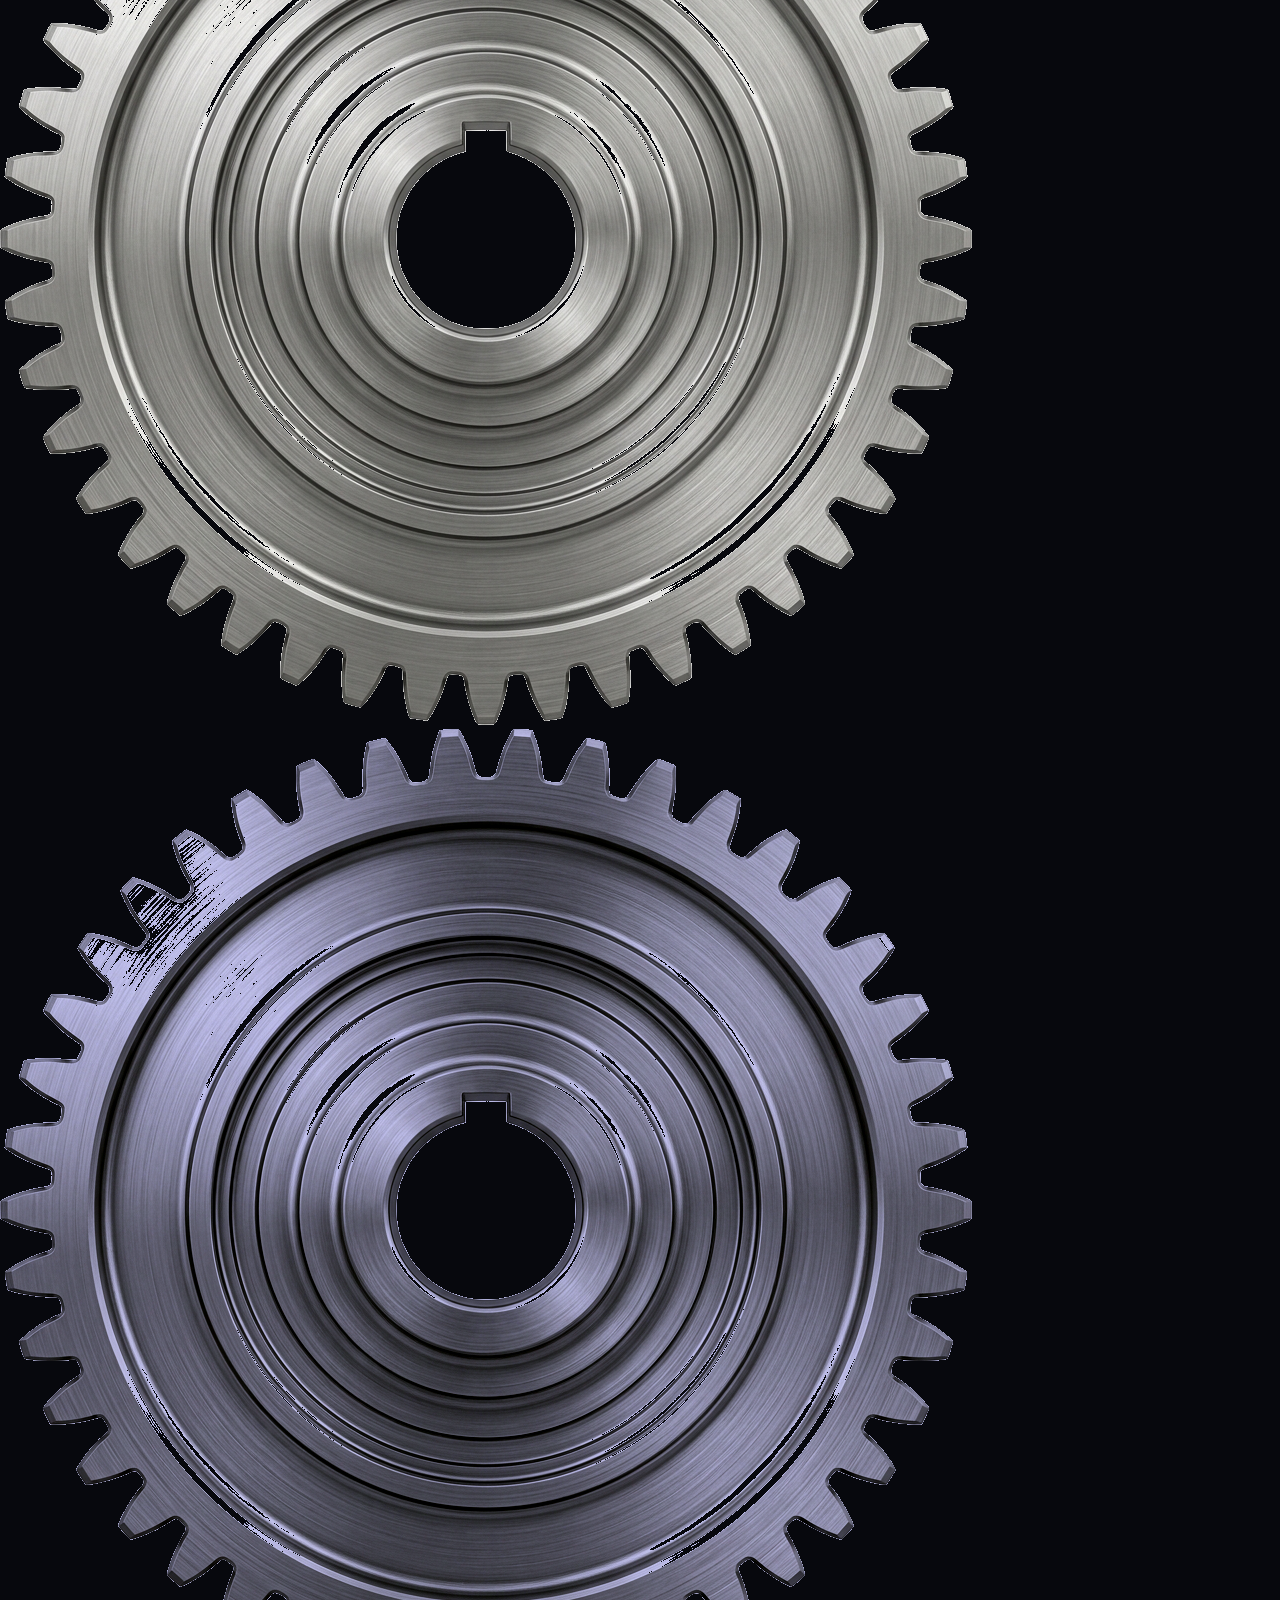
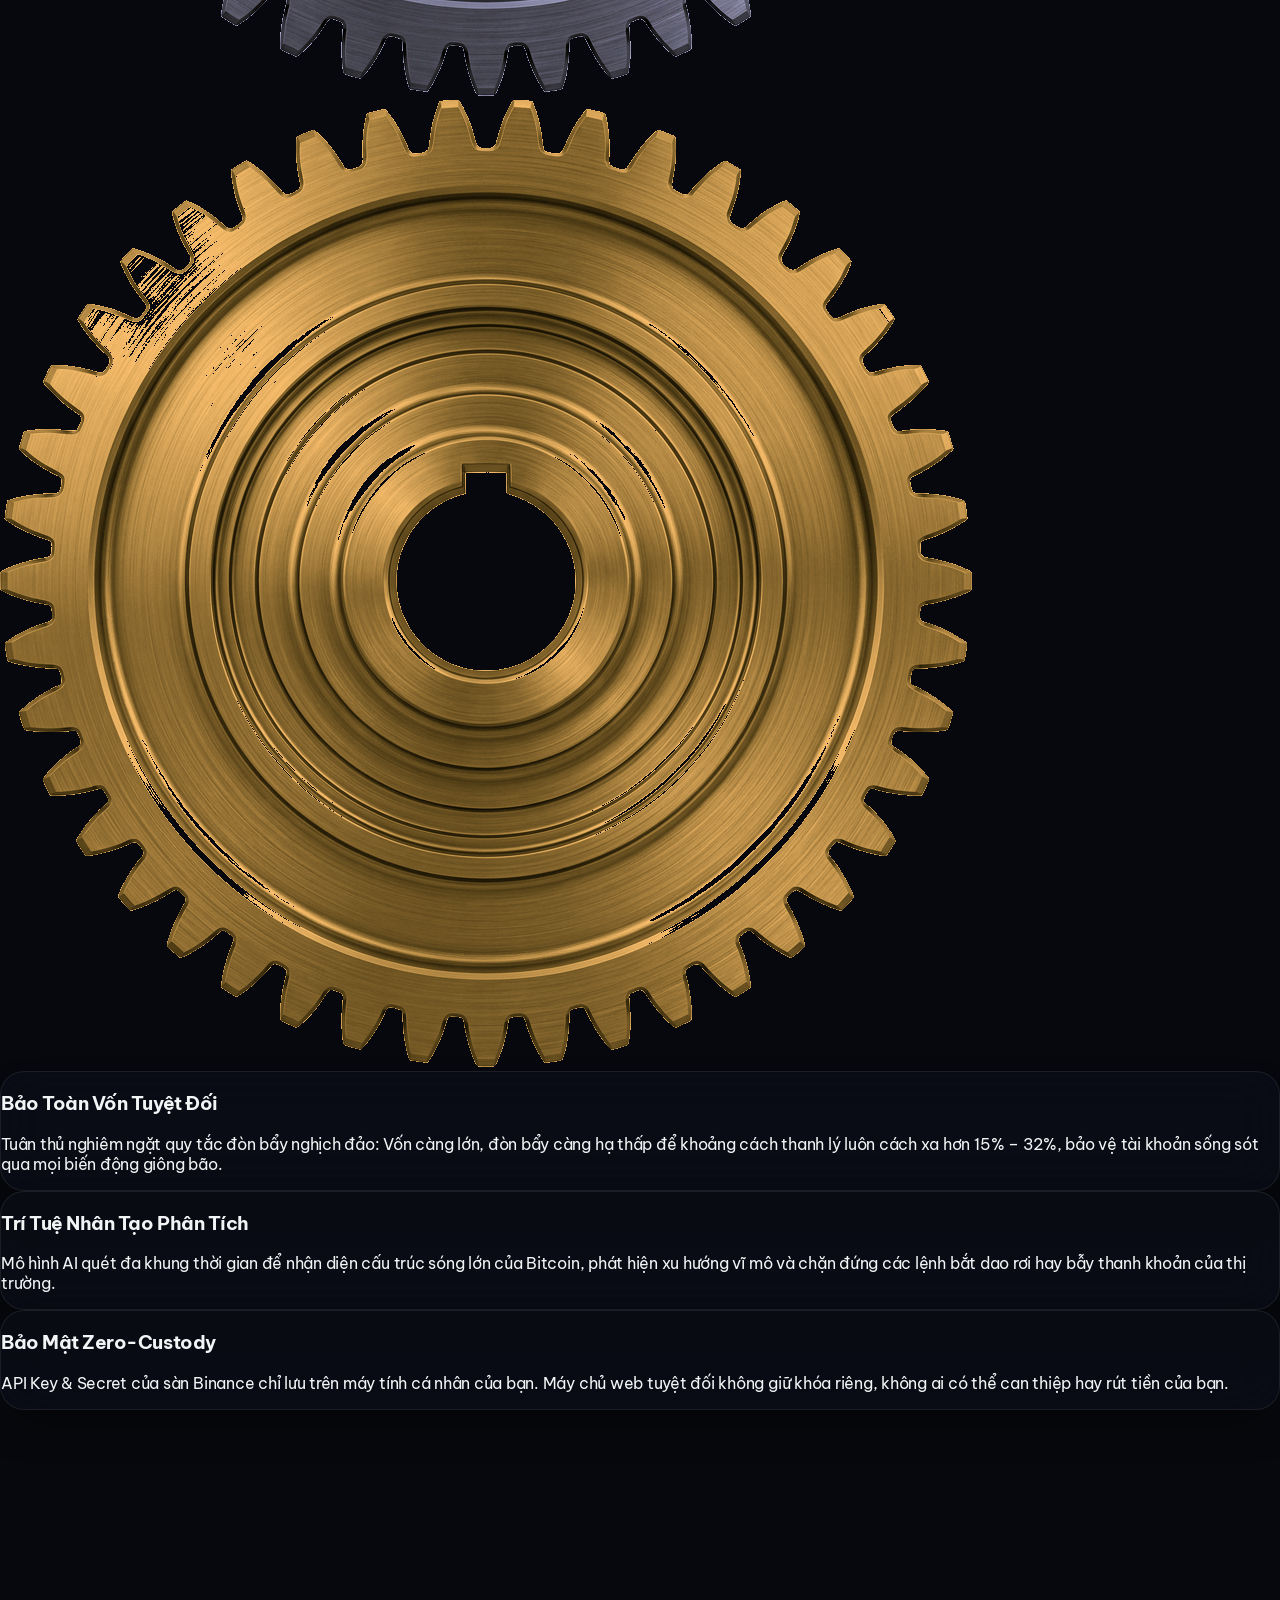
==== commit 84bba402: "feat: dynamic gear breathing scale, surge energy lightning modulation and fast bi-directional matrix" ====
--- a/index.html
+++ b/index.html
@@ -132,7 +132,7 @@
         <div class="absolute w-[360px] sm:w-[600px] h-[240px] sm:h-[320px] rounded-full bg-gradient-to-r from-cyan-500/15 via-blue-500/10 to-amber-500/15 blur-3xl pointer-events-none -z-10 animate-gear-glow"></div>
 
         <!-- Master Gear Transmission Stage (Completely transparent, NO boxes, NO borders) -->
-        <div class="relative w-full max-w-2xl sm:max-w-3xl h-[260px] sm:h-[340px] md:h-[380px] flex items-center justify-center overflow-visible">
+        <div class="relative w-full max-w-2xl sm:max-w-3xl h-[260px] sm:h-[340px] md:h-[380px] flex items-center justify-center overflow-visible animate-gear-breathing">
           
           <!-- Live Canvas: Continuous Electric Lightning, Sparks & Gliding Matrix Streams -->
           <canvas id="gearEngineCanvas" class="absolute inset-0 w-full h-full pointer-events-none z-20"></canvas>
--- a/css/style.css
+++ b/css/style.css
@@ -490,5 +490,42 @@
   box-shadow: 0 15px 40px -10px rgba(245, 158, 11, 0.25);
 }
 
-
-
+/* ==========================================================================
+   Dynamic Breathing & Surging Scale Animation (To lên rồi nhỏ lại tuần hoàn)
+   ========================================================================== */
+@keyframes gear-breathing-scale {
+  0% {
+    transform: scale(0.96);
+    filter: drop-shadow(0 15px 30px rgba(0, 0, 0, 0.8));
+  }
+  30% {
+    transform: scale(1.10) translateY(-6px);
+    filter: drop-shadow(0 25px 45px rgba(0, 243, 255, 0.45));
+  }
+  48% {
+    transform: scale(1.16) translateY(-10px);
+    filter: drop-shadow(0 30px 60px rgba(245, 158, 11, 0.55)) drop-shadow(0 0 35px rgba(0, 243, 255, 0.5));
+  }
+  65% {
+    transform: scale(1.06) translateY(-4px);
+    filter: drop-shadow(0 20px 38px rgba(0, 243, 255, 0.35));
+  }
+  85% {
+    transform: scale(0.94) translateY(2px);
+    filter: drop-shadow(0 12px 25px rgba(0, 0, 0, 0.75));
+  }
+  100% {
+    transform: scale(0.96);
+    filter: drop-shadow(0 15px 30px rgba(0, 0, 0, 0.8));
+  }
+}
+
+.animate-gear-breathing {
+  animation: gear-breathing-scale 8.5s cubic-bezier(0.45, 0.05, 0.55, 0.95) infinite;
+  transform-origin: center center;
+  will-change: transform, filter;
+}
+
+
+
+
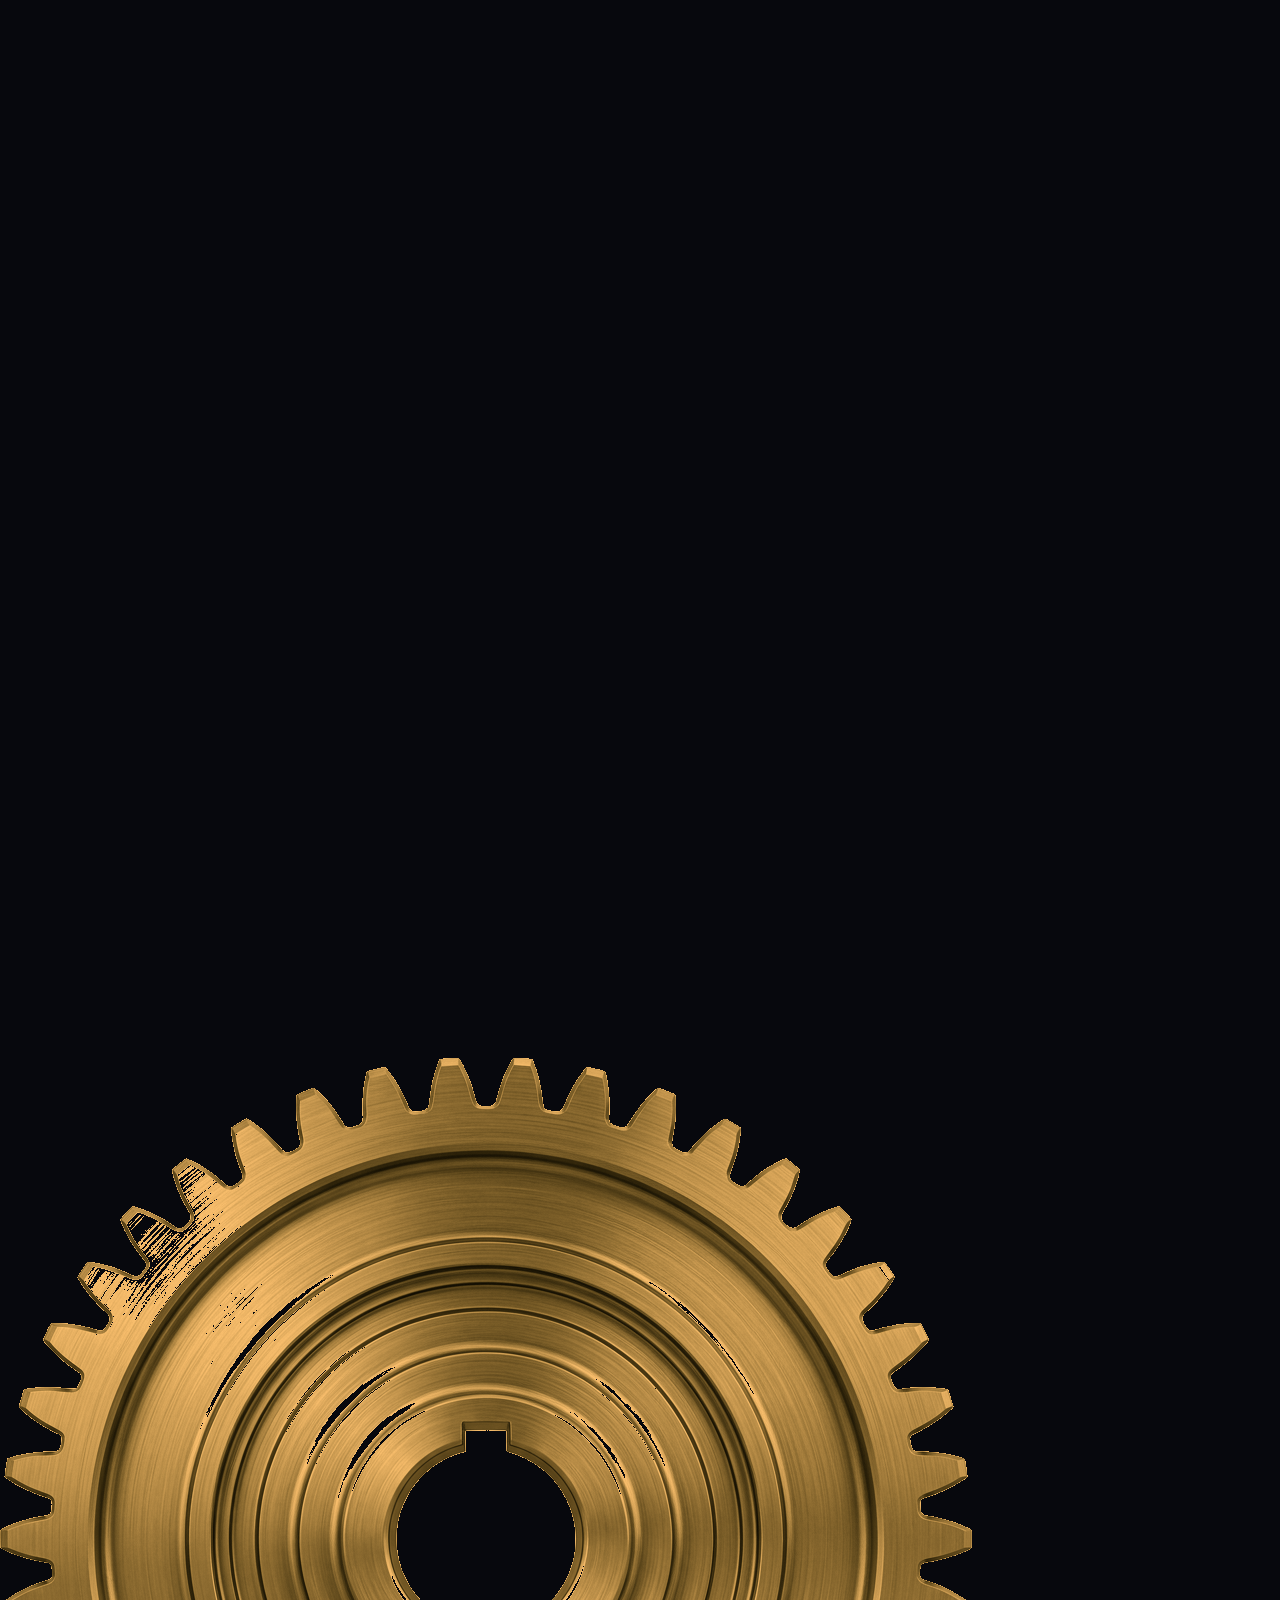
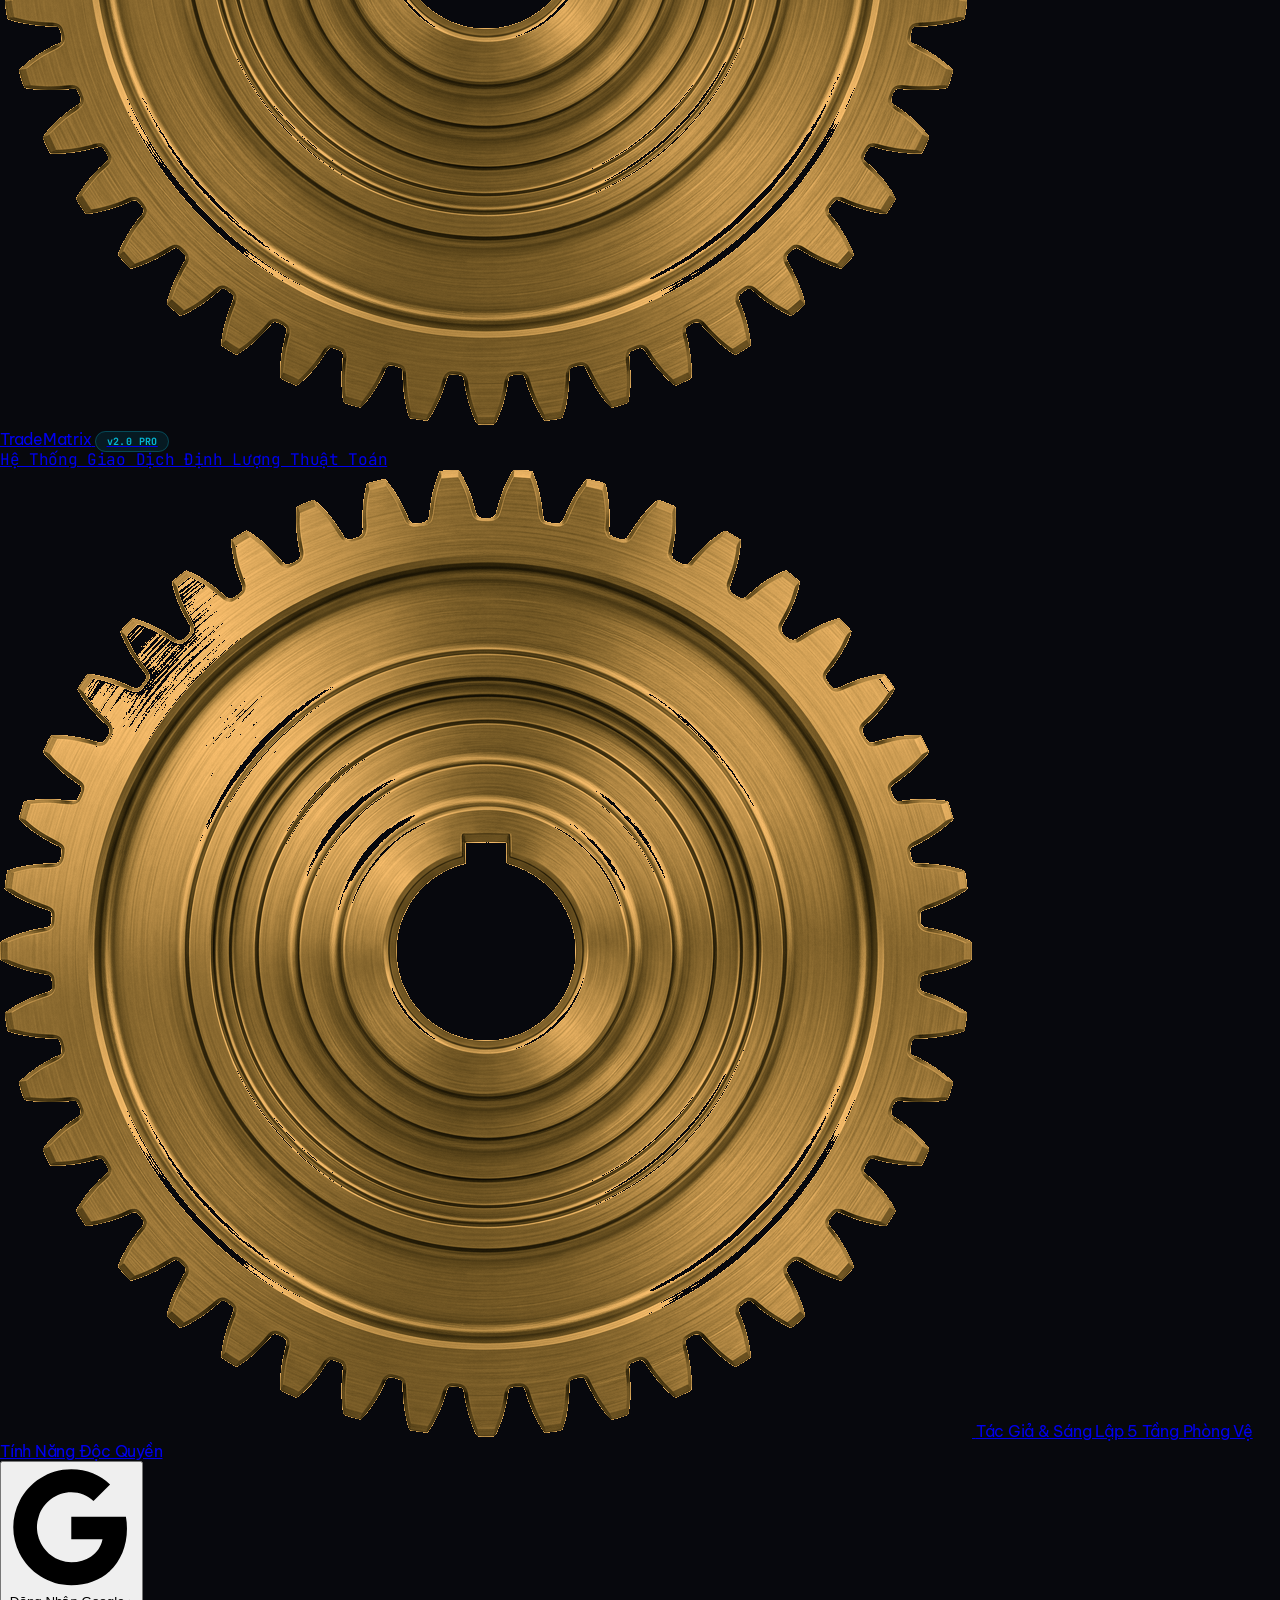
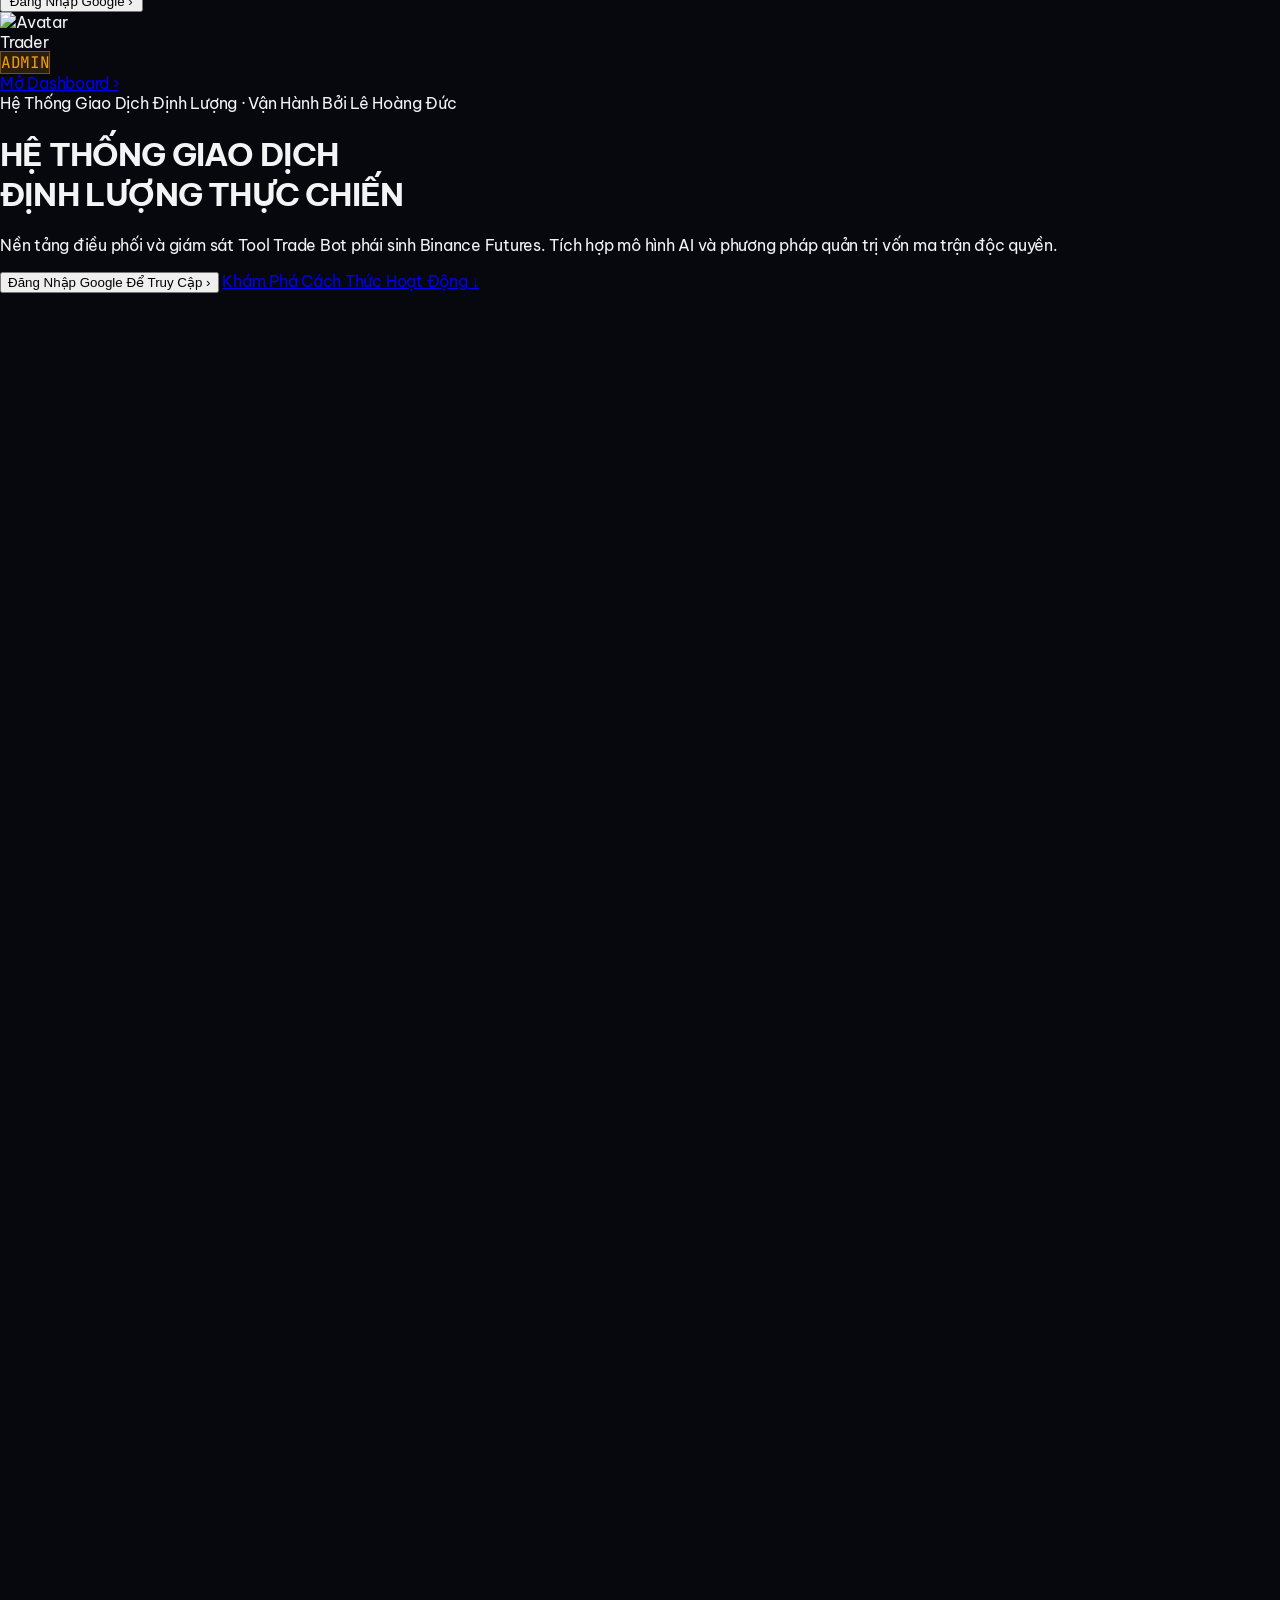
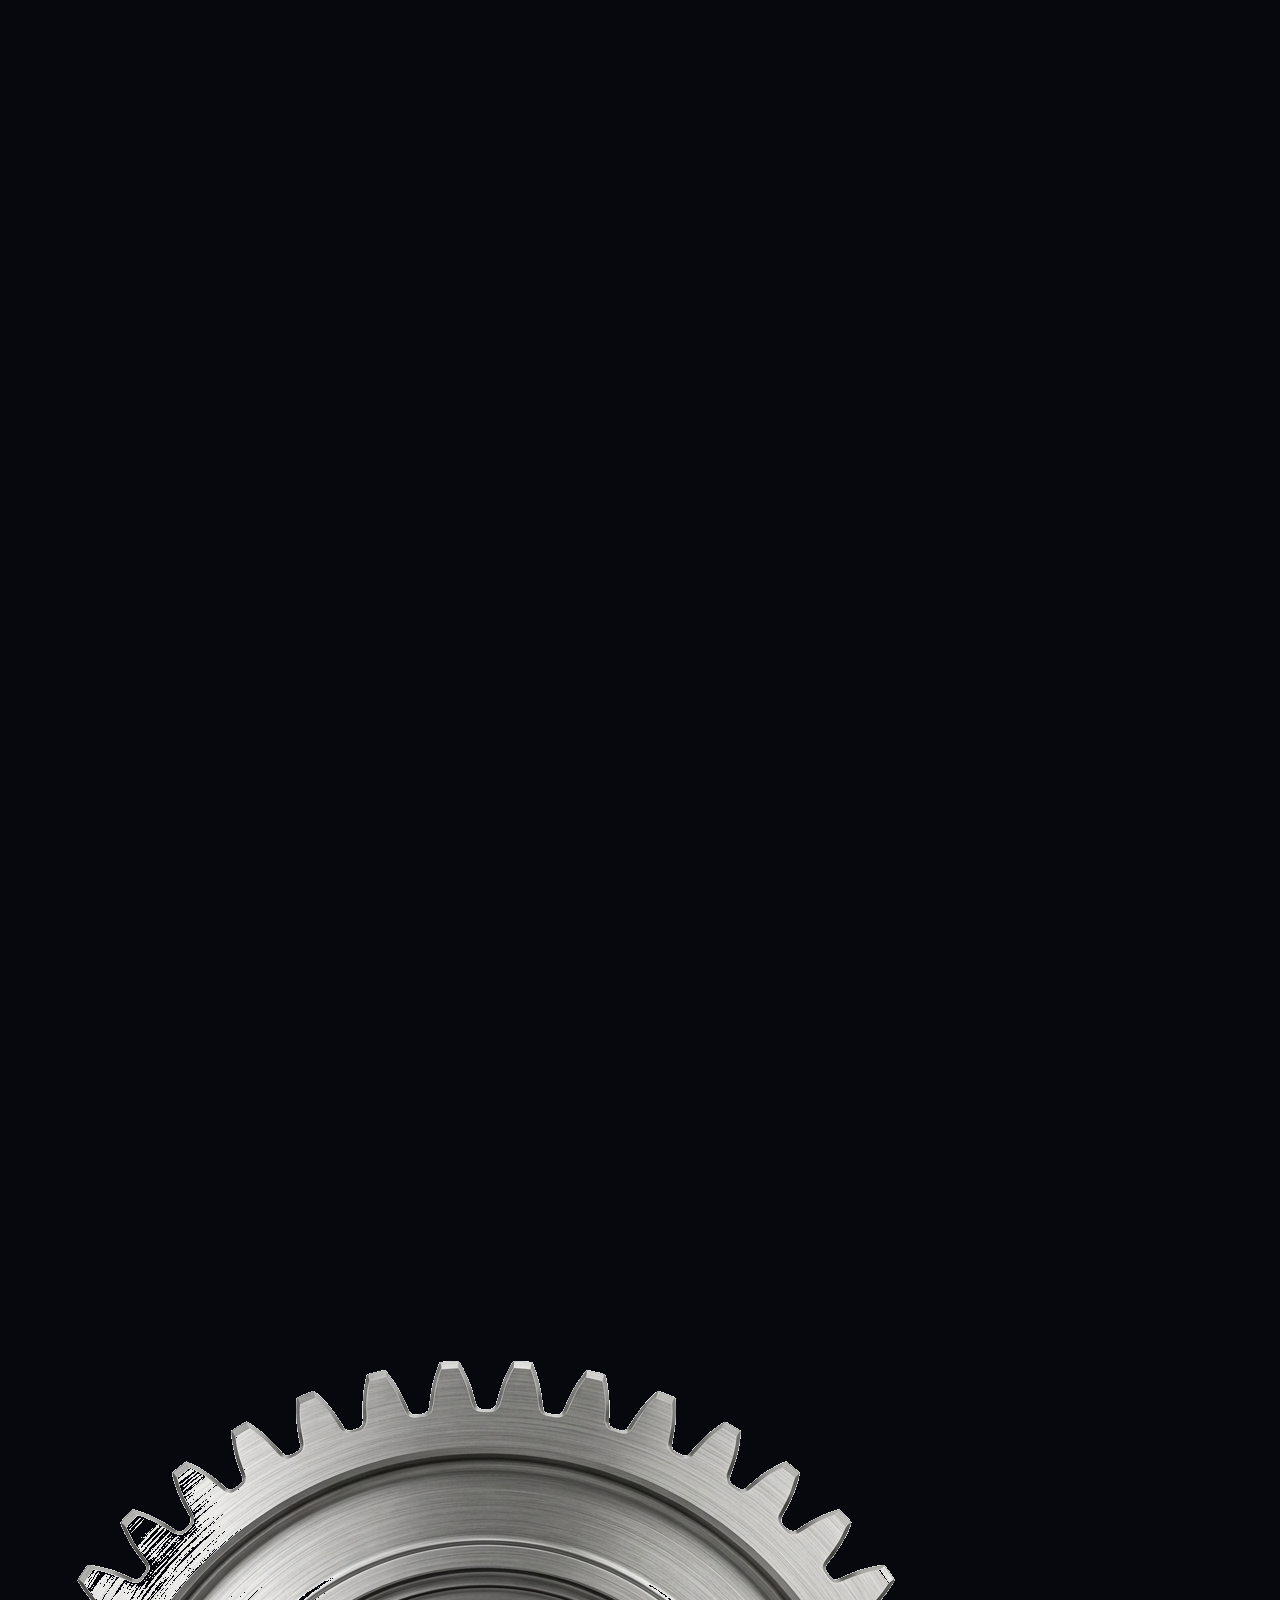
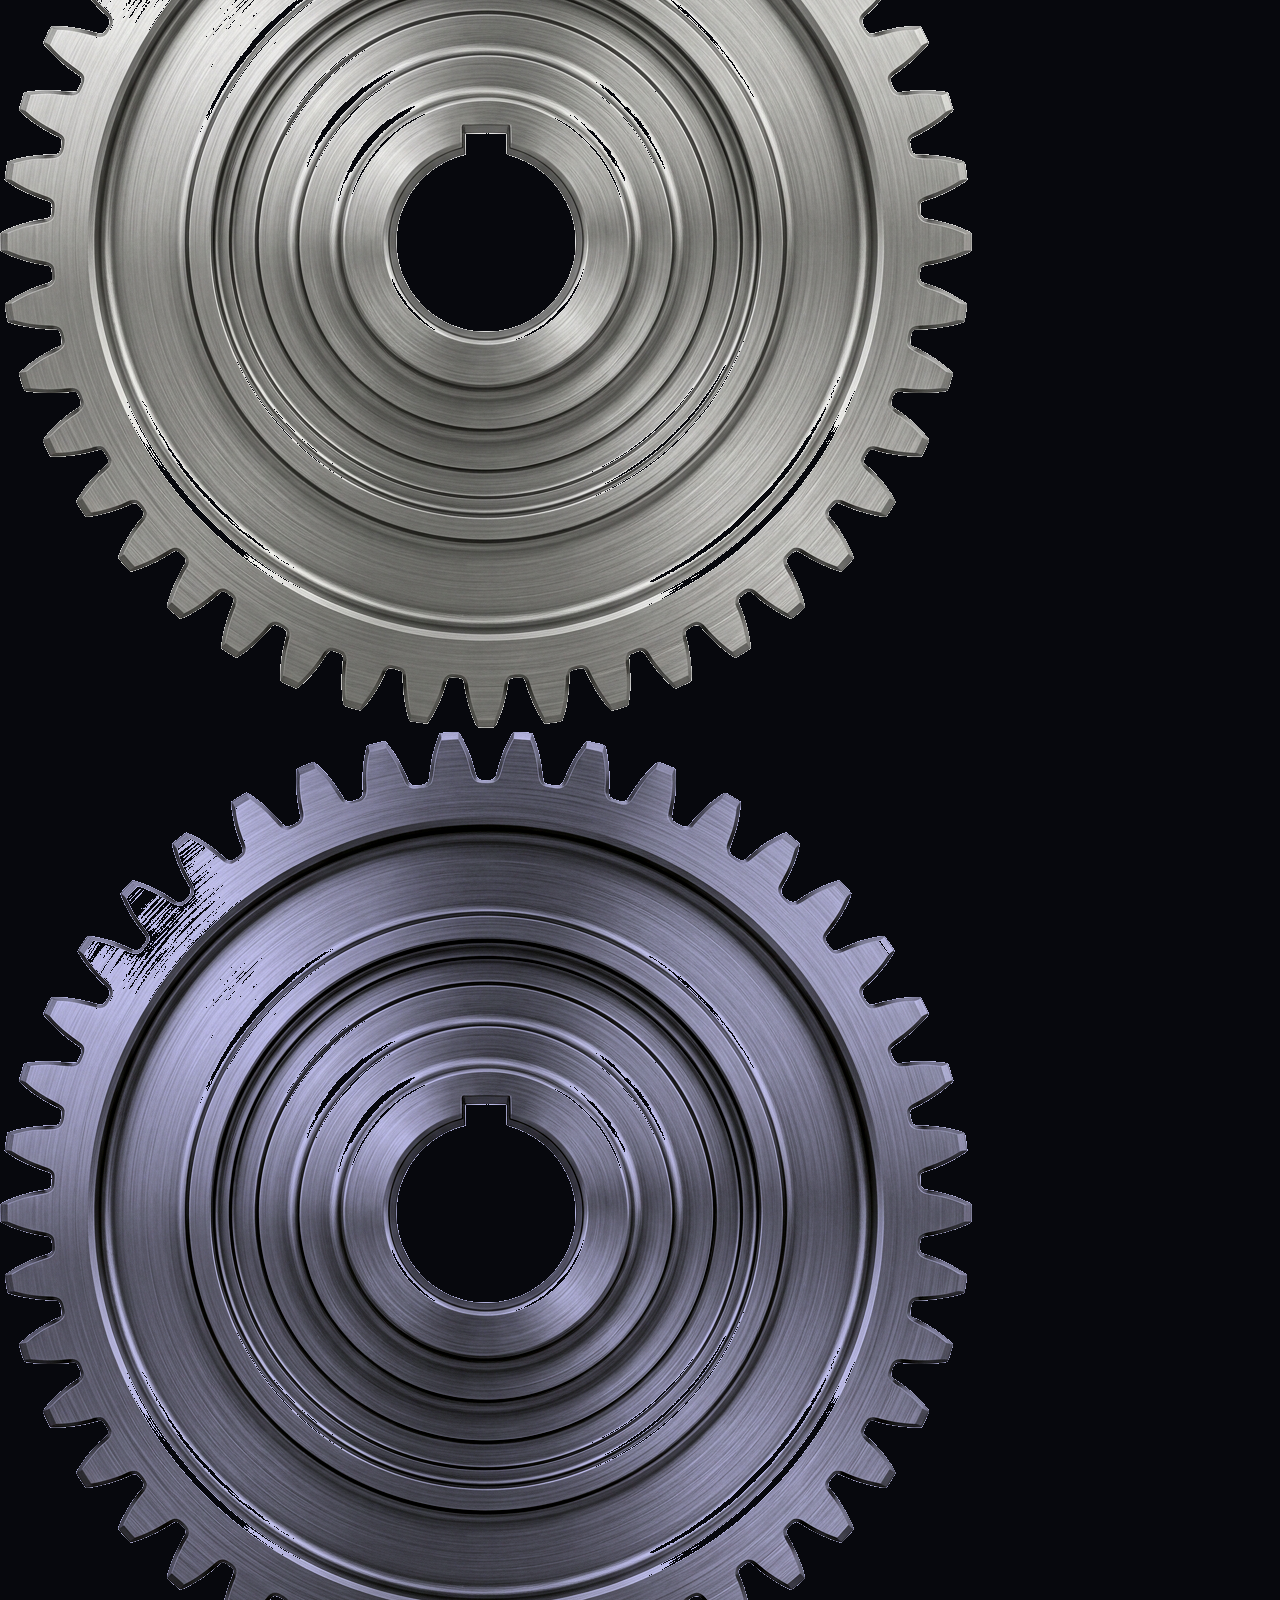
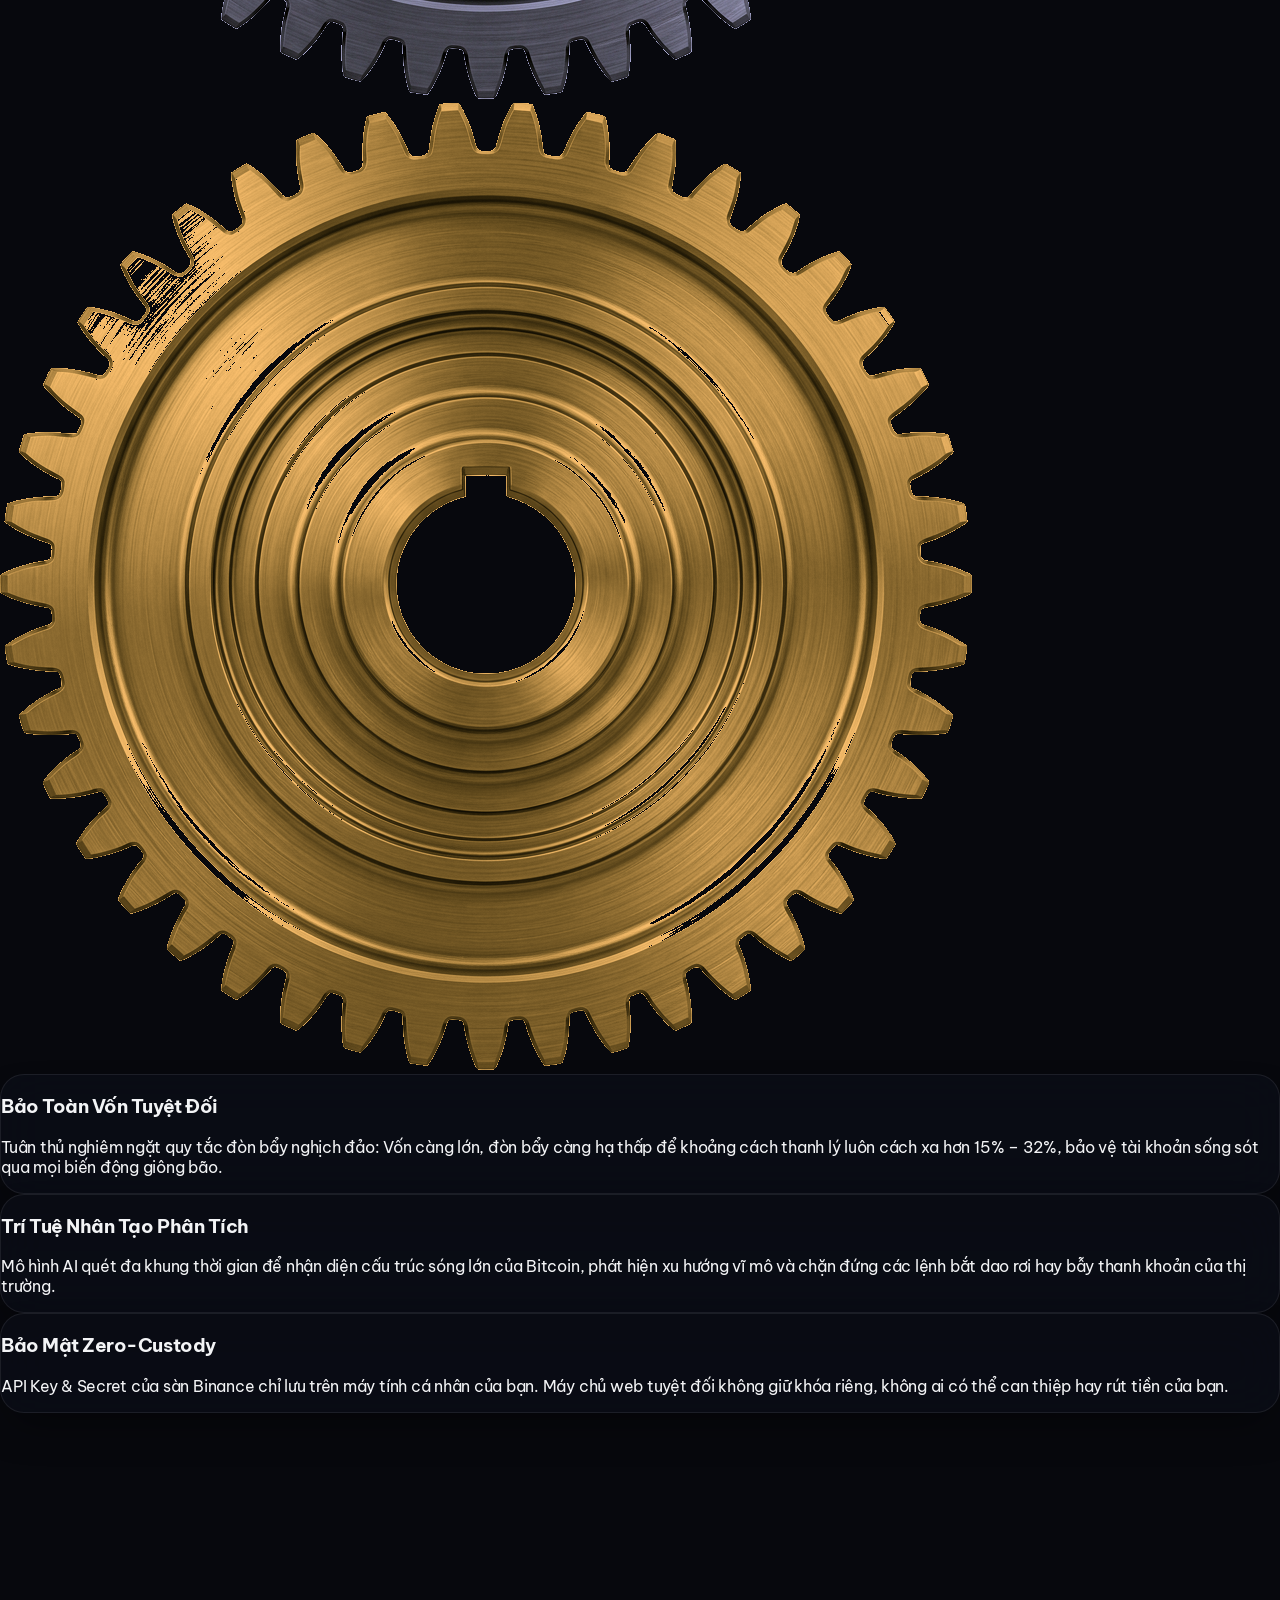
==== commit 08693fc2: "Release: TradeMatrix v2.0 Quantum Near-Miss Stalking Radar & Synchronized Capital Presets (10x-2 Tra" ====
--- a/index.html
+++ b/index.html
@@ -21,6 +21,8 @@
   <script src="https://unpkg.com/lucide@latest"></script>
   <!-- Custom Cyber Styles -->
   <link rel="stylesheet" href="css/style.css?v=20261016_1925">
+  <!-- Preload Auth Module Early (Zero Login Delay) -->
+  <script type="module" src="js/auth.js"></script>
 </head>
 <body class="bg-[#07080d] text-gray-100 min-h-screen flex flex-col justify-between selection:bg-amber-400 selection:text-black overflow-x-hidden relative font-['Be_Vietnam_Pro',sans-serif]">
 
@@ -114,9 +116,9 @@
 
       <!-- Big CTA Buttons -->
       <div class="flex flex-col sm:flex-row items-center justify-center gap-4 mb-16">
-        <button onclick="document.getElementById('btnLogin').click()" class="w-full sm:w-auto flex items-center justify-center space-x-3 bg-gradient-to-r from-amber-400 to-yellow-500 hover:from-amber-300 hover:to-yellow-400 text-black font-extrabold px-10 py-4 rounded-full shadow-2xl shadow-amber-500/30 transition-all text-sm tracking-wide uppercase active:scale-95 group">
-          <i data-lucide="log-in" class="w-4 h-4 text-black"></i>
-          <span>Đăng Nhập Google Để Truy Cập</span>
+        <button id="heroCtaBtn" onclick="document.getElementById('btnLogin').click()" class="w-full sm:w-auto flex items-center justify-center space-x-3 bg-gradient-to-r from-amber-400 to-yellow-500 hover:from-amber-300 hover:to-yellow-400 text-black font-extrabold px-10 py-4 rounded-full shadow-2xl shadow-amber-500/30 transition-all text-sm tracking-wide uppercase active:scale-95 group">
+          <i id="heroCtaIcon" data-lucide="log-in" class="w-4 h-4 text-black"></i>
+          <span id="heroCtaText">Đăng Nhập Google Để Truy Cập</span>
           <span class="text-lg font-bold group-hover:translate-x-1 transition-transform">›</span>
         </button>
         
@@ -753,7 +755,6 @@
   <script src="js/gear-engine-canvas.js"></script>
 
   <!-- Firebase & App Script -->
-  <script type="module" src="js/auth.js"></script>
   <script>
     lucide.createIcons();
   </script>
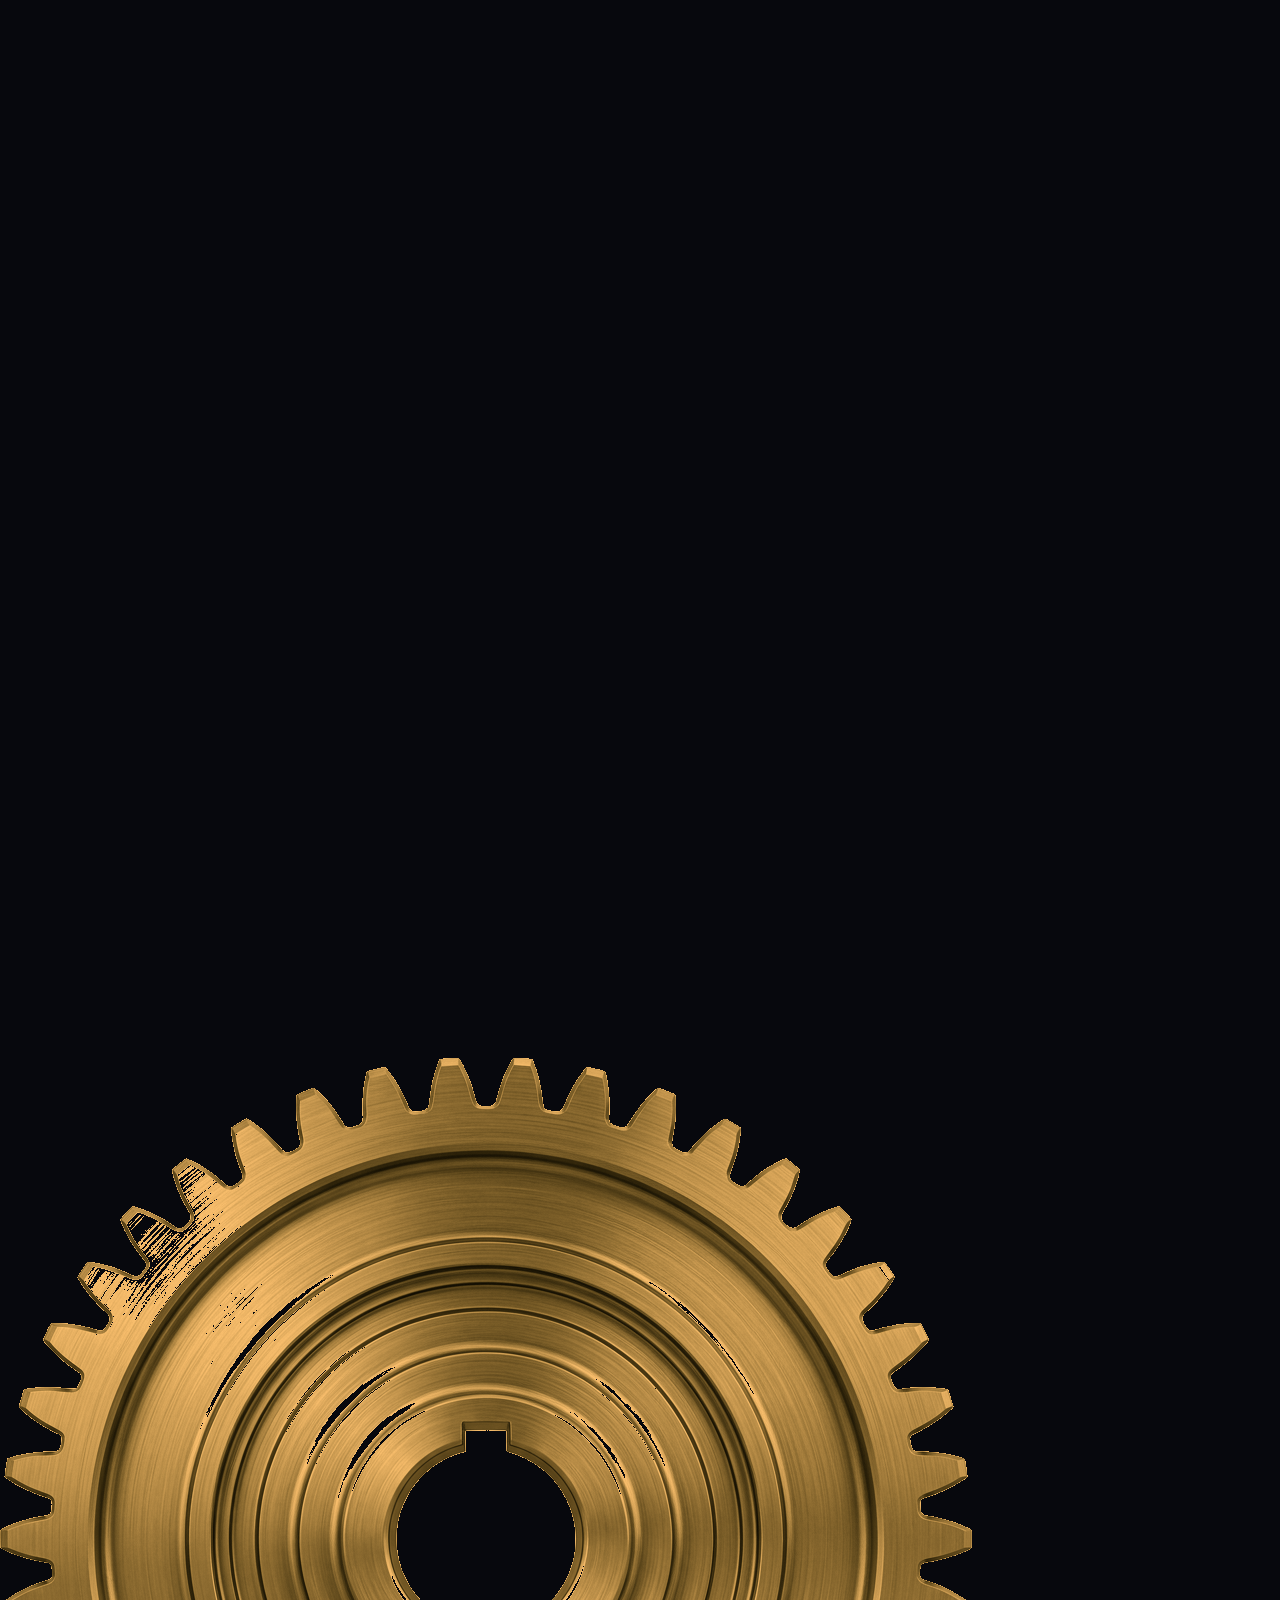
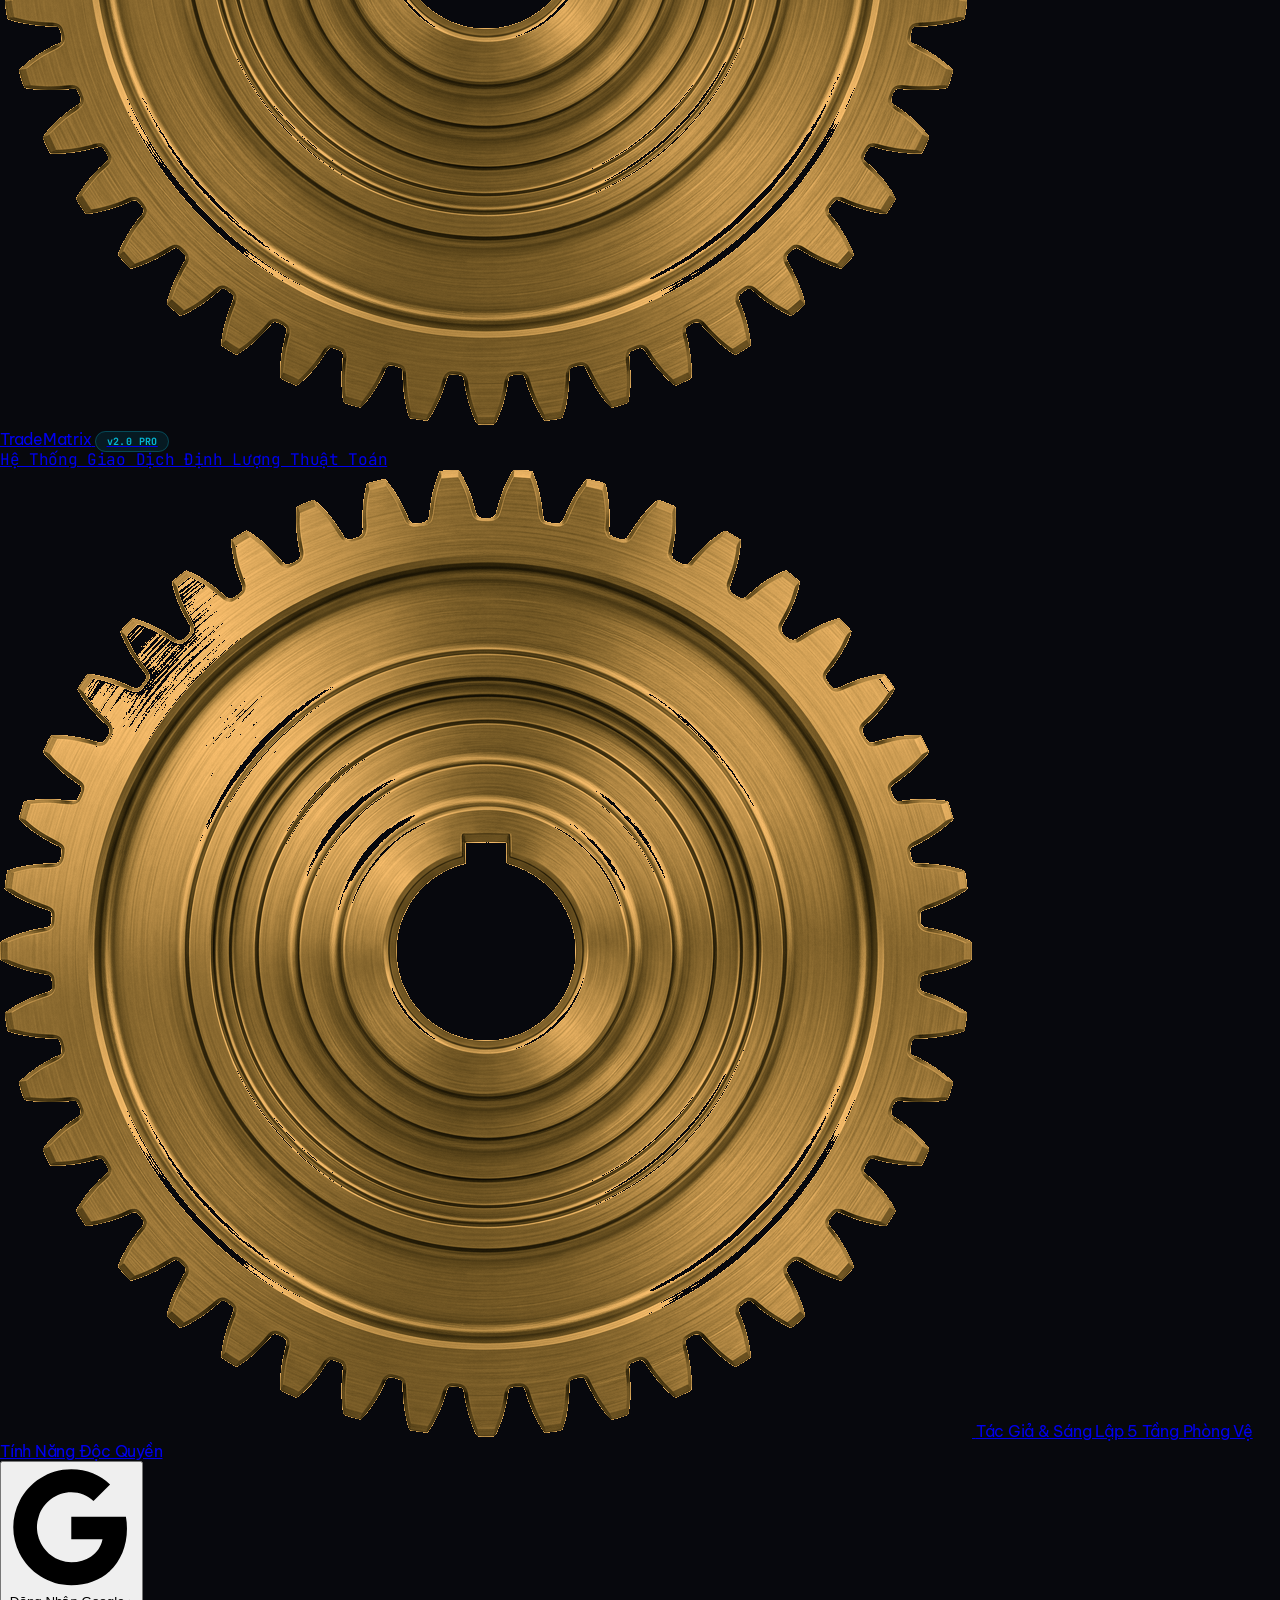
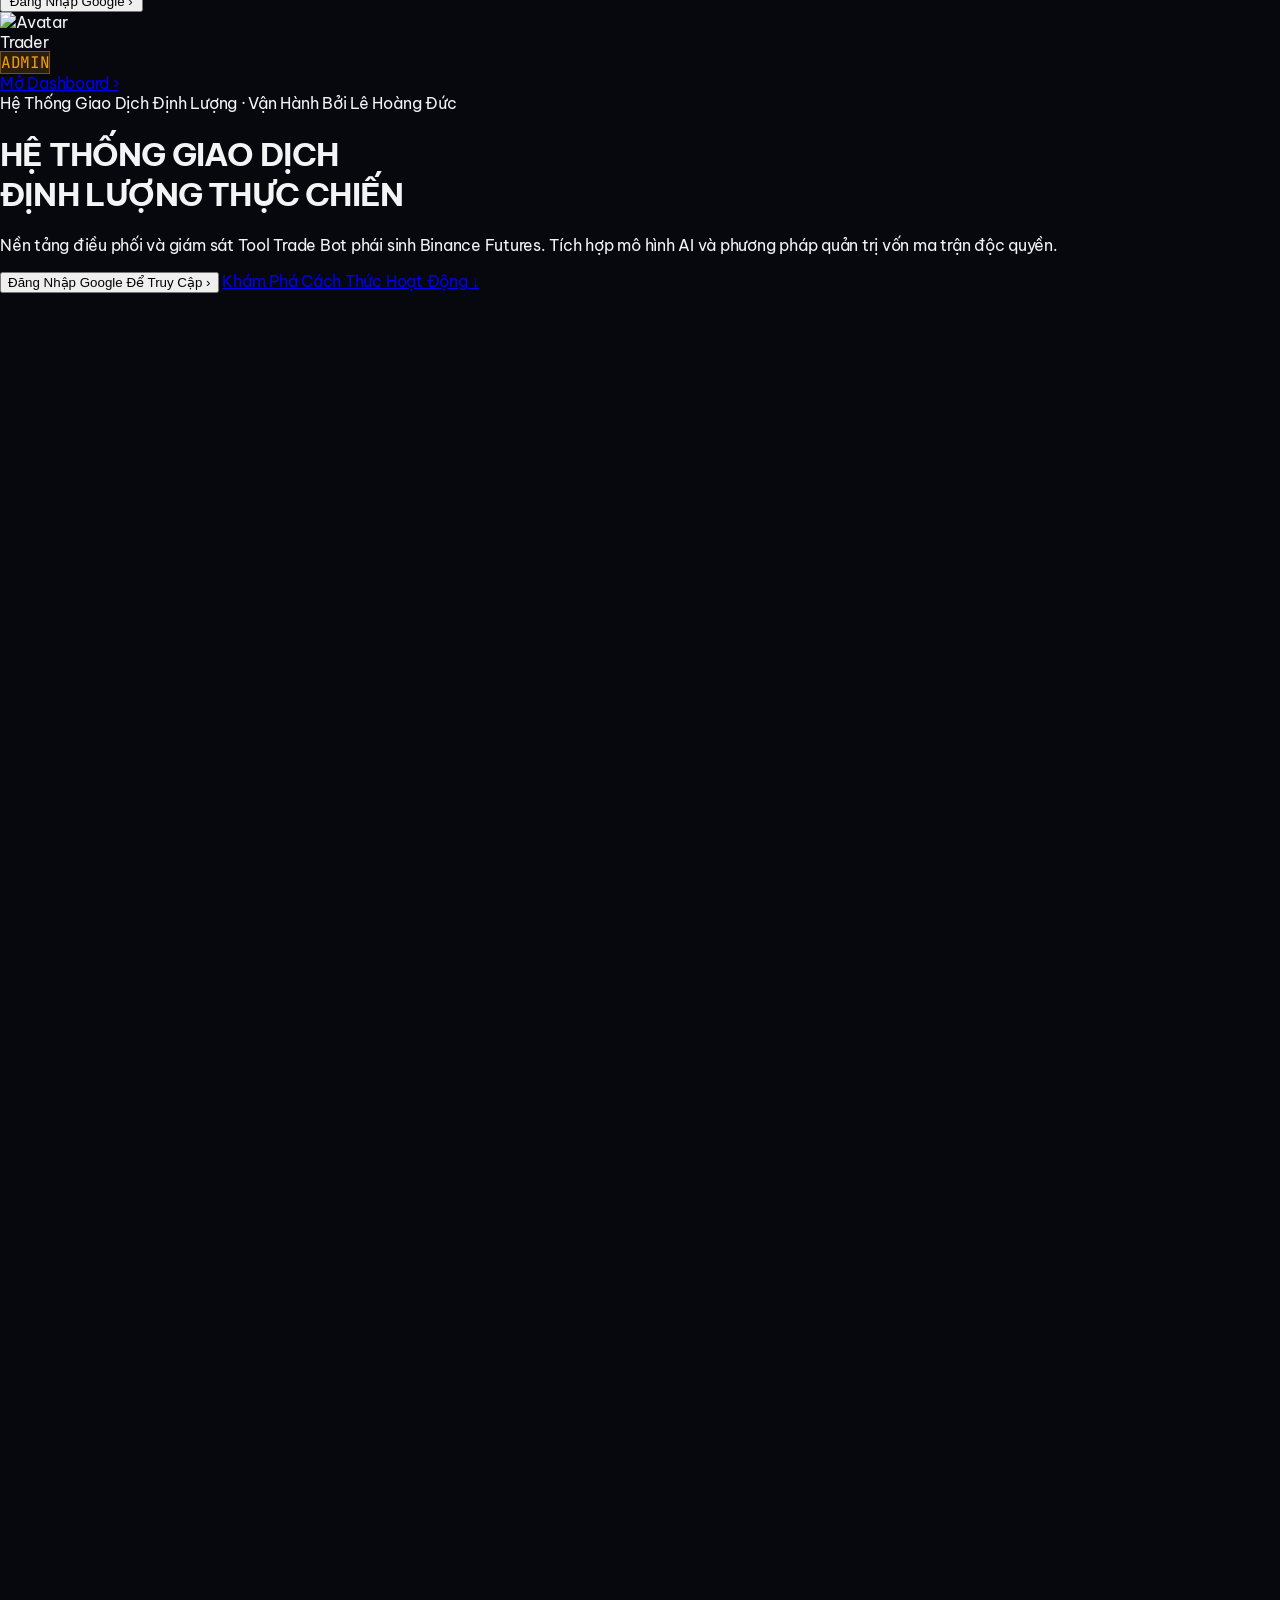
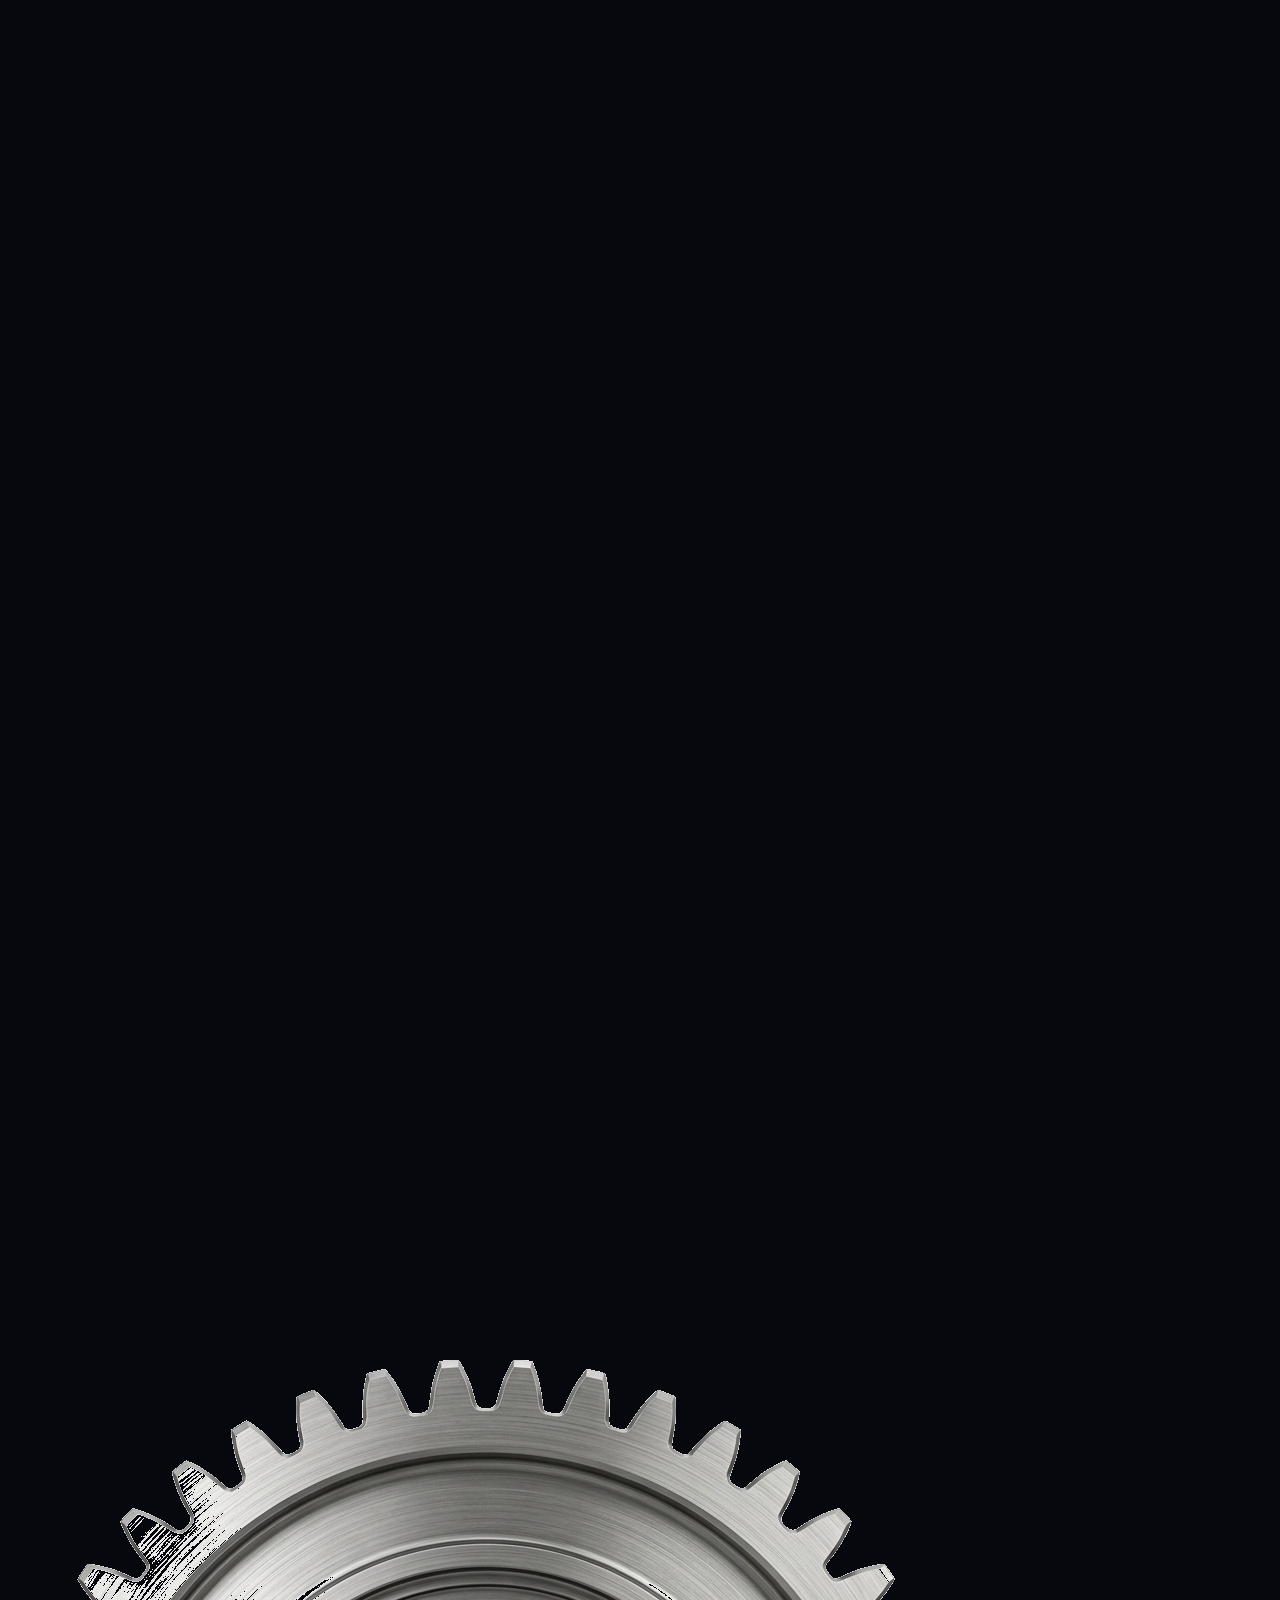
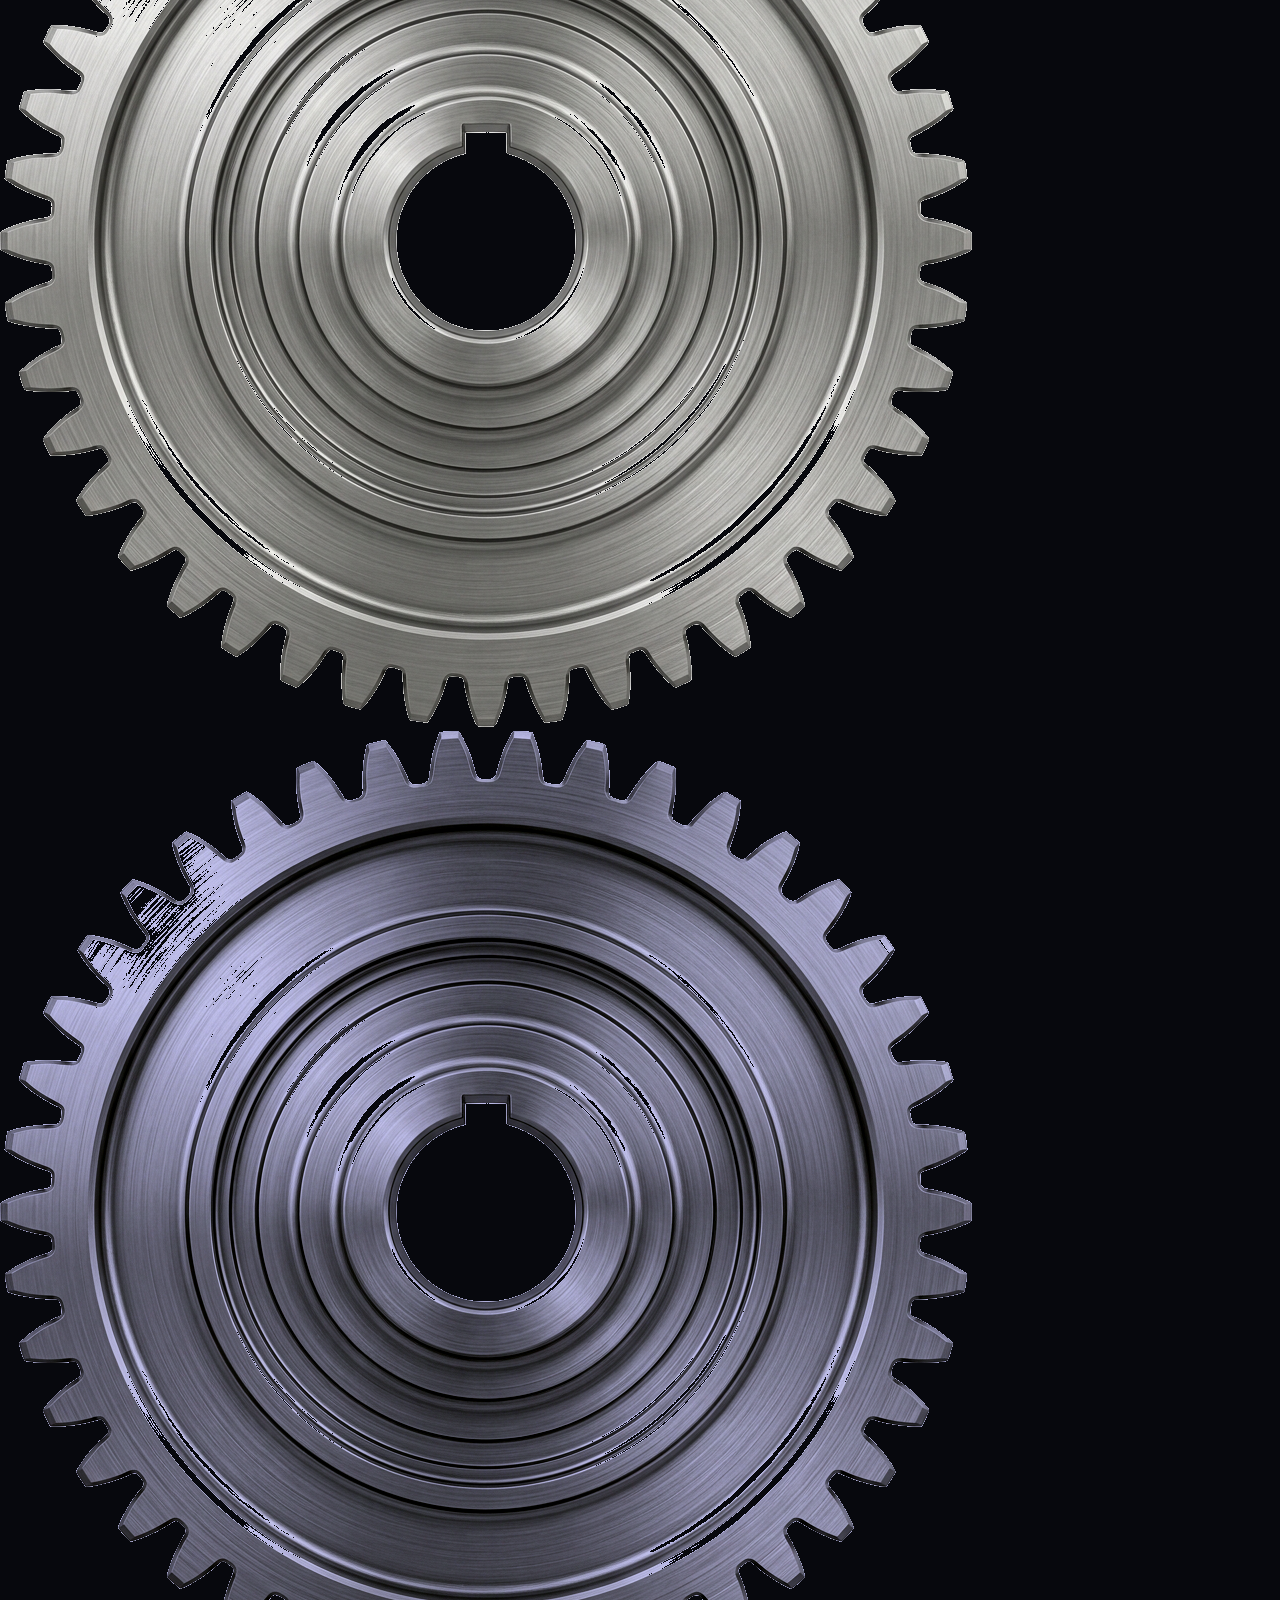
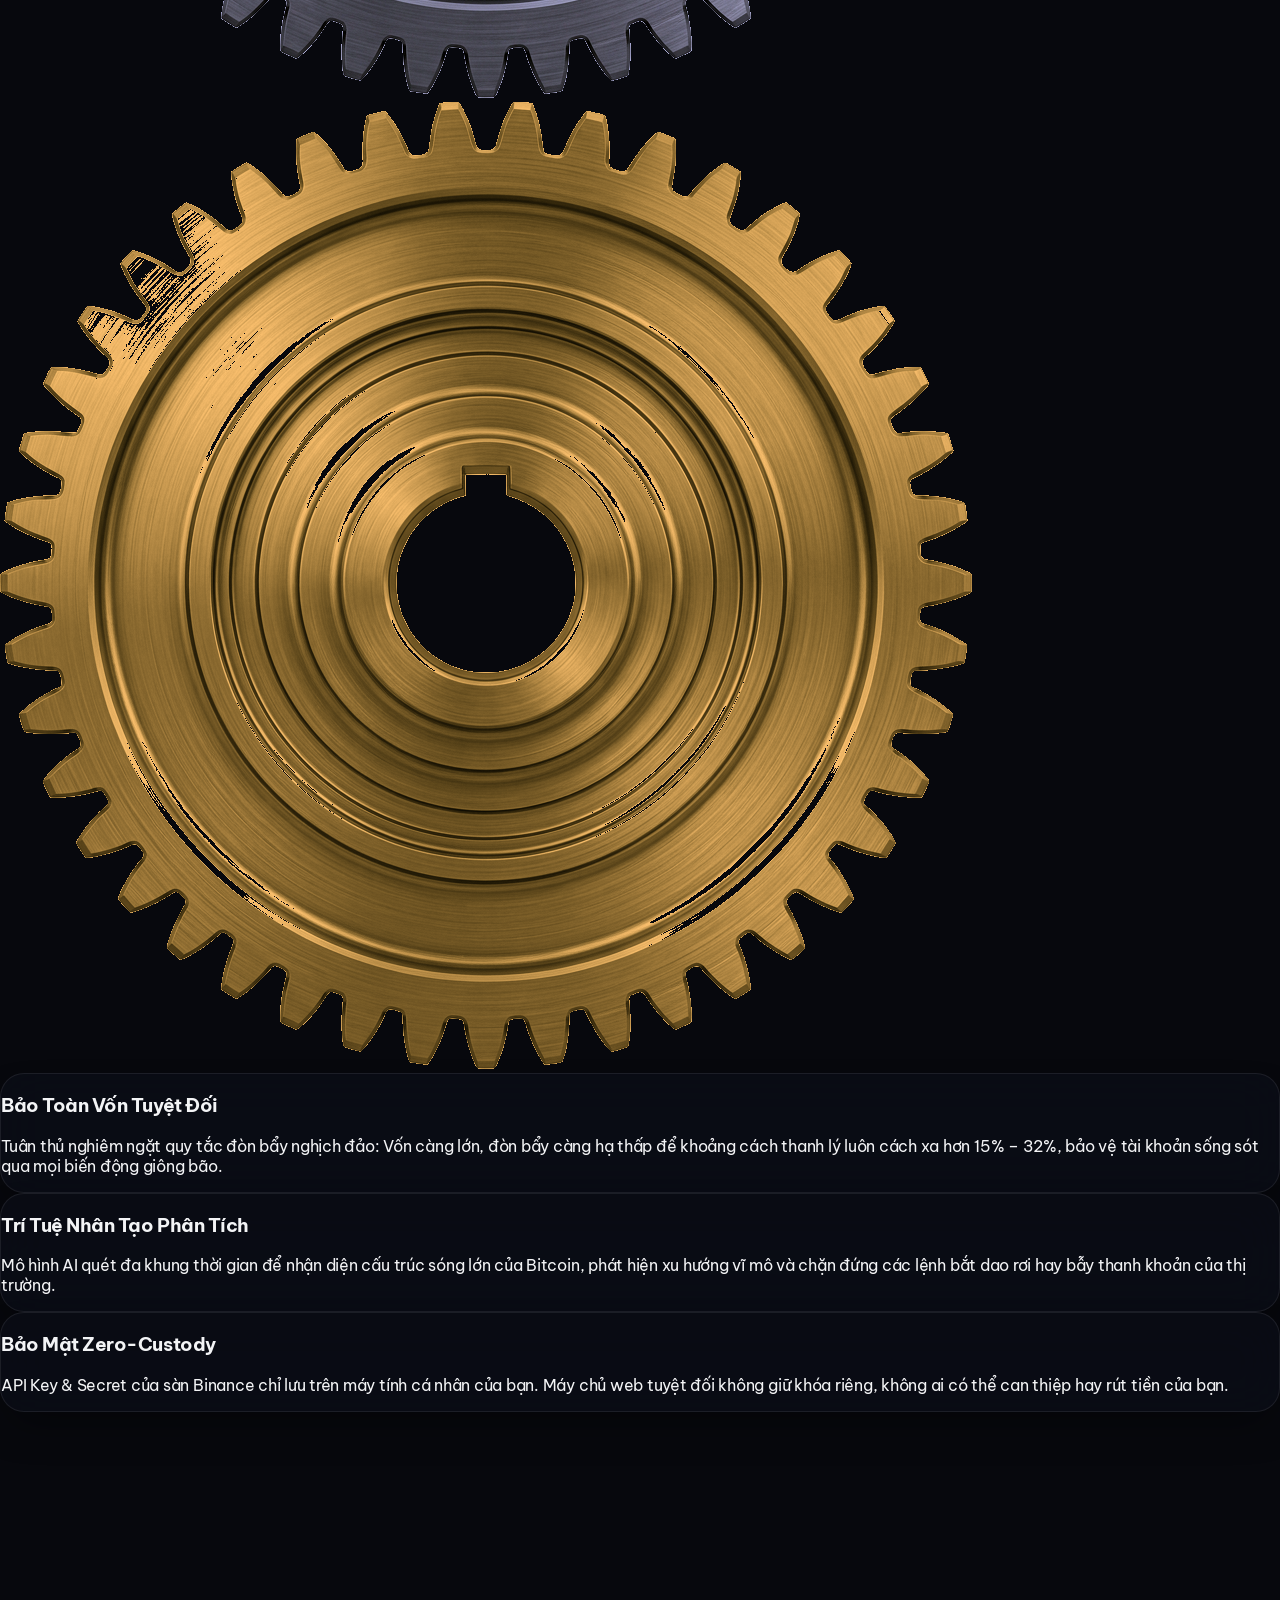
==== commit 888879b5: "Update web landing text to Mode 7 Telemetry Gate and Cushion SL" ====
--- a/index.html
+++ b/index.html
@@ -572,7 +572,7 @@
               </span>
             </div>
             <div class="p-4 rounded-xl bg-black/40 border border-white/5 text-xs text-gray-300 leading-relaxed mono-font space-y-1.5">
-              <div>• <span class="text-amber-400 font-bold">Lệnh đóng Net PnL &lt; 0</span> (SL, DOA 15m/25m/35m, hoặc đóng tay): Tự động khóa cặp tiền <span class="text-white font-bold">180 phút (3 tiếng)</span>.</div>
+              <div>• <span class="text-amber-400 font-bold">Lệnh đóng Net PnL &lt; 0</span> (SL, Mode 7 Giảm Tải, Cushion SL, hoặc đóng tay): Tự động khóa cặp tiền <span class="text-white font-bold">180 phút (3 tiếng)</span>.</div>
               <div>• <span class="text-rose-400 font-bold">Chuỗi thua lần 2 cùng cặp (Streak &ge; 2):</span> Nhân đôi thời gian khóa lên <span class="text-rose-300 font-bold">360 phút (6 tiếng)</span>.</div>
               <div>• <span class="text-emerald-400 font-bold">Lưu trữ SQLite vĩnh viễn:</span> Khởi động lại bot hay reload máy tính đều giữ nguyên lệnh khóa, không bao giờ vào lệnh trả thù (Revenge Trading).</div>
             </div>
@@ -666,16 +666,16 @@
             </p>
           </div>
 
-          <!-- Card 3: DOA Dynamic Exit & Breakeven (3D Flip Up Reveal) -->
+          <!-- Card 3: Mode 7 Telemetry Gate & Cushion SL (3D Flip Up Reveal) -->
           <div class="kenzo-card p-7 relative overflow-hidden group scroll-item reveal-flip-up border-rose-400/20 hover:border-rose-400/50">
             <div class="w-12 h-12 rounded-2xl bg-rose-400/10 border border-rose-400/30 flex items-center justify-center text-rose-400 mb-5 group-hover:scale-110 transition-transform">
               <i data-lucide="timer" class="w-6 h-6"></i>
             </div>
             <div class="flex items-center space-x-2 mb-2">
-              <span class="text-[10px] text-rose-300 mono-font font-bold uppercase tracking-wider">DOA DYNAMIC EXIT</span>
+              <span class="text-[10px] text-rose-300 mono-font font-bold uppercase tracking-wider">MODE 7 TELEMETRY GATE</span>
               <span class="w-1.5 h-1.5 rounded-full bg-rose-400 animate-ping"></span>
             </div>
-            <h3 class="text-lg font-bold text-white mb-2">Cắt Lệnh Ứ Đọng DOA & Kéo SL Hòa Vốn</h3>
+            <h3 class="text-lg font-bold text-white mb-2">Mode 7 Telemetry Gate & Tam Tầng Bảo Vệ Vốn V3.0</h3>
             <p class="text-xs text-gray-400 leading-relaxed font-light">
               Tự động nhận diện các vị thế đi ngang ứ đọng không sinh lời sau 15m, 25m hoặc 35m để chủ động cắt sớm, giải phóng vốn cho các cơ hội mới. Tự động dời Stop Loss về điểm vào lệnh (Breakeven) ngay khi có lợi nhuận đệm.
             </p>
